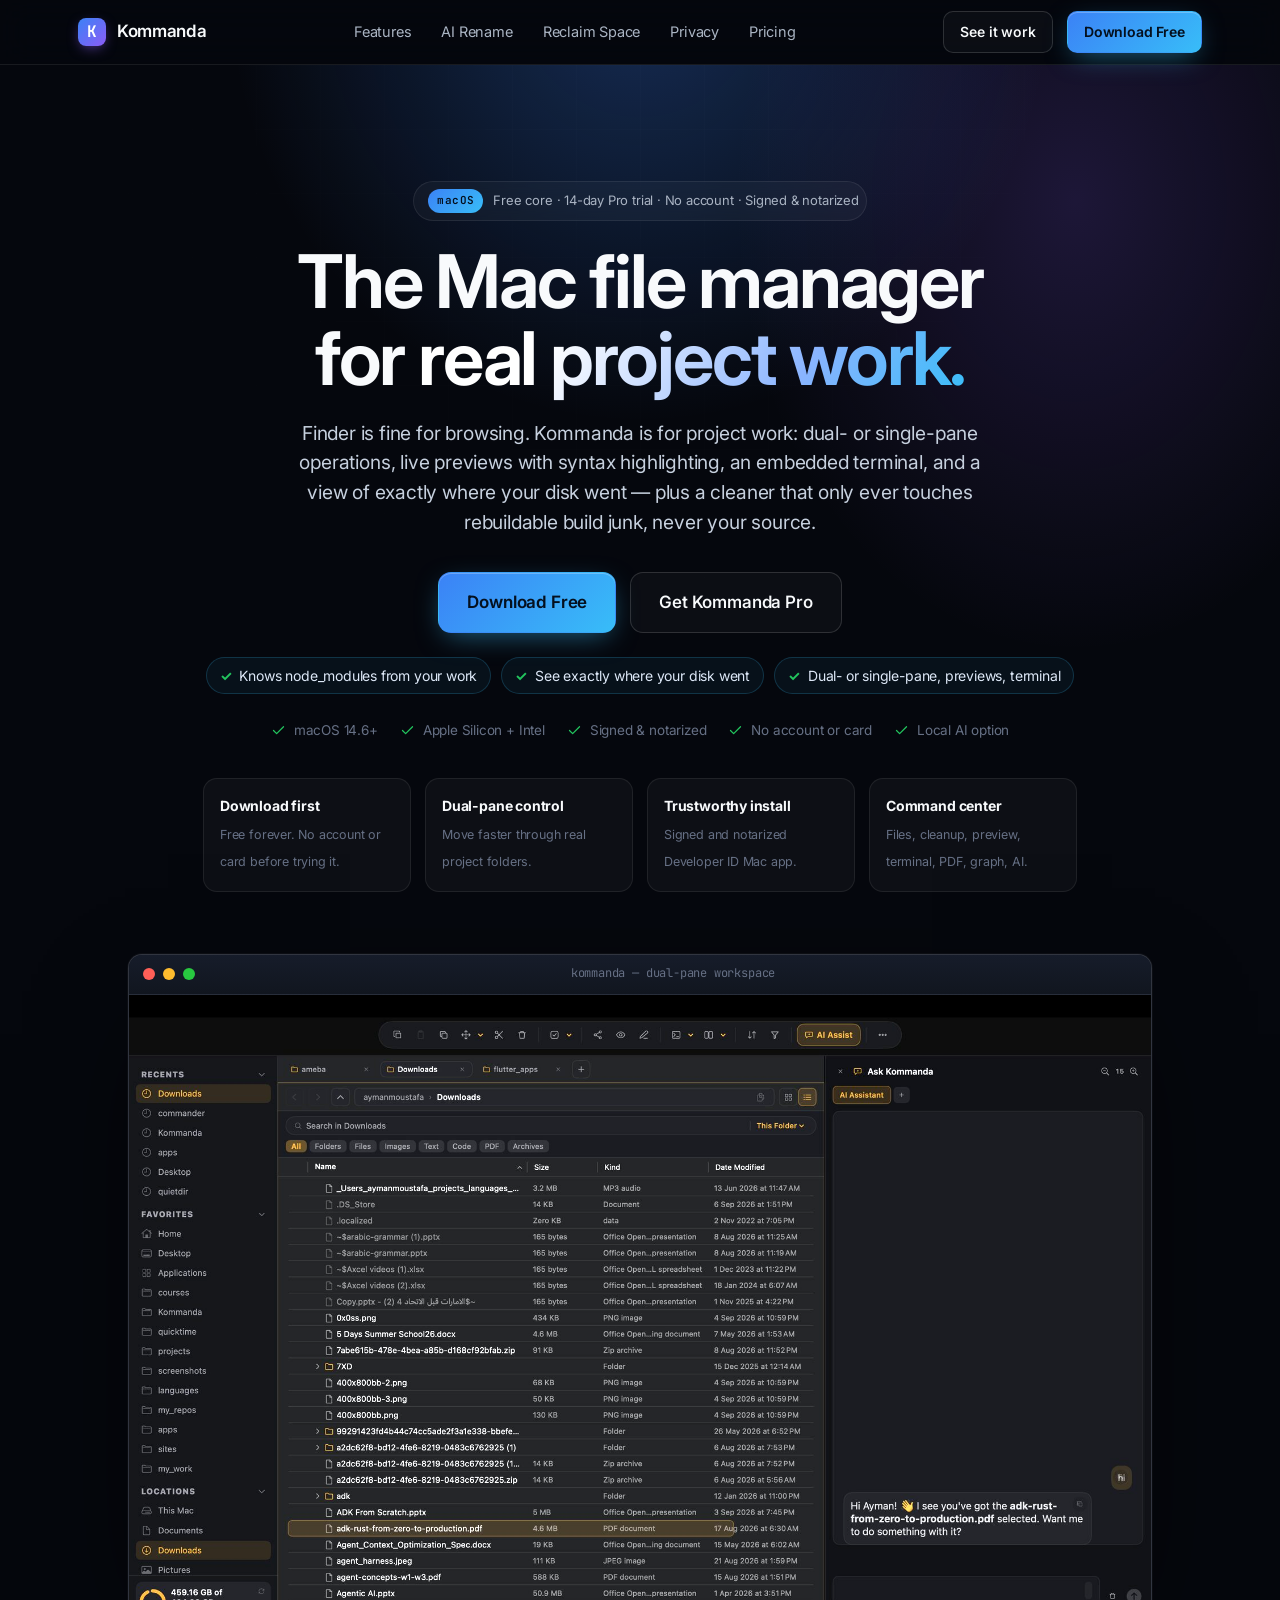
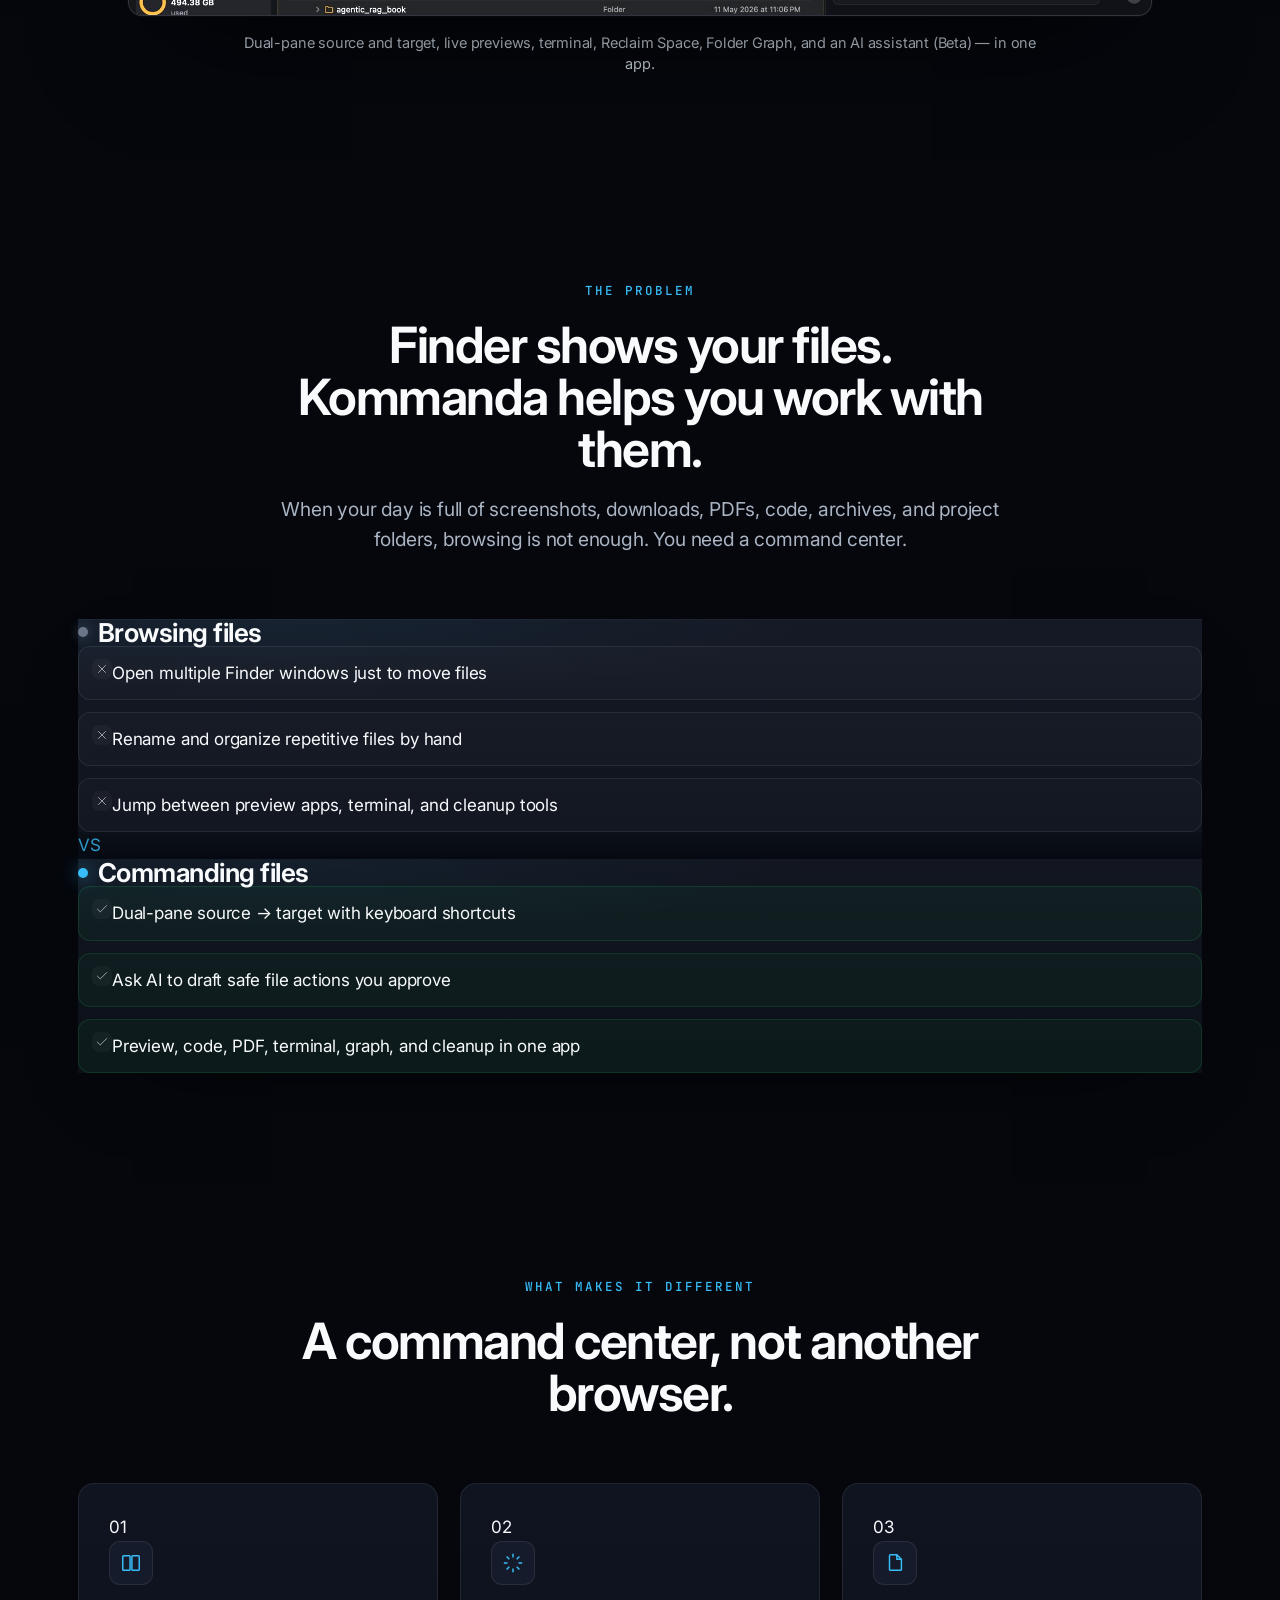
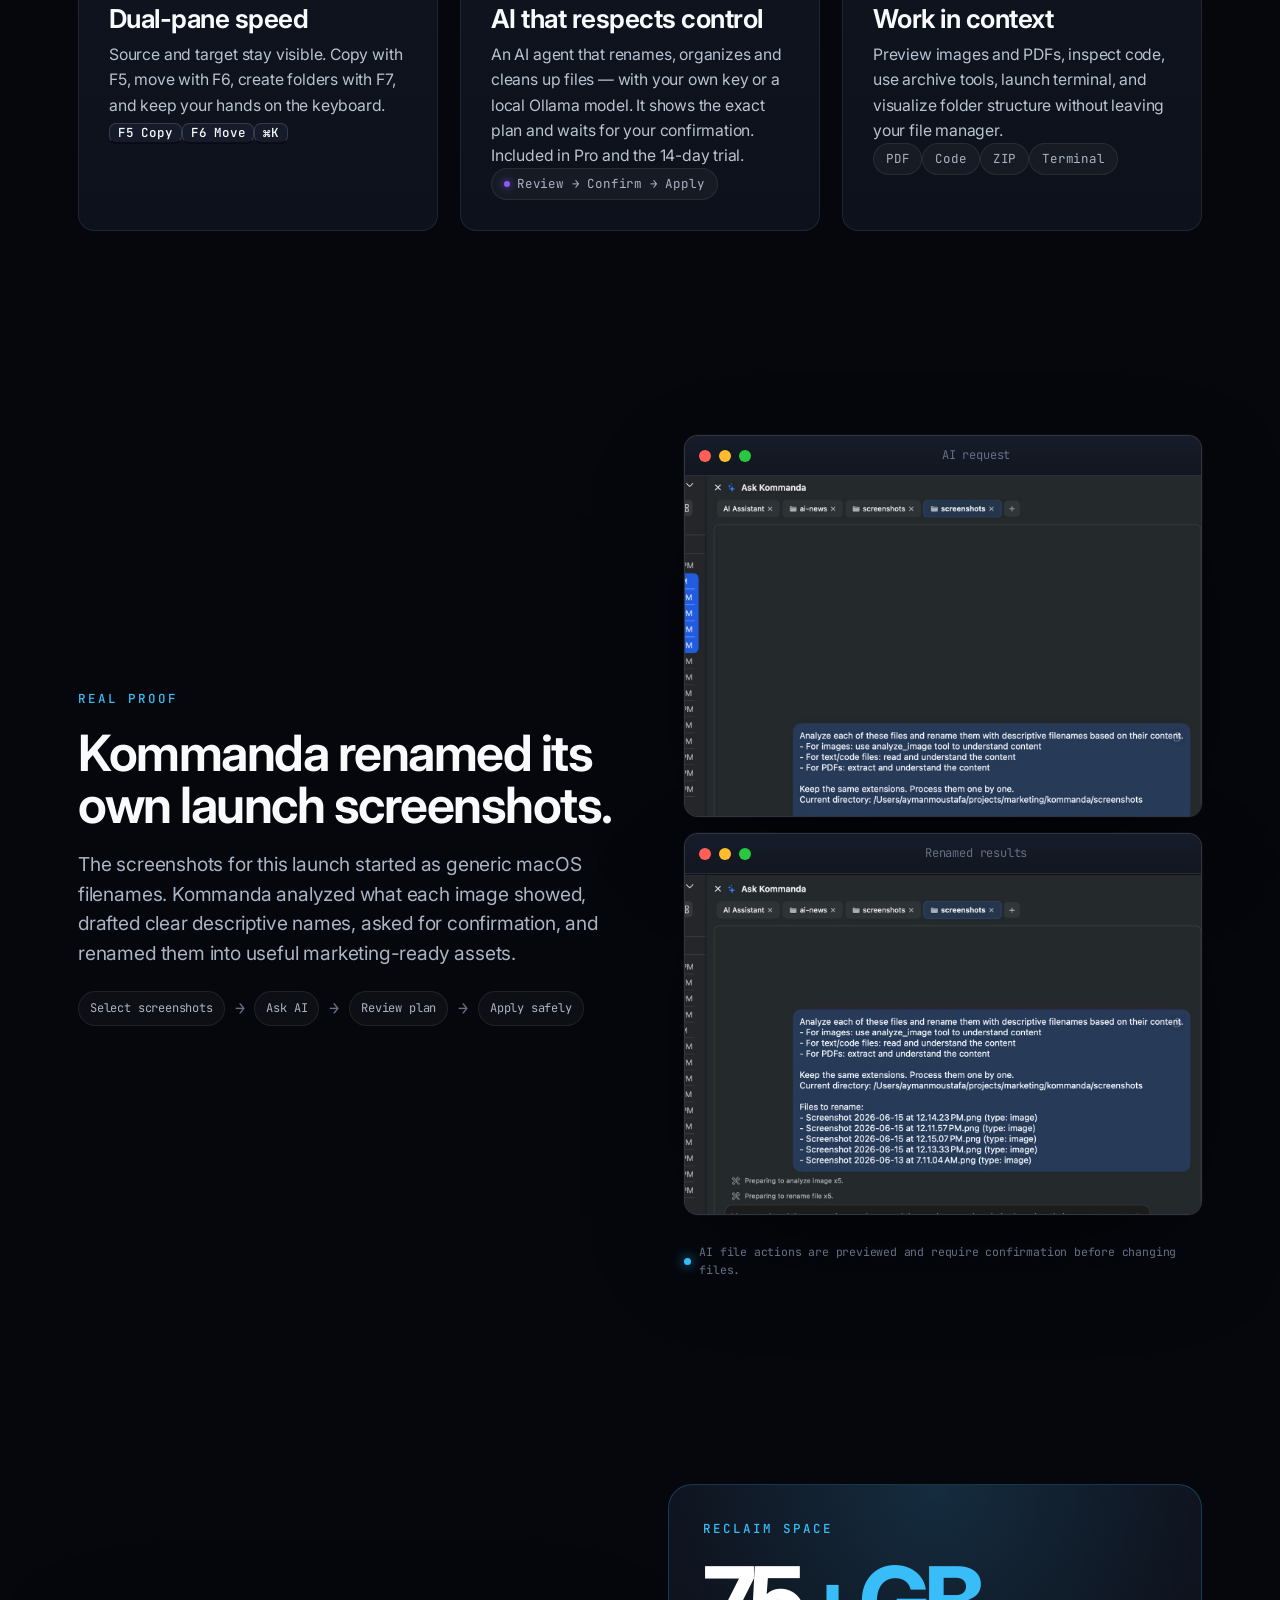
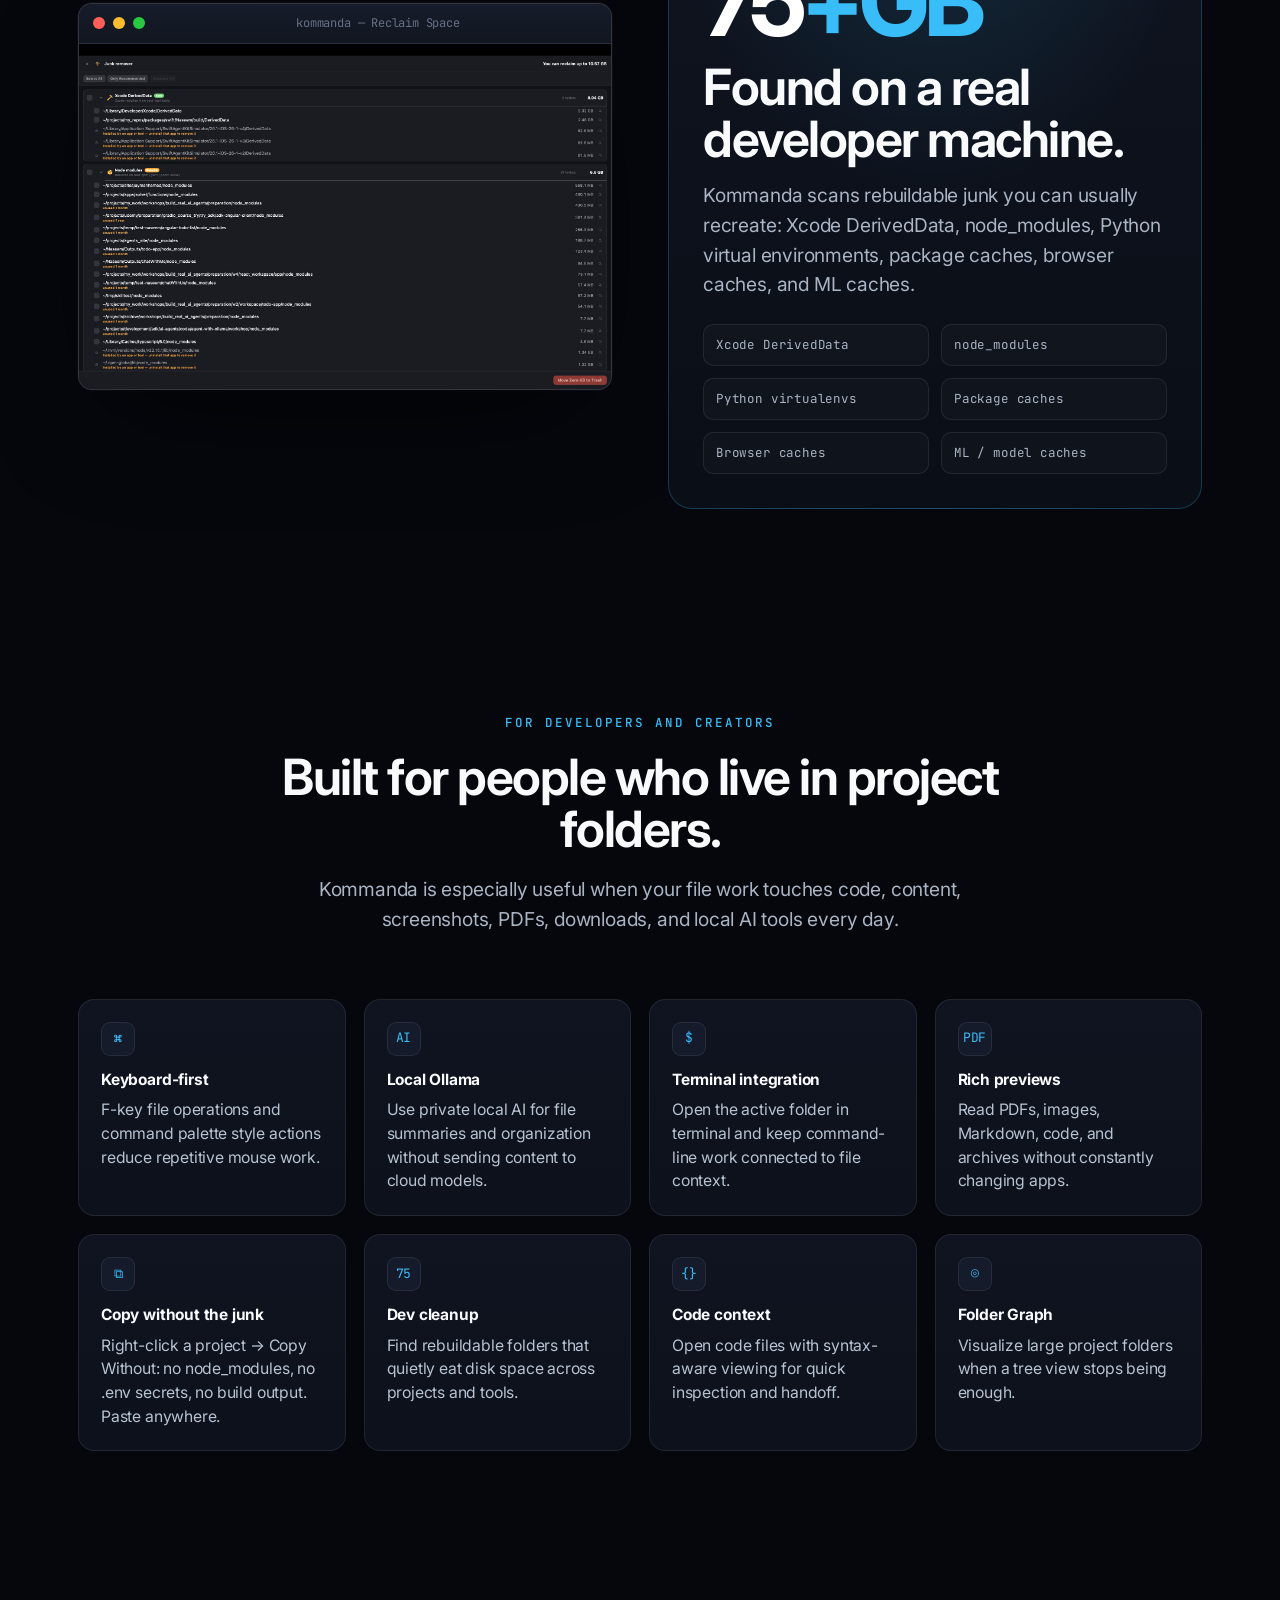
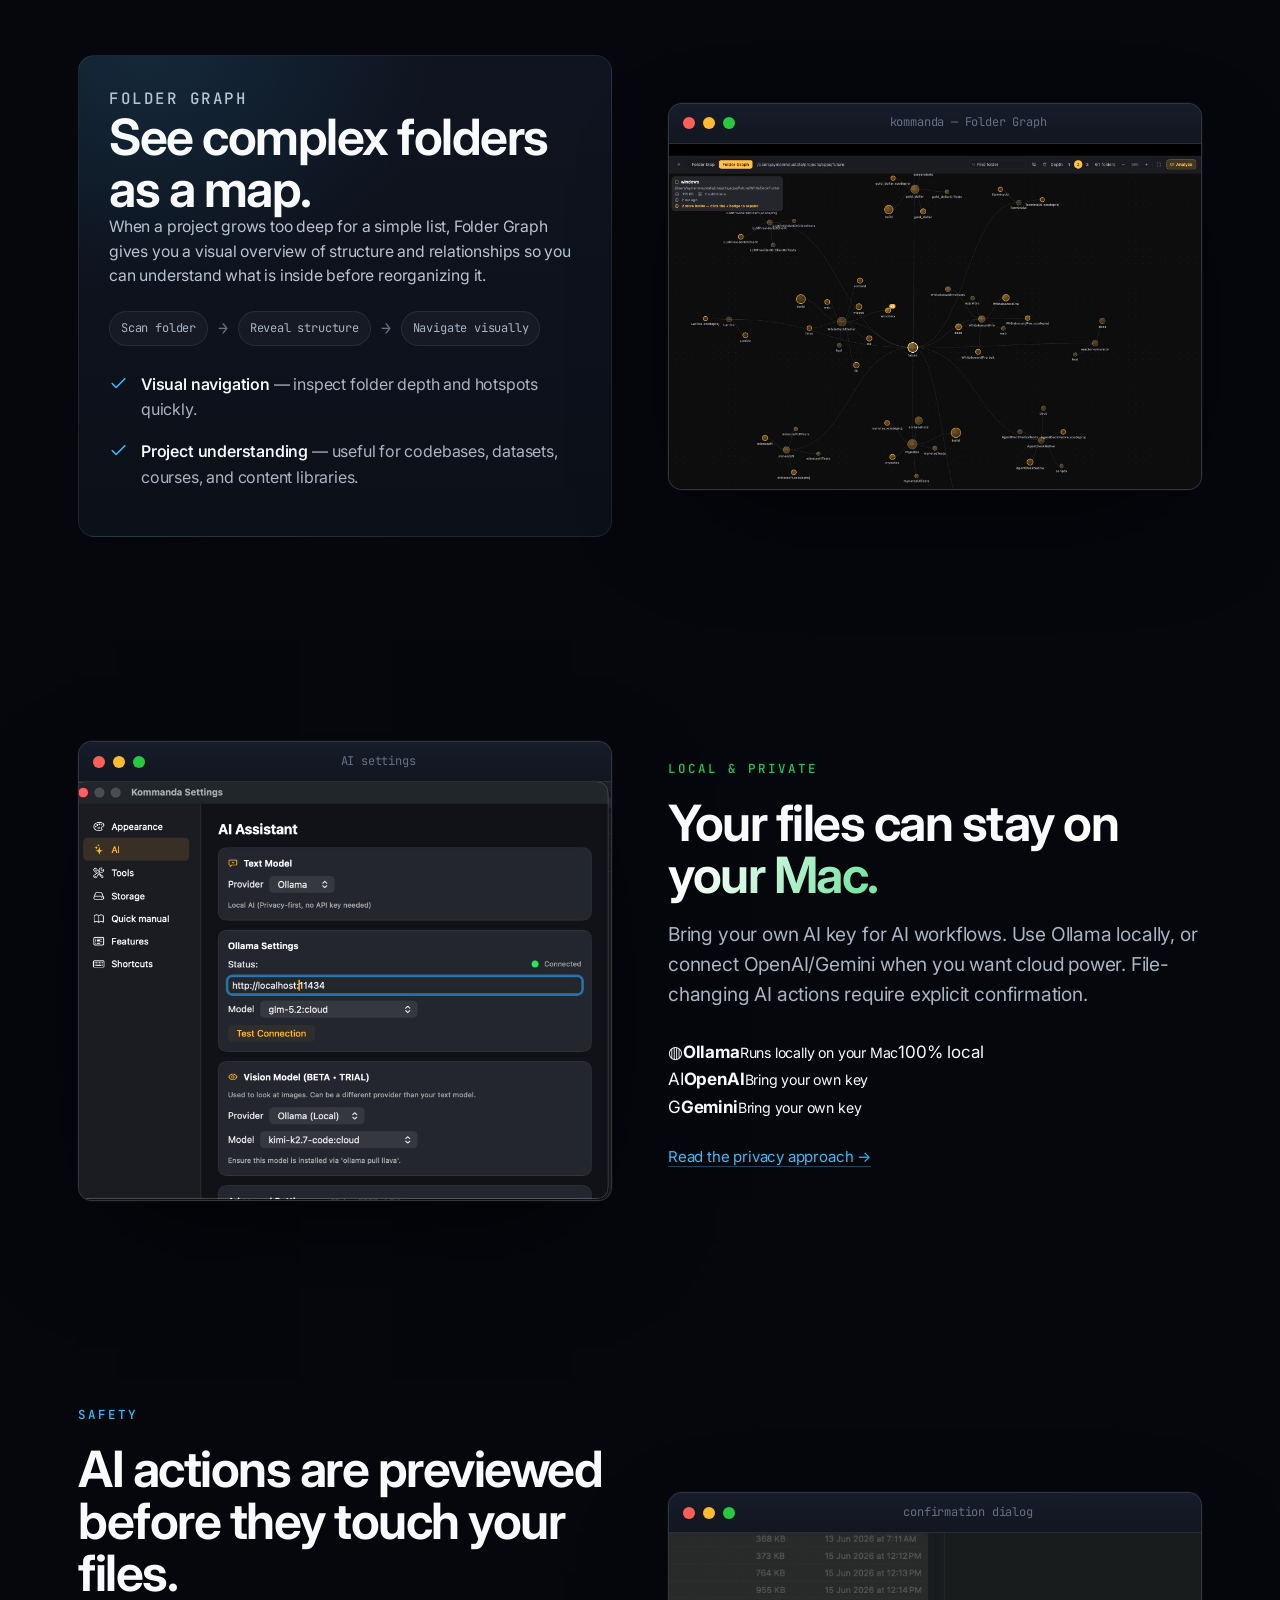
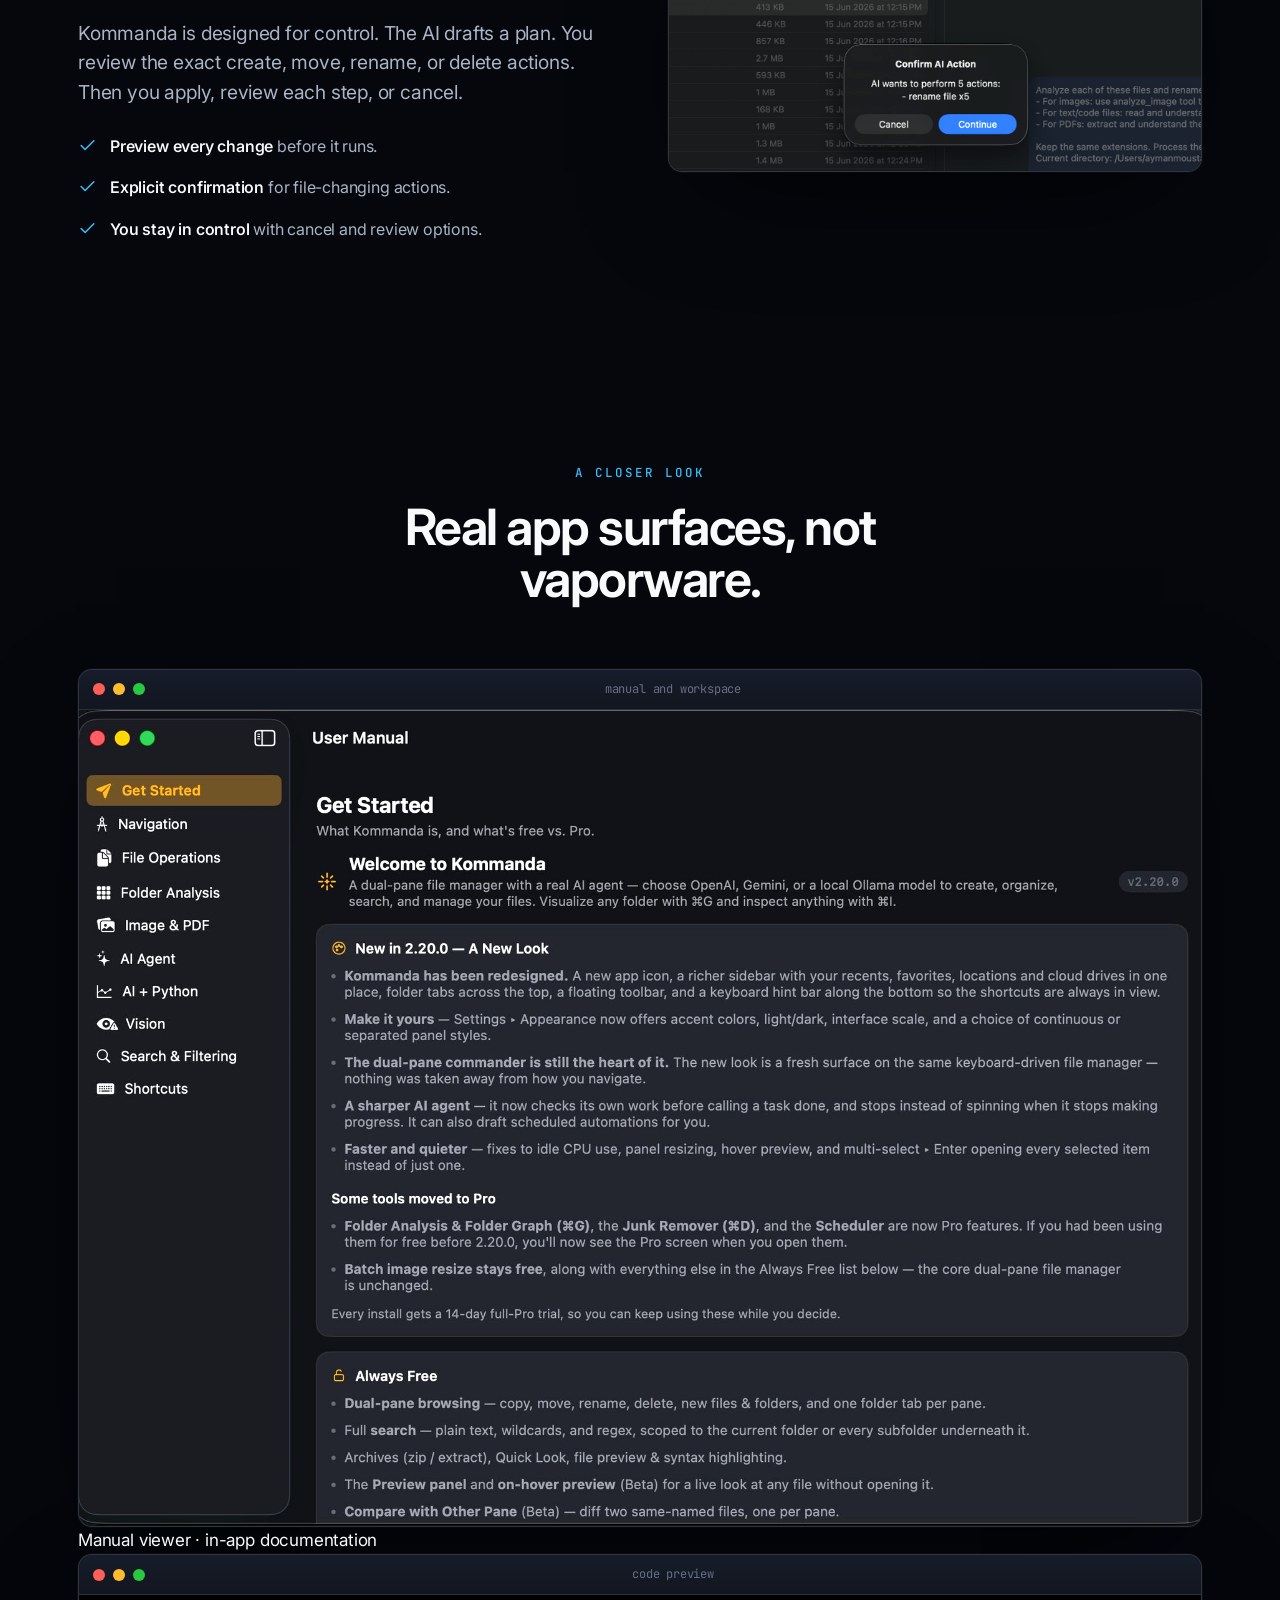
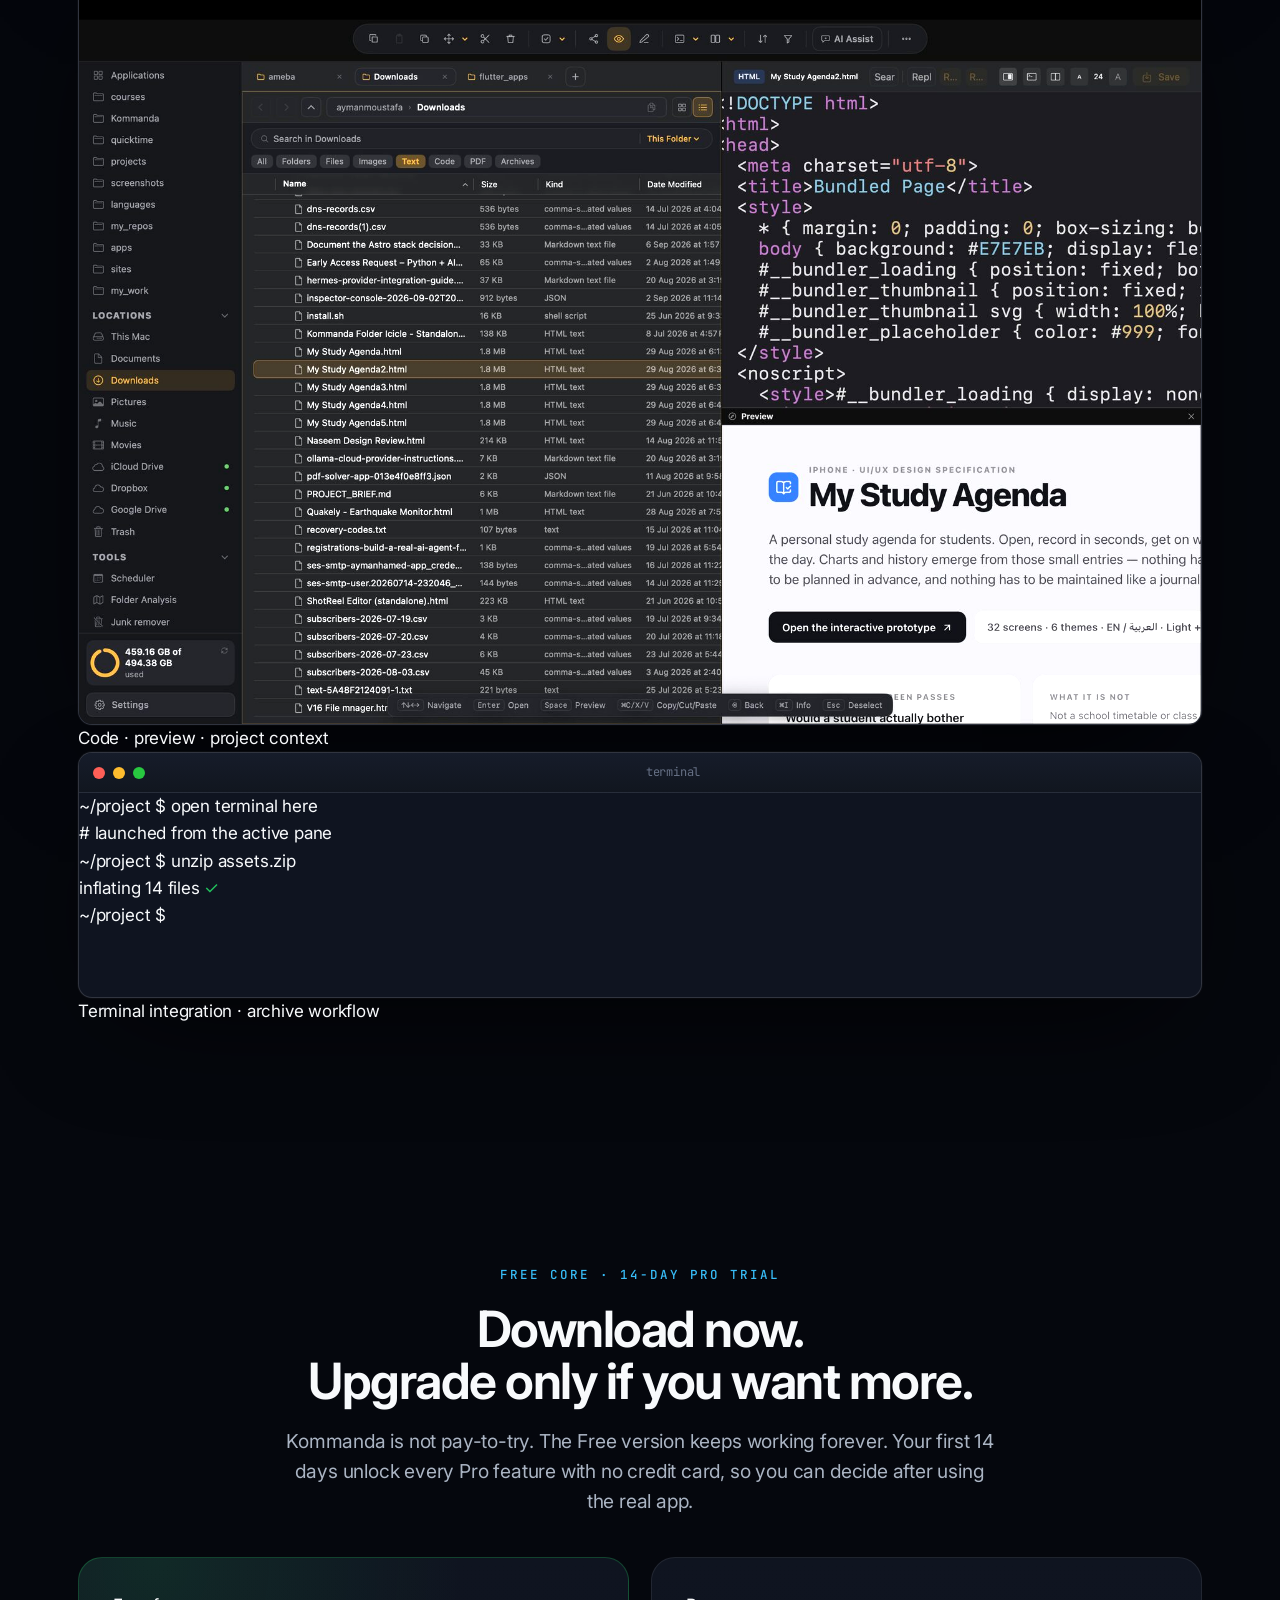
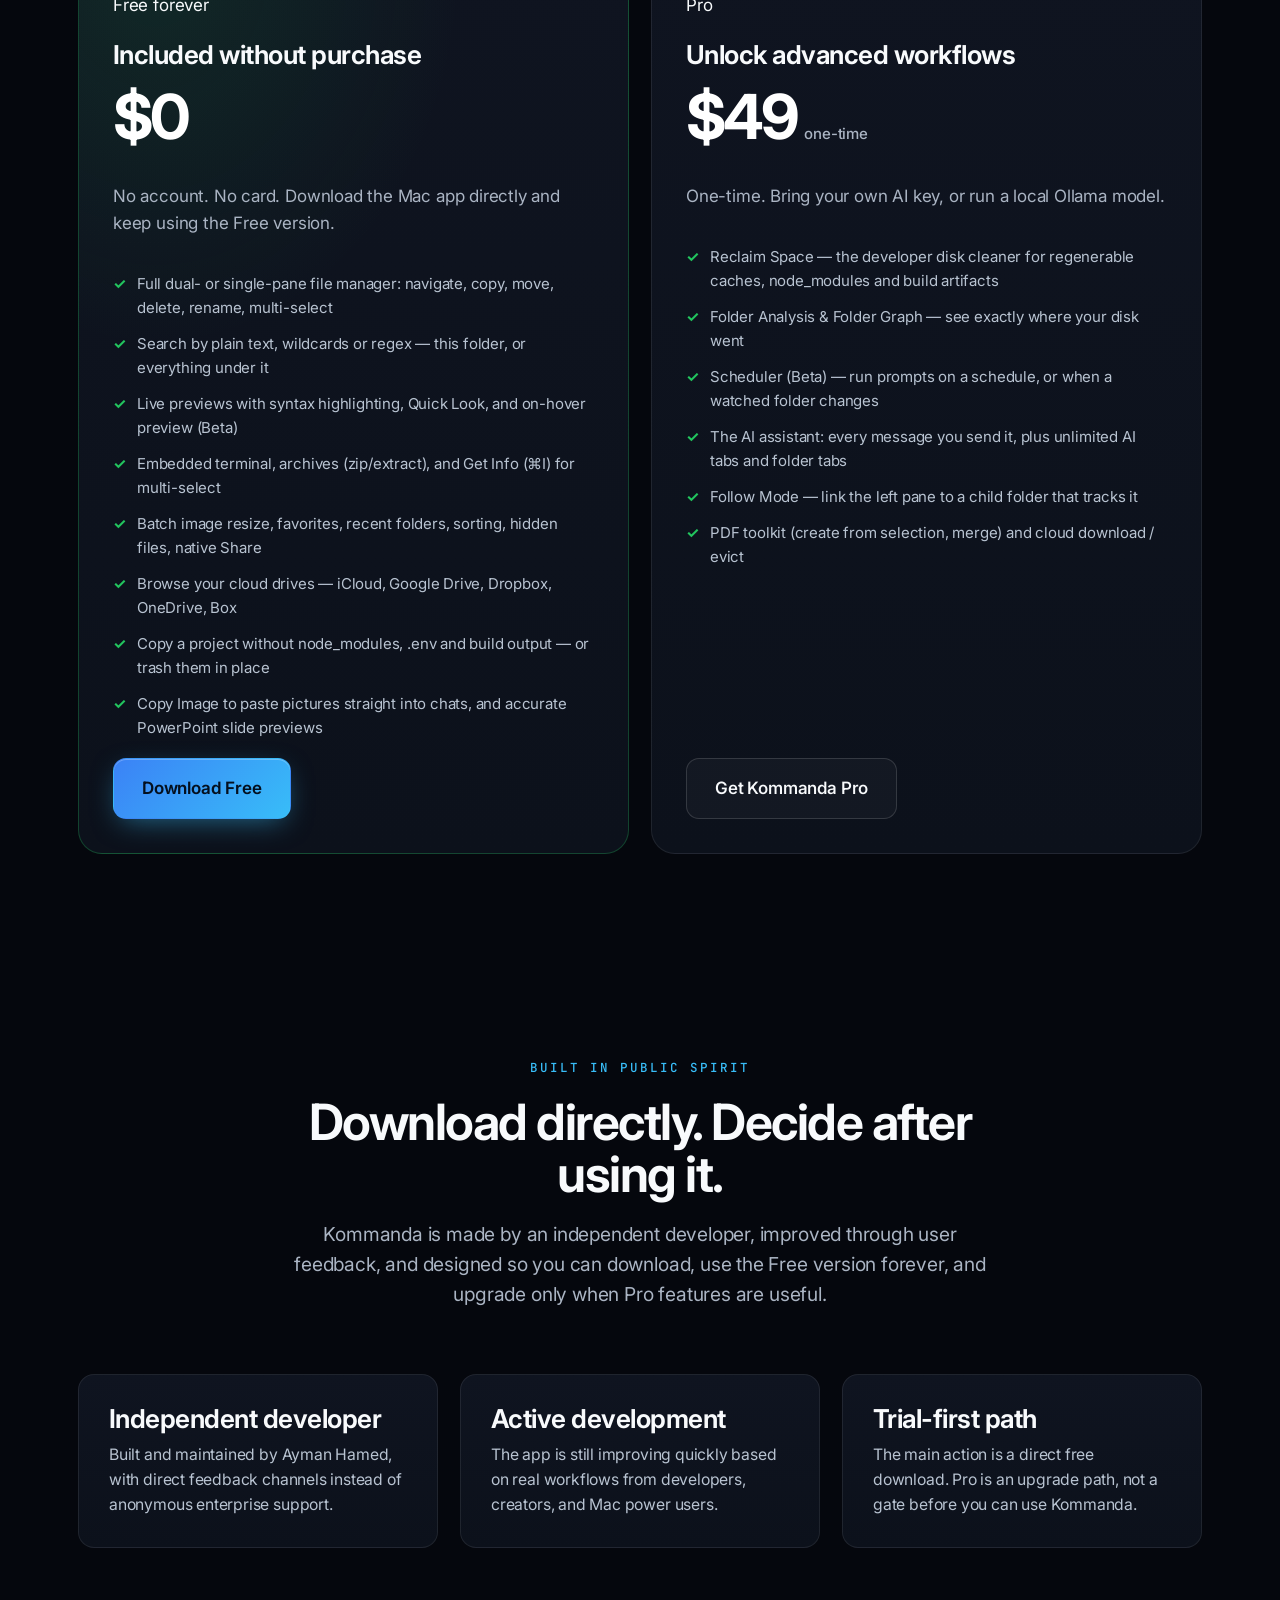
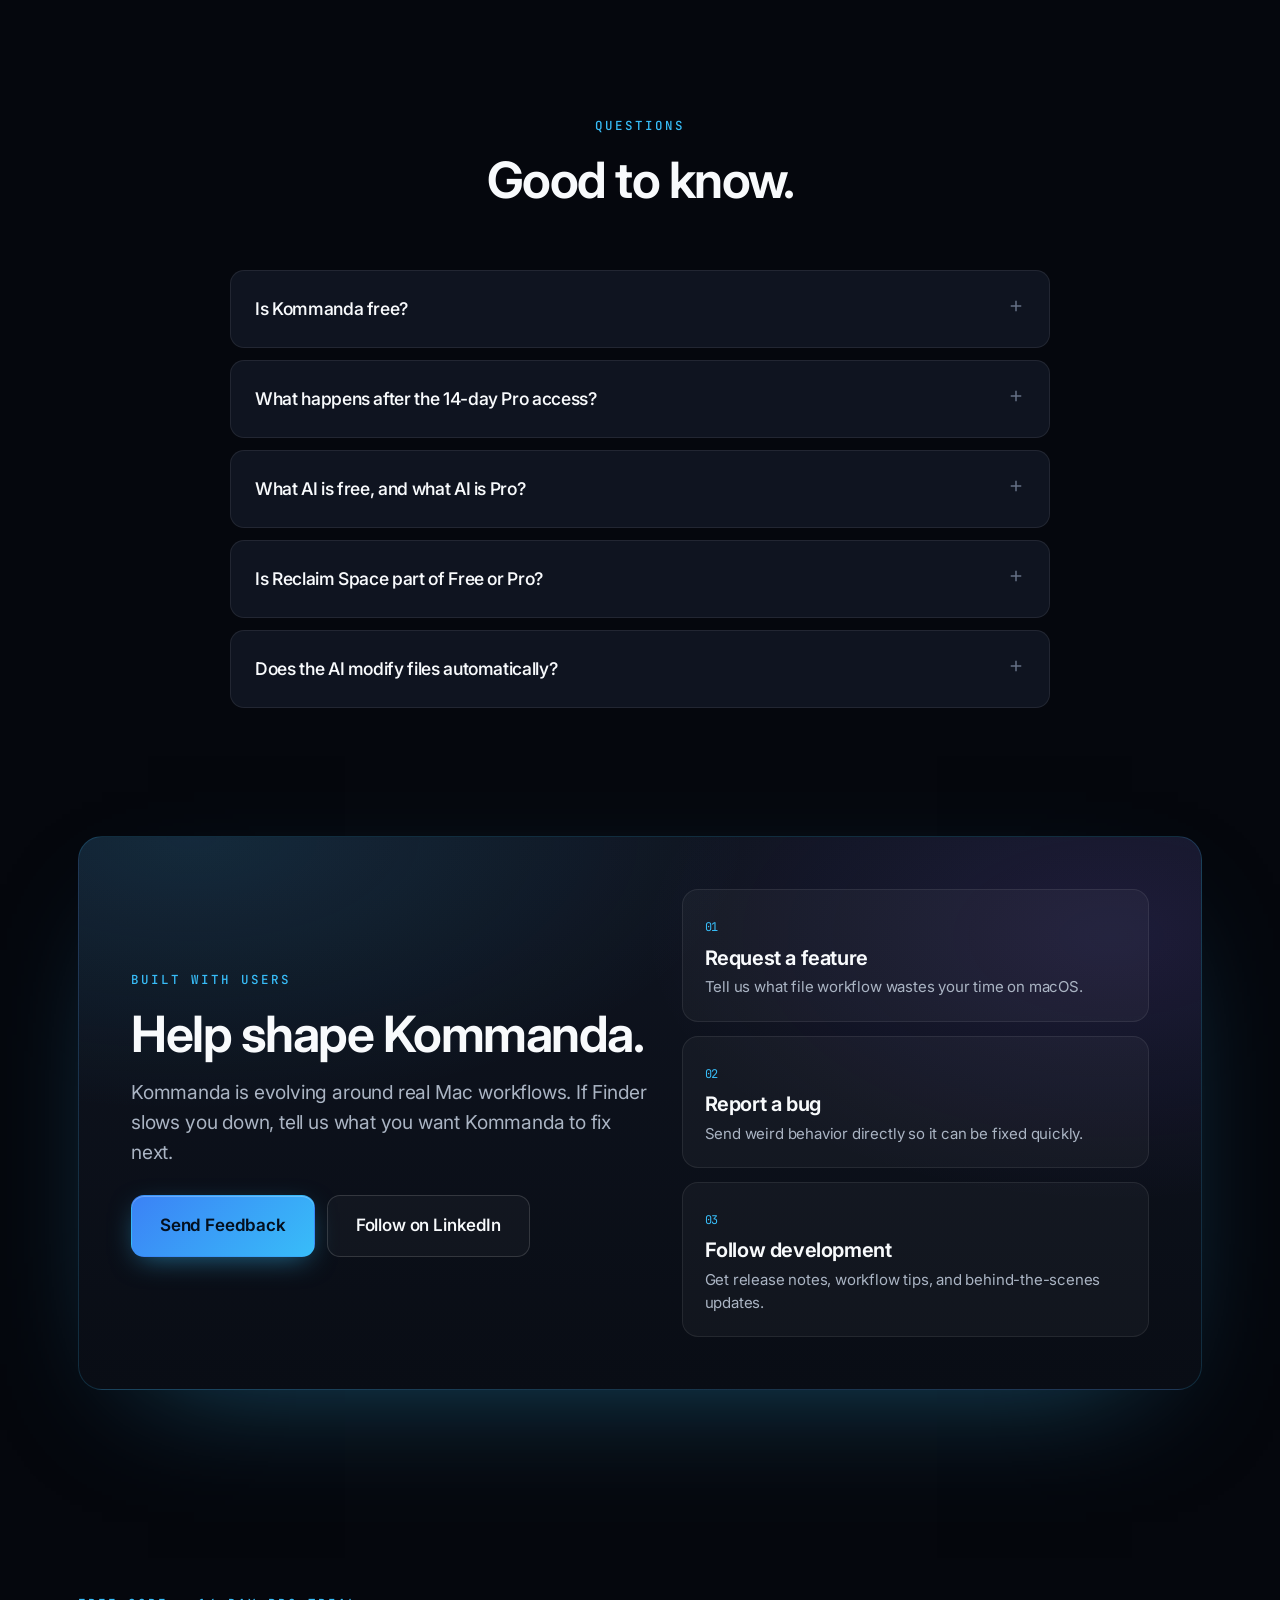
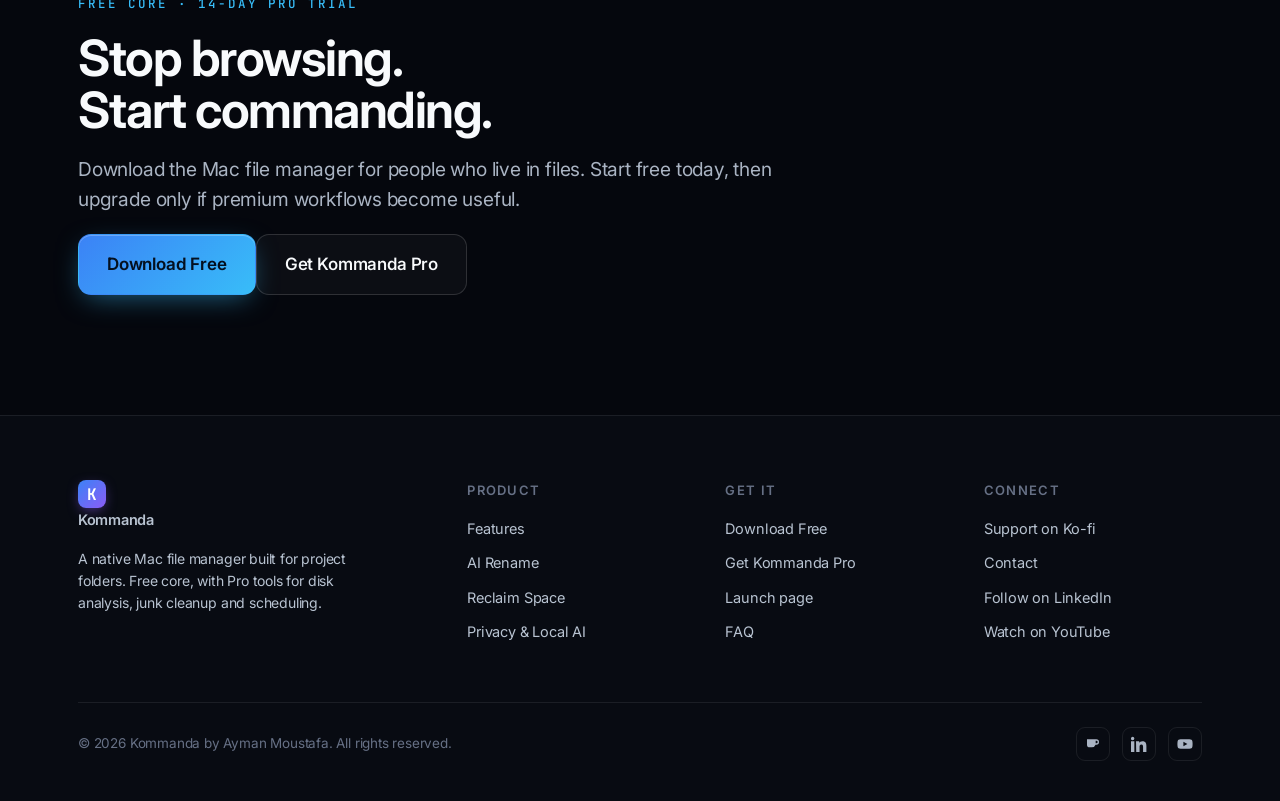
==== index.html @ 7740f063 "Update pricing to $49 and correct Free/Pro claims Pro price $29 -> $49 (matches the store). The site" ====
<!doctype html>
<html lang="en">
<head>
<!-- Google tag (gtag.js) -->
<script async src="https://www.googletagmanager.com/gtag/js?id=G-MLNDBPCX4N"></script>
<script>
  window.dataLayer = window.dataLayer || [];
  function gtag(){dataLayer.push(arguments);}
  gtag('js', new Date());
  gtag('config', 'G-MLNDBPCX4N');
</script>
<meta charset="utf-8">
<meta name="viewport" content="width=device-width, initial-scale=1.0">
<link rel="shortcut icon" href="https://kommanda.app/favicon.ico">
<link rel="icon" type="image/x-icon" href="https://kommanda.app/favicon.ico">
<link rel="icon" type="image/png" sizes="32x32" href="https://kommanda.app/favicon.png">
<link rel="apple-touch-icon" sizes="180x180" href="https://kommanda.app/apple-touch-icon.png">
<link rel="icon" type="image/png" sizes="192x192" href="https://kommanda.app/assets/icons/icon-192.png">
<title>Kommanda — The Mac File Manager That Understands Your Projects</title>
<meta name="description" content="A Mac file manager built for project folders: dual-pane, live previews, embedded terminal, folder graphs, and a cleaner that knows node_modules from your work.">
<meta name="keywords" content="mac file manager, dual pane file manager mac, finder alternative mac, macos file manager, developer file manager, ai file manager mac, reclaim space mac, folder graph mac, kommanda">
<meta name="author" content="Ayman Hamed">
<meta name="robots" content="index, follow, max-image-preview:large, max-snippet:-1, max-video-preview:-1">
<!-- Social sharing preview -->
<meta property="og:site_name" content="Kommanda">
<meta property="og:type" content="website">
  <meta property="og:locale" content="en_US">
<meta property="og:title" content="Kommanda — the Mac file manager that understands your projects">
<meta property="og:description" content="Finder treats a repo as a folder of opaque files. Kommanda knows the difference between your work and the 40 GB of build junk under it.">
<meta property="og:url" content="https://kommanda.app/">
<meta property="og:image" content="https://kommanda.app/assets/images/og-kommanda.png">
<meta property="og:image:secure_url" content="https://kommanda.app/assets/images/og-kommanda.png">
<meta property="og:image:type" content="image/png">
<meta property="og:image:width" content="1200">
<meta property="og:image:height" content="630">
<meta property="og:image:alt" content="Kommanda macOS file manager preview showing the app workspace.">
<meta name="twitter:card" content="summary_large_image">
<meta name="twitter:title" content="Kommanda — the Mac file manager that understands your projects">
<meta name="twitter:description" content="Finder treats a repo as a folder of opaque files. Kommanda knows the difference between your work and the 40 GB of build junk under it.">
<meta name="twitter:image" content="https://kommanda.app/assets/images/og-kommanda.png">
<meta name="twitter:image:alt" content="Kommanda macOS file manager preview showing the app workspace.">
<link rel="canonical" href="https://kommanda.app/">
<!-- /Social sharing preview -->


<link rel="preconnect" href="https://fonts.googleapis.com">
<link rel="preconnect" href="https://fonts.gstatic.com" crossorigin>
<link href="https://fonts.googleapis.com/css2?family=Inter:wght@400;500;600;700&family=JetBrains+Mono:wght@400;500;600&display=swap" rel="stylesheet">
<link rel="stylesheet" href="assets/kommanda.css">
<script>document.documentElement.className += ' js';</script>
<style>
.hero { position:relative; padding:116px 0 86px; overflow:hidden; }
.hero::before { content:""; position:absolute; inset:0; z-index:-2; background:radial-gradient(52% 42% at 50% -5%, rgba(59,130,246,.31), transparent 62%), radial-gradient(38% 38% at 84% 8%, rgba(139,92,246,.18), transparent 70%), var(--bg); }
.hero::after { content:""; position:absolute; inset:0; z-index:-1; opacity:.5; background-image:linear-gradient(rgba(255,255,255,.025) 1px,transparent 1px),linear-gradient(90deg,rgba(255,255,255,.025) 1px,transparent 1px); background-size:64px 64px; -webkit-mask-image:radial-gradient(70% 55% at 50% 0%,#000,transparent 75%); mask-image:radial-gradient(70% 55% at 50% 0%,#000,transparent 75%); }
.hero-inner { text-align:center; max-width:930px; margin:0 auto; }
.hero h1 { margin:22px 0 0; }
.hero .lead { margin:22px auto 0; }
.hero-cta { display:flex; gap:14px; justify-content:center; margin-top:34px; flex-wrap:wrap; }
.trust-row { display:flex; gap:10px 22px; justify-content:center; flex-wrap:wrap; margin-top:26px; }
.trust-row span { font-size:13.5px; color:var(--faint); display:inline-flex; align-items:center; gap:8px; }
.trust-row svg { width:15px; height:15px; stroke:var(--green); fill:none; stroke-width:2; }
.app-shell { max-width:1080px; margin:62px auto 0; }
.app-shell .mac img { max-height:620px; object-fit:cover; object-position:top center; }
</style>
<script type="application/ld+json">
{
  "@context": "https://schema.org",
  "@type": "SoftwareApplication",
  "name": "Kommanda",
  "applicationCategory": "FileManagerApplication",
  "operatingSystem": "macOS",
  "softwareVersion": "2.26.0",
  "description": "A native macOS file manager built for project folders: dual- or single-pane operations, live previews, an embedded terminal, folder graphs, and a cleaner that knows rebuildable build junk from your source.",
  "url": "https://kommanda.app/",
  "downloadUrl": "https://github.com/ayman3000/kommanda-app/releases/latest/download/Kommanda.dmg",
  "image": "https://kommanda.app/assets/images/share-icon-kommanda-v274.png",
  "screenshot": "https://kommanda.app/assets/images/og-kommanda.png",
  "offers": [
    {
      "@type": "Offer",
      "name": "Kommanda Free",
      "price": "0",
      "priceCurrency": "USD"
    },
    {
      "@type": "Offer",
      "name": "Kommanda Pro",
      "price": "49",
      "priceCurrency": "USD",
      "url": "https://store.kommanda.app"
    }
  ]
}
</script>
<script type="application/ld+json">
{
  "@context": "https://schema.org",
  "@type": "WebSite",
  "name": "Kommanda",
  "url": "https://kommanda.app/",
  "potentialAction": {
    "@type": "SearchAction",
    "target": "https://kommanda.app/?q={search_term_string}",
    "query-input": "required name=search_term_string"
  }
}
</script>
<script type="application/ld+json">
{
  "@context": "https://schema.org",
  "@type": "Organization",
  "name": "Kommanda",
  "url": "https://kommanda.app/",
  "logo": "https://kommanda.app/assets/images/share-icon-kommanda-v274.png",
  "sameAs": [
    "https://www.linkedin.com/company/kommanda",
    "https://www.youtube.com/@Kommanda-app"
  ]
}
</script>
</head><body>
<header class="site-header">
  <div class="wrap nav">
    <a class="brand" href="index.html"><span class="logo-mark">K</span> Kommanda</a>
    <nav class="nav-links">
      <a href="#features">Features</a>
      <a href="#ai-rename">AI Rename</a>
      <a href="#reclaim">Reclaim Space</a>
      <a href="privacy.html">Privacy</a>
      <a href="#pricing">Pricing</a>
    </nav>
    <div class="nav-cta">
      <a class="btn btn--ghost btn--sm" href="launch.html">See it work</a>
      <a class="btn btn--primary btn--sm" href="https://github.com/ayman3000/kommanda-app/releases/latest/download/Kommanda.dmg" target="_blank" rel="noopener">Download Free</a>
      <button class="menu-btn" aria-label="Menu"><svg aria-hidden="true" focusable="false" width="20" height="20" viewBox="0 0 24 24" fill="none" stroke="currentColor" stroke-width="2"><path d="M4 7h16M4 12h16M4 17h16"/></svg></button>
    </div>
  </div>
</header>
<section class="hero" data-screen-label="Hero">
  <div class="wrap hero-inner">
    <span class="badge reveal"><span class="tag">macOS</span> Free core · 14-day Pro trial · No account · Signed &amp; notarized</span>
    <h1 class="reveal">The Mac file manager<br>for <span class="grad-blue">real project work.</span></h1>
    <p class="lead reveal">Finder is fine for browsing. Kommanda is for project work: dual- or single-pane operations, live previews with syntax highlighting, an embedded terminal, and a view of exactly where your disk went — plus a cleaner that only ever touches rebuildable build junk, never your source.</p>
    <div class="hero-cta reveal">
      <a class="btn btn--primary btn--lg" href="https://github.com/ayman3000/kommanda-app/releases/latest/download/Kommanda.dmg" target="_blank" rel="noopener">Download Free</a>
      <a class="btn btn--ghost btn--lg" href="https://store.kommanda.app" target="_blank" rel="noopener">Get Kommanda Pro</a>
    </div>
    <div class="hero-benefits reveal" aria-label="Kommanda core benefits">
      <span>Knows node_modules from your work</span>
      <span>See exactly where your disk went</span>
      <span>Dual- or single-pane, previews, terminal</span>
    </div>
    <div class="trust-row reveal">
      <span><svg aria-hidden="true" focusable="false" viewBox="0 0 24 24"><path d="M20 6L9 17l-5-5"/></svg> macOS 14.6+</span>
      <span><svg aria-hidden="true" focusable="false" viewBox="0 0 24 24"><path d="M20 6L9 17l-5-5"/></svg> Apple Silicon + Intel</span>
      <span><svg aria-hidden="true" focusable="false" viewBox="0 0 24 24"><path d="M20 6L9 17l-5-5"/></svg> Signed &amp; notarized</span>
      <span><svg aria-hidden="true" focusable="false" viewBox="0 0 24 24"><path d="M20 6L9 17l-5-5"/></svg> No account or card</span>
      <span><svg aria-hidden="true" focusable="false" viewBox="0 0 24 24"><path d="M20 6L9 17l-5-5"/></svg> Local AI option</span>
    </div>
    <div class="hero-proof reveal">
      <div class="proof-chip"><b>Download first</b><small>Free forever. No account or card before trying it.</small></div>
      <div class="proof-chip"><b>Dual-pane control</b><small>Move faster through real project folders.</small></div>
      <div class="proof-chip"><b>Trustworthy install</b><small>Signed and notarized Developer ID Mac app.</small></div>
      <div class="proof-chip"><b>Command center</b><small>Files, cleanup, preview, terminal, PDF, graph, AI.</small></div>
    </div>
  </div>
  <div class="wrap app-shell reveal">
    <div class="mac glow-wrap">
      <div class="mac__bar"><div class="mac__dots"><i></i><i></i><i></i></div><span class="mac__title">kommanda — dual-pane workspace</span></div>
      <img class="screen-img" src="assets/images/launch/main-dual-pane-sanitized.jpg" alt="Kommanda dual-pane file manager workspace on macOS" loading="eager" >
    </div>
    <p class="screen-caption">Dual-pane source and target, live previews, terminal, Reclaim Space, Folder Graph, and an AI assistant (Beta) — in one app.</p>
  </div>
</section>

<section class="section" id="problem">
  <div class="wrap">
    <div class="section-head reveal">
      <p class="eyebrow">The problem</p>
      <h2>Finder shows your files.<br>Kommanda helps you work with them.</h2>
      <p class="lead">When your day is full of screenshots, downloads, PDFs, code, archives, and project folders, browsing is not enough. You need a command center.</p>
    </div>
    <div class="problem-vs reveal">
      <div class="pv-finder">
        <h3>Browsing files</h3>
        <div class="vs-li bad"><svg aria-hidden="true" focusable="false" viewBox="0 0 24 24" stroke-linecap="round"><path d="M18 6 6 18M6 6l12 12"/></svg>Open multiple Finder windows just to move files</div>
        <div class="vs-li bad"><svg aria-hidden="true" focusable="false" viewBox="0 0 24 24" stroke-linecap="round"><path d="M18 6 6 18M6 6l12 12"/></svg>Rename and organize repetitive files by hand</div>
        <div class="vs-li bad"><svg aria-hidden="true" focusable="false" viewBox="0 0 24 24" stroke-linecap="round"><path d="M18 6 6 18M6 6l12 12"/></svg>Jump between preview apps, terminal, and cleanup tools</div>
      </div>
      <div class="mid"><span>VS</span></div>
      <div>
        <h3>Commanding files</h3>
        <div class="vs-li good"><svg aria-hidden="true" focusable="false" viewBox="0 0 24 24"><path d="M20 6 9 17l-5-5"/></svg>Dual-pane source → target with keyboard shortcuts</div>
        <div class="vs-li good"><svg aria-hidden="true" focusable="false" viewBox="0 0 24 24"><path d="M20 6 9 17l-5-5"/></svg>Ask AI to draft safe file actions you approve</div>
        <div class="vs-li good"><svg aria-hidden="true" focusable="false" viewBox="0 0 24 24"><path d="M20 6 9 17l-5-5"/></svg>Preview, code, PDF, terminal, graph, and cleanup in one app</div>
      </div>
    </div>
  </div>
</section>

<section class="section section--tight" id="features">
  <div class="wrap">
    <div class="section-head reveal">
      <p class="eyebrow">What makes it different</p>
      <h2>A command center, not another browser.</h2>
    </div>
    <div class="grid grid-3">
      <div class="card reveal"><span class="pillar-num">01</span><div class="ic"><svg aria-hidden="true" focusable="false" viewBox="0 0 24 24"><rect x="3" y="4" width="8" height="16" rx="1"/><rect x="13" y="4" width="8" height="16" rx="1"/></svg></div><h3>Dual-pane speed</h3><p>Source and target stay visible. Copy with F5, move with F6, create folders with F7, and keep your hands on the keyboard.</p><div class="kv"><span class="kbd">F5 Copy</span><span class="kbd">F6 Move</span><span class="kbd">⌘K</span></div></div>
      <div class="card reveal"><span class="pillar-num">02</span><div class="ic"><svg aria-hidden="true" focusable="false" viewBox="0 0 24 24"><path d="M12 2v4M12 18v4M2 12h4M18 12h4M5 5l3 3M16 16l3 3M19 5l-3 3M8 16l-3 3"/></svg></div><h3>AI that respects control</h3><p>An AI agent that renames, organizes and cleans up files — with your own key or a local Ollama model. It shows the exact plan and waits for your confirmation. Included in Pro and the 14-day trial.</p><div class="kv"><span class="pill"><span class="dot dot--violet"></span>Review → Confirm → Apply</span></div></div>
      <div class="card reveal"><span class="pillar-num">03</span><div class="ic"><svg aria-hidden="true" focusable="false" viewBox="0 0 24 24"><path d="M14 3v5h5M7 3h7l5 5v11a1 1 0 0 1-1 1H7a1 1 0 0 1-1-1V4a1 1 0 0 1 1-1z"/></svg></div><h3>Work in context</h3><p>Preview images and PDFs, inspect code, use archive tools, launch terminal, and visualize folder structure without leaving your file manager.</p><div class="kv"><span class="pill">PDF</span><span class="pill">Code</span><span class="pill">ZIP</span><span class="pill">Terminal</span></div></div>
    </div>
  </div>
</section>

<section class="section" id="ai-rename">
  <div class="wrap story-grid">
    <div class="reveal">
      <p class="eyebrow">Real proof</p>
      <h2>Kommanda renamed its own launch screenshots.</h2>
      <p class="lead">The screenshots for this launch started as generic macOS filenames. Kommanda analyzed what each image showed, drafted clear descriptive names, asked for confirmation, and renamed them into useful marketing-ready assets.</p>
      <div class="flow-row"><span class="flow-step">Select screenshots</span><span class="flow-arrow">→</span><span class="flow-step">Ask AI</span><span class="flow-arrow">→</span><span class="flow-step">Review plan</span><span class="flow-arrow">→</span><span class="flow-step">Apply safely</span></div>
    </div>
    <div class="story-stack reveal">
      <div class="mac"><div class="mac__bar"><div class="mac__dots"><i></i><i></i><i></i></div><span class="mac__title">AI request</span></div><img class="screen-img" src="assets/images/launch/ai-rename-request-panel.jpg" alt="Kommanda AI prompt asking to rename screenshot files" ></div>
      <div class="mac"><div class="mac__bar"><div class="mac__dots"><i></i><i></i><i></i></div><span class="mac__title">Renamed results</span></div><img class="screen-img" src="assets/images/launch/ai-rename-results-panel.jpg" alt="Kommanda AI renamed screenshot files with descriptive names" ></div>
      <div class="screen-note">AI file actions are previewed and require confirmation before changing files.</div>
    </div>
  </div>
</section>

<section class="section section--tight" id="reclaim">
  <div class="wrap split split--rev">
    <div class="reveal split__media">
      <div class="mac glow-wrap"><div class="mac__bar"><div class="mac__dots"><i></i><i></i><i></i></div><span class="mac__title">kommanda — Reclaim Space</span></div><img class="screen-img" src="assets/images/launch/reclaim-space-bright.jpg" alt="Kommanda Reclaim Space scanning rebuildable developer junk" ></div>
    </div>
    <div class="reveal wow-card">
      <p class="eyebrow">Reclaim Space</p>
      <div class="wow-number">75<span>+GB</span></div>
      <h2 style="margin-top:16px">Found on a real developer machine.</h2>
      <p class="lead" style="margin-top:16px">Kommanda scans rebuildable junk you can usually recreate: Xcode DerivedData, node_modules, Python virtual environments, package caches, browser caches, and ML caches.</p>
      <div class="wow-list"><div class="item">Xcode DerivedData</div><div class="item">node_modules</div><div class="item">Python virtualenvs</div><div class="item">Package caches</div><div class="item">Browser caches</div><div class="item">ML / model caches</div></div>
    </div>
  </div>
</section>

<section class="section" id="developers">
  <div class="wrap">
    <div class="section-head reveal"><p class="eyebrow">For developers and creators</p><h2>Built for people who live in project folders.</h2><p class="lead">Kommanda is especially useful when your file work touches code, content, screenshots, PDFs, downloads, and local AI tools every day.</p></div>
    <div class="dev-grid reveal">
      <div class="dev-card"><div class="mini-ic">⌘</div><b>Keyboard-first</b><p>F-key file operations and command palette style actions reduce repetitive mouse work.</p></div>
      <div class="dev-card"><div class="mini-ic">AI</div><b>Local Ollama</b><p>Use private local AI for file summaries and organization without sending content to cloud models.</p></div>
      <div class="dev-card"><div class="mini-ic">$</div><b>Terminal integration</b><p>Open the active folder in terminal and keep command-line work connected to file context.</p></div>
      <div class="dev-card"><div class="mini-ic">PDF</div><b>Rich previews</b><p>Read PDFs, images, Markdown, code, and archives without constantly changing apps.</p></div>
      <div class="dev-card"><div class="mini-ic">⧉</div><b>Copy without the junk</b><p>Right-click a project → Copy Without: no node_modules, no .env secrets, no build output. Paste anywhere.</p></div>
      <div class="dev-card"><div class="mini-ic">75</div><b>Dev cleanup</b><p>Find rebuildable folders that quietly eat disk space across projects and tools.</p></div>
      <div class="dev-card"><div class="mini-ic">{} </div><b>Code context</b><p>Open code files with syntax-aware viewing for quick inspection and handoff.</p></div>
      <div class="dev-card"><div class="mini-ic">◎</div><b>Folder Graph</b><p>Visualize large project folders when a tree view stops being enough.</p></div>
    </div>
  </div>
</section>

<section class="section section--tight" id="folder-graph">
  <div class="wrap split">
    <div class="reveal card" style="background:radial-gradient(90% 80% at 12% 0%, rgba(56,189,248,.12), transparent 62%), linear-gradient(180deg,var(--surface),#0B1019);">
      <p class="eyebrow">Folder Graph</p>
      <h2>See complex folders as a map.</h2>
      <p class="lead">When a project grows too deep for a simple list, Folder Graph gives you a visual overview of structure and relationships so you can understand what is inside before reorganizing it.</p>
      <div class="flow-row"><span class="flow-step">Scan folder</span><span class="flow-arrow">→</span><span class="flow-step">Reveal structure</span><span class="flow-arrow">→</span><span class="flow-step">Navigate visually</span></div>
      <ul class="feat-list"><li><svg aria-hidden="true" focusable="false" viewBox="0 0 24 24"><path d="M20 6 9 17l-5-5"/></svg><span><b>Visual navigation</b> — inspect folder depth and hotspots quickly.</span></li><li><svg aria-hidden="true" focusable="false" viewBox="0 0 24 24"><path d="M20 6 9 17l-5-5"/></svg><span><b>Project understanding</b> — useful for codebases, datasets, courses, and content libraries.</span></li></ul>
    </div>
    <div class="reveal split__media"><div class="mac glow-wrap"><div class="mac__bar"><div class="mac__dots"><i></i><i></i><i></i></div><span class="mac__title">kommanda — Folder Graph</span></div><img class="screen-img" src="assets/images/launch/folder-graph-overview-bright.jpg" alt="Kommanda Folder Graph visualizing a folder structure" ></div></div>
  </div>
</section>

<section class="section" id="privacy">
  <div class="wrap split split--rev">
    <div class="reveal split__media"><div class="mac"><div class="mac__bar"><div class="mac__dots"><i></i><i></i><i></i></div><span class="mac__title">AI settings</span></div><img class="screen-img" src="assets/images/launch/ai-settings.jpg" alt="Kommanda AI settings with Ollama, OpenAI, and Gemini providers" ></div></div>
    <div class="reveal">
      <p class="eyebrow" style="color:var(--green)">Local &amp; private</p>
      <h2>Your files can stay <span class="grad-green">on your Mac.</span></h2>
      <p class="lead">Bring your own AI key for AI workflows. Use Ollama locally, or connect OpenAI/Gemini when you want cloud power. File-changing AI actions require explicit confirmation.</p>
      <div class="providers" style="margin-top:30px"><div class="prov local"><span class="pic">◍</span><span><b>Ollama</b><small>Runs locally on your Mac</small></span><span class="badge-local">100% local</span></div></div>
      <div class="providers"><div class="prov api"><span class="pic">AI</span><span><b>OpenAI</b><small>Bring your own key</small></span></div><div class="prov api"><span class="pic">G</span><span><b>Gemini</b><small>Bring your own key</small></span></div></div>
      <p class="muted" style="margin-top:24px;font-size:15px"><a href="privacy.html" class="muted-link">Read the privacy approach →</a></p>
    </div>
  </div>
</section>

<section class="section section--tight" id="safety">
  <div class="wrap split">
    <div class="reveal">
      <p class="eyebrow">Safety</p>
      <h2>AI actions are previewed before they touch your files.</h2>
      <p class="lead">Kommanda is designed for control. The AI drafts a plan. You review the exact create, move, rename, or delete actions. Then you apply, review each step, or cancel.</p>
      <ul class="feat-list"><li><svg aria-hidden="true" focusable="false" viewBox="0 0 24 24"><path d="M20 6 9 17l-5-5"/></svg><span><b>Preview every change</b> before it runs.</span></li><li><svg aria-hidden="true" focusable="false" viewBox="0 0 24 24"><path d="M20 6 9 17l-5-5"/></svg><span><b>Explicit confirmation</b> for file-changing actions.</span></li><li><svg aria-hidden="true" focusable="false" viewBox="0 0 24 24"><path d="M20 6 9 17l-5-5"/></svg><span><b>You stay in control</b> with cancel and review options.</span></li></ul>
    </div>
    <div class="reveal split__media"><div class="mac"><div class="mac__bar"><div class="mac__dots"><i></i><i></i><i></i></div><span class="mac__title">confirmation dialog</span></div><img class="screen-img" src="assets/images/launch/ai-confirmation-modal-only.jpg" alt="Kommanda AI confirmation dialog before applying file actions" ></div></div>
  </div>
</section>

<section class="section" id="gallery">
  <div class="wrap">
    <div class="section-head reveal"><p class="eyebrow">A closer look</p><h2>Real app surfaces, not vaporware.</h2></div>
    <div class="gallery">
      <div class="g-item big reveal"><div class="mac"><div class="mac__bar"><div class="mac__dots"><i></i><i></i><i></i></div><span class="mac__title">manual and workspace</span></div><img src="assets/images/launch/manual-viewer-sanitized.jpg" alt="Kommanda user manual viewer inside the app" ></div><div class="g-label">Manual viewer · in-app documentation</div></div>
      <div class="g-item small reveal"><div class="mac"><div class="mac__bar"><div class="mac__dots"><i></i><i></i><i></i></div><span class="mac__title">code preview</span></div><img src="assets/images/launch/code-editor-bright.jpg" alt="Kommanda code editor and file preview" ></div><div class="g-label">Code · preview · project context</div></div>
      <div class="g-item small reveal"><div class="mac" style="height:246px"><div class="mac__bar"><div class="mac__dots"><i></i><i></i><i></i></div><span class="mac__title">terminal</span></div><div class="term"><div class="tl"><span class="tp">~/project</span> <span class="tc">$</span> open terminal here</div><div class="tl out"># launched from the active pane</div><div class="tl"><span class="tp">~/project</span> <span class="tc">$</span> unzip assets.zip</div><div class="tl out">inflating 14 files <span style="color:var(--green)">✓</span></div><div class="tl"><span class="tp">~/project</span> <span class="tc">$</span> <span class="cur2"></span></div></div></div><div class="g-label">Terminal integration · archive workflow</div></div>
    </div>
  </div>
</section>

<section class="section" id="pricing">
  <div class="wrap price-wrap">
    <div class="section-head reveal" style="margin-bottom:40px"><p class="eyebrow">Free core · 14-day Pro trial</p><h2>Download now.<br>Upgrade only if you want more.</h2><p class="lead">Kommanda is not pay-to-try. The Free version keeps working forever. Your first 14 days unlock every Pro feature with no credit card, so you can decide after using the real app.</p></div>
    <div class="compare-grid reveal">
      <div class="compare-card compare-card--free">
        <span class="price-flag"><span class="dot" style="width:6px;height:6px;border-radius:50%;background:var(--green)"></span>Free forever</span>
        <h3>Included without purchase</h3>
        <p class="compare-price">$0</p>
        <p class="muted">No account. No card. Download the Mac app directly and keep using the Free version.</p>
        <ul class="compare-list">
          <li>Full dual- or single-pane file manager: navigate, copy, move, delete, rename, multi-select</li>
          <li>Search by plain text, wildcards or regex — this folder, or everything under it</li>
          <li>Live previews with syntax highlighting, Quick Look, and on-hover preview (Beta)</li>
          <li>Embedded terminal, archives (zip/extract), and Get Info (⌘I) for multi-select</li>
          <li>Batch image resize, favorites, recent folders, sorting, hidden files, native Share</li>
          <li>Browse your cloud drives — iCloud, Google Drive, Dropbox, OneDrive, Box</li>
          <li>Copy a project without node_modules, .env and build output — or trash them in place</li>
          <li>Copy Image to paste pictures straight into chats, and accurate PowerPoint slide previews</li>
        </ul>
        <a class="btn btn--primary btn--lg" href="https://github.com/ayman3000/kommanda-app/releases/latest/download/Kommanda.dmg" target="_blank" rel="noopener">Download Free</a>
      </div>
      <div class="compare-card">
        <span class="price-flag"><span class="dot" style="width:6px;height:6px;border-radius:50%;background:var(--cyan)"></span>Pro</span>
        <h3>Unlock advanced workflows</h3>
        <p class="compare-price"><span>$49</span> <small>one-time</small></p>
        <p class="muted">One-time. Bring your own AI key, or run a local Ollama model.</p>
        <ul class="compare-list">
          <li>Reclaim Space — the developer disk cleaner for regenerable caches, node_modules and build artifacts</li>
          <li>Folder Analysis &amp; Folder Graph — see exactly where your disk went</li>
          <li>Scheduler (Beta) — run prompts on a schedule, or when a watched folder changes</li>
          <li>The AI assistant: every message you send it, plus unlimited AI tabs and folder tabs</li>
          <li>Follow Mode — link the left pane to a child folder that tracks it</li>
          <li>PDF toolkit (create from selection, merge) and cloud download / evict</li>
        </ul>
        <a class="btn btn--ghost btn--lg" href="https://store.kommanda.app" target="_blank" rel="noopener">Get Kommanda Pro</a>
      </div>
    </div>
  </div>
</section>

<section class="section section--tight" id="trust">
  <div class="wrap">
    <div class="section-head reveal"><p class="eyebrow">Built in public spirit</p><h2>Download directly. Decide after using it.</h2><p class="lead">Kommanda is made by an independent developer, improved through user feedback, and designed so you can download, use the Free version forever, and upgrade only when Pro features are useful.</p></div>
    <div class="grid grid-3">
      <div class="card reveal"><h3>Independent developer</h3><p>Built and maintained by Ayman Hamed, with direct feedback channels instead of anonymous enterprise support.</p></div>
      <div class="card reveal"><h3>Active development</h3><p>The app is still improving quickly based on real workflows from developers, creators, and Mac power users.</p></div>
      <div class="card reveal"><h3>Trial-first path</h3><p>The main action is a direct free download. Pro is an upgrade path, not a gate before you can use Kommanda.</p></div>
    </div>
  </div>
</section>

<section class="section section--tight" id="faq">
  <div class="wrap"><div class="section-head reveal"><p class="eyebrow">Questions</p><h2>Good to know.</h2></div><div class="faq reveal"><details><summary>Is Kommanda free?<span class="chev"><svg aria-hidden="true" focusable="false" width="18" height="18" viewBox="0 0 24 24" fill="none" stroke="currentColor" stroke-width="2"><path d="M12 5v14M5 12h14"/></svg></span></summary><p class="faq-a">Yes. The Free version is free forever: dual-pane file management, search, previews (including accurate PowerPoint slides), the embedded terminal, Get Info, image and archive tools, cloud drives, and Copy Without / Remove for project folders.</p></details><details><summary>What happens after the 14-day Pro access?<span class="chev"><svg aria-hidden="true" focusable="false" width="18" height="18" viewBox="0 0 24 24" fill="none" stroke="currentColor" stroke-width="2"><path d="M12 5v14M5 12h14"/></svg></span></summary><p class="faq-a">Kommanda keeps working on the Free version. You are never locked out of the app. Upgrade only if you want Pro features.</p></details><details><summary>What AI is free, and what AI is Pro?<span class="chev"><svg aria-hidden="true" focusable="false" width="18" height="18" viewBox="0 0 24 24" fill="none" stroke="currentColor" stroke-width="2"><path d="M12 5v14M5 12h14"/></svg></span></summary><p class="faq-a">The AI pane opens on the Free version so you can look around, but sending it a message needs Pro or the 14-day trial. Pro adds unlimited AI tabs, the command-running agent, and scheduled prompts. Either way you bring your own key, or run a local Ollama model so nothing leaves your Mac.</p></details><details><summary>Is Reclaim Space part of Free or Pro?<span class="chev"><svg aria-hidden="true" focusable="false" width="18" height="18" viewBox="0 0 24 24" fill="none" stroke="currentColor" stroke-width="2"><path d="M12 5v14M5 12h14"/></svg></span></summary><p class="faq-a">Pro. Reclaim Space finds regenerable developer caches, node_modules, build artifacts and similar cleanup targets across your whole Mac, and is part of Pro along with Folder Analysis and the Scheduler. Cleaning a single project folder (right-click → Remove ▸ node_modules, .env, caches) is free. The 14-day trial includes it, so you can see what it finds on your own machine before deciding.</p></details><details><summary>Does the AI modify files automatically?<span class="chev"><svg aria-hidden="true" focusable="false" width="18" height="18" viewBox="0 0 24 24" fill="none" stroke="currentColor" stroke-width="2"><path d="M12 5v14M5 12h14"/></svg></span></summary><p class="faq-a">No. File-changing actions are previewed and require confirmation. Kommanda drafts the plan; you decide whether to apply it, review each step, or cancel.</p></details></div></div>
</section>

<section class="section section--tight engagement" id="community">
  <div class="wrap">
    <div class="engage-panel reveal">
      <div class="engage-copy">
        <p class="eyebrow">Built with users</p>
        <h2>Help shape Kommanda.</h2>
        <p class="lead">Kommanda is evolving around real Mac workflows. If Finder slows you down, tell us what you want Kommanda to fix next.</p>
        <div class="engage-actions">
          <a class="btn btn--primary btn--lg" href="mailto:ayman3000@gmail.com?subject=Kommanda%20Feedback&body=Hi%20Ayman%2C%0A%0AI%20use%20Kommanda%20for%3A%0A%0AThe%20workflow%20I%20want%20fixed%20next%3A%0A%0AWhat%20would%20make%20me%20upgrade%20to%20Pro%3A%0A">Send Feedback</a>
          <a class="btn btn--ghost btn--lg" href="https://www.linkedin.com/company/kommanda" target="_blank" rel="noopener">Follow on LinkedIn</a>
        </div>
      </div>
      <div class="engage-grid" aria-label="Ways to engage with Kommanda">
        <div class="engage-card"><span>01</span><h3>Request a feature</h3><p>Tell us what file workflow wastes your time on macOS.</p></div>
        <div class="engage-card"><span>02</span><h3>Report a bug</h3><p>Send weird behavior directly so it can be fixed quickly.</p></div>
        <div class="engage-card"><span>03</span><h3>Follow development</h3><p>Get release notes, workflow tips, and behind-the-scenes updates.</p></div>
      </div>
    </div>
  </div>
</section>

<section class="section"><div class="wrap"><div class="final reveal"><p class="eyebrow">Free core · 14-day Pro trial</p><h2>Stop browsing.<br>Start commanding.</h2><p class="lead">Download the Mac file manager for people who live in files. Start free today, then upgrade only if premium workflows become useful.</p><div class="final-cta"><a class="btn btn--primary btn--lg" href="https://github.com/ayman3000/kommanda-app/releases/latest/download/Kommanda.dmg" target="_blank" rel="noopener">Download Free</a><a class="btn btn--ghost btn--lg" href="https://store.kommanda.app" target="_blank" rel="noopener">Get Kommanda Pro</a></div></div></div></section>
<footer class="site-footer">
  <div class="wrap">
    <div class="footer-grid">
      <div>
        <a class="brand" href="index.html" style="margin-bottom:16px"><span class="logo-mark">K</span> Kommanda</a>
        <p class="faint" style="font-size:14px;max-width:34ch;margin:0">A native Mac file manager built for project folders. Free core, with Pro tools for disk analysis, junk cleanup and scheduling.</p>
      </div>
      <div><h4>Product</h4><a href="index.html#features">Features</a><a href="index.html#ai-rename">AI Rename</a><a href="index.html#reclaim">Reclaim Space</a><a href="privacy.html">Privacy &amp; Local AI</a></div>
      <div><h4>Get it</h4><a href="https://github.com/ayman3000/kommanda-app/releases/latest/download/Kommanda.dmg" target="_blank" rel="noopener">Download Free</a><a href="https://store.kommanda.app" target="_blank" rel="noopener">Get Kommanda Pro</a><a href="launch.html">Launch page</a><a href="index.html#faq">FAQ</a></div>
      <div><h4>Connect</h4><a href="https://ko-fi.com/W7W61DDVO5" target="_blank" rel="noopener">Support on Ko-fi</a><a href="mailto:ayman3000@gmail.com">Contact</a><a href="https://www.linkedin.com/company/kommanda" target="_blank" rel="noopener">Follow on LinkedIn</a><a href="https://www.youtube.com/@Kommanda-app" target="_blank" rel="noopener">Watch on YouTube</a></div>
    </div>
    <div class="footer-bottom">
      <span>© 2026 Kommanda by Ayman Moustafa. All rights reserved.</span>
      <div class="footer-social">
        <a href="https://ko-fi.com/W7W61DDVO5" target="_blank" rel="noopener" aria-label="Ko-fi"><svg aria-hidden="true" focusable="false" viewBox="0 0 24 24" fill="currentColor"><path d="M3 5h14a4 4 0 0 1 0 8h-1.2A6 6 0 0 1 10 17H7a4 4 0 0 1-4-4zm14 6a2 2 0 0 0 0-4h-1v4z"/></svg></a>
        <a href="https://www.linkedin.com/company/kommanda" target="_blank" rel="noopener" aria-label="Follow Kommanda on LinkedIn"><svg aria-hidden="true" focusable="false" viewBox="0 0 24 24" fill="currentColor"><path d="M4.98 3.5A2.5 2.5 0 1 1 0 3.5a2.5 2.5 0 0 1 4.98 0zM0 8h5v16H0zM7.5 8h4.8v2.2h.07c.67-1.2 2.3-2.5 4.73-2.5 5.06 0 6 3.3 6 7.6V24h-5v-7.3c0-1.74-.03-4-2.44-4-2.44 0-2.81 1.9-2.81 3.87V24h-5z"/></svg></a>
        <a href="https://www.youtube.com/@Kommanda-app" target="_blank" rel="noopener" aria-label="Kommanda on YouTube"><svg aria-hidden="true" focusable="false" viewBox="0 0 24 24" fill="currentColor"><path d="M23 7.5a3 3 0 0 0-2.1-2.1C19 5 12 5 12 5s-7 0-8.9.4A3 3 0 0 0 1 7.5 31 31 0 0 0 .6 12 31 31 0 0 0 1 16.5a3 3 0 0 0 2.1 2.1C5 19 12 19 12 19s7 0 8.9-.4a3 3 0 0 0 2.1-2.1A31 31 0 0 0 23.4 12 31 31 0 0 0 23 7.5zM9.6 15.5v-7l6 3.5z"/></svg></a>
      </div>
    </div>
  </div>
</footer>
<script src="assets/kommanda.js"></script>
</body>
</html>
---- assets/kommanda.css ----
/* ============================================================
   Kommanda — Premium Dark Mac Utility / AI Command Center
   Shared design system
   ============================================================ */

:root {
  /* Surfaces */
  --bg: #05070D;
  --bg-2: #080B12;
  --surface: #0F1420;
  --surface-2: #151B2A;
  --surface-3: #1B2335;
  --border: rgba(255, 255, 255, 0.08);
  --border-strong: rgba(255, 255, 255, 0.14);

  /* Text */
  --text: #F8FAFC;
  --muted: #AAB4C3;
  --faint: #667085;

  /* Accents */
  --blue: #3B82F6;
  --cyan: #38BDF8;
  --violet: #8B5CF6;
  --green: #22C55E;

  --grad-cta: linear-gradient(135deg, #3B82F6 0%, #38BDF8 100%);
  --grad-ai: linear-gradient(135deg, #3B82F6 0%, #8B5CF6 100%);

  /* Type */
  --sans: "Inter", -apple-system, BlinkMacSystemFont, "Segoe UI", sans-serif;
  --mono: "JetBrains Mono", "SF Mono", Menlo, Monaco, Consolas, monospace;

  /* Rhythm */
  --maxw: 1180px;
  --radius: 16px;
  --radius-sm: 10px;
  --radius-lg: 24px;
}

* { box-sizing: border-box; }

html { scroll-behavior: smooth; -webkit-text-size-adjust: 100%; }

body {
  margin: 0;
  background: var(--bg);
  color: var(--text);
  font-family: var(--sans);
  font-size: 17px;
  line-height: 1.6;
  letter-spacing: -0.011em;
  -webkit-font-smoothing: antialiased;
  text-rendering: optimizeLegibility;
  overflow-x: hidden;
}

img { max-width: 100%; display: block; }
a { color: inherit; text-decoration: none; }

::selection { background: rgba(56, 189, 248, 0.28); color: #fff; }

/* ---------- Layout helpers ---------- */
.wrap { max-width: var(--maxw); margin: 0 auto; padding: 0 28px; }
.section { padding: 120px 0; position: relative; }
.section--tight { padding: 84px 0; }
.center { text-align: center; }
.stack-sm > * + * { margin-top: 14px; }

.eyebrow {
  font-family: var(--mono);
  font-size: 12.5px;
  letter-spacing: 0.16em;
  text-transform: uppercase;
  color: var(--cyan);
  margin: 0 0 18px;
  font-weight: 500;
}

h1, h2, h3 { letter-spacing: -0.03em; line-height: 1.04; margin: 0; font-weight: 650; }
h1 { font-size: clamp(40px, 6.2vw, 74px); }
h2 { font-size: clamp(30px, 4.4vw, 50px); }
h3 { font-size: clamp(20px, 2.2vw, 26px); letter-spacing: -0.02em; }

.lead {
  font-size: clamp(17px, 1.5vw, 21px);
  color: var(--muted);
  line-height: 1.55;
  max-width: 60ch;
}
.section-head { max-width: 720px; margin: 0 auto 64px; text-align: center; }
.section-head .lead { margin: 20px auto 0; }

.muted { color: var(--muted); }
.faint { color: var(--faint); }


/* ---------- Hero conversion helpers ---------- */
.hero-benefits {
  display:flex;
  justify-content:center;
  gap:10px;
  flex-wrap:wrap;
  margin:24px auto 0;
}
.hero-benefits span {
  display:inline-flex;
  align-items:center;
  gap:8px;
  padding:9px 13px;
  border-radius:999px;
  border:1px solid rgba(56,189,248,.20);
  background:rgba(56,189,248,.055);
  color:#DDE8F7;
  font-size:14px;
  line-height:1.25;
}
.hero-benefits span::before {
  content:"✓";
  color:var(--green);
  font-weight:700;
}
.screen-caption {
  max-width:820px;
  margin:16px auto 0;
  text-align:center;
  color:#CBD5E1;
  font-size:14.5px;
  line-height:1.5;
}
.hero .lead { color:#C6D0DE; }
.nav-links a { color:#B8C3D1; }
.trust-row span { color:#B8C3D1; }
@media (max-width:560px){ .hero-benefits{justify-content:flex-start;} .hero-benefits span{width:100%; justify-content:flex-start;} }

/* ---------- Buttons ---------- */
.btn {
  display: inline-flex;
  align-items: center;
  gap: 9px;
  font-family: var(--sans);
  font-size: 15.5px;
  font-weight: 560;
  letter-spacing: -0.01em;
  padding: 13px 22px;
  border-radius: 12px;
  border: 1px solid transparent;
  cursor: pointer;
  transition: transform .18s ease, box-shadow .25s ease, background .2s ease, border-color .2s ease;
  white-space: nowrap;
}
.btn:active { transform: translateY(1px); }

.btn--primary {
  color: #04101f;
  background: var(--grad-cta);
  box-shadow: 0 1px 0 rgba(255,255,255,.25) inset, 0 8px 28px -8px rgba(56,189,248,.55);
  font-weight: 620;
}
.btn--primary:hover { box-shadow: 0 1px 0 rgba(255,255,255,.35) inset, 0 14px 40px -8px rgba(56,189,248,.7); transform: translateY(-1px); }

.btn--ghost {
  color: var(--text);
  background: rgba(255,255,255,0.03);
  border-color: var(--border-strong);
}
.btn--ghost:hover { background: rgba(255,255,255,0.06); border-color: rgba(255,255,255,0.22); }

.btn--sm { padding: 9px 16px; font-size: 14px; border-radius: 10px; }
.btn--lg { padding: 16px 28px; font-size: 17px; border-radius: 13px; }

/* ---------- Keyboard / mono pills ---------- */
kbd, .kbd {
  font-family: var(--mono);
  font-size: 12.5px;
  font-weight: 500;
  color: var(--text);
  background: var(--surface-2);
  border: 1px solid var(--border-strong);
  border-bottom-color: rgba(0,0,0,0.5);
  border-radius: 7px;
  padding: 3px 8px;
  box-shadow: 0 1px 0 rgba(0,0,0,0.4);
  display: inline-flex;
  align-items: center;
  line-height: 1;
}
.pill {
  font-family: var(--mono);
  font-size: 12.5px;
  color: var(--muted);
  background: rgba(255,255,255,0.04);
  border: 1px solid var(--border);
  border-radius: 999px;
  padding: 5px 12px;
  display: inline-flex;
  align-items: center;
  gap: 7px;
}
.pill .dot { width: 6px; height: 6px; border-radius: 50%; background: var(--cyan); box-shadow: 0 0 8px var(--cyan); }
.pill .dot--green { background: var(--green); box-shadow: 0 0 8px var(--green); }
.pill .dot--violet { background: var(--violet); box-shadow: 0 0 8px var(--violet); }

/* ---------- Badge ---------- */
.badge {
  display: inline-flex;
  align-items: center;
  gap: 10px;
  font-size: 13px;
  color: var(--muted);
  background: rgba(255,255,255,0.035);
  border: 1px solid var(--border);
  border-radius: 999px;
  padding: 7px 7px 7px 14px;
  backdrop-filter: blur(8px);
  text-align: left;
}
.badge .tag {
  font-family: var(--mono);
  font-size: 11px;
  letter-spacing: 0.04em;
  color: #04101f;
  background: var(--grad-cta);
  border-radius: 999px;
  padding: 3px 9px;
  font-weight: 600;
  white-space: nowrap;
  flex-shrink: 0;
}

/* ---------- Cards ---------- */
.card {
  background: linear-gradient(180deg, var(--surface) 0%, #0C111B 100%);
  border: 1px solid var(--border);
  border-radius: var(--radius);
  padding: 30px;
  transition: border-color .25s ease, box-shadow .3s ease, transform .25s ease;
}
.card:hover {
  border-color: rgba(56,189,248,0.30);
  box-shadow: 0 0 0 1px rgba(56,189,248,0.06), 0 24px 60px -30px rgba(56,189,248,0.35);
  transform: translateY(-3px);
}
.card .ic {
  width: 44px; height: 44px;
  display: grid; place-items: center;
  border-radius: 11px;
  background: var(--surface-2);
  border: 1px solid var(--border);
  margin-bottom: 20px;
  color: var(--cyan);
}
.card h3 { margin-bottom: 10px; }
.card p { color: var(--muted); margin: 0; font-size: 15.5px; }

/* line icon defaults */
.ic svg { width: 22px; height: 22px; stroke: currentColor; stroke-width: 1.6; fill: none; }

/* ---------- Header ---------- */
.site-header {
  position: sticky; top: 0; z-index: 50;
  background: rgba(5,7,13,0.72);
  backdrop-filter: blur(16px) saturate(140%);
  border-bottom: 1px solid var(--border);
}
.nav {
  height: 64px;
  display: flex; align-items: center; justify-content: space-between;
}
.brand { display: flex; align-items: center; gap: 11px; font-weight: 600; font-size: 17px; letter-spacing: -0.02em; }
.brand img { width: 28px; height: 28px; border-radius: 7px; }
.brand .logo-mark {
  width: 28px; height: 28px; border-radius: 8px;
  background: var(--grad-ai);
  display: grid; place-items: center;
  font-family: var(--mono); font-weight: 700; color: #fff; font-size: 16px;
  box-shadow: 0 4px 14px -4px rgba(139,92,246,.7);
}
.nav-links { display: flex; gap: 30px; align-items: center; }
.nav-links a { font-size: 14.5px; color: var(--muted); transition: color .18s ease; }
.nav-links a:hover { color: var(--text); }
.nav-cta { display: flex; align-items: center; gap: 14px; }
.menu-btn { display: none; }

/* ---------- Footer ---------- */
.site-footer { border-top: 1px solid var(--border); padding: 64px 0 40px; background: var(--bg-2); }
.footer-grid { display: grid; grid-template-columns: 1.6fr 1fr 1fr 1fr; gap: 40px; }
.footer-grid h4 { font-size: 13px; text-transform: uppercase; letter-spacing: 0.1em; color: var(--faint); margin: 0 0 16px; font-weight: 600; }
.footer-grid a { display: block; color: var(--muted); font-size: 14.5px; margin-bottom: 11px; transition: color .15s; }
.footer-grid a:hover { color: var(--text); }
.footer-bottom { margin-top: 48px; padding-top: 24px; border-top: 1px solid var(--border); display: flex; justify-content: space-between; align-items: center; color: var(--faint); font-size: 13.5px; flex-wrap: wrap; gap: 12px; }
.footer-social { display: flex; gap: 12px; }
.footer-social a { width: 34px; height: 34px; border-radius: 9px; border: 1px solid var(--border); display: grid; place-items: center; color: var(--muted); }
.footer-social a:hover { border-color: var(--border-strong); color: var(--text); }
.footer-social svg { width: 16px; height: 16px; }

/* ---------- macOS window frame ---------- */
.mac {
  border-radius: 14px;
  background: var(--surface);
  border: 1px solid var(--border-strong);
  box-shadow: 0 40px 120px -40px rgba(0,0,0,0.9), 0 0 0 1px rgba(255,255,255,0.03);
  overflow: hidden;
}
.mac__bar {
  height: 40px;
  display: flex; align-items: center; gap: 14px;
  padding: 0 14px;
  background: linear-gradient(180deg, #161C2A, #11161F);
  border-bottom: 1px solid var(--border);
}
.mac__dots { display: flex; gap: 8px; }
.mac__dots i { width: 12px; height: 12px; border-radius: 50%; display: block; }
.mac__dots i:nth-child(1){ background:#FF5F57; }
.mac__dots i:nth-child(2){ background:#FEBC2E; }
.mac__dots i:nth-child(3){ background:#28C840; }
.mac__title { font-family: var(--mono); font-size: 12px; color: var(--faint); margin: 0 auto; }
.mac img { width: 100%; display: block; }

/* glow wrapper for hero/screens */
.glow-wrap { position: relative; }
.glow-wrap::before {
  content: ""; position: absolute; inset: -2% -2% -8%;
  background: radial-gradient(60% 60% at 50% 0%, rgba(59,130,246,0.35), transparent 70%);
  filter: blur(40px); z-index: -1; opacity: .8;
}

/* ---------- FAQ ---------- */
.faq { max-width: 820px; margin: 0 auto; }
.faq details {
  border: 1px solid var(--border);
  border-radius: 14px;
  background: var(--surface);
  padding: 4px 24px;
  margin-bottom: 12px;
  transition: border-color .2s;
}
.faq details[open] { border-color: rgba(56,189,248,0.25); }
.faq summary {
  list-style: none; cursor: pointer;
  display: flex; align-items: center; justify-content: space-between;
  gap: 16px; padding: 20px 0;
  font-size: 17.5px; font-weight: 540; letter-spacing: -0.02em;
}
.faq summary::-webkit-details-marker { display: none; }
.faq summary .chev { transition: transform .25s; color: var(--faint); flex-shrink: 0; }
.faq details[open] summary .chev { transform: rotate(45deg); color: var(--cyan); }
.faq .faq-a { color: var(--muted); padding: 0 0 22px; font-size: 16px; max-width: 64ch; margin: 0; }

/* ---------- utility ---------- */
.grid { display: grid; gap: 22px; }
.grid-3 { grid-template-columns: repeat(3, 1fr); }
.grid-2 { grid-template-columns: repeat(2, 1fr); }
.split { display: grid; grid-template-columns: 1fr 1fr; gap: 56px; align-items: center; }
.divider { height: 1px; background: var(--border); border: 0; margin: 0; }

.glass {
  background: rgba(255,255,255,0.025);
  border: 1px solid var(--border);
  border-radius: var(--radius);
  backdrop-filter: blur(10px);
}

/* reveal on scroll — content is always full-opacity; the entrance animates
   transform ONLY, so a paused/throttled timeline (or failed script) can never
   hide anything. Subtle upward rise on enter. */
.js .reveal.in { animation: reveal-in .7s cubic-bezier(.2,.7,.2,1); }
@keyframes reveal-in { from { transform: translateY(22px); } to { transform: none; } }
@media (prefers-reduced-motion: reduce) {
  .js .reveal.in { animation: none !important; }
  html { scroll-behavior: auto; }
}

/* ---------- Responsive ---------- */
@media (max-width: 940px) {
  .grid-3 { grid-template-columns: 1fr; }
  .grid-2 { grid-template-columns: 1fr; }
  .split { grid-template-columns: 1fr; gap: 36px; }
  .split--rev .split__media { order: -1; }
  .footer-grid { grid-template-columns: 1fr 1fr; gap: 28px; }
  .section { padding: 88px 0; }
  .nav-links { display: none; }
  .menu-btn {
    display: grid; place-items: center;
    width: 40px; height: 40px; border-radius: 10px;
    background: rgba(255,255,255,0.04); border: 1px solid var(--border); color: var(--text);
  }
}
@media (max-width: 560px) {
  body { font-size: 16px; }
  .section { padding: 68px 0; }
  .wrap { padding: 0 20px; }
  .footer-grid { grid-template-columns: 1fr 1fr; }
  .card { padding: 24px; }
  .nav-cta .btn--ghost { display: none; }
}


/* ============================================================
   Kommanda Launch Upgrade — commercial feature sections
   ============================================================ */
.muted-link { color: var(--cyan); border-bottom: 1px solid rgba(56,189,248,.35); }
.grad-blue { background: linear-gradient(120deg,#fff 25%,#8AB4FF 70%,#38BDF8); -webkit-background-clip:text; background-clip:text; color:transparent; }
.grad-green { background: linear-gradient(120deg,#fff 30%,#7BE6A6 90%); -webkit-background-clip:text; background-clip:text; color:transparent; }
.hero-proof { display:grid; grid-template-columns: repeat(4,1fr); gap:14px; margin:36px auto 0; max-width:980px; }
.proof-chip { border:1px solid var(--border); background:rgba(255,255,255,.035); border-radius:14px; padding:16px; text-align:left; }
.proof-chip b { display:block; font-size:14px; color:var(--text); margin-bottom:3px; }
.proof-chip small { color:var(--faint); font-size:12.5px; line-height:1.35; }
@media(max-width:860px){ .hero-proof{grid-template-columns:1fr 1fr;} }
@media(max-width:560px){ .hero-proof{grid-template-columns:1fr;} }

.screen-img { width:100%; display:block; object-fit:cover; object-position:top center; }
.screen-img.soft { border-radius:14px; border:1px solid var(--border-strong); box-shadow:0 30px 100px -45px rgba(0,0,0,.9); }
.screen-note { font-family:var(--mono); font-size:11.5px; color:var(--faint); margin-top:12px; display:flex; gap:8px; align-items:center; }
.screen-note::before { content:""; width:7px; height:7px; border-radius:50%; background:var(--cyan); box-shadow:0 0 12px var(--cyan); flex-shrink:0; }

.story-grid { display:grid; grid-template-columns:1.05fr .95fr; gap:34px; align-items:center; }
.story-stack { display:grid; gap:16px; }
.story-stack .mac img { max-height:340px; object-fit:cover; object-position:top center; }
@media(max-width:940px){ .story-grid{grid-template-columns:1fr;} }

.wow-card { position:relative; overflow:hidden; border:1px solid rgba(56,189,248,.24); border-radius:var(--radius-lg); background:radial-gradient(80% 80% at 50% 0%, rgba(56,189,248,.14), transparent 62%), linear-gradient(180deg,var(--surface),#0A0E16); padding:34px; }
.wow-number { font-size:clamp(48px,8vw,96px); line-height:.92; letter-spacing:-.06em; font-weight:720; color:#fff; }
.wow-number span { color:var(--cyan); }
.wow-list { display:grid; grid-template-columns:repeat(2,1fr); gap:12px; margin-top:24px; }
.wow-list .item { font-family:var(--mono); font-size:12.5px; color:var(--muted); border:1px solid var(--border); border-radius:10px; padding:10px 12px; background:rgba(255,255,255,.025); }
@media(max-width:560px){ .wow-list{grid-template-columns:1fr;} }

.dev-grid { display:grid; grid-template-columns:repeat(4,1fr); gap:18px; }
.dev-card { border:1px solid var(--border); border-radius:16px; background:linear-gradient(180deg,var(--surface),#0C111B); padding:22px; }
.dev-card b { display:block; margin:12px 0 6px; font-size:15.5px; }
.dev-card p { margin:0; color:var(--muted); font-size:14px; line-height:1.5; }
.dev-card .mini-ic { width:34px; height:34px; display:grid; place-items:center; border-radius:9px; background:var(--surface-2); color:var(--cyan); border:1px solid var(--border); font-family:var(--mono); font-size:13px; }
@media(max-width:1000px){ .dev-grid{grid-template-columns:repeat(2,1fr);} }
@media(max-width:560px){ .dev-grid{grid-template-columns:1fr;} }

.flow-row { display:flex; align-items:center; gap:10px; flex-wrap:wrap; margin-top:22px; }
.flow-step { font-family:var(--mono); font-size:12px; color:var(--muted); border:1px solid var(--border); border-radius:999px; padding:7px 11px; background:rgba(255,255,255,.035); }
.flow-arrow { color:var(--faint); font-family:var(--mono); }

.launch-band { border:1px solid var(--border); border-radius:var(--radius-lg); padding:42px; background:radial-gradient(70% 80% at 20% 0%, rgba(139,92,246,.15), transparent 62%), linear-gradient(180deg,#0B1019,#080B12); }
.launch-band .lead { margin-top:18px; }
.video-box { min-height:330px; border-radius:18px; border:1px solid rgba(56,189,248,.25); background:linear-gradient(180deg,#0A0E16,#05070D); display:grid; place-items:center; text-align:center; padding:28px; box-shadow:0 40px 120px -60px rgba(56,189,248,.35); }
.video-box .play { width:72px; height:72px; border-radius:50%; display:grid; place-items:center; background:var(--grad-cta); color:#04101f; margin:0 auto 18px; font-size:28px; }
.video-box--embed { padding:0; overflow:hidden; background:#05070D; }
.launch-video { width:100%; display:block; aspect-ratio:16/9; background:#05070D; object-fit:cover; }

.clean-price .price-amt .num { color:#fff; }
.clean-price .launch-price-note { color:var(--muted); margin:10px 0 0; font-size:15px; }
.clean-price .launch-price-note b { color:var(--cyan); }

.mini-quote { border:1px solid var(--border); border-radius:16px; padding:24px; background:rgba(255,255,255,.03); }
.mini-quote p { margin:0; color:#d7dfeb; font-size:17px; line-height:1.55; }
.mini-quote small { display:block; margin-top:14px; color:var(--faint); font-family:var(--mono); }


/* Dark-empty area fix: make comparison panels visibly intentional text cards, not black placeholders */
.problem-vs {
  background: linear-gradient(180deg, rgba(15,20,32,.96), rgba(9,13,22,.96));
  box-shadow: 0 30px 90px -55px rgba(0,0,0,.95), inset 0 1px 0 rgba(255,255,255,.04);
}
.problem-vs > div:not(.mid) {
  background:
    radial-gradient(80% 60% at 18% 0%, rgba(56,189,248,.055), transparent 60%),
    linear-gradient(180deg, rgba(255,255,255,.026), rgba(255,255,255,.012));
}
.problem-vs .pv-finder {
  background:
    radial-gradient(80% 60% at 18% 0%, rgba(107,118,137,.11), transparent 60%),
    linear-gradient(180deg, rgba(255,255,255,.024), rgba(255,255,255,.01));
}
.problem-vs h3 { color: var(--text); display:flex; align-items:center; gap:10px; }
.problem-vs h3::before { content:""; width:10px; height:10px; border-radius:50%; background:var(--cyan); box-shadow:0 0 18px rgba(56,189,248,.75); }
.problem-vs .pv-finder h3::before { background:#6b7689; box-shadow:0 0 12px rgba(107,118,137,.6); }
.vs-li {
  padding: 12px 13px;
  border: 1px solid rgba(255,255,255,.075);
  border-radius: 12px;
  background: rgba(255,255,255,.026);
}
.vs-li + .vs-li { margin-top: 12px; }
.vs-li svg { width:20px; height:20px; padding:3px; border-radius:7px; background:rgba(255,255,255,.035); }
.vs-li.good { background: rgba(34,197,94,.055); border-color: rgba(34,197,94,.16); }
.vs-li.bad { background: rgba(255,255,255,.018); }
.problem-vs .mid { background: linear-gradient(180deg,#0B1019,#060911); }
.problem-vs .mid span { color: var(--cyan); opacity:.8; }


/* SVG/checkmark sizing fix: prevents default 300x150 black inline SVG placeholders */
.feat-list { list-style:none; padding:0; margin:26px 0 0; }
.feat-list li { display:flex; gap:13px; align-items:flex-start; margin-bottom:16px; font-size:16px; color:var(--muted); }
.feat-list li b { color:var(--text); font-weight:560; }
.feat-list li svg {
  width:19px;
  height:19px;
  flex:0 0 19px;
  margin-top:2px;
  color:var(--cyan);
  stroke:currentColor;
  fill:none;
  stroke-width:2;
}
.feat-list li svg path,
.vs-li svg path,
.price-feats .pf svg path,
.ctrl svg path,
.trust-row svg path,
.ph-row svg path {
  fill:none !important;
  stroke:currentColor;
  stroke-linecap:round;
  stroke-linejoin:round;
}
.vs-li svg { color: inherit; fill:none; }
.price-feats .pf svg { color:var(--green); fill:none; }
.trust-row svg, .ph-row svg { color:var(--green); fill:none; }


/* Pricing/checklist SVG sizing fix */
.price-feats .pf svg,
.control-list .ctrl svg {
  width:18px;
  height:18px;
  flex:0 0 18px;
  margin-top:2px;
  color:var(--green);
  stroke:currentColor;
  fill:none;
  stroke-width:2;
}
.price-feats .pf { display:flex; gap:11px; align-items:flex-start; font-size:14.5px; color:var(--muted); }
.price-feats .pf b { color:var(--text); font-weight:540; }
.price-feats { padding:8px 44px 0; display:grid; grid-template-columns:1fr 1fr; gap:14px 26px; position:relative; }
@media (max-width:560px){ .price-feats{ grid-template-columns:1fr; padding-left:26px; padding-right:26px; } }


/* Free-first conversion improvements */
.compare-grid { display:grid; grid-template-columns:1fr 1fr; gap:22px; align-items:stretch; }
.compare-card { border:1px solid var(--border); border-radius:var(--radius-lg); background:linear-gradient(180deg,var(--surface),#0C111B); padding:34px; display:flex; flex-direction:column; gap:18px; }
.compare-card--free { border-color:rgba(34,197,94,.28); background:radial-gradient(90% 70% at 14% 0%, rgba(34,197,94,.12), transparent 62%), linear-gradient(180deg,var(--surface),#0C111B); }
.compare-card h3 { margin-top:4px; }
.compare-price { margin:0; font-size:clamp(38px,5vw,62px); line-height:1; letter-spacing:-.06em; font-weight:720; color:#fff; }
.compare-price small { font-size:15px; letter-spacing:-.01em; color:var(--muted); font-weight:500; }
.compare-list { list-style:none; padding:0; margin:0; display:grid; gap:12px; color:var(--muted); font-size:15px; }
.compare-list li { position:relative; padding-left:24px; }
.compare-list li::before { content:"✓"; position:absolute; left:0; color:var(--green); font-weight:700; }
.compare-card .btn { align-self:flex-start; margin-top:auto; }
@media(max-width:860px){ .compare-grid{grid-template-columns:1fr;} }

/* Lightweight engagement section */
.engagement { padding-top: 32px; }
.engage-panel {
  border: 1px solid rgba(56,189,248,.18);
  border-radius: var(--radius-lg);
  padding: clamp(28px, 5vw, 52px);
  background:
    radial-gradient(80% 80% at 10% 0%, rgba(56,189,248,.13), transparent 62%),
    radial-gradient(65% 75% at 92% 18%, rgba(139,92,246,.12), transparent 64%),
    linear-gradient(180deg, var(--surface), #090D15);
  box-shadow: 0 44px 130px -70px rgba(56,189,248,.5);
  display: grid;
  grid-template-columns: 1.05fr .95fr;
  gap: 34px;
  align-items: center;
}
.engage-copy .lead { margin: 18px 0 0; }
.engage-actions { display:flex; flex-wrap:wrap; gap:12px; margin-top:28px; }
.engage-grid { display:grid; gap:14px; }
.engage-card {
  border:1px solid var(--border);
  border-radius:16px;
  padding:22px;
  background:rgba(255,255,255,.035);
  transition: transform .25s ease, border-color .25s ease, background .25s ease;
}
.engage-card:hover { transform: translateY(-3px); border-color: rgba(56,189,248,.28); background:rgba(255,255,255,.05); }
.engage-card span { font-family:var(--mono); font-size:12px; color:var(--cyan); }
.engage-card h3 { font-size:20px; margin:8px 0 8px; }
.engage-card p { margin:0; color:var(--muted); font-size:15px; line-height:1.5; }
@media(max-width:900px){ .engage-panel{grid-template-columns:1fr;} }


/* Subtle screenshot hover polish: tactile, premium, not flashy */
.mac,
.video-box,
.screen-img.soft,
.g-item {
  transition: transform .32s cubic-bezier(.2,.7,.2,1), box-shadow .32s ease, border-color .25s ease, filter .32s ease;
}
.mac img,
.video-box .launch-video,
.screen-img.soft {
  transform-origin: center center;
  transition: transform .42s cubic-bezier(.2,.7,.2,1), filter .32s ease;
}

@media (hover:hover) and (pointer:fine) {
  .mac:hover,
  .video-box:hover,
  .g-item:hover .mac,
  .screen-img.soft:hover {
    transform: translateY(-4px);
    border-color: rgba(56,189,248,.28);
    box-shadow: 0 44px 130px -48px rgba(0,0,0,.95), 0 24px 80px -48px rgba(56,189,248,.55), 0 0 0 1px rgba(56,189,248,.08);
  }
  .mac:hover img,
  .video-box:hover .launch-video,
  .screen-img.soft:hover {
    transform: scale(1.035);
    filter: saturate(1.05) contrast(1.02);
  }
}


/* Product screenshots are the proof; keep them legible instead of melting into the dark theme. */
.mac img,
.screen-img,
.g-item img {
  background:#0B1019;
}
.screen-img,
.mac > img,
.g-item img {
  filter: brightness(1.07) contrast(1.04) saturate(1.04);
}
.card p,
.dev-card p,
.compare-list,
.faq .faq-a,
.footer-grid a,
.footer-grid p { color:#B8C3D1; }
.card p,
.dev-card p { font-size:15.75px; }
@media (max-width:1080px){ .nav-links{ gap:20px; } .nav-links a{ font-size:14px; } }

@media (prefers-reduced-motion: reduce) {
  .mac,
  .video-box,
  .screen-img.soft,
  .g-item,
  .mac img,
  .video-box .launch-video {
    transition: none !important;
  }
  .mac:hover,
  .video-box:hover,
  .g-item:hover .mac,
  .screen-img.soft:hover,
  .mac:hover img,
  .video-box:hover .launch-video,
  .screen-img.soft:hover {
    transform: none !important;
    filter: none !important;
  }
}
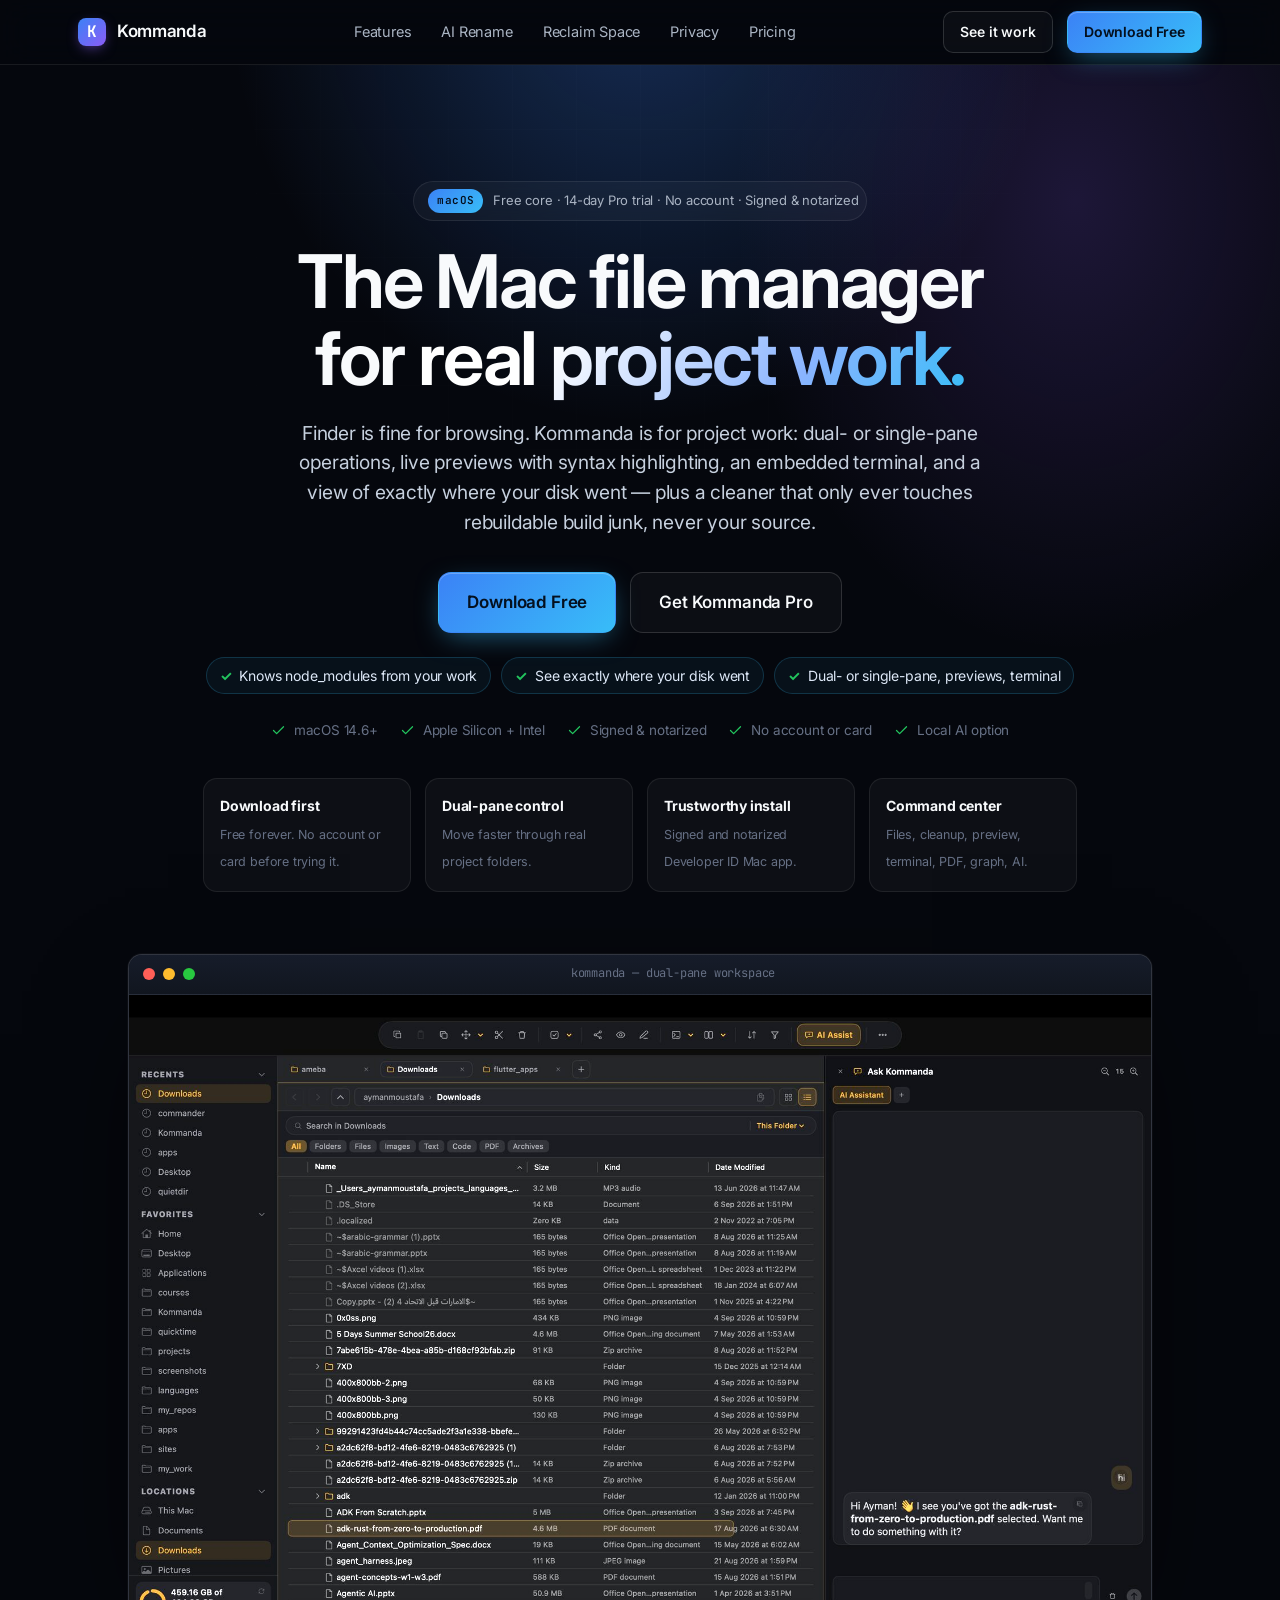
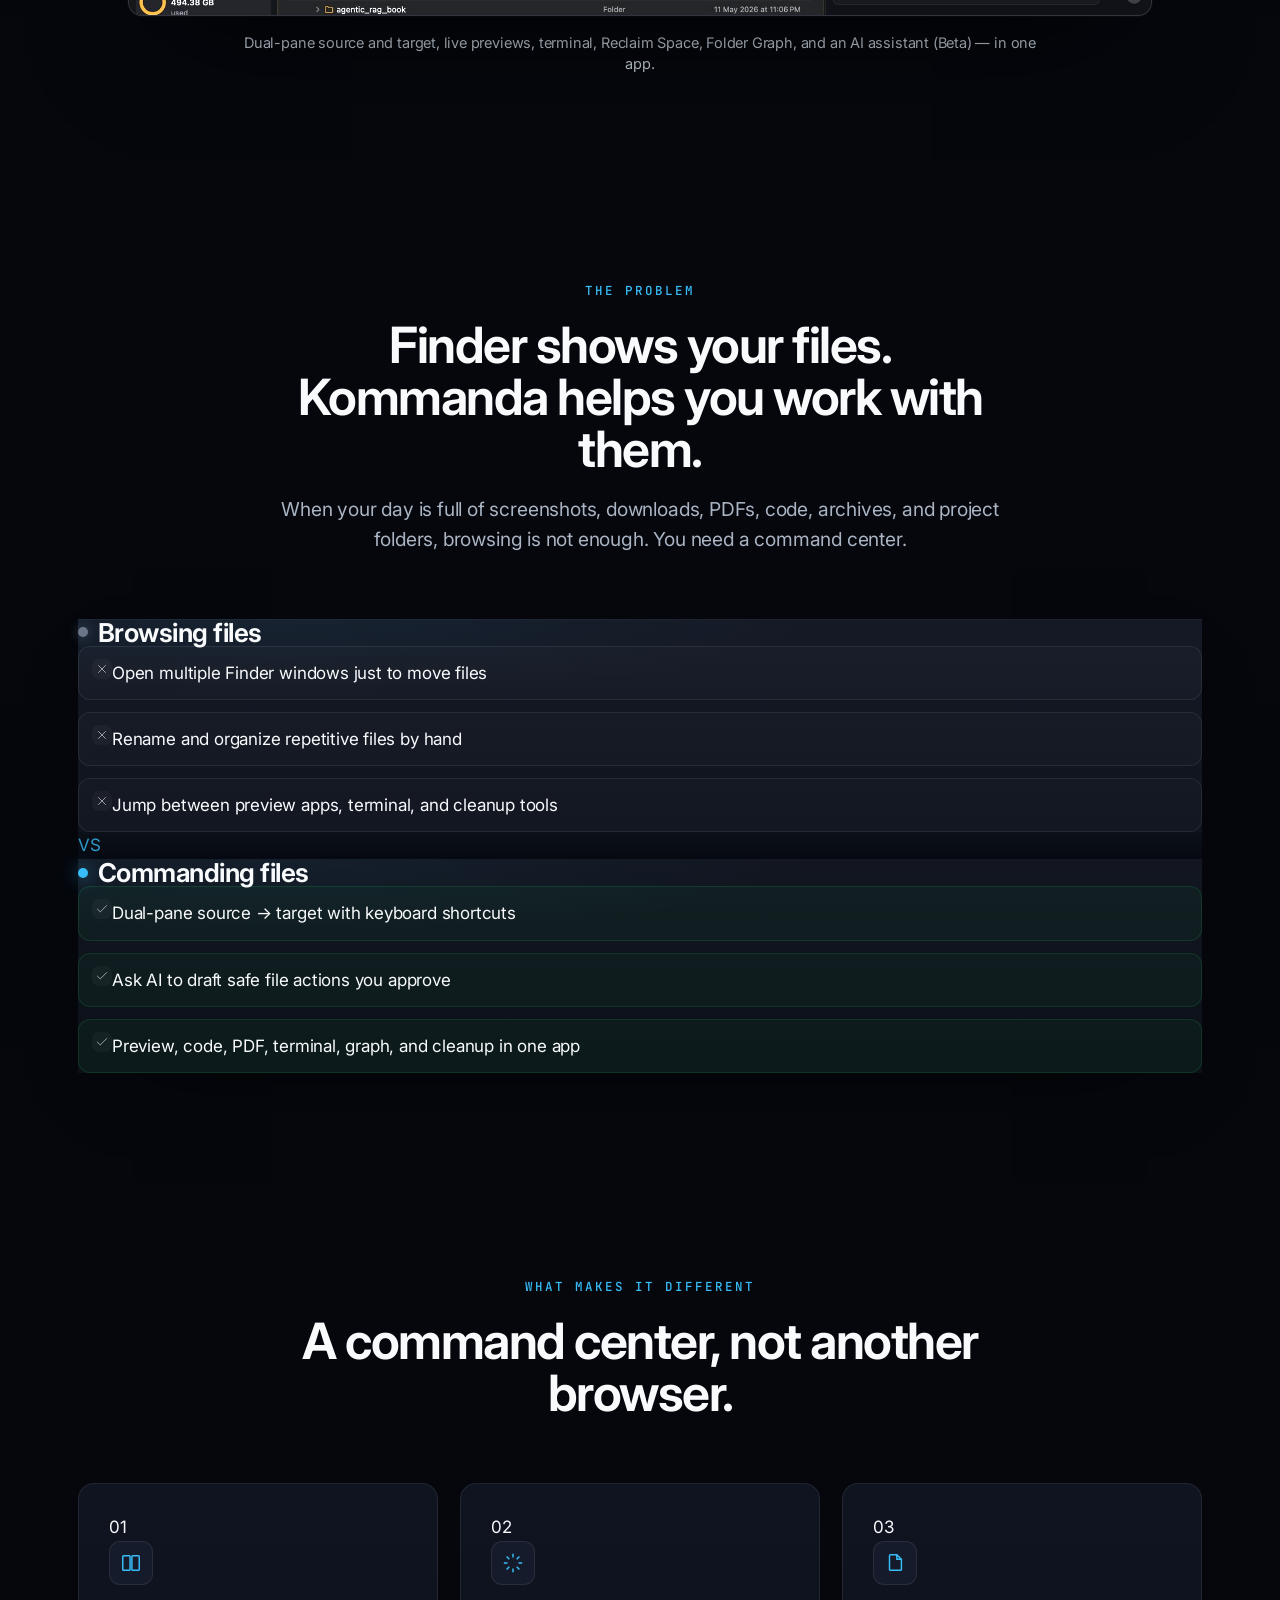
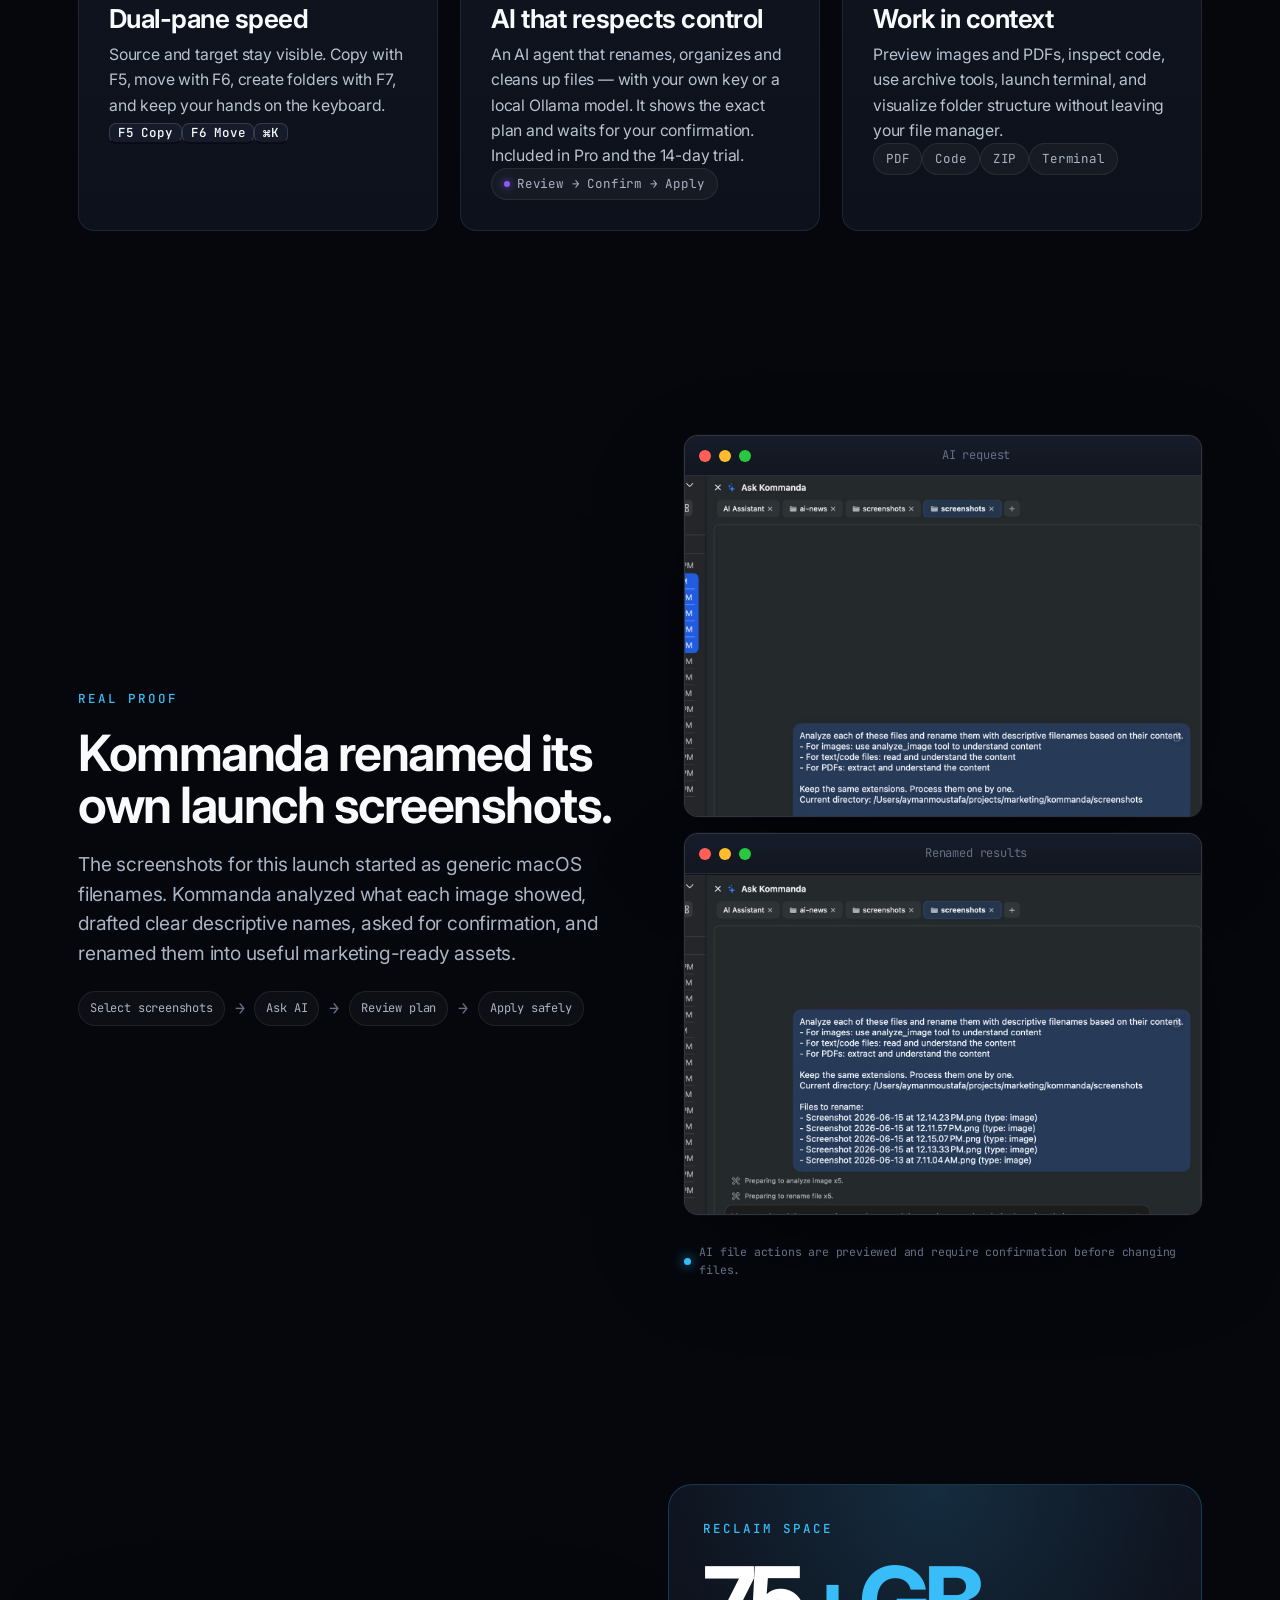
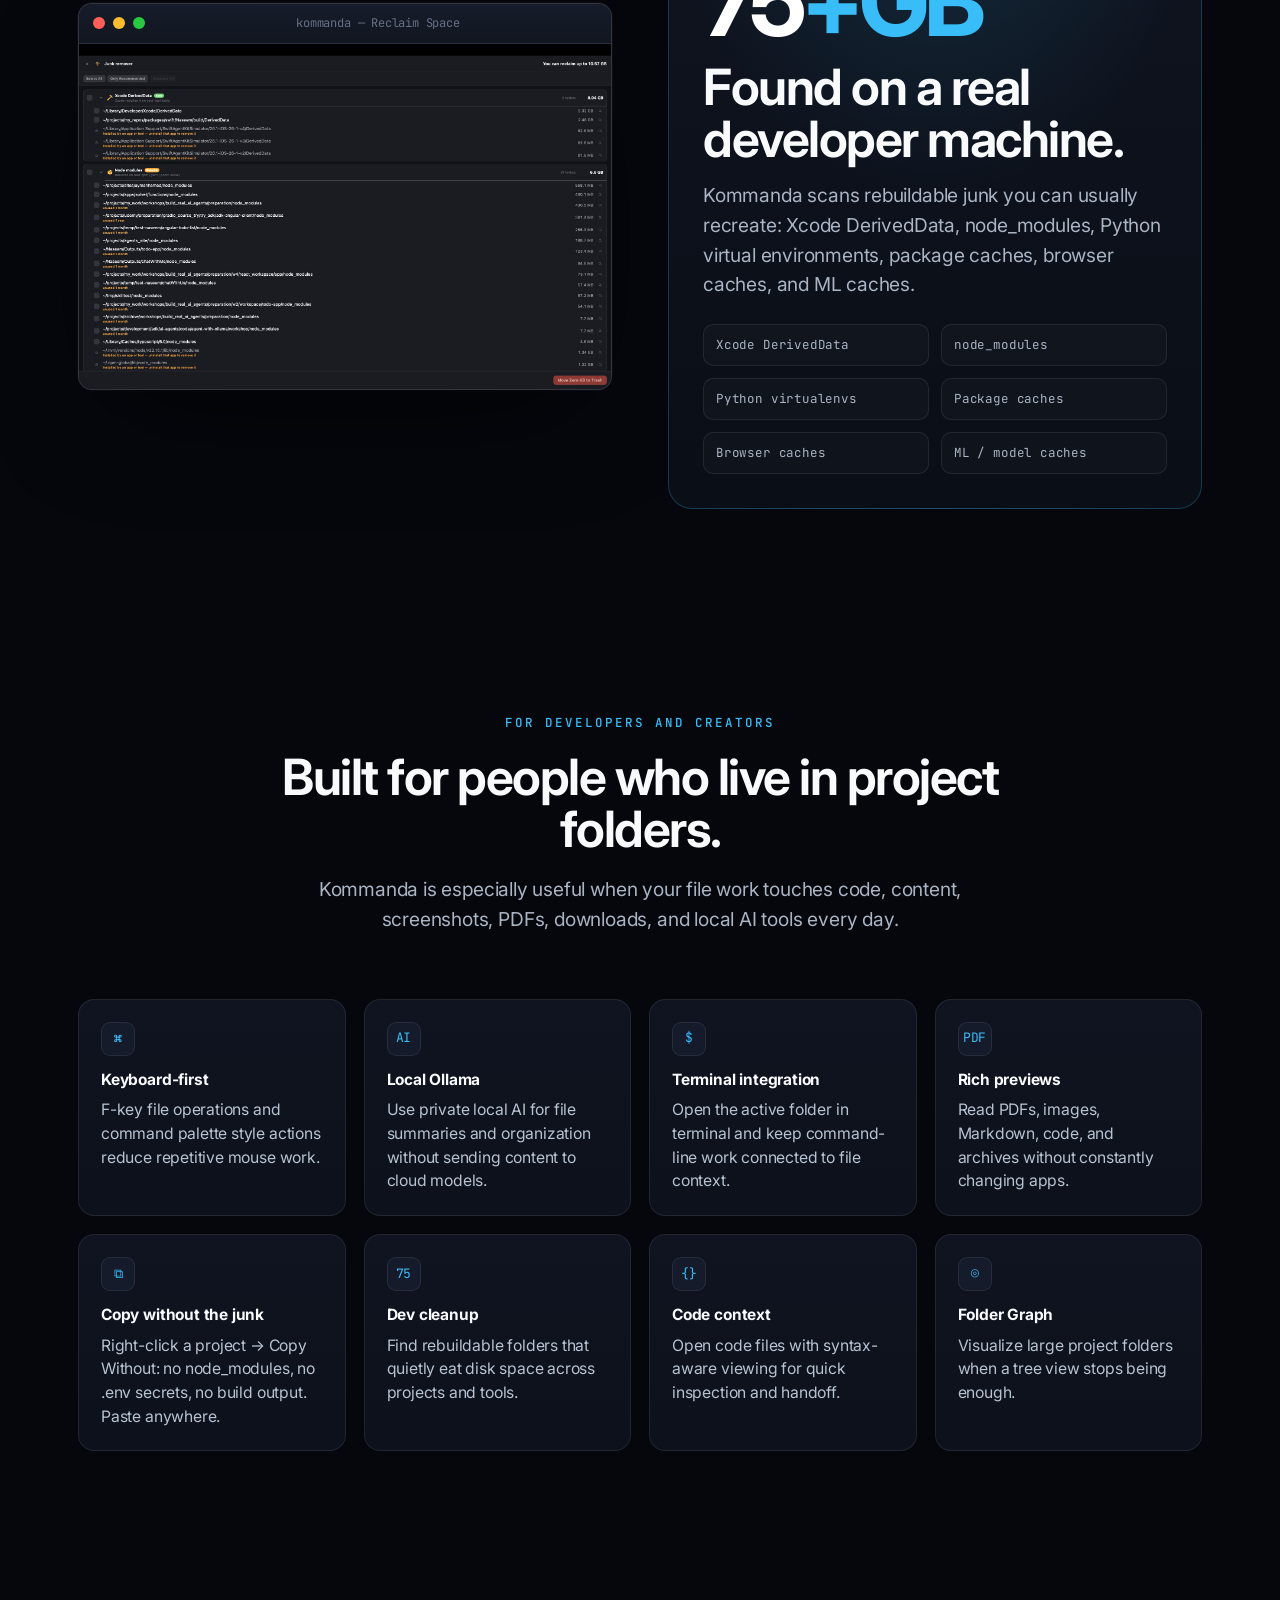
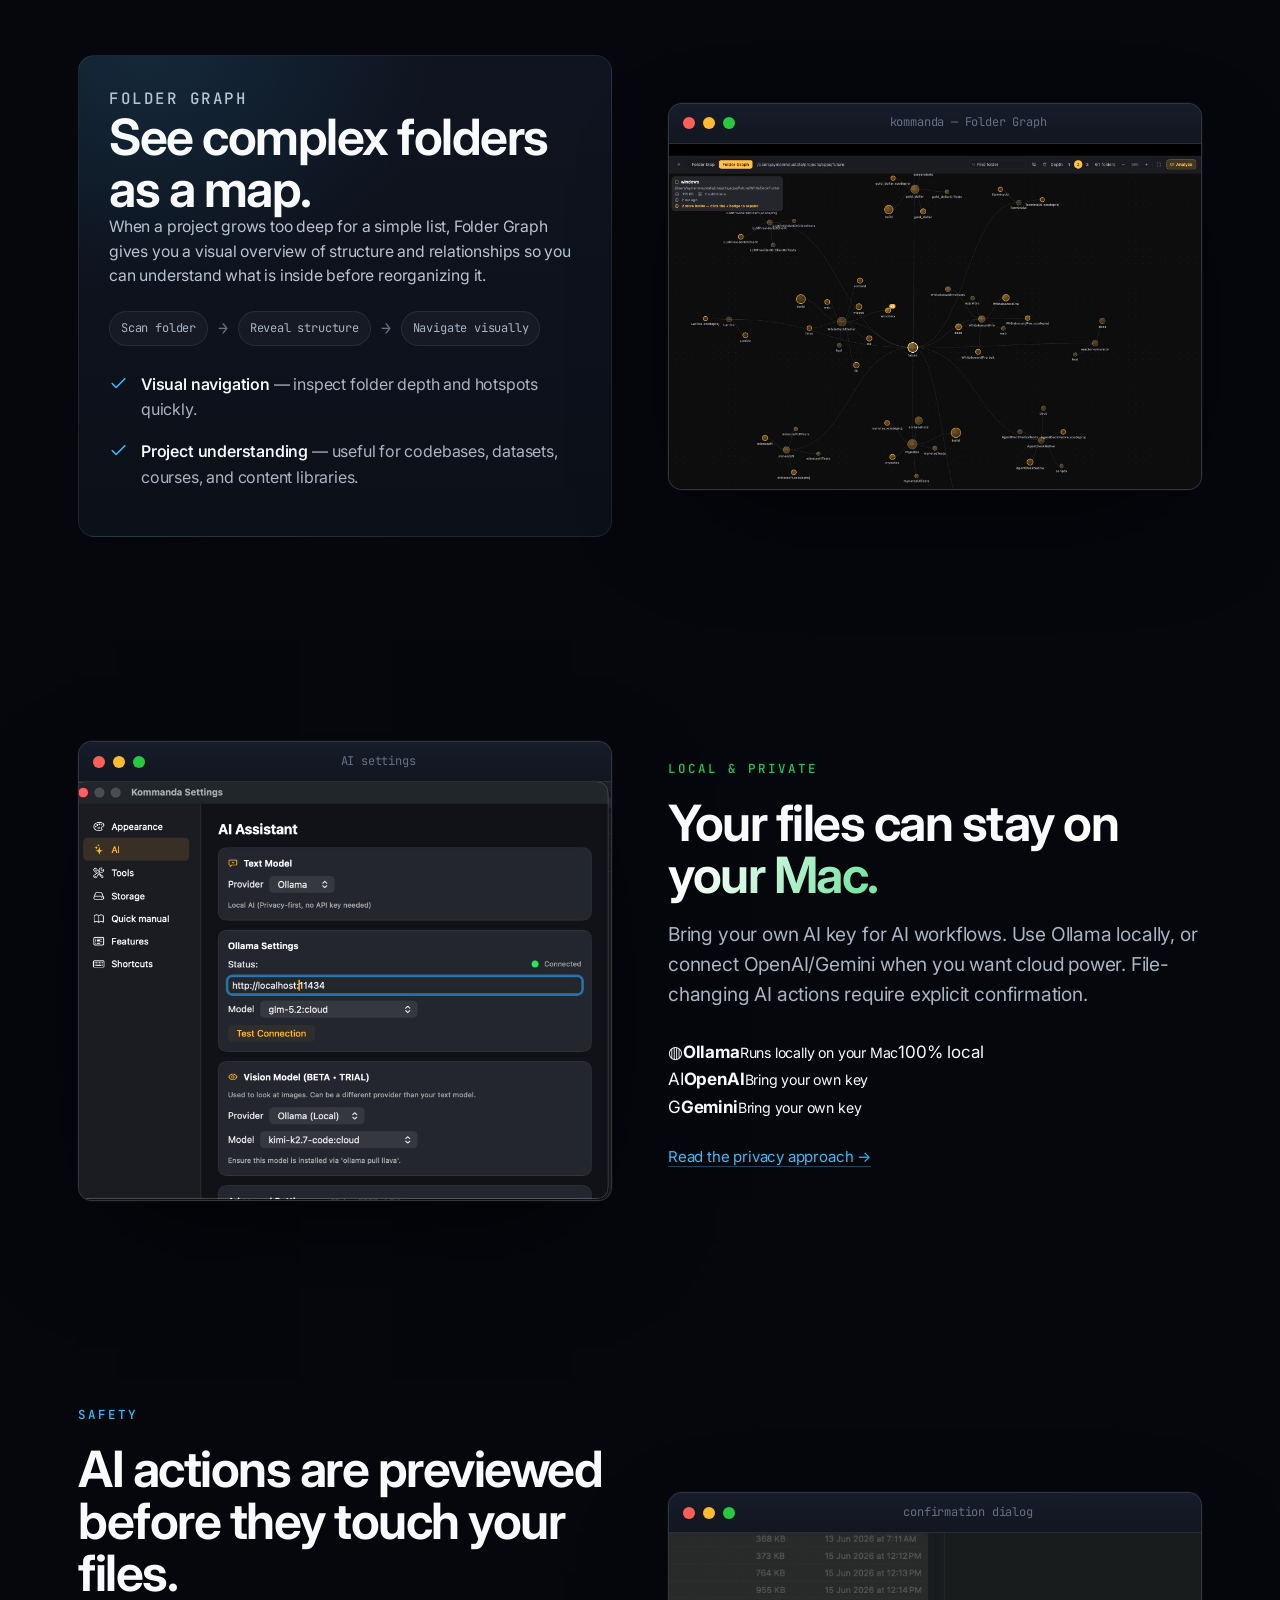
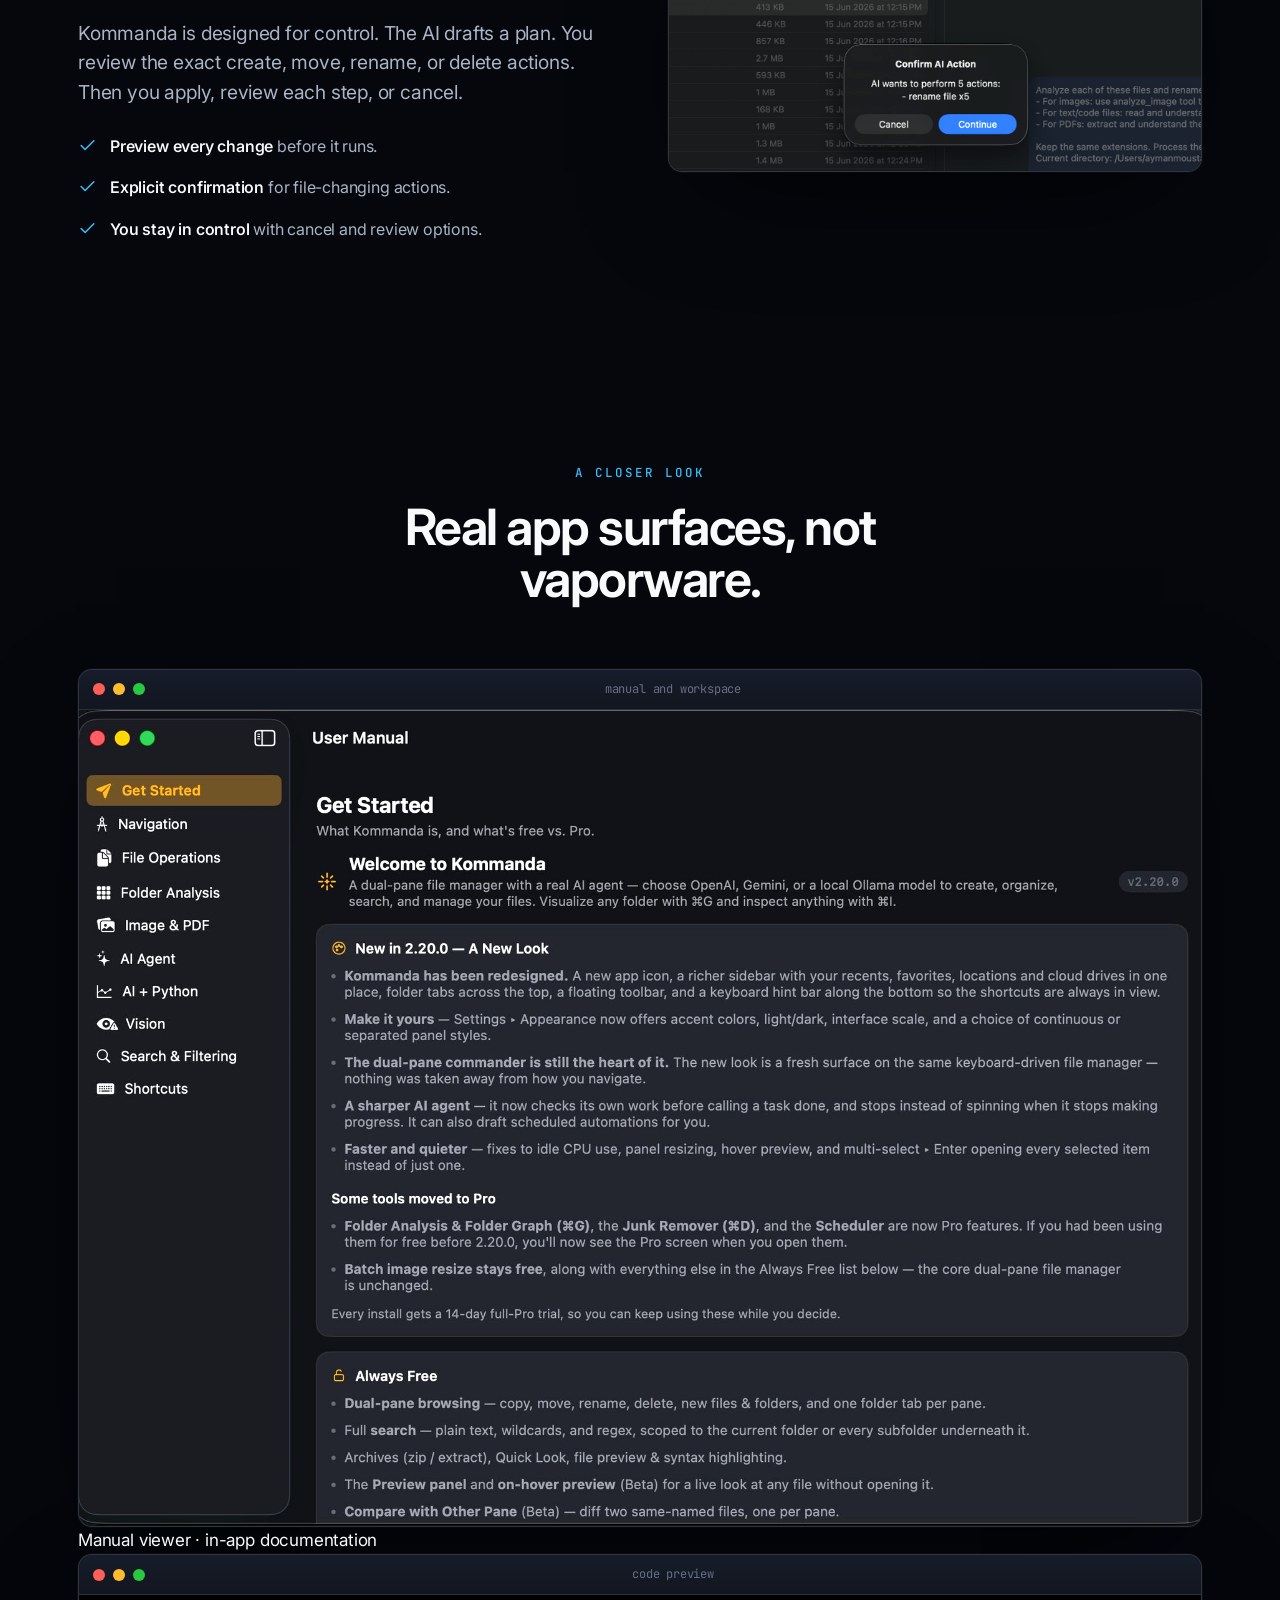
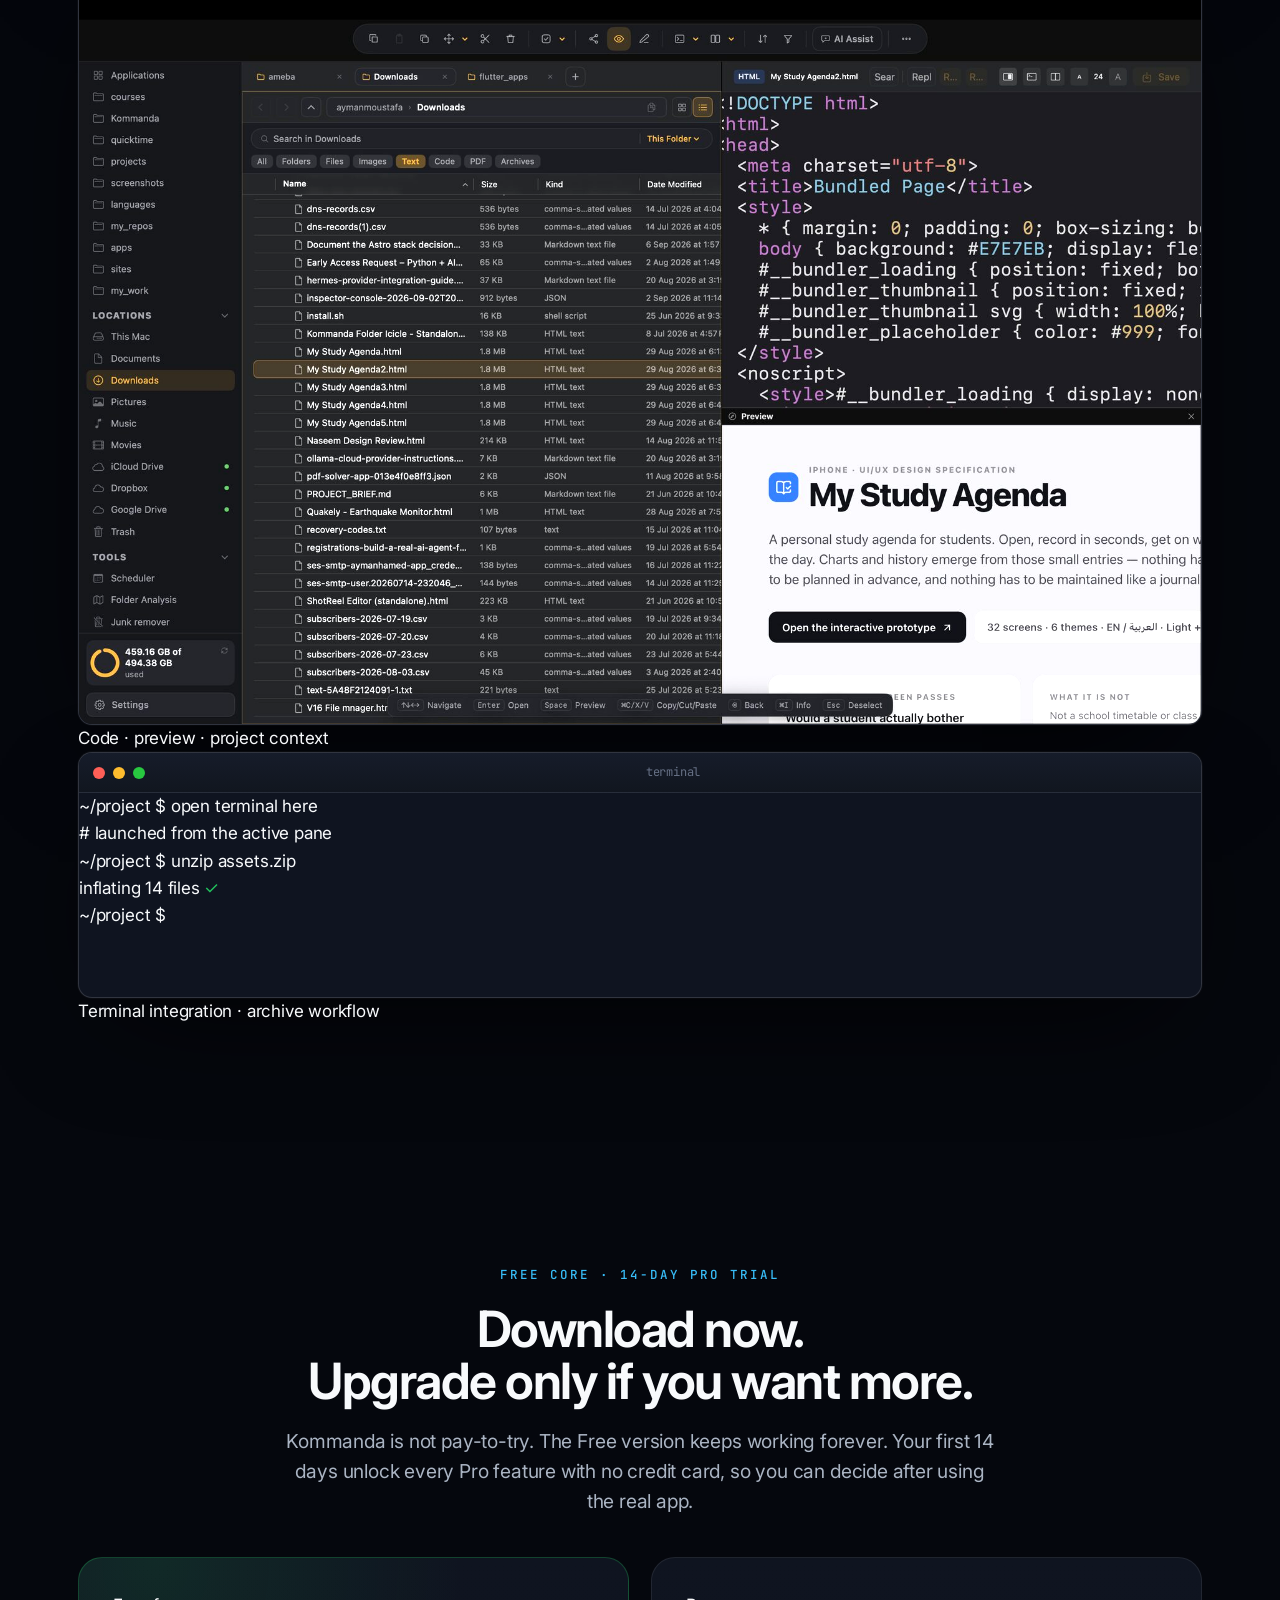
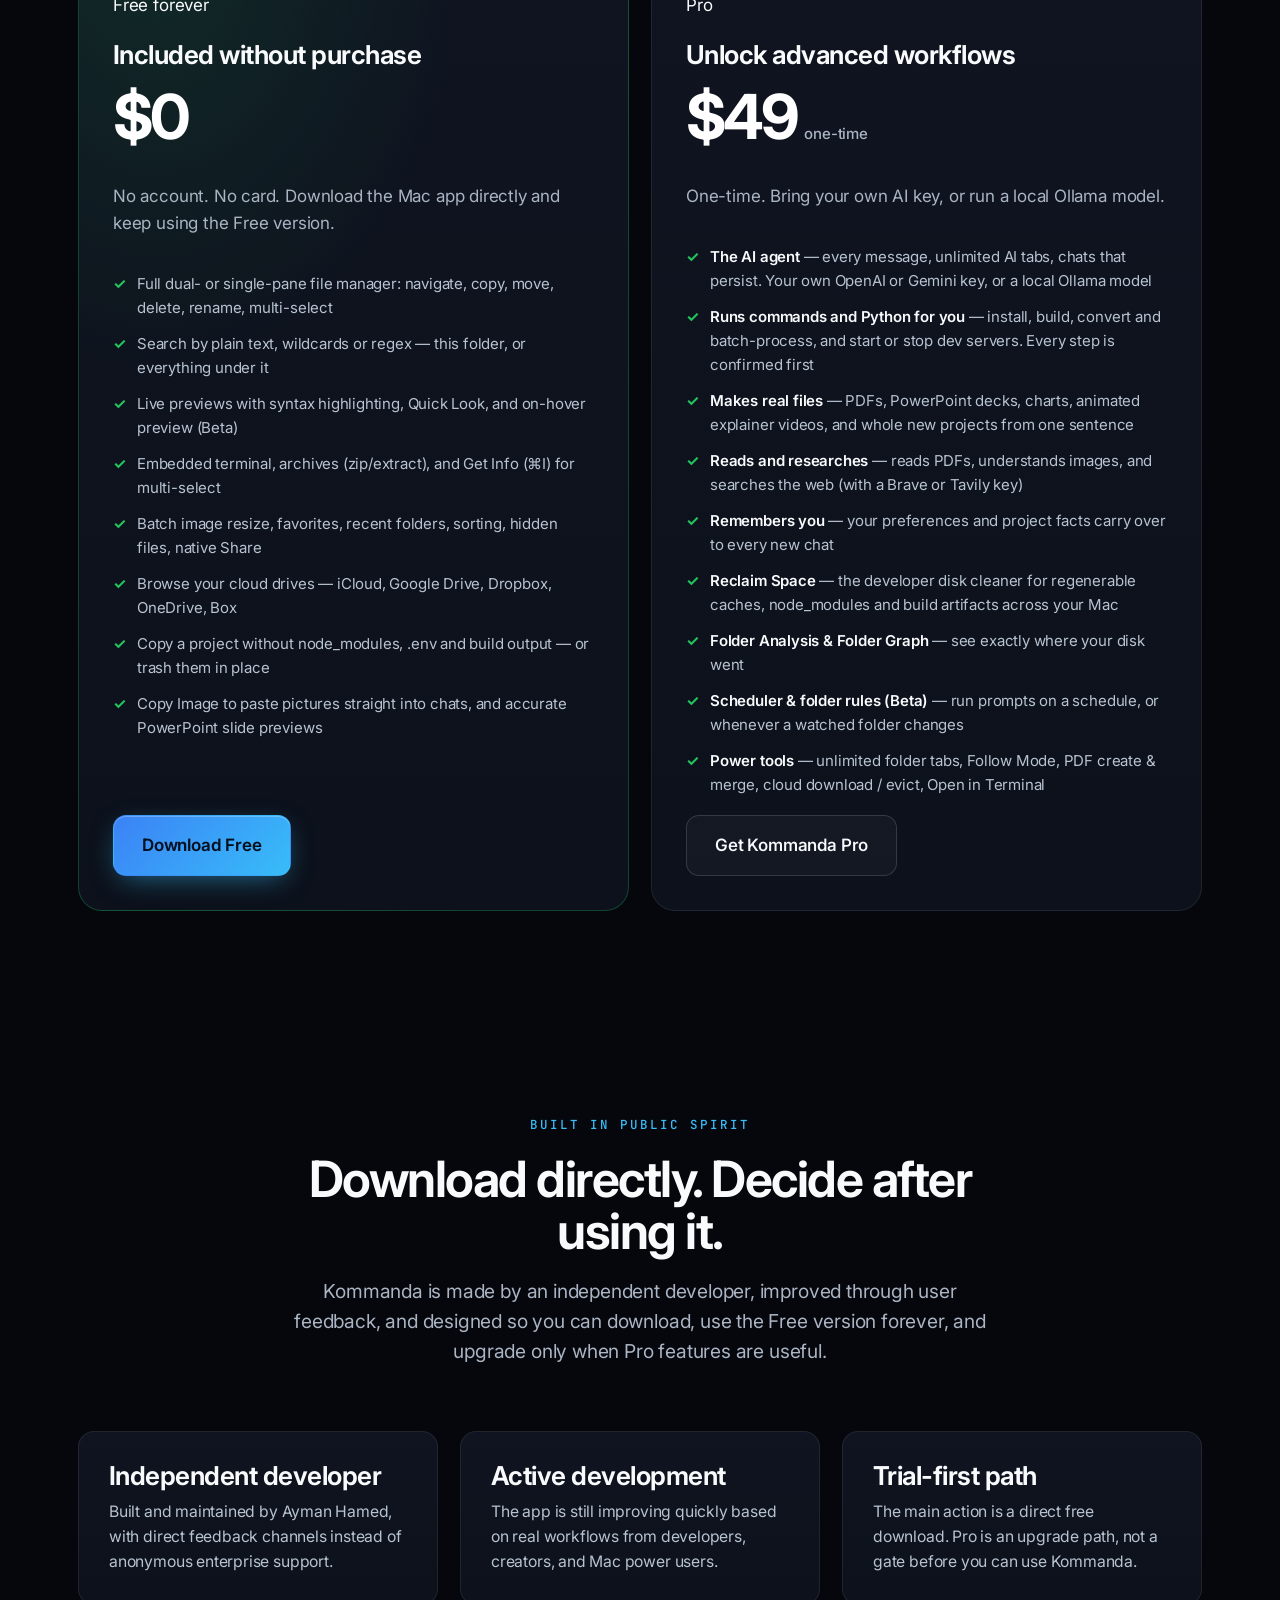
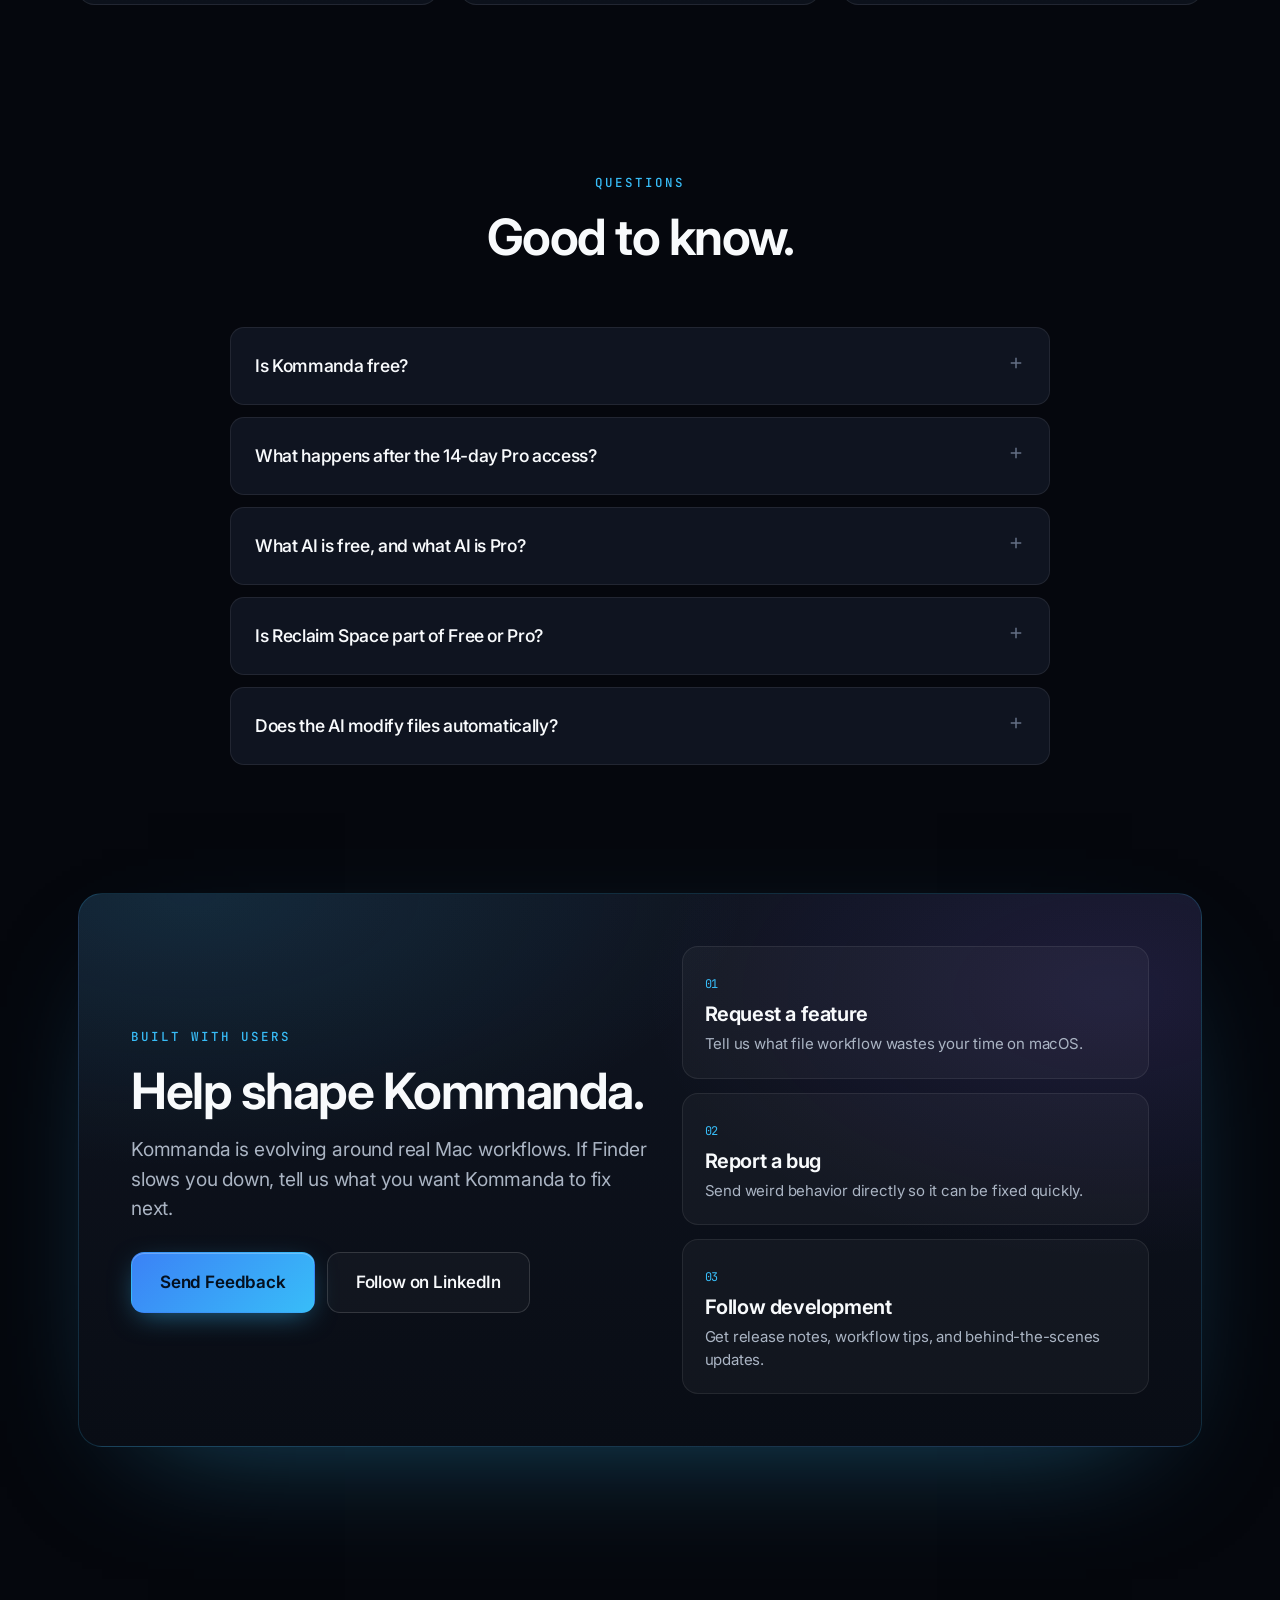
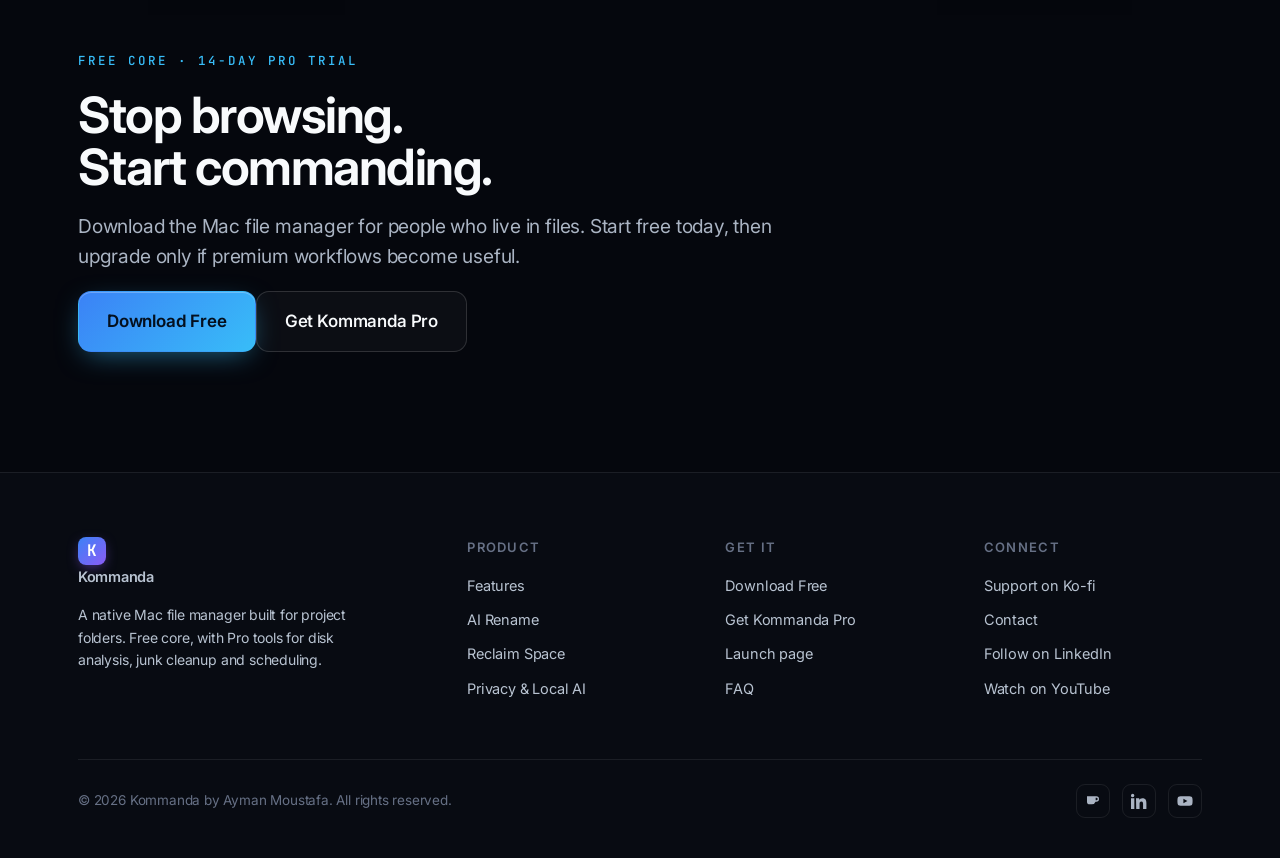
==== commit bec3c58d: "List everything Pro unlocks, led by what the AI agent can do Commands and Python, file creation (PDF" ====
--- a/index.html
+++ b/index.html
@@ -336,12 +336,15 @@
         <p class="compare-price"><span>$49</span> <small>one-time</small></p>
         <p class="muted">One-time. Bring your own AI key, or run a local Ollama model.</p>
         <ul class="compare-list">
-          <li>Reclaim Space — the developer disk cleaner for regenerable caches, node_modules and build artifacts</li>
-          <li>Folder Analysis &amp; Folder Graph — see exactly where your disk went</li>
-          <li>Scheduler (Beta) — run prompts on a schedule, or when a watched folder changes</li>
-          <li>The AI assistant: every message you send it, plus unlimited AI tabs and folder tabs</li>
-          <li>Follow Mode — link the left pane to a child folder that tracks it</li>
-          <li>PDF toolkit (create from selection, merge) and cloud download / evict</li>
+          <li><b>The AI agent</b> — every message, unlimited AI tabs, chats that persist. Your own OpenAI or Gemini key, or a local Ollama model</li>
+          <li><b>Runs commands and Python for you</b> — install, build, convert and batch-process, and start or stop dev servers. Every step is confirmed first</li>
+          <li><b>Makes real files</b> — PDFs, PowerPoint decks, charts, animated explainer videos, and whole new projects from one sentence</li>
+          <li><b>Reads and researches</b> — reads PDFs, understands images, and searches the web (with a Brave or Tavily key)</li>
+          <li><b>Remembers you</b> — your preferences and project facts carry over to every new chat</li>
+          <li><b>Reclaim Space</b> — the developer disk cleaner for regenerable caches, node_modules and build artifacts across your Mac</li>
+          <li><b>Folder Analysis &amp; Folder Graph</b> — see exactly where your disk went</li>
+          <li><b>Scheduler &amp; folder rules (Beta)</b> — run prompts on a schedule, or whenever a watched folder changes</li>
+          <li><b>Power tools</b> — unlimited folder tabs, Follow Mode, PDF create &amp; merge, cloud download / evict, Open in Terminal</li>
         </ul>
         <a class="btn btn--ghost btn--lg" href="https://store.kommanda.app" target="_blank" rel="noopener">Get Kommanda Pro</a>
       </div>
--- a/assets/kommanda.css
+++ b/assets/kommanda.css
@@ -543,6 +543,7 @@
 .compare-price small { font-size:15px; letter-spacing:-.01em; color:var(--muted); font-weight:500; }
 .compare-list { list-style:none; padding:0; margin:0; display:grid; gap:12px; color:var(--muted); font-size:15px; }
 .compare-list li { position:relative; padding-left:24px; }
+.compare-list li b { color:var(--text); font-weight:600; }
 .compare-list li::before { content:"✓"; position:absolute; left:0; color:var(--green); font-weight:700; }
 .compare-card .btn { align-self:flex-start; margin-top:auto; }
 @media(max-width:860px){ .compare-grid{grid-template-columns:1fr;} }
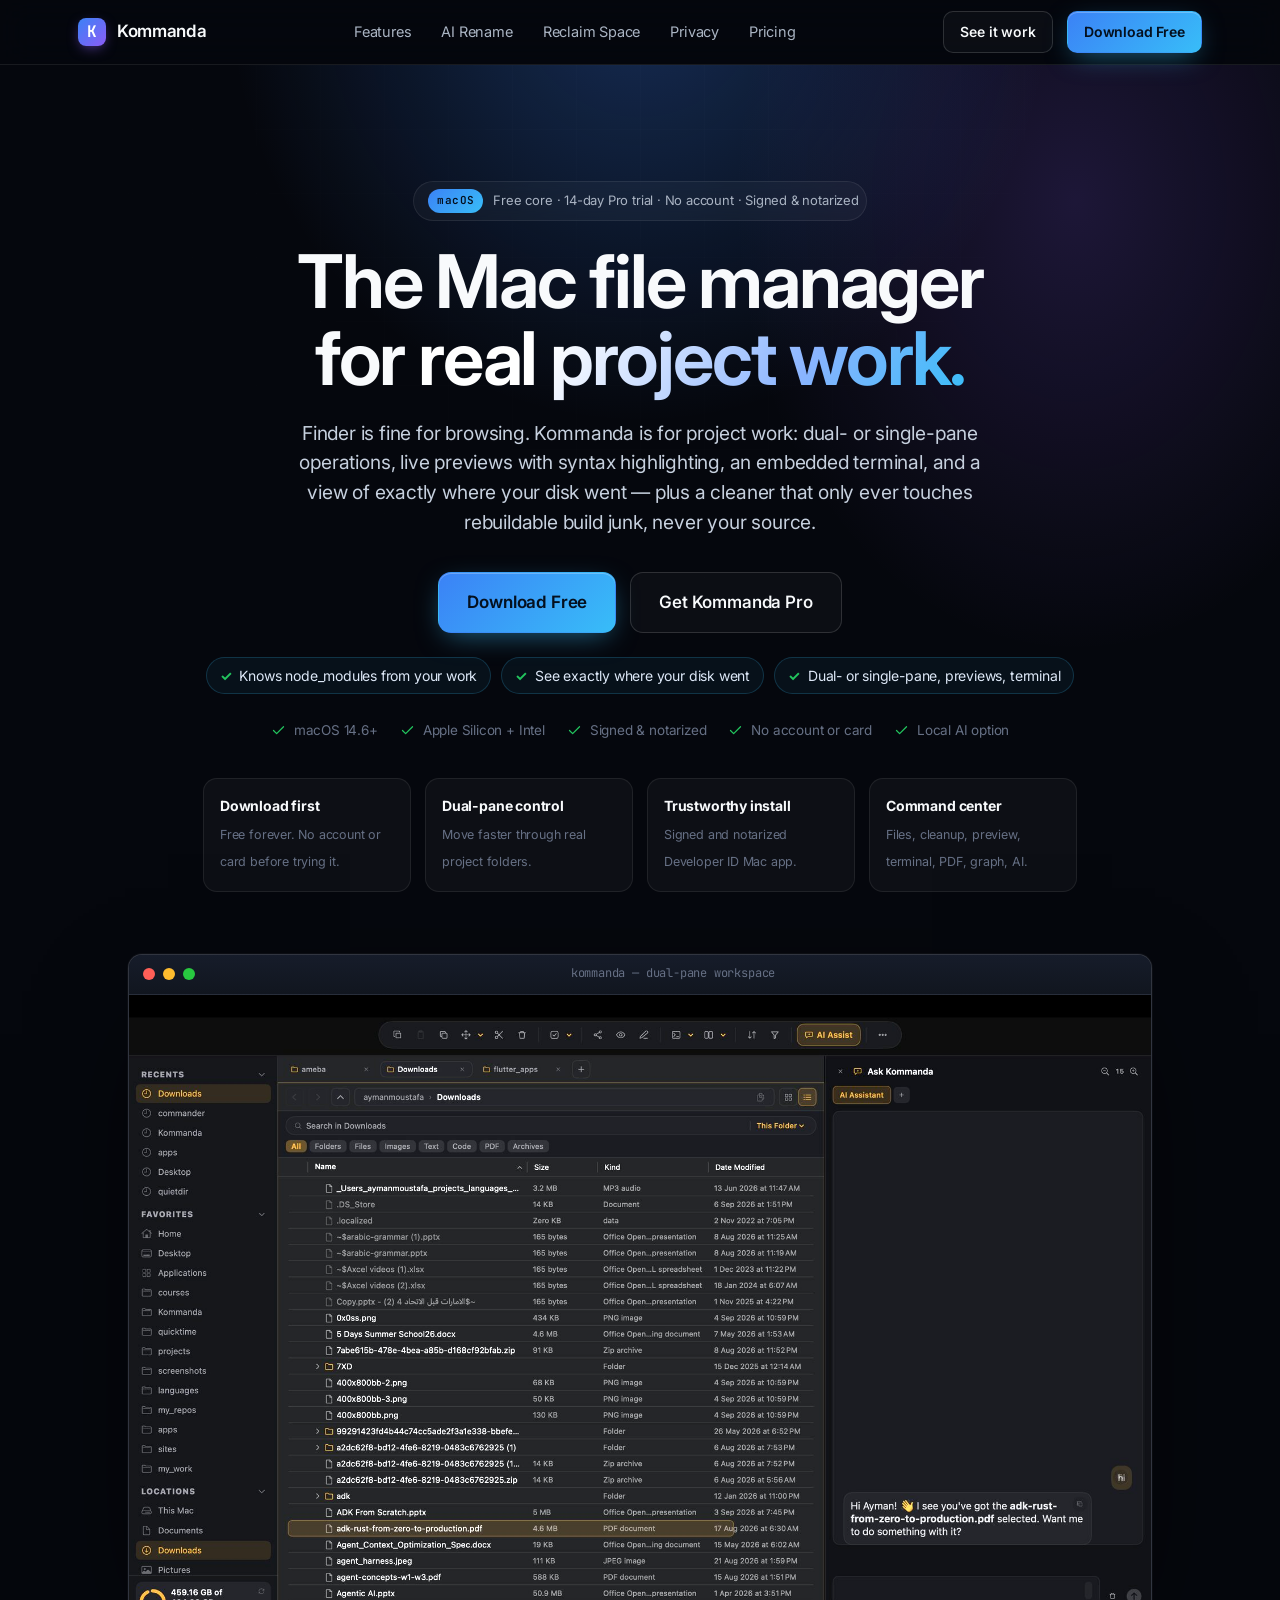
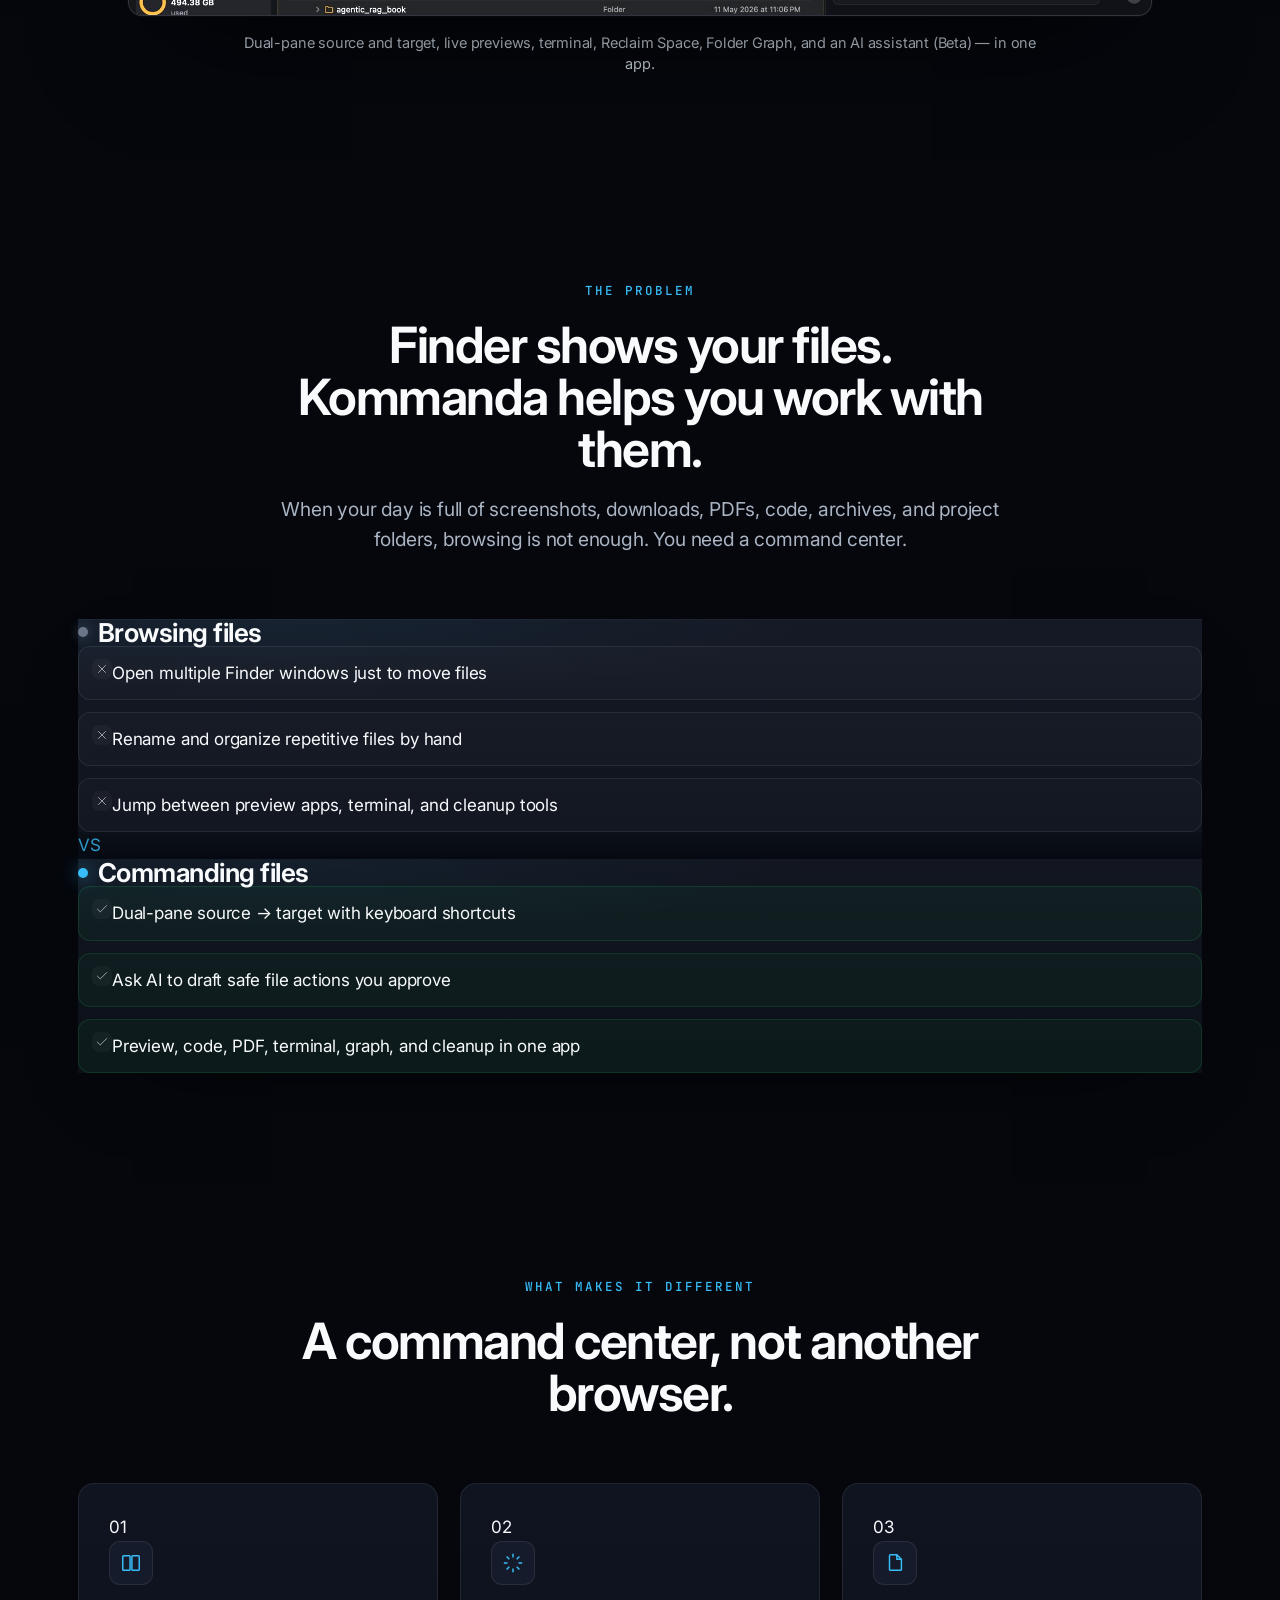
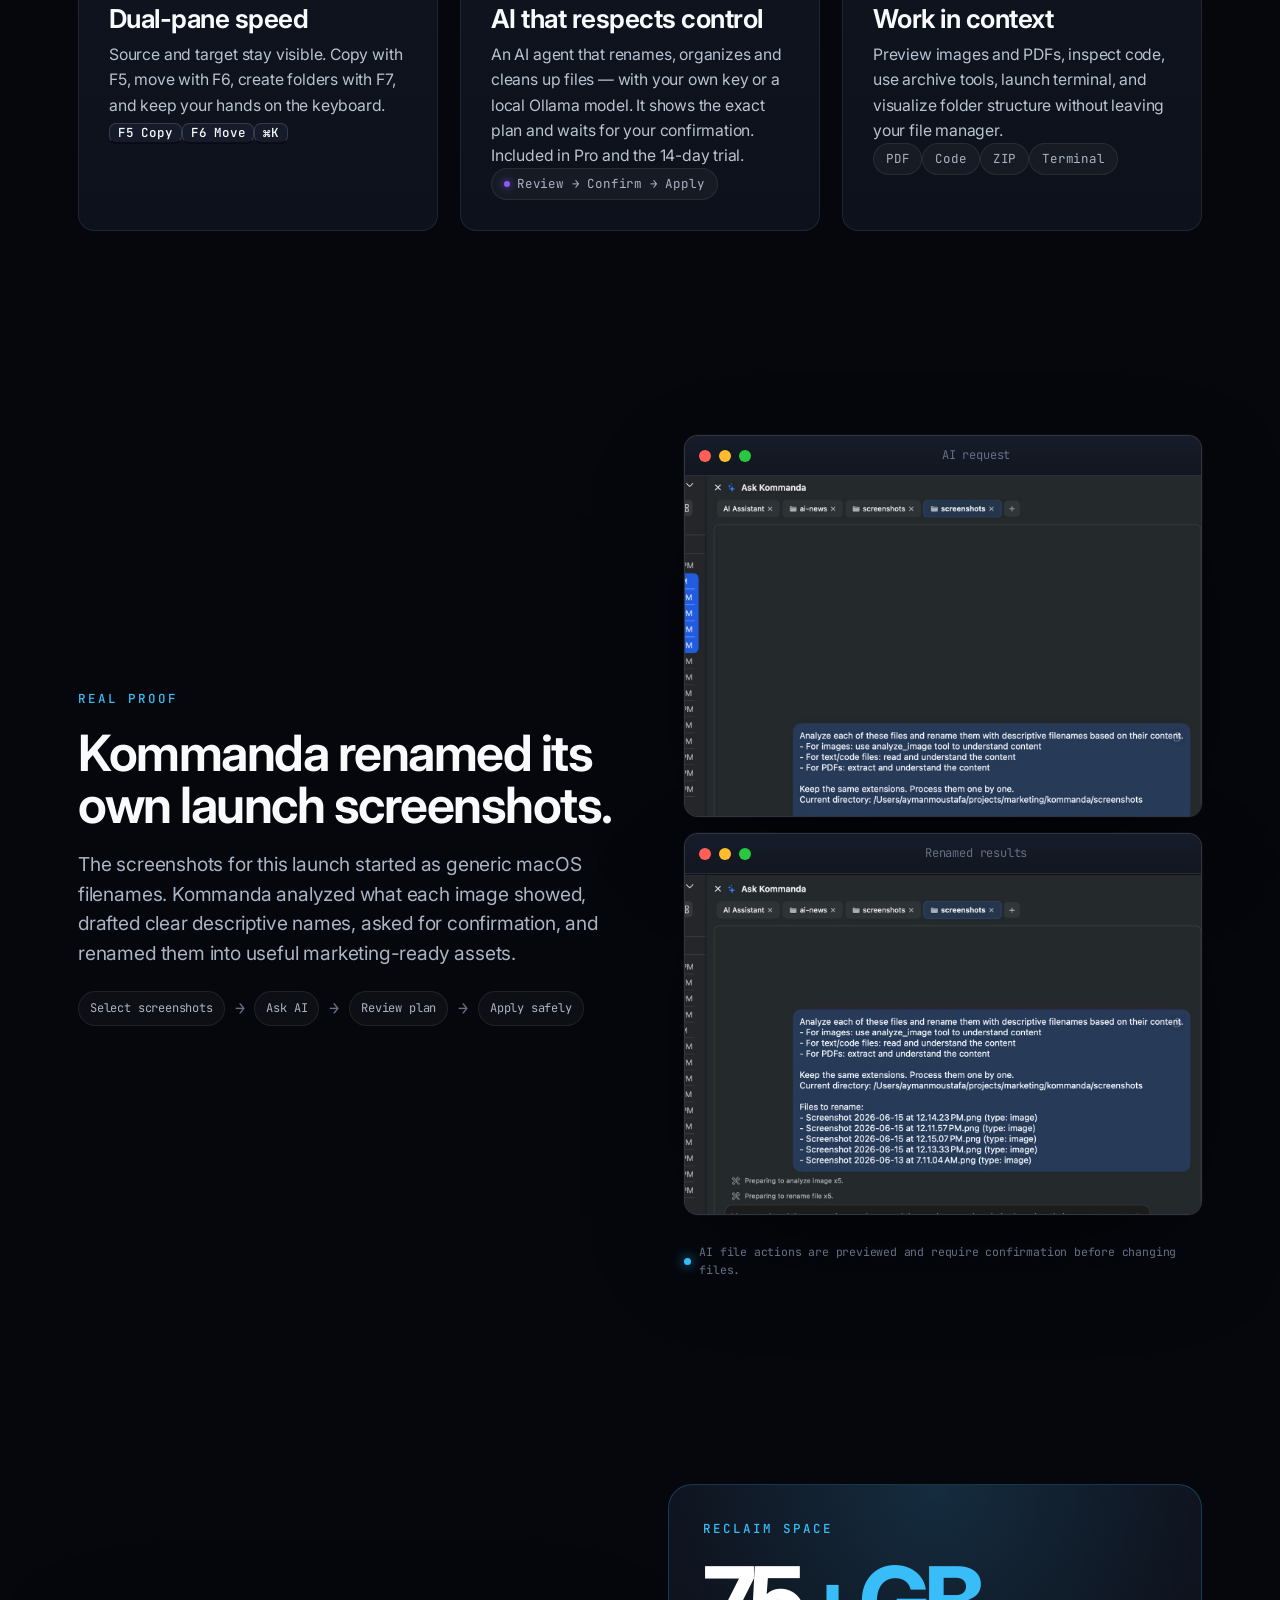
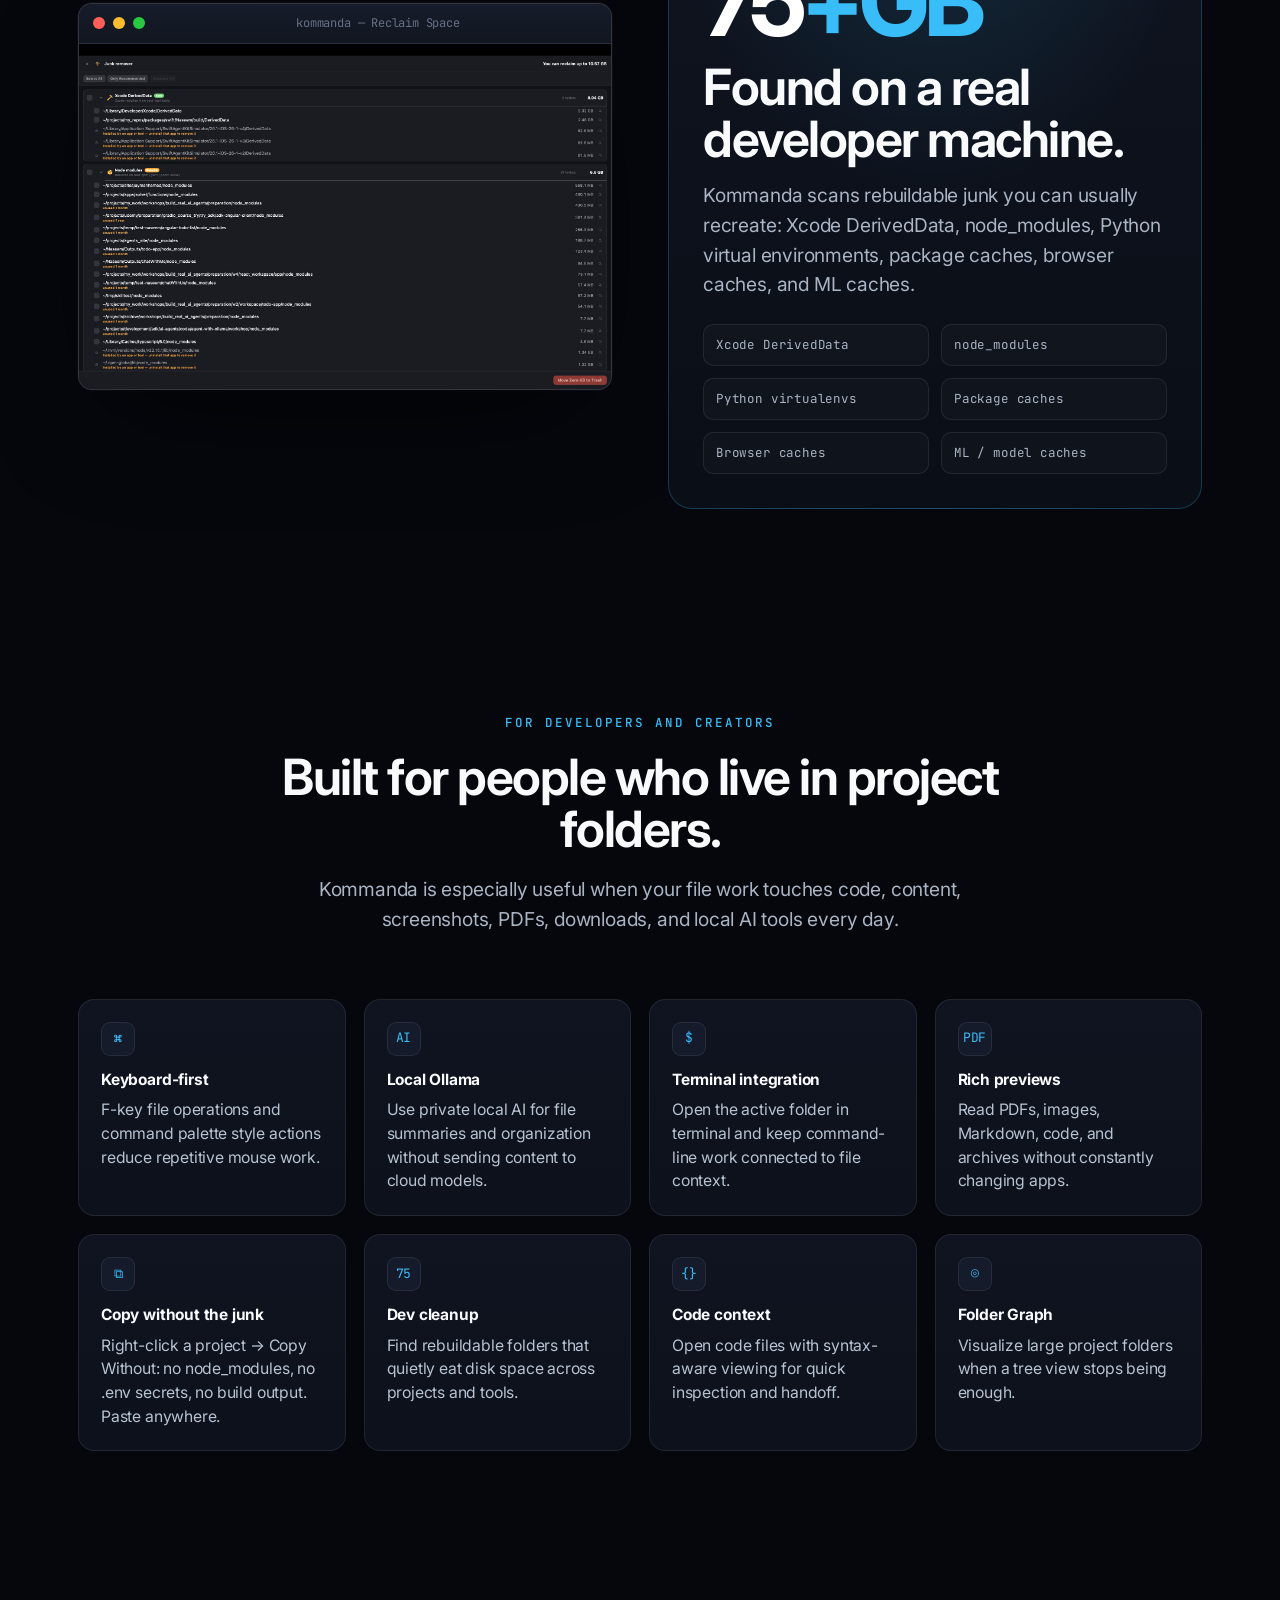
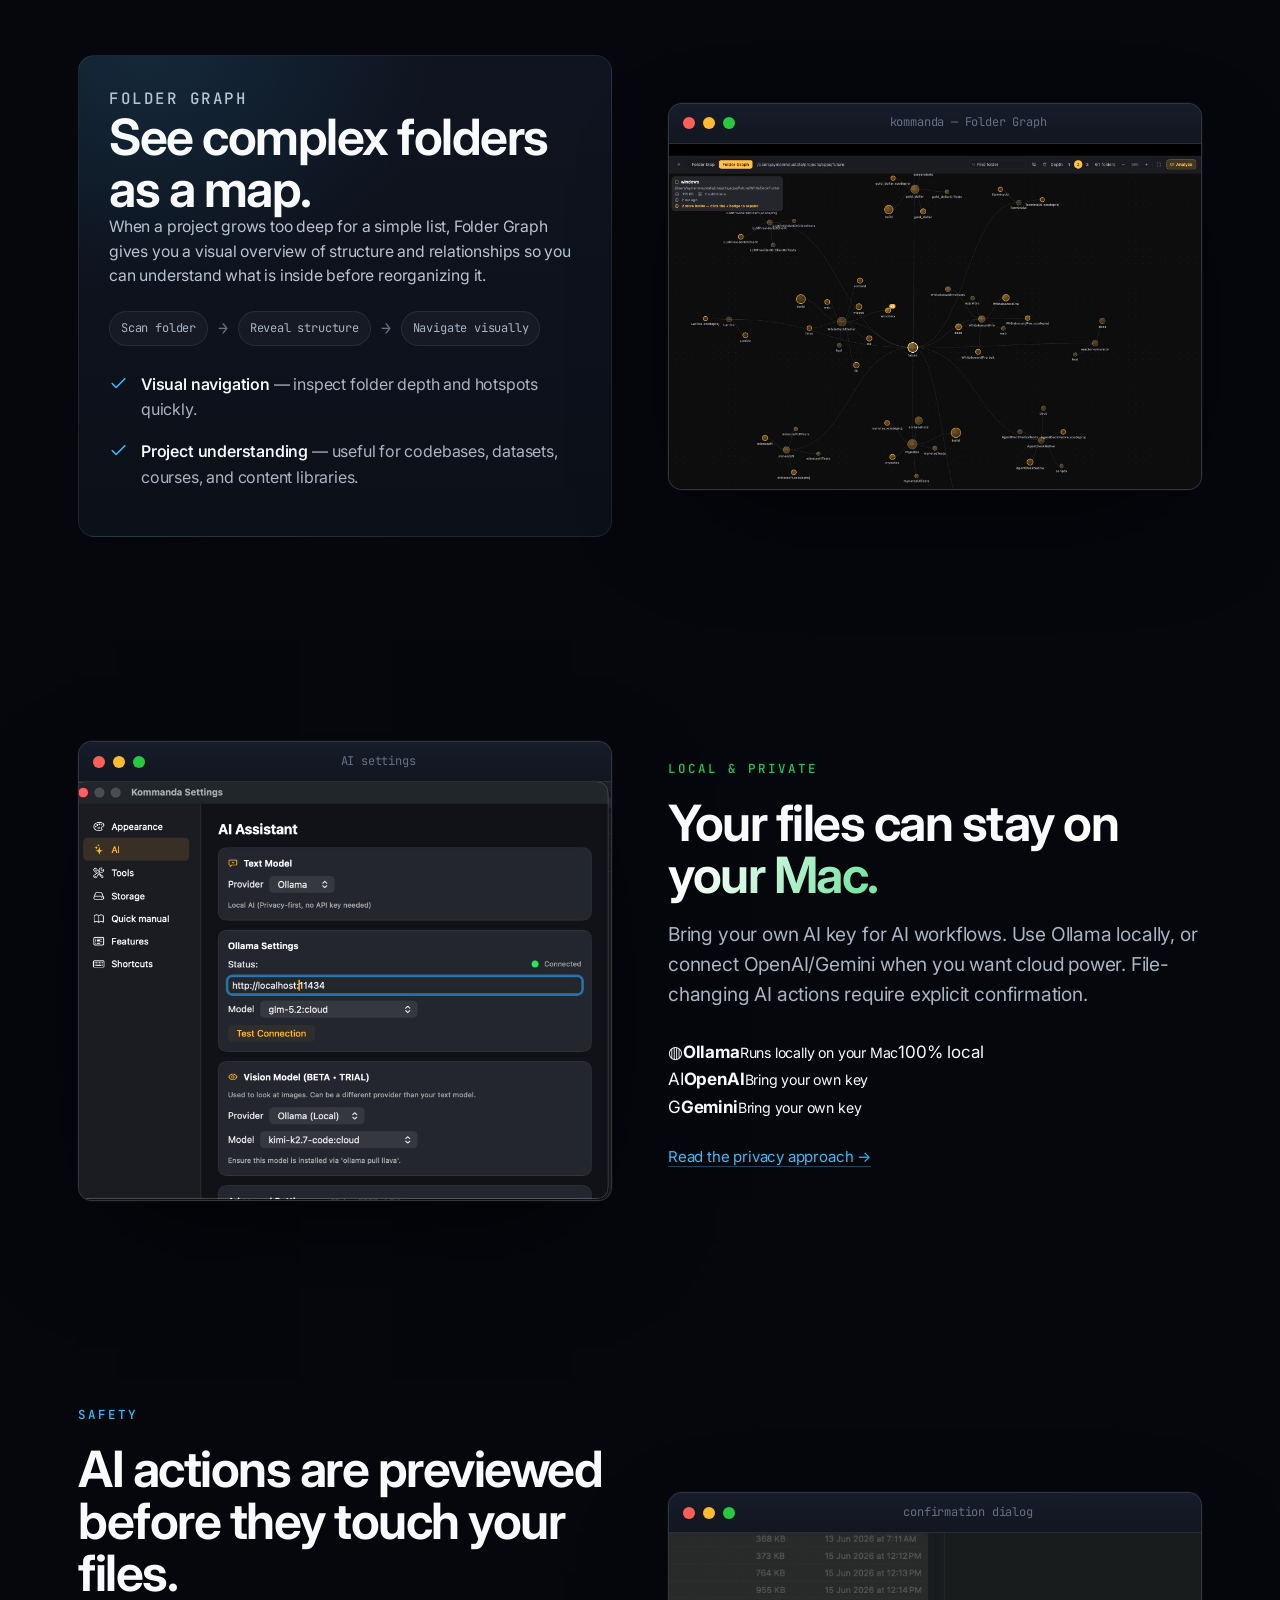
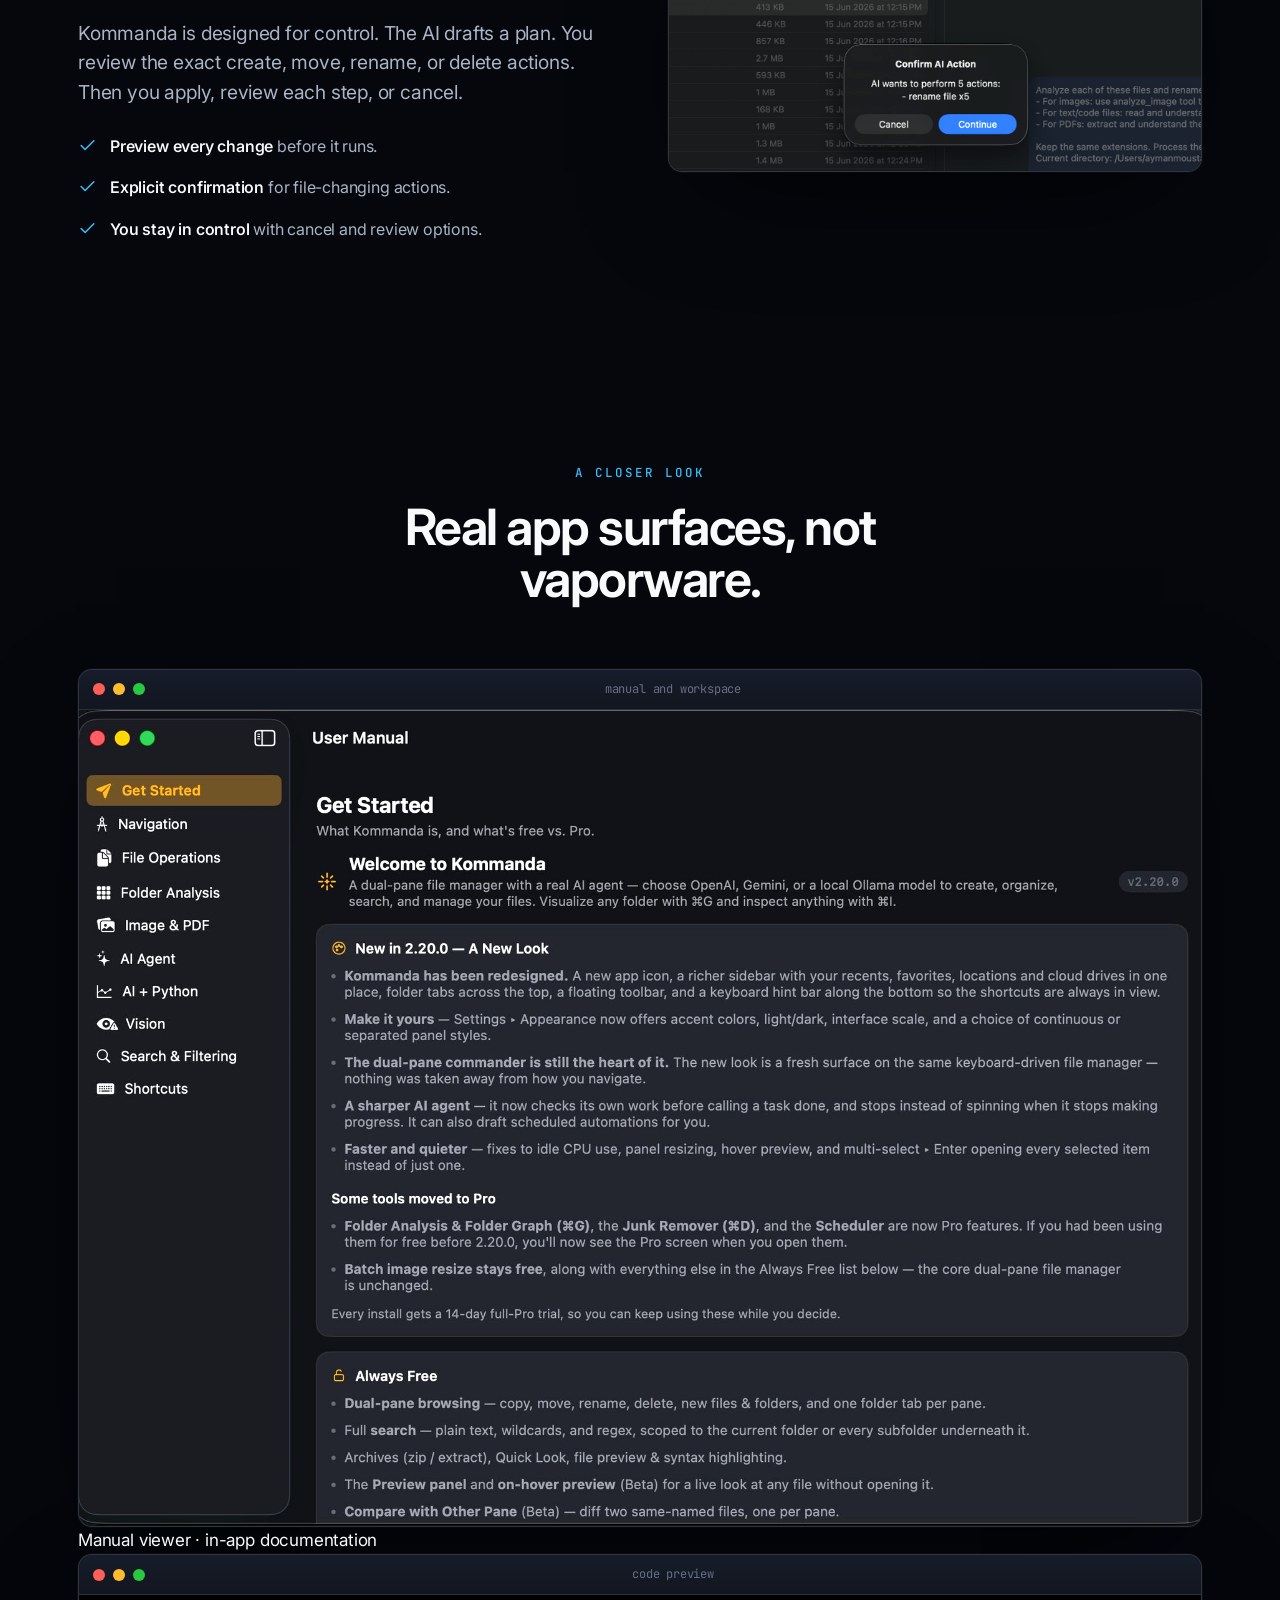
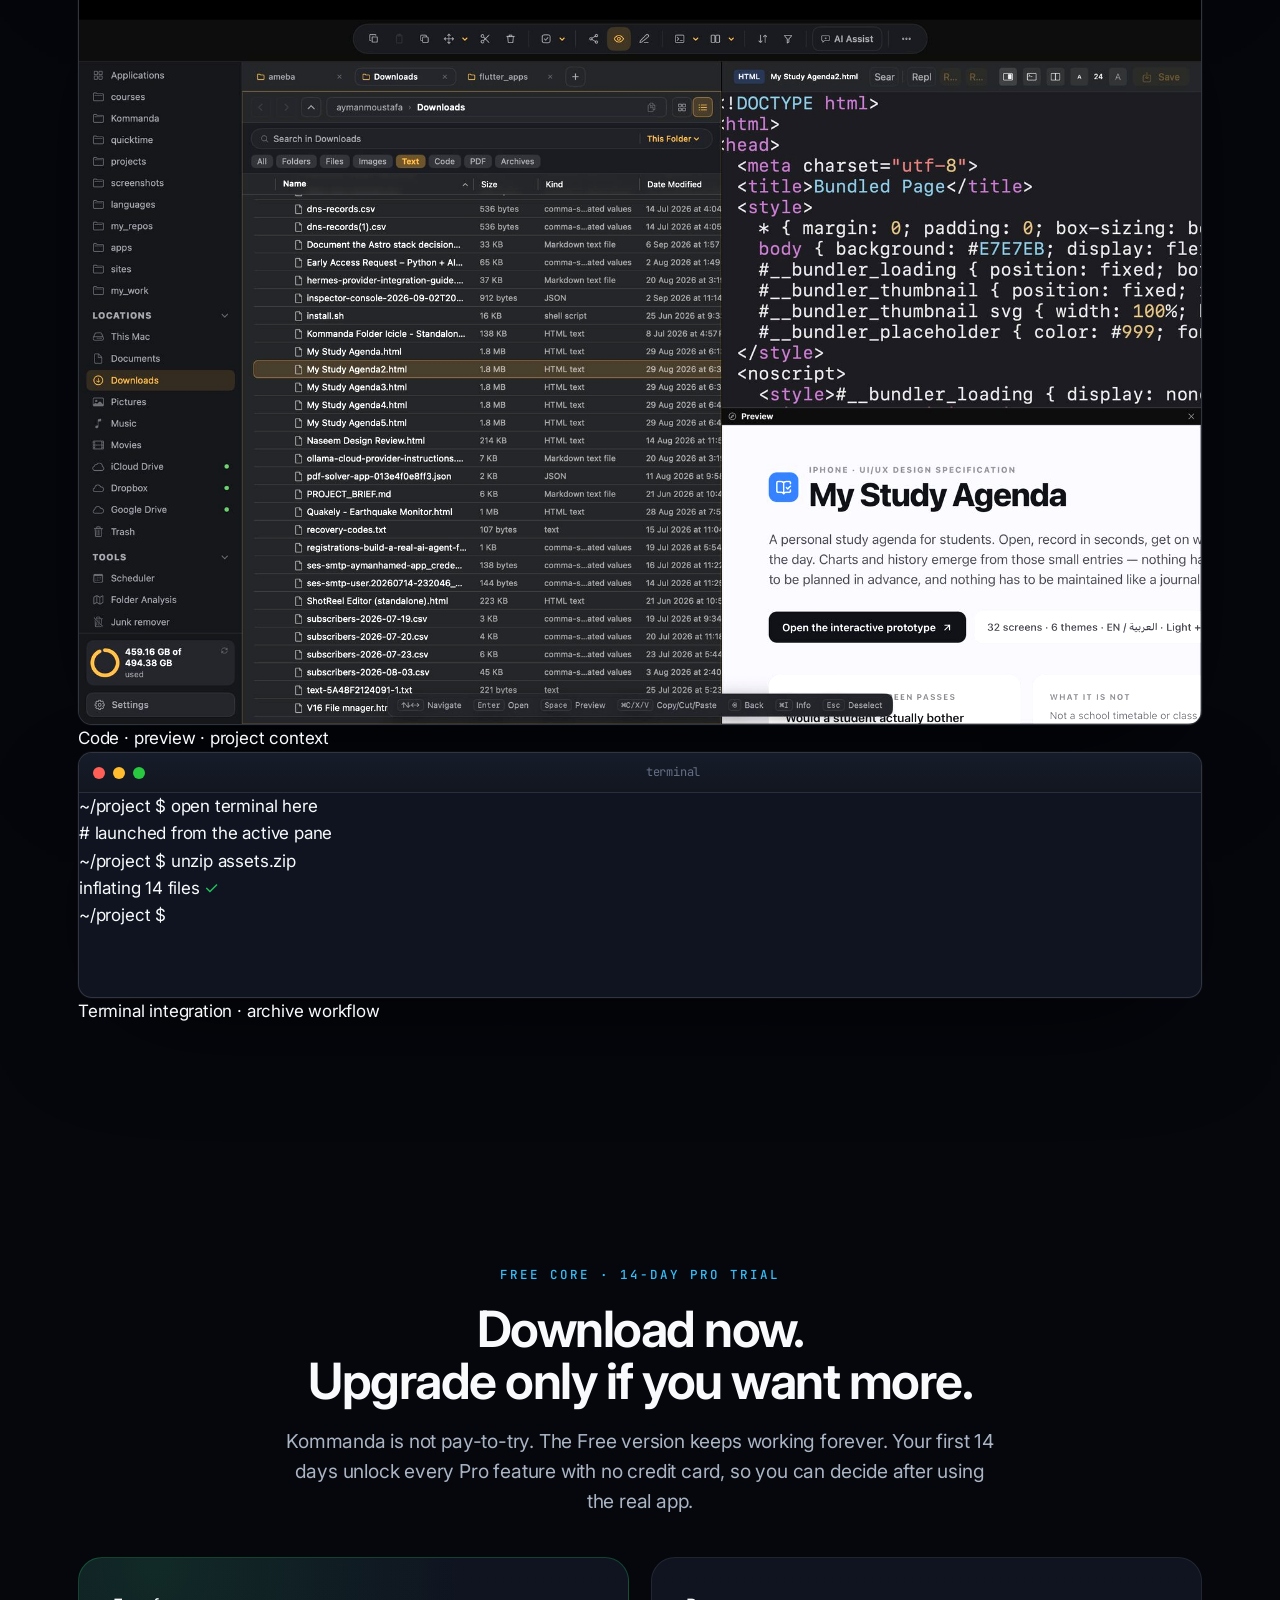
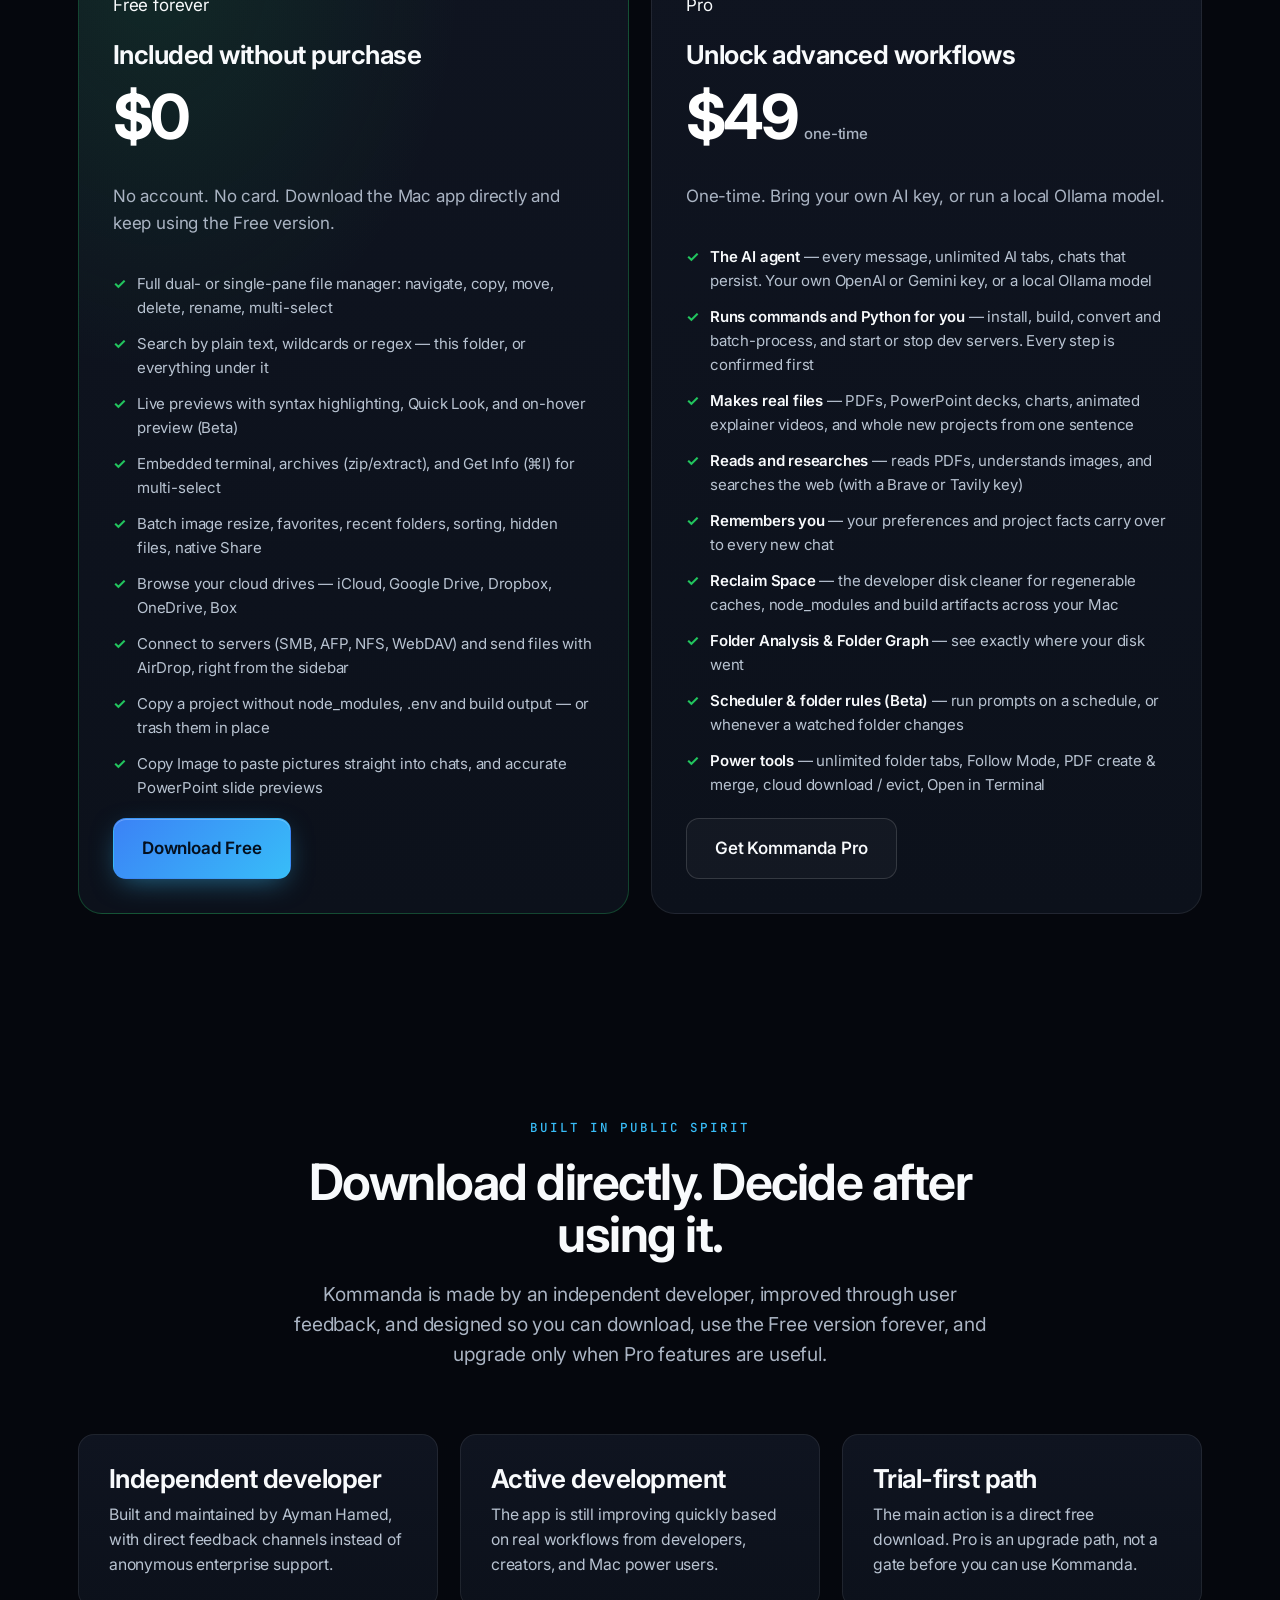
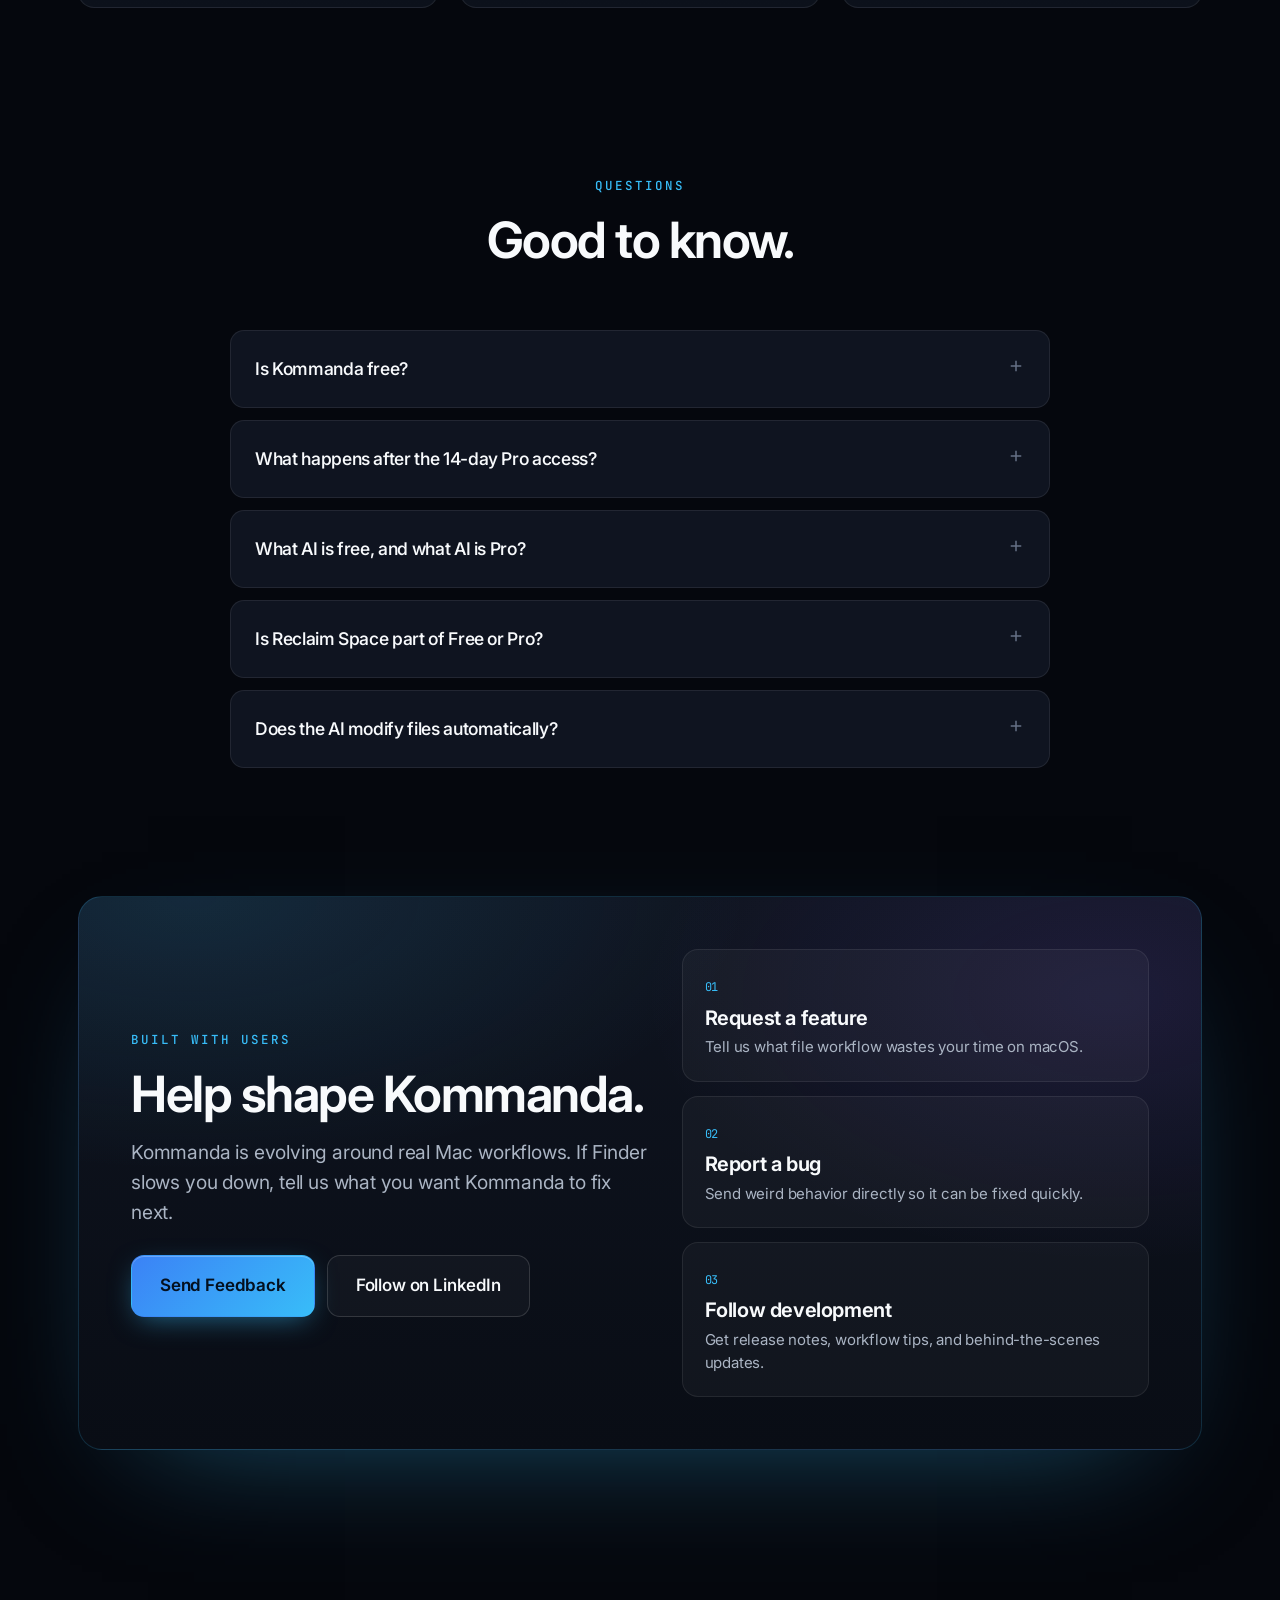
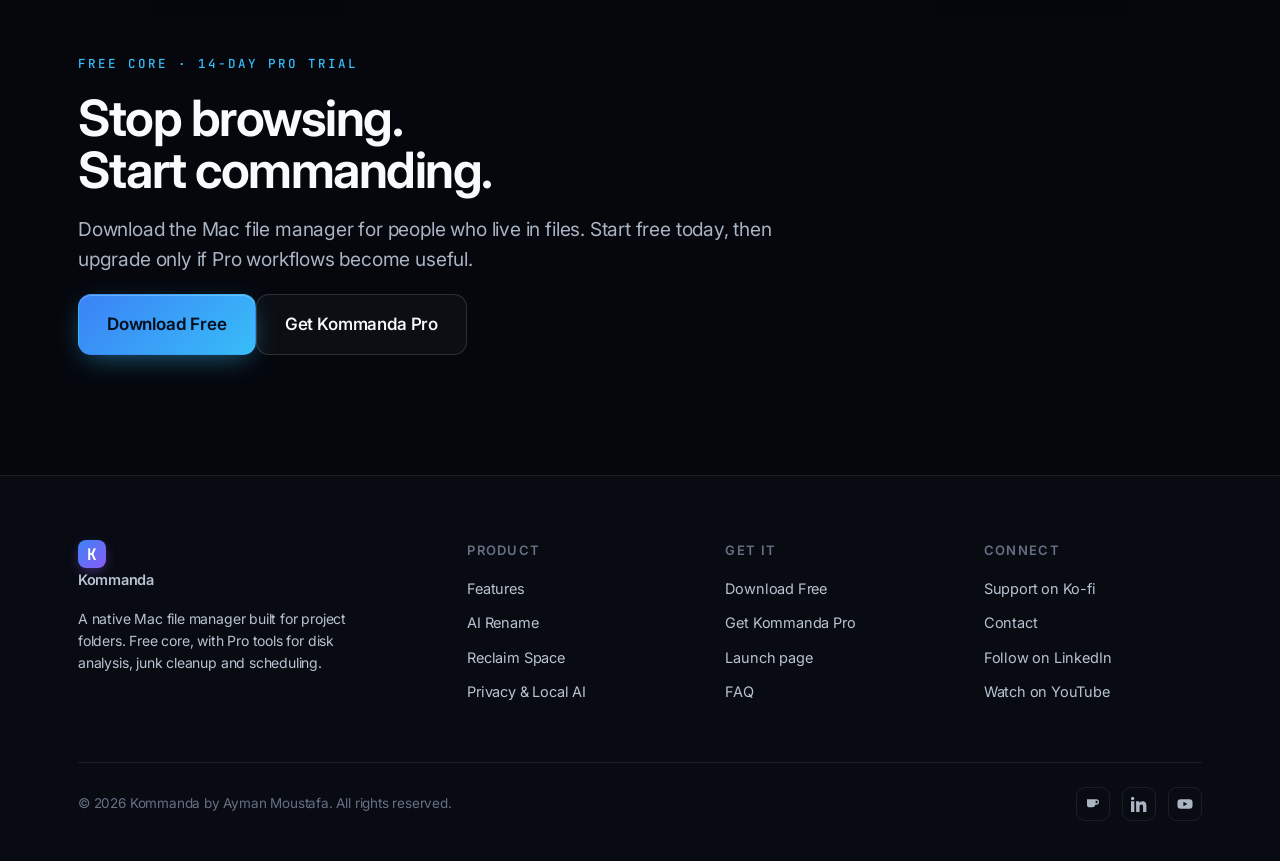
==== commit e5f51ce8: "Add 2.27 features, correct the free-AI and privacy claims, say Pro everywhere Connect to Server / Ai" ====
--- a/index.html
+++ b/index.html
@@ -69,7 +69,7 @@
   "name": "Kommanda",
   "applicationCategory": "FileManagerApplication",
   "operatingSystem": "macOS",
-  "softwareVersion": "2.26.0",
+  "softwareVersion": "2.27.0",
   "description": "A native macOS file manager built for project folders: dual- or single-pane operations, live previews, an embedded terminal, folder graphs, and a cleaner that knows rebuildable build junk from your source.",
   "url": "https://kommanda.app/",
   "downloadUrl": "https://github.com/ayman3000/kommanda-app/releases/latest/download/Kommanda.dmg",
@@ -325,6 +325,7 @@
           <li>Embedded terminal, archives (zip/extract), and Get Info (⌘I) for multi-select</li>
           <li>Batch image resize, favorites, recent folders, sorting, hidden files, native Share</li>
           <li>Browse your cloud drives — iCloud, Google Drive, Dropbox, OneDrive, Box</li>
+          <li>Connect to servers (SMB, AFP, NFS, WebDAV) and send files with AirDrop, right from the sidebar</li>
           <li>Copy a project without node_modules, .env and build output — or trash them in place</li>
           <li>Copy Image to paste pictures straight into chats, and accurate PowerPoint slide previews</li>
         </ul>
@@ -364,7 +365,7 @@
 </section>
 
 <section class="section section--tight" id="faq">
-  <div class="wrap"><div class="section-head reveal"><p class="eyebrow">Questions</p><h2>Good to know.</h2></div><div class="faq reveal"><details><summary>Is Kommanda free?<span class="chev"><svg aria-hidden="true" focusable="false" width="18" height="18" viewBox="0 0 24 24" fill="none" stroke="currentColor" stroke-width="2"><path d="M12 5v14M5 12h14"/></svg></span></summary><p class="faq-a">Yes. The Free version is free forever: dual-pane file management, search, previews (including accurate PowerPoint slides), the embedded terminal, Get Info, image and archive tools, cloud drives, and Copy Without / Remove for project folders.</p></details><details><summary>What happens after the 14-day Pro access?<span class="chev"><svg aria-hidden="true" focusable="false" width="18" height="18" viewBox="0 0 24 24" fill="none" stroke="currentColor" stroke-width="2"><path d="M12 5v14M5 12h14"/></svg></span></summary><p class="faq-a">Kommanda keeps working on the Free version. You are never locked out of the app. Upgrade only if you want Pro features.</p></details><details><summary>What AI is free, and what AI is Pro?<span class="chev"><svg aria-hidden="true" focusable="false" width="18" height="18" viewBox="0 0 24 24" fill="none" stroke="currentColor" stroke-width="2"><path d="M12 5v14M5 12h14"/></svg></span></summary><p class="faq-a">The AI pane opens on the Free version so you can look around, but sending it a message needs Pro or the 14-day trial. Pro adds unlimited AI tabs, the command-running agent, and scheduled prompts. Either way you bring your own key, or run a local Ollama model so nothing leaves your Mac.</p></details><details><summary>Is Reclaim Space part of Free or Pro?<span class="chev"><svg aria-hidden="true" focusable="false" width="18" height="18" viewBox="0 0 24 24" fill="none" stroke="currentColor" stroke-width="2"><path d="M12 5v14M5 12h14"/></svg></span></summary><p class="faq-a">Pro. Reclaim Space finds regenerable developer caches, node_modules, build artifacts and similar cleanup targets across your whole Mac, and is part of Pro along with Folder Analysis and the Scheduler. Cleaning a single project folder (right-click → Remove ▸ node_modules, .env, caches) is free. The 14-day trial includes it, so you can see what it finds on your own machine before deciding.</p></details><details><summary>Does the AI modify files automatically?<span class="chev"><svg aria-hidden="true" focusable="false" width="18" height="18" viewBox="0 0 24 24" fill="none" stroke="currentColor" stroke-width="2"><path d="M12 5v14M5 12h14"/></svg></span></summary><p class="faq-a">No. File-changing actions are previewed and require confirmation. Kommanda drafts the plan; you decide whether to apply it, review each step, or cancel.</p></details></div></div>
+  <div class="wrap"><div class="section-head reveal"><p class="eyebrow">Questions</p><h2>Good to know.</h2></div><div class="faq reveal"><details><summary>Is Kommanda free?<span class="chev"><svg aria-hidden="true" focusable="false" width="18" height="18" viewBox="0 0 24 24" fill="none" stroke="currentColor" stroke-width="2"><path d="M12 5v14M5 12h14"/></svg></span></summary><p class="faq-a">Yes. The Free version is free forever: dual-pane file management, search, previews (including accurate PowerPoint slides), the embedded terminal, Get Info, image and archive tools, cloud drives and network shares, and Copy Without / Remove for project folders.</p></details><details><summary>What happens after the 14-day Pro access?<span class="chev"><svg aria-hidden="true" focusable="false" width="18" height="18" viewBox="0 0 24 24" fill="none" stroke="currentColor" stroke-width="2"><path d="M12 5v14M5 12h14"/></svg></span></summary><p class="faq-a">Kommanda keeps working on the Free version. You are never locked out of the app. Upgrade only if you want Pro features.</p></details><details><summary>What AI is free, and what AI is Pro?<span class="chev"><svg aria-hidden="true" focusable="false" width="18" height="18" viewBox="0 0 24 24" fill="none" stroke="currentColor" stroke-width="2"><path d="M12 5v14M5 12h14"/></svg></span></summary><p class="faq-a">The AI pane opens on the Free version so you can look around, but sending it a message needs Pro or the 14-day trial. Pro adds unlimited AI tabs, the command-running agent, and scheduled prompts. Either way you bring your own key, or run a local Ollama model so nothing leaves your Mac.</p></details><details><summary>Is Reclaim Space part of Free or Pro?<span class="chev"><svg aria-hidden="true" focusable="false" width="18" height="18" viewBox="0 0 24 24" fill="none" stroke="currentColor" stroke-width="2"><path d="M12 5v14M5 12h14"/></svg></span></summary><p class="faq-a">Pro. Reclaim Space finds regenerable developer caches, node_modules, build artifacts and similar cleanup targets across your whole Mac, and is part of Pro along with Folder Analysis and the Scheduler. Cleaning a single project folder (right-click → Remove ▸ node_modules, .env, caches) is free. The 14-day trial includes it, so you can see what it finds on your own machine before deciding.</p></details><details><summary>Does the AI modify files automatically?<span class="chev"><svg aria-hidden="true" focusable="false" width="18" height="18" viewBox="0 0 24 24" fill="none" stroke="currentColor" stroke-width="2"><path d="M12 5v14M5 12h14"/></svg></span></summary><p class="faq-a">No. File-changing actions are previewed and require confirmation. Kommanda drafts the plan; you decide whether to apply it, review each step, or cancel.</p></details></div></div>
 </section>
 
 <section class="section section--tight engagement" id="community">
@@ -388,7 +389,7 @@
   </div>
 </section>
 
-<section class="section"><div class="wrap"><div class="final reveal"><p class="eyebrow">Free core · 14-day Pro trial</p><h2>Stop browsing.<br>Start commanding.</h2><p class="lead">Download the Mac file manager for people who live in files. Start free today, then upgrade only if premium workflows become useful.</p><div class="final-cta"><a class="btn btn--primary btn--lg" href="https://github.com/ayman3000/kommanda-app/releases/latest/download/Kommanda.dmg" target="_blank" rel="noopener">Download Free</a><a class="btn btn--ghost btn--lg" href="https://store.kommanda.app" target="_blank" rel="noopener">Get Kommanda Pro</a></div></div></div></section>
+<section class="section"><div class="wrap"><div class="final reveal"><p class="eyebrow">Free core · 14-day Pro trial</p><h2>Stop browsing.<br>Start commanding.</h2><p class="lead">Download the Mac file manager for people who live in files. Start free today, then upgrade only if Pro workflows become useful.</p><div class="final-cta"><a class="btn btn--primary btn--lg" href="https://github.com/ayman3000/kommanda-app/releases/latest/download/Kommanda.dmg" target="_blank" rel="noopener">Download Free</a><a class="btn btn--ghost btn--lg" href="https://store.kommanda.app" target="_blank" rel="noopener">Get Kommanda Pro</a></div></div></div></section>
 <footer class="site-footer">
   <div class="wrap">
     <div class="footer-grid">
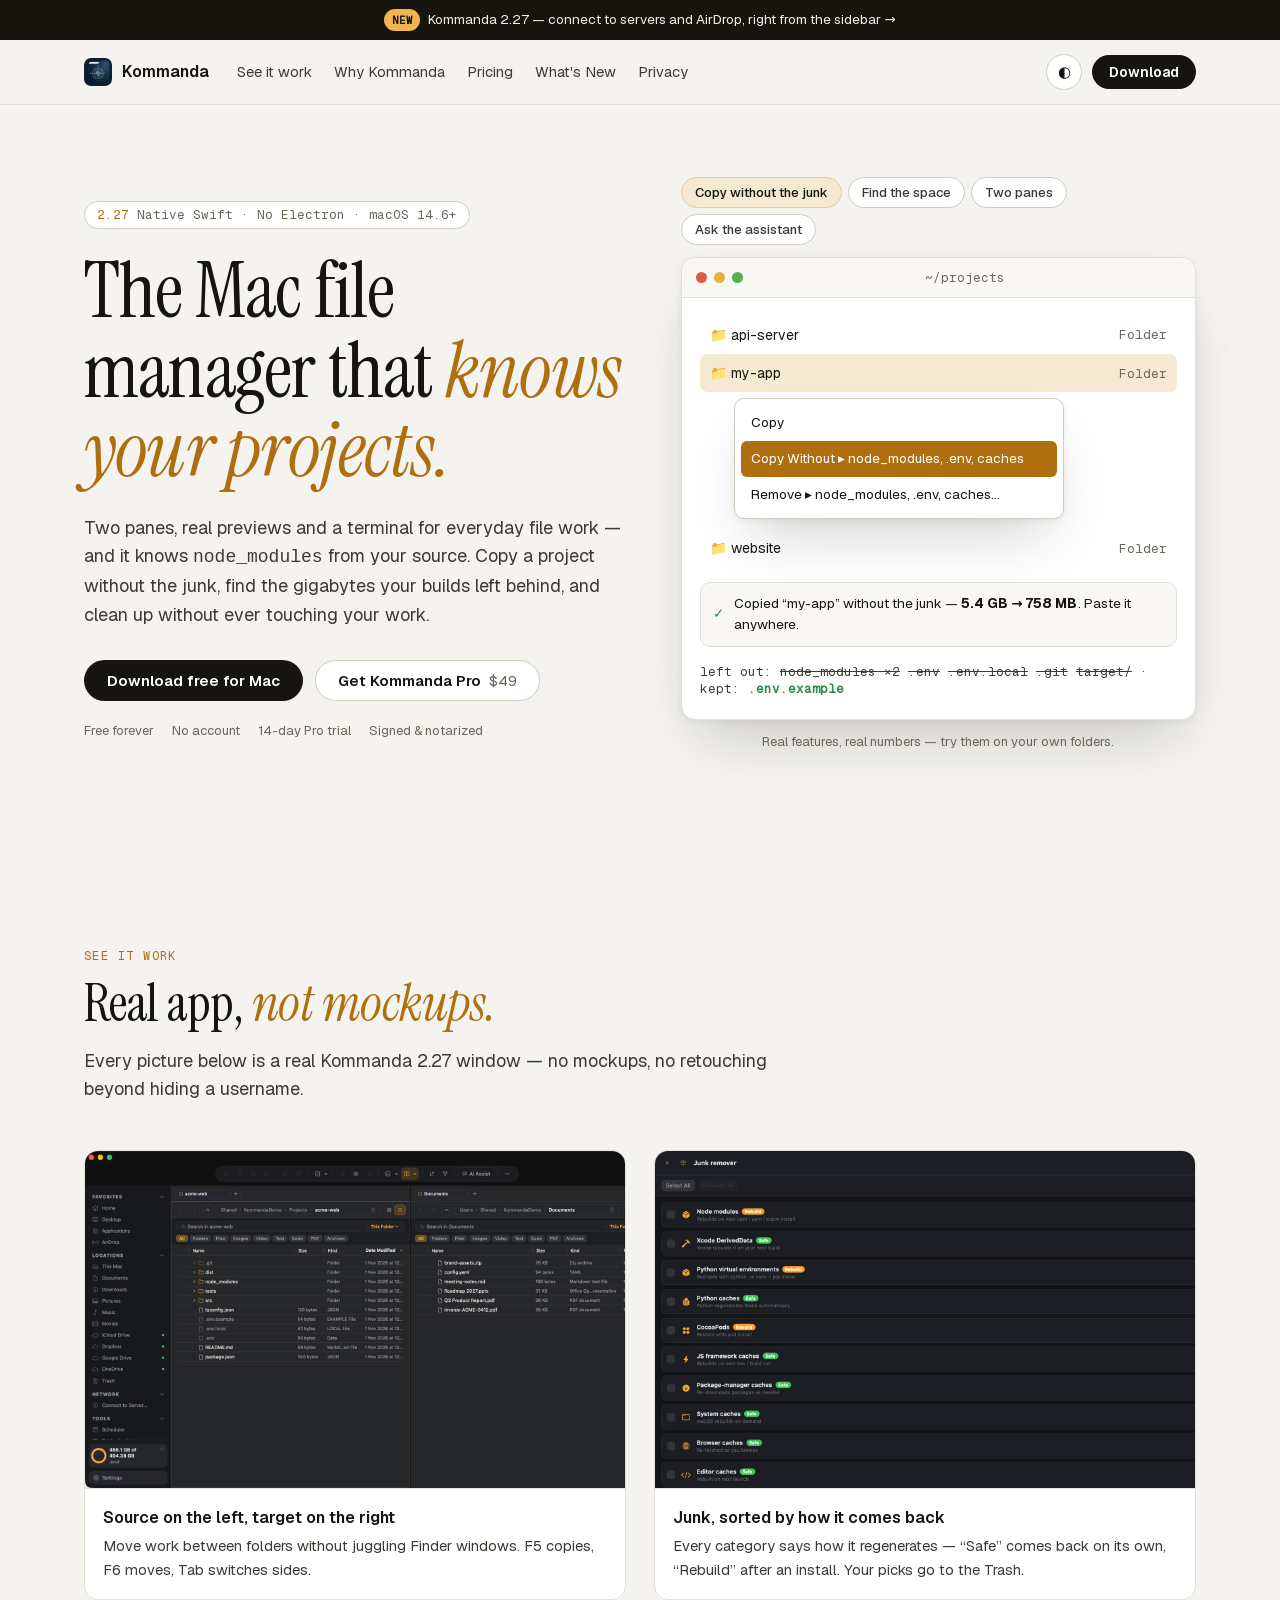
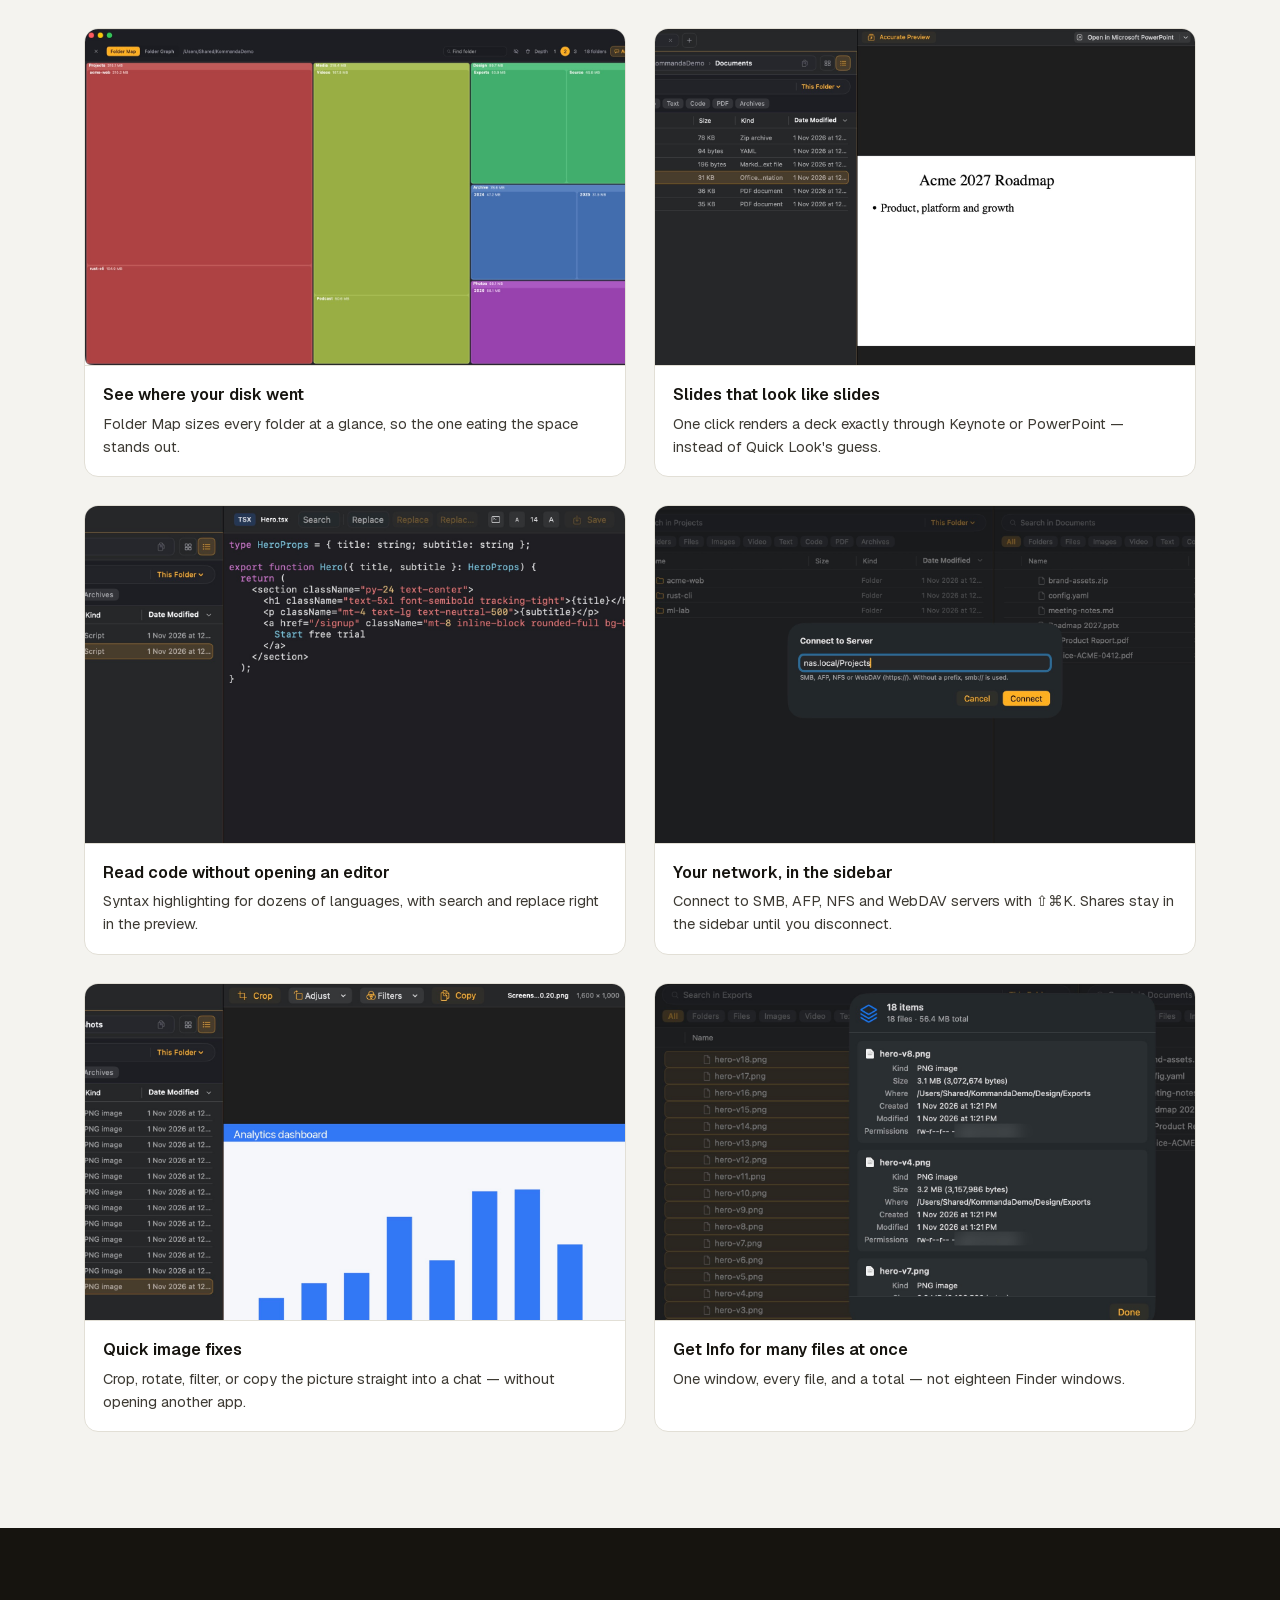
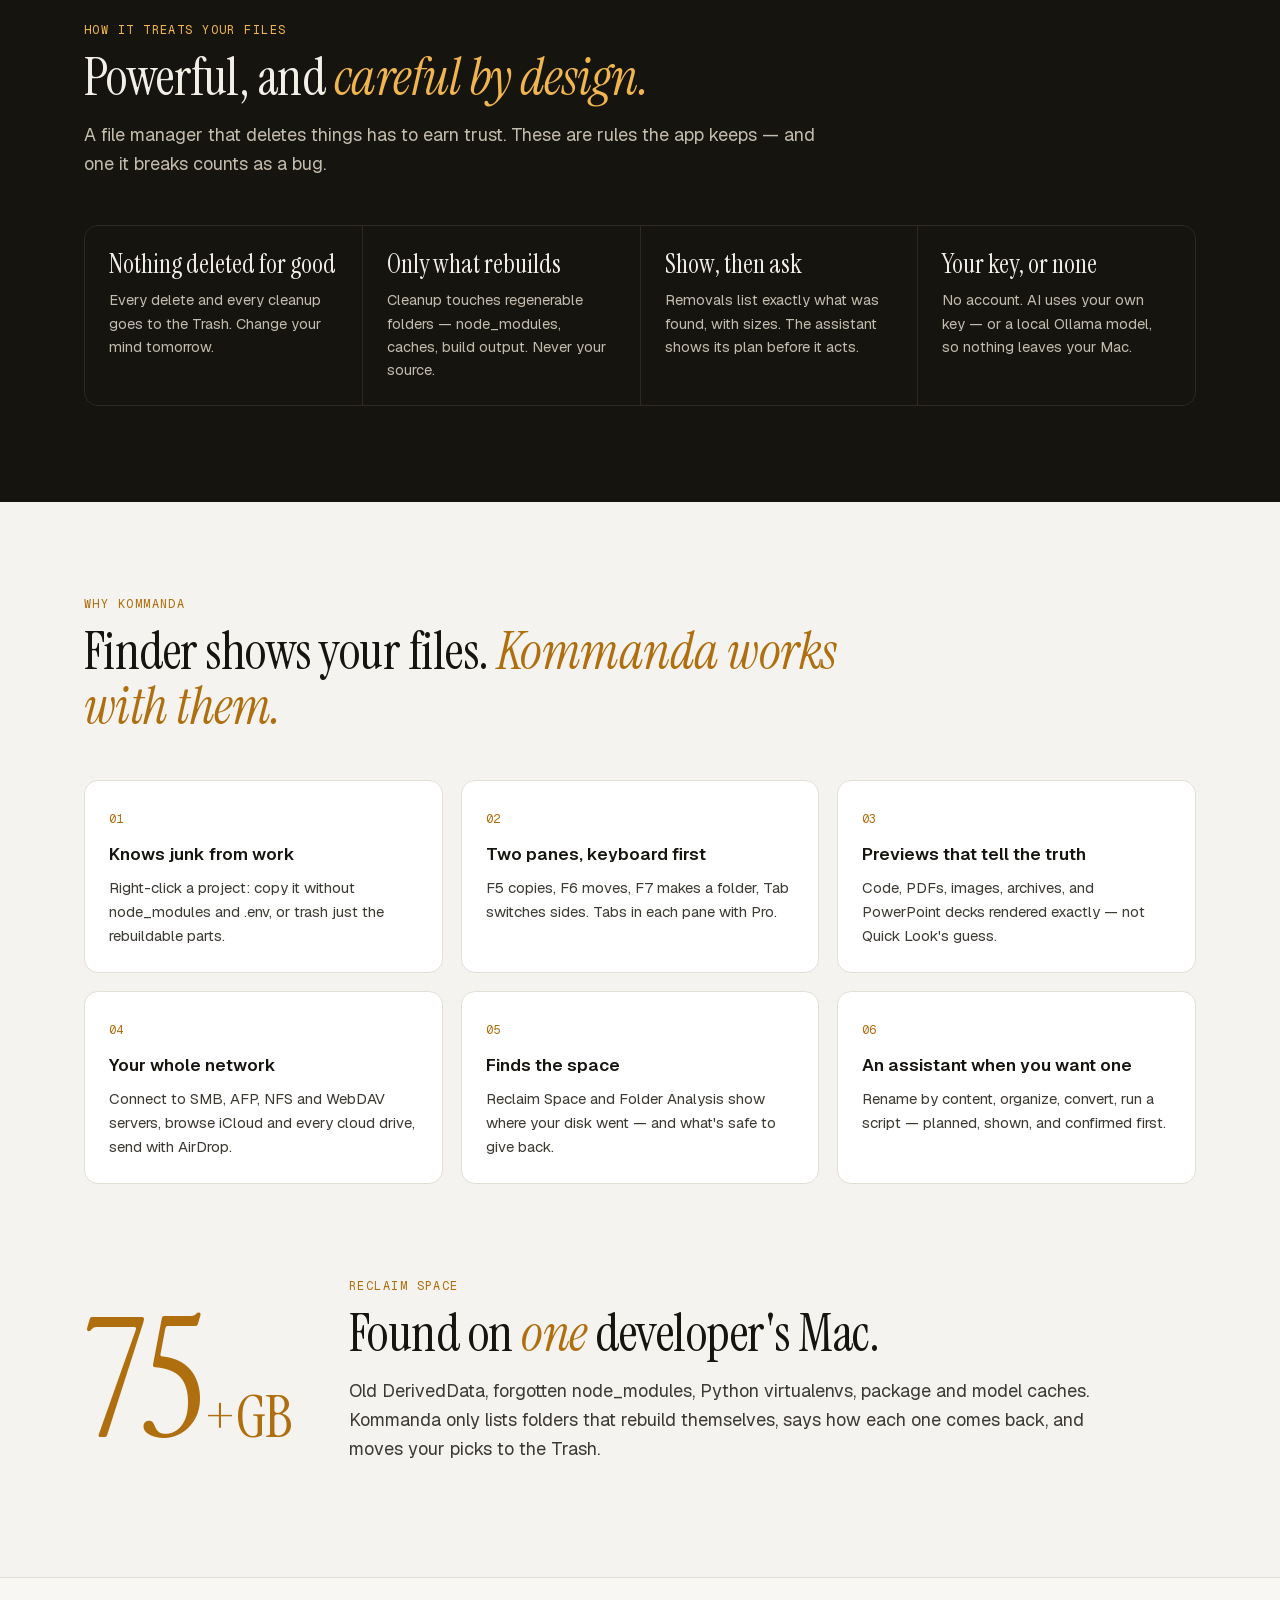
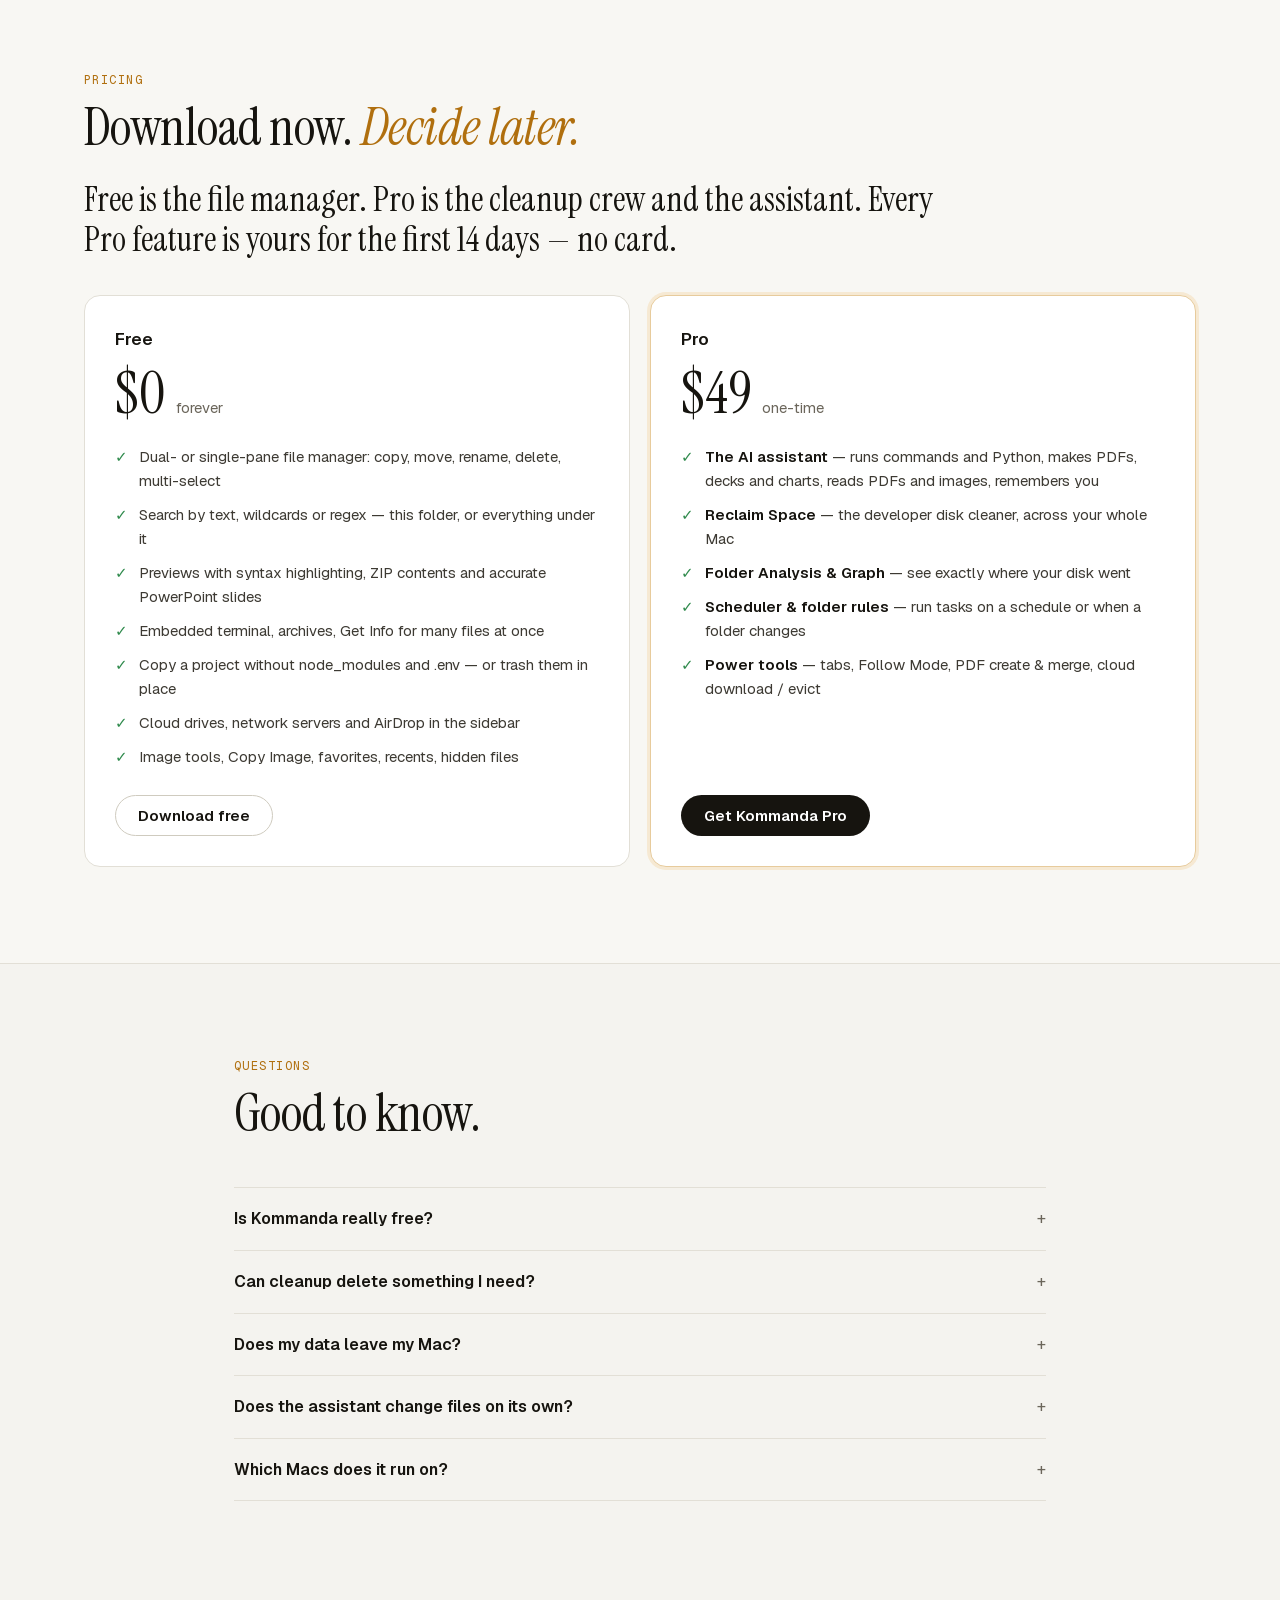
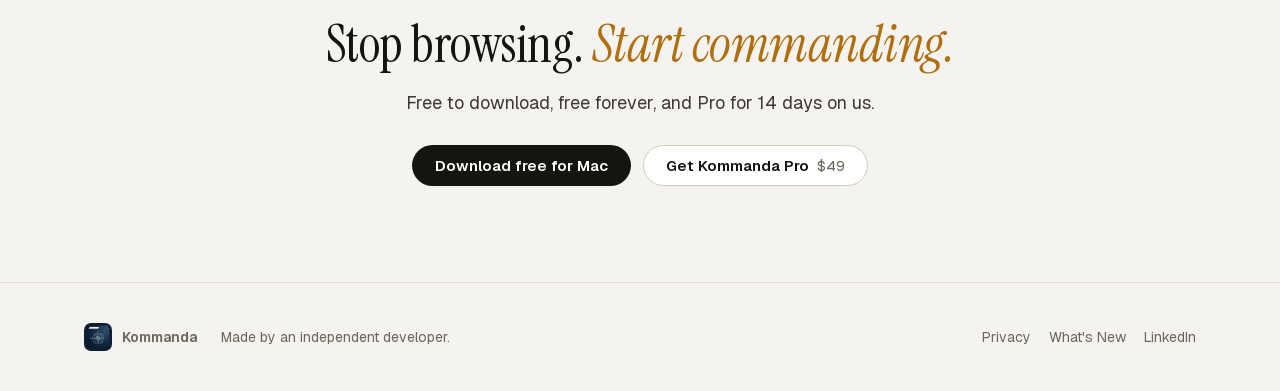
==== commit 76af881b: "Redesign the home page: outcome-first hero, real 2.27 screenshots, Naseem's design system - "The Mac" ====
--- a/index.html
+++ b/index.html
@@ -16,8 +16,8 @@
 <link rel="icon" type="image/png" sizes="32x32" href="https://kommanda.app/favicon.png">
 <link rel="apple-touch-icon" sizes="180x180" href="https://kommanda.app/apple-touch-icon.png">
 <link rel="icon" type="image/png" sizes="192x192" href="https://kommanda.app/assets/icons/icon-192.png">
-<title>Kommanda — The Mac File Manager That Understands Your Projects</title>
-<meta name="description" content="A Mac file manager built for project folders: dual-pane, live previews, embedded terminal, folder graphs, and a cleaner that knows node_modules from your work.">
+<title>Kommanda — the Mac file manager that knows your projects</title>
+<meta name="description" content="A native Mac file manager for project folders: two panes, real previews and a terminal — and it knows node_modules from your source. Copy a project without the junk, find the gigabytes your builds left behind, and clean up safely.">
 <meta name="keywords" content="mac file manager, dual pane file manager mac, finder alternative mac, macos file manager, developer file manager, ai file manager mac, reclaim space mac, folder graph mac, kommanda">
 <meta name="author" content="Ayman Hamed">
 <meta name="robots" content="index, follow, max-image-preview:large, max-snippet:-1, max-video-preview:-1">
@@ -25,43 +25,22 @@
 <meta property="og:site_name" content="Kommanda">
 <meta property="og:type" content="website">
   <meta property="og:locale" content="en_US">
-<meta property="og:title" content="Kommanda — the Mac file manager that understands your projects">
-<meta property="og:description" content="Finder treats a repo as a folder of opaque files. Kommanda knows the difference between your work and the 40 GB of build junk under it.">
+<meta property="og:title" content="Kommanda — the Mac file manager that knows your projects">
+<meta property="og:description" content="Finder shows your files. Kommanda knows your projects — copy without node_modules and .env, find the space your builds left behind, and clean up safely.">
 <meta property="og:url" content="https://kommanda.app/">
-<meta property="og:image" content="https://kommanda.app/assets/images/og-kommanda.png">
-<meta property="og:image:secure_url" content="https://kommanda.app/assets/images/og-kommanda.png">
+<meta property="og:image" content="https://kommanda.app/assets/images/og-kommanda-v2.png">
+<meta property="og:image:secure_url" content="https://kommanda.app/assets/images/og-kommanda-v2.png">
 <meta property="og:image:type" content="image/png">
 <meta property="og:image:width" content="1200">
 <meta property="og:image:height" content="630">
-<meta property="og:image:alt" content="Kommanda macOS file manager preview showing the app workspace.">
+<meta property="og:image:alt" content="Kommanda with a project on the left and documents on the right.">
 <meta name="twitter:card" content="summary_large_image">
-<meta name="twitter:title" content="Kommanda — the Mac file manager that understands your projects">
-<meta name="twitter:description" content="Finder treats a repo as a folder of opaque files. Kommanda knows the difference between your work and the 40 GB of build junk under it.">
-<meta name="twitter:image" content="https://kommanda.app/assets/images/og-kommanda.png">
-<meta name="twitter:image:alt" content="Kommanda macOS file manager preview showing the app workspace.">
+<meta name="twitter:title" content="Kommanda — the Mac file manager that knows your projects">
+<meta name="twitter:description" content="Finder shows your files. Kommanda knows your projects — copy without node_modules and .env, find the space your builds left behind, and clean up safely.">
+<meta name="twitter:image" content="https://kommanda.app/assets/images/og-kommanda-v2.png">
+<meta name="twitter:image:alt" content="Kommanda with a project on the left and documents on the right.">
 <link rel="canonical" href="https://kommanda.app/">
 <!-- /Social sharing preview -->
-
-
-<link rel="preconnect" href="https://fonts.googleapis.com">
-<link rel="preconnect" href="https://fonts.gstatic.com" crossorigin>
-<link href="https://fonts.googleapis.com/css2?family=Inter:wght@400;500;600;700&family=JetBrains+Mono:wght@400;500;600&display=swap" rel="stylesheet">
-<link rel="stylesheet" href="assets/kommanda.css">
-<script>document.documentElement.className += ' js';</script>
-<style>
-.hero { position:relative; padding:116px 0 86px; overflow:hidden; }
-.hero::before { content:""; position:absolute; inset:0; z-index:-2; background:radial-gradient(52% 42% at 50% -5%, rgba(59,130,246,.31), transparent 62%), radial-gradient(38% 38% at 84% 8%, rgba(139,92,246,.18), transparent 70%), var(--bg); }
-.hero::after { content:""; position:absolute; inset:0; z-index:-1; opacity:.5; background-image:linear-gradient(rgba(255,255,255,.025) 1px,transparent 1px),linear-gradient(90deg,rgba(255,255,255,.025) 1px,transparent 1px); background-size:64px 64px; -webkit-mask-image:radial-gradient(70% 55% at 50% 0%,#000,transparent 75%); mask-image:radial-gradient(70% 55% at 50% 0%,#000,transparent 75%); }
-.hero-inner { text-align:center; max-width:930px; margin:0 auto; }
-.hero h1 { margin:22px 0 0; }
-.hero .lead { margin:22px auto 0; }
-.hero-cta { display:flex; gap:14px; justify-content:center; margin-top:34px; flex-wrap:wrap; }
-.trust-row { display:flex; gap:10px 22px; justify-content:center; flex-wrap:wrap; margin-top:26px; }
-.trust-row span { font-size:13.5px; color:var(--faint); display:inline-flex; align-items:center; gap:8px; }
-.trust-row svg { width:15px; height:15px; stroke:var(--green); fill:none; stroke-width:2; }
-.app-shell { max-width:1080px; margin:62px auto 0; }
-.app-shell .mac img { max-height:620px; object-fit:cover; object-position:top center; }
-</style>
 <script type="application/ld+json">
 {
   "@context": "https://schema.org",
@@ -70,7 +49,7 @@
   "applicationCategory": "FileManagerApplication",
   "operatingSystem": "macOS",
   "softwareVersion": "2.27.0",
-  "description": "A native macOS file manager built for project folders: dual- or single-pane operations, live previews, an embedded terminal, folder graphs, and a cleaner that knows rebuildable build junk from your source.",
+  "description": "A native Mac file manager for project folders: two panes, real previews and a terminal — and it knows node_modules from your source. Copy a project without the junk, find the gigabytes your builds left behind, and clean up safely.",
   "url": "https://kommanda.app/",
   "downloadUrl": "https://github.com/ayman3000/kommanda-app/releases/latest/download/Kommanda.dmg",
   "image": "https://kommanda.app/assets/images/share-icon-kommanda-v274.png",
@@ -118,299 +97,426 @@
   ]
 }
 </script>
-</head><body>
-<header class="site-header">
-  <div class="wrap nav">
-    <a class="brand" href="index.html"><span class="logo-mark">K</span> Kommanda</a>
-    <nav class="nav-links">
-      <a href="#features">Features</a>
-      <a href="#ai-rename">AI Rename</a>
-      <a href="#reclaim">Reclaim Space</a>
-      <a href="privacy.html">Privacy</a>
-      <a href="#pricing">Pricing</a>
-    </nav>
-    <div class="nav-cta">
-      <a class="btn btn--ghost btn--sm" href="launch.html">See it work</a>
-      <a class="btn btn--primary btn--sm" href="https://github.com/ayman3000/kommanda-app/releases/latest/download/Kommanda.dmg" target="_blank" rel="noopener">Download Free</a>
-      <button class="menu-btn" aria-label="Menu"><svg aria-hidden="true" focusable="false" width="20" height="20" viewBox="0 0 24 24" fill="none" stroke="currentColor" stroke-width="2"><path d="M4 7h16M4 12h16M4 17h16"/></svg></button>
+<style>
+@font-face{font-family:'Geist';font-weight:400 700;font-display:swap;src:url(assets/fonts/geist-normal-400-700.woff2) format('woff2')}
+@font-face{font-family:'Geist Mono';font-weight:400;font-display:swap;src:url(assets/fonts/geist-mono-normal-400.woff2) format('woff2')}
+@font-face{font-family:'Instrument Serif';font-style:normal;font-display:swap;src:url(assets/fonts/instrument-serif-normal-400.woff2) format('woff2')}
+@font-face{font-family:'Instrument Serif';font-style:italic;font-display:swap;src:url(assets/fonts/instrument-serif-italic-400.woff2) format('woff2')}
+
+/* Same structure as naseemformac.com — sibling apps, one maker — with
+   Kommanda's own accent: the amber of its selection highlight. */
+:root{
+  --bg:#F4F3EF; --surface:#FFFFFF; --surface2:#F8F7F3;
+  --ink:#16140F; --text2:#3D3A33; --muted:#6B665B; --faint:#A39E92;
+  --line:#E2DFD6; --line2:#CFCBBF;
+  --accent:#B06F0E; --accent-soft:#F6E9D3; --accent-line:#E7CB9C;
+  --btn-bg:#16140F; --btn-fg:#FFFFFF;
+  --band:#16140F; --band-ink:#F2EFE7; --band-text:#C2BCAE; --band-line:#2E2A22; --band-accent:#F0B54E;
+  --ok:#2F8A4C;
+  --shadow:0 30px 60px -20px rgba(22,20,15,.22),0 2px 6px rgba(22,20,15,.06);
+  --serif:'Instrument Serif',Georgia,serif;
+  --sans:'Geist',-apple-system,BlinkMacSystemFont,system-ui,sans-serif;
+  --mono:'Geist Mono',ui-monospace,'SF Mono',Menlo,monospace;
+}
+@media (prefers-color-scheme:dark){:root:not([data-theme="light"]){
+  color-scheme:dark;
+  --bg:#12110D; --surface:#1B1A15; --surface2:#211F19;
+  --ink:#F2EFE7; --text2:#CFC9BB; --muted:#9A9384; --faint:#625D52;
+  --line:#2C2A23; --line2:#3D3A30;
+  --accent:#F0B54E; --accent-soft:#33270F; --accent-line:#5C451A;
+  --btn-bg:#F2EFE7; --btn-fg:#12110D;
+  --band:#0B0A08; --band-line:#2C2A23;
+  --ok:#5CC27C;
+  --shadow:0 30px 60px -20px rgba(0,0,0,.55),0 2px 6px rgba(0,0,0,.3);
+}}
+:root[data-theme="dark"]{
+  color-scheme:dark;
+  --bg:#12110D; --surface:#1B1A15; --surface2:#211F19;
+  --ink:#F2EFE7; --text2:#CFC9BB; --muted:#9A9384; --faint:#625D52;
+  --line:#2C2A23; --line2:#3D3A30;
+  --accent:#F0B54E; --accent-soft:#33270F; --accent-line:#5C451A;
+  --btn-bg:#F2EFE7; --btn-fg:#12110D;
+  --band:#0B0A08; --band-line:#2C2A23;
+  --ok:#5CC27C;
+  --shadow:0 30px 60px -20px rgba(0,0,0,.55),0 2px 6px rgba(0,0,0,.3);
+}
+*{box-sizing:border-box}
+html{scroll-behavior:smooth}
+body{margin:0;background:var(--bg);color:var(--ink);font:16px/1.6 var(--sans);-webkit-font-smoothing:antialiased}
+a{color:inherit}
+img{max-width:100%;display:block}
+.wrap{max-width:1160px;margin:0 auto;padding:0 24px}
+em.s{font-family:var(--serif);font-style:italic;font-weight:400;color:var(--accent)}
+.eyebrow{font:500 12px/1 var(--mono);letter-spacing:.12em;text-transform:uppercase;color:var(--accent);margin:0 0 14px}
+h1,h2,h3{font-family:var(--serif);font-weight:400;letter-spacing:-.01em;margin:0}
+h1{font-size:clamp(44px,6.4vw,78px);line-height:1.02}
+h2{font-size:clamp(34px,4.4vw,52px);line-height:1.06}
+h3{font-family:var(--sans);font-weight:600;font-size:17px;letter-spacing:0}
+.lead{font-size:18px;color:var(--text2);max-width:62ch}
+.muted{color:var(--muted)}
+section{padding:96px 0}
+
+/* announcement + nav */
+.announce{background:var(--band);color:var(--band-text);font-size:13.5px;text-align:center;padding:9px 16px}
+.announce a{color:var(--band-ink);text-decoration:none}
+.announce .tag{font:600 10.5px/1 var(--mono);background:var(--band-accent);color:#16140F;border-radius:999px;padding:4px 8px;margin-right:8px;letter-spacing:.06em}
+nav.top{position:sticky;top:0;z-index:20;background:color-mix(in srgb,var(--bg) 82%,transparent);backdrop-filter:blur(14px);border-bottom:1px solid var(--line)}
+nav.top .wrap{display:flex;align-items:center;gap:28px;height:64px}
+.brand{display:flex;align-items:center;gap:10px;font-weight:600;text-decoration:none}
+.brand img{width:28px;height:28px;border-radius:7px}
+.navlinks{display:flex;gap:22px;font-size:14.5px;color:var(--text2)}
+.navlinks a{text-decoration:none}
+.navlinks a:hover{color:var(--ink)}
+.navright{margin-left:auto;display:flex;gap:10px;align-items:center}
+.btn{display:inline-flex;align-items:center;gap:8px;border-radius:999px;padding:12px 22px;font:600 15px/1 var(--sans);text-decoration:none;border:1px solid transparent;cursor:pointer}
+.btn-primary{background:var(--btn-bg);color:var(--btn-fg)}
+.btn-ghost{border-color:var(--line2);color:var(--ink);background:var(--surface)}
+.btn-sm{padding:9px 16px;font-size:14px}
+.btn .price{font-weight:400;color:var(--muted)}
+.theme-toggle{width:36px;height:36px;border-radius:50%;border:1px solid var(--line2);background:var(--surface);color:var(--ink);cursor:pointer;font-size:15px}
+
+/* hero */
+.hero{padding:72px 0 88px}
+.hero .grid{display:grid;grid-template-columns:1.05fr 1fr;gap:56px;align-items:center}
+.badge{display:inline-flex;gap:8px;align-items:center;font:500 12.5px/1 var(--mono);color:var(--muted);border:1px solid var(--line2);border-radius:999px;padding:7px 12px;margin-bottom:22px;background:var(--surface)}
+.badge b{color:var(--accent);font-weight:500}
+.hero .lead{margin:24px 0 30px}
+.cta{display:flex;gap:12px;flex-wrap:wrap}
+.micro{display:flex;gap:18px;flex-wrap:wrap;font-size:13px;color:var(--muted);margin-top:20px}
+
+/* demo window */
+.demo-tabs{display:flex;gap:6px;flex-wrap:wrap;margin-bottom:12px}
+.demo-tabs button{font:500 13px/1 var(--sans);padding:8px 13px;border-radius:999px;border:1px solid var(--line2);background:var(--surface);color:var(--text2);cursor:pointer}
+.demo-tabs button[aria-selected="true"]{background:var(--accent-soft);border-color:var(--accent-line);color:var(--ink)}
+.win{background:var(--surface);border:1px solid var(--line);border-radius:14px;box-shadow:var(--shadow);overflow:hidden}
+.win-bar{display:flex;align-items:center;gap:7px;padding:11px 14px;border-bottom:1px solid var(--line);background:var(--surface2)}
+.win-bar i{width:11px;height:11px;border-radius:50%;background:#E6564D}
+.win-bar i:nth-child(2){background:#E9B13A}.win-bar i:nth-child(3){background:#56B24C}
+.win-bar span{margin:0 auto;font:500 12.5px var(--mono);color:var(--muted)}
+.win-body{padding:18px;min-height:330px}
+.pane{display:none}.pane.on{display:block}
+.row{display:flex;align-items:center;gap:10px;padding:8px 10px;border-radius:8px;font-size:14px}
+.row.sel{background:var(--accent-soft)}
+.row .k{margin-left:auto;font:12.5px var(--mono);color:var(--muted)}
+.row s{color:var(--faint)}
+.menu{margin:6px 0 10px 34px;border:1px solid var(--line2);border-radius:10px;background:var(--surface);box-shadow:var(--shadow);width:min(330px,90%);padding:6px;font-size:13.5px}
+.menu div{padding:7px 10px;border-radius:6px}
+.menu .hl{background:var(--accent);color:#fff}
+:root[data-theme="dark"] .menu .hl{color:#16140F}
+@media (prefers-color-scheme:dark){:root:not([data-theme="light"]) .menu .hl{color:#16140F}}
+.toast{margin-top:14px;display:flex;gap:10px;align-items:center;border:1px solid var(--line);border-radius:10px;padding:10px 12px;font-size:13.5px;background:var(--surface2)}
+.ok{color:var(--ok);font-weight:700}
+.chip{font:12px var(--mono);border:1px solid var(--line2);border-radius:6px;padding:2px 7px;color:var(--text2)}
+.bar{height:8px;border-radius:999px;background:var(--line);overflow:hidden;flex:1;max-width:150px}
+.bar b{display:block;height:100%;background:var(--accent)}
+.twopane{display:grid;grid-template-columns:1fr 1fr;gap:10px}
+.twopane .col{border:1px solid var(--line);border-radius:10px;padding:8px}
+.twopane .col.act{border-color:var(--accent-line);box-shadow:0 0 0 2px var(--accent-soft)}
+.colh{font:500 12px var(--mono);color:var(--muted);padding:2px 6px 8px}
+.bubble{background:var(--accent-soft);border:1px solid var(--accent-line);border-radius:12px;padding:10px 12px;font-size:14px;margin-left:auto;max-width:85%}
+.step{font:12.5px var(--mono);color:var(--text2);padding:4px 0}
+.step b{color:var(--ok)}
+.plan{border:1px solid var(--line2);border-radius:10px;padding:10px 12px;margin-top:10px;font-size:13px}
+.plan .act{display:flex;gap:8px;margin-top:10px}
+.mini{font:600 12px var(--sans);padding:6px 10px;border-radius:7px;border:1px solid var(--line2);background:var(--surface)}
+.mini.go{background:var(--accent);border-color:var(--accent);color:#fff}
+.demo-note{font-size:13px;color:var(--muted);margin-top:12px;text-align:center}
+
+/* sections */
+.head{max-width:760px;margin-bottom:46px}
+.head .lead{margin-top:16px}
+.gallery{display:grid;grid-template-columns:repeat(2,1fr);gap:28px}
+.shot{background:var(--surface);border:1px solid var(--line);border-radius:14px;overflow:hidden}
+.shot img{width:100%;aspect-ratio:16/10;object-fit:cover;object-position:top left;border-bottom:1px solid var(--line)}
+.shot div{padding:16px 18px 18px}
+.shot b{display:block;font-weight:600;margin-bottom:4px}
+.shot p{margin:0;font-size:14.5px;color:var(--text2)}
+.cards{display:grid;grid-template-columns:repeat(3,1fr);gap:18px}
+.card{background:var(--surface);border:1px solid var(--line);border-radius:14px;padding:24px}
+.card .n{font:500 12px var(--mono);color:var(--accent)}
+.card h3{margin:10px 0 8px}
+.card p{margin:0;font-size:15px;color:var(--text2)}
+.band{background:var(--band);color:var(--band-ink)}
+.band .lead{color:var(--band-text)}
+.band .eyebrow{color:var(--band-accent)}
+.band em.s{color:var(--band-accent)}
+.principles{display:grid;grid-template-columns:repeat(4,1fr);gap:1px;background:var(--band-line);border:1px solid var(--band-line);border-radius:14px;overflow:hidden;margin-top:44px}
+.principles div{background:var(--band);padding:24px}
+.principles b{display:block;font-family:var(--serif);font-weight:400;font-size:26px;line-height:1.1;margin-bottom:10px}
+.principles p{margin:0;font-size:14.5px;color:var(--band-text)}
+.stat{display:grid;grid-template-columns:auto 1fr;gap:56px;align-items:center}
+.big{font-family:var(--serif);font-size:clamp(90px,13vw,170px);line-height:.9;color:var(--accent)}
+.big small{font-size:.35em}
+.price-grid{display:grid;grid-template-columns:1fr 1fr;gap:20px}
+.pcard{background:var(--surface);border:1px solid var(--line);border-radius:16px;padding:30px;display:flex;flex-direction:column}
+.pcard.pro{border-color:var(--accent-line);box-shadow:0 0 0 3px var(--accent-soft)}
+.pcard .amt{font-family:var(--serif);font-size:58px;line-height:1;margin:12px 0 4px}
+.pcard .amt small{font:400 15px var(--sans);color:var(--muted)}
+.pcard ul{list-style:none;padding:0;margin:18px 0 26px;display:grid;gap:10px;font-size:15px;color:var(--text2)}
+.pcard li{padding-left:24px;position:relative}
+.pcard li:before{content:"✓";position:absolute;left:0;color:var(--ok);font-weight:700}
+.pcard li b{color:var(--ink);font-weight:600}
+.pcard .btn{margin-top:auto;align-self:flex-start}
+.tagline{font-family:var(--serif);font-size:clamp(26px,3vw,34px);line-height:1.2;margin:0 0 34px;max-width:860px}
+details{border-top:1px solid var(--line);padding:18px 0}
+details:last-child{border-bottom:1px solid var(--line)}
+summary{cursor:pointer;font-weight:600;list-style:none;display:flex;justify-content:space-between}
+summary::after{content:"+";color:var(--muted);font-weight:400}
+details[open] summary::after{content:"–"}
+details p{color:var(--text2);margin:10px 0 0;max-width:75ch}
+.final{text-align:center}
+.final .cta{justify-content:center;margin-top:28px}
+footer{border-top:1px solid var(--line);padding:40px 0;font-size:14px;color:var(--muted)}
+footer .wrap{display:flex;gap:24px;flex-wrap:wrap;align-items:center}
+footer a{text-decoration:none}
+footer .sp{margin-left:auto;display:flex;gap:18px}
+
+/* Grid children default to min-width:auto, so one long unbreakable line
+   (the demo's monospace rows) widened the whole page on phones. */
+.hero .grid>*,.twopane>*,.price-grid>*{min-width:0}
+.win-body,.step,.toast{overflow-wrap:anywhere}
+.cta .btn{white-space:nowrap}
+@media (max-width:900px){
+  .hero .grid,.stat,.price-grid{grid-template-columns:1fr}
+  .cards{grid-template-columns:1fr 1fr}
+  .principles{grid-template-columns:1fr 1fr}
+  .navlinks{display:none}
+}
+@media (max-width:620px){
+  .gallery,.cards,.principles,.twopane{grid-template-columns:1fr}
+  section{padding:70px 0}
+  .wrap{padding:0 16px}
+}
+</style>
+</head>
+<body>
+
+<div class="announce"><a href="https://github.com/ayman3000/kommanda-app/releases/latest" target="_blank" rel="noopener"><span class="tag">NEW</span>Kommanda 2.27 — connect to servers and AirDrop, right from the sidebar →</a></div>
+
+<nav class="top"><div class="wrap">
+  <a class="brand" href="#"><img src="apple-touch-icon.png" alt="">Kommanda</a>
+  <div class="navlinks">
+    <a href="#runs">See it work</a><a href="#different">Why Kommanda</a><a href="#pricing">Pricing</a><a href="https://github.com/ayman3000/kommanda-app/releases" target="_blank" rel="noopener">What's New</a><a href="privacy.html">Privacy</a>
+  </div>
+  <div class="navright">
+    <button class="theme-toggle" id="theme" aria-label="Switch light or dark">◐</button>
+    <a class="btn btn-primary btn-sm" href="https://github.com/ayman3000/kommanda-app/releases/latest/download/Kommanda.dmg">Download</a>
+  </div>
+</div></nav>
+
+<header class="hero"><div class="wrap grid">
+  <div>
+    <span class="badge"><b>2.27</b> Native Swift · No Electron · macOS 14.6+</span>
+    <h1>The Mac file manager that <em class="s">knows your projects.</em></h1>
+    <p class="lead">Two panes, real previews and a terminal for everyday file work — and it knows <code>node_modules</code> from your source. Copy a project without the junk, find the gigabytes your builds left behind, and clean up without ever touching your work.</p>
+    <div class="cta">
+      <a class="btn btn-primary" href="https://github.com/ayman3000/kommanda-app/releases/latest/download/Kommanda.dmg">Download free for Mac</a>
+      <a class="btn btn-ghost" href="https://store.kommanda.app" target="_blank" rel="noopener">Get Kommanda Pro <span class="price">$49</span></a>
     </div>
-  </div>
-</header>
-<section class="hero" data-screen-label="Hero">
-  <div class="wrap hero-inner">
-    <span class="badge reveal"><span class="tag">macOS</span> Free core · 14-day Pro trial · No account · Signed &amp; notarized</span>
-    <h1 class="reveal">The Mac file manager<br>for <span class="grad-blue">real project work.</span></h1>
-    <p class="lead reveal">Finder is fine for browsing. Kommanda is for project work: dual- or single-pane operations, live previews with syntax highlighting, an embedded terminal, and a view of exactly where your disk went — plus a cleaner that only ever touches rebuildable build junk, never your source.</p>
-    <div class="hero-cta reveal">
-      <a class="btn btn--primary btn--lg" href="https://github.com/ayman3000/kommanda-app/releases/latest/download/Kommanda.dmg" target="_blank" rel="noopener">Download Free</a>
-      <a class="btn btn--ghost btn--lg" href="https://store.kommanda.app" target="_blank" rel="noopener">Get Kommanda Pro</a>
+    <div class="micro"><span>Free forever</span><span>No account</span><span>14-day Pro trial</span><span>Signed &amp; notarized</span></div>
+  </div>
+
+  <div>
+    <div class="demo-tabs" role="tablist">
+      <button role="tab" aria-selected="true" data-pane="copy">Copy without the junk</button>
+      <button role="tab" aria-selected="false" data-pane="space">Find the space</button>
+      <button role="tab" aria-selected="false" data-pane="panes">Two panes</button>
+      <button role="tab" aria-selected="false" data-pane="agent">Ask the assistant</button>
     </div>
-    <div class="hero-benefits reveal" aria-label="Kommanda core benefits">
-      <span>Knows node_modules from your work</span>
-      <span>See exactly where your disk went</span>
-      <span>Dual- or single-pane, previews, terminal</span>
-    </div>
-    <div class="trust-row reveal">
-      <span><svg aria-hidden="true" focusable="false" viewBox="0 0 24 24"><path d="M20 6L9 17l-5-5"/></svg> macOS 14.6+</span>
-      <span><svg aria-hidden="true" focusable="false" viewBox="0 0 24 24"><path d="M20 6L9 17l-5-5"/></svg> Apple Silicon + Intel</span>
-      <span><svg aria-hidden="true" focusable="false" viewBox="0 0 24 24"><path d="M20 6L9 17l-5-5"/></svg> Signed &amp; notarized</span>
-      <span><svg aria-hidden="true" focusable="false" viewBox="0 0 24 24"><path d="M20 6L9 17l-5-5"/></svg> No account or card</span>
-      <span><svg aria-hidden="true" focusable="false" viewBox="0 0 24 24"><path d="M20 6L9 17l-5-5"/></svg> Local AI option</span>
-    </div>
-    <div class="hero-proof reveal">
-      <div class="proof-chip"><b>Download first</b><small>Free forever. No account or card before trying it.</small></div>
-      <div class="proof-chip"><b>Dual-pane control</b><small>Move faster through real project folders.</small></div>
-      <div class="proof-chip"><b>Trustworthy install</b><small>Signed and notarized Developer ID Mac app.</small></div>
-      <div class="proof-chip"><b>Command center</b><small>Files, cleanup, preview, terminal, PDF, graph, AI.</small></div>
-    </div>
-  </div>
-  <div class="wrap app-shell reveal">
-    <div class="mac glow-wrap">
-      <div class="mac__bar"><div class="mac__dots"><i></i><i></i><i></i></div><span class="mac__title">kommanda — dual-pane workspace</span></div>
-      <img class="screen-img" src="assets/images/launch/main-dual-pane-sanitized.jpg" alt="Kommanda dual-pane file manager workspace on macOS" loading="eager" >
-    </div>
-    <p class="screen-caption">Dual-pane source and target, live previews, terminal, Reclaim Space, Folder Graph, and an AI assistant (Beta) — in one app.</p>
-  </div>
-</section>
-
-<section class="section" id="problem">
-  <div class="wrap">
-    <div class="section-head reveal">
-      <p class="eyebrow">The problem</p>
-      <h2>Finder shows your files.<br>Kommanda helps you work with them.</h2>
-      <p class="lead">When your day is full of screenshots, downloads, PDFs, code, archives, and project folders, browsing is not enough. You need a command center.</p>
-    </div>
-    <div class="problem-vs reveal">
-      <div class="pv-finder">
-        <h3>Browsing files</h3>
-        <div class="vs-li bad"><svg aria-hidden="true" focusable="false" viewBox="0 0 24 24" stroke-linecap="round"><path d="M18 6 6 18M6 6l12 12"/></svg>Open multiple Finder windows just to move files</div>
-        <div class="vs-li bad"><svg aria-hidden="true" focusable="false" viewBox="0 0 24 24" stroke-linecap="round"><path d="M18 6 6 18M6 6l12 12"/></svg>Rename and organize repetitive files by hand</div>
-        <div class="vs-li bad"><svg aria-hidden="true" focusable="false" viewBox="0 0 24 24" stroke-linecap="round"><path d="M18 6 6 18M6 6l12 12"/></svg>Jump between preview apps, terminal, and cleanup tools</div>
-      </div>
-      <div class="mid"><span>VS</span></div>
-      <div>
-        <h3>Commanding files</h3>
-        <div class="vs-li good"><svg aria-hidden="true" focusable="false" viewBox="0 0 24 24"><path d="M20 6 9 17l-5-5"/></svg>Dual-pane source → target with keyboard shortcuts</div>
-        <div class="vs-li good"><svg aria-hidden="true" focusable="false" viewBox="0 0 24 24"><path d="M20 6 9 17l-5-5"/></svg>Ask AI to draft safe file actions you approve</div>
-        <div class="vs-li good"><svg aria-hidden="true" focusable="false" viewBox="0 0 24 24"><path d="M20 6 9 17l-5-5"/></svg>Preview, code, PDF, terminal, graph, and cleanup in one app</div>
+    <div class="win">
+      <div class="win-bar"><i></i><i></i><i></i><span id="win-title">~/projects</span></div>
+      <div class="win-body">
+
+        <div class="pane on" id="p-copy">
+          <div class="row">📁 api-server <span class="k">Folder</span></div>
+          <div class="row sel">📁 my-app <span class="k">Folder</span></div>
+          <div class="menu">
+            <div>Copy</div>
+            <div class="hl">Copy Without ▸ node_modules, .env, caches</div>
+            <div>Remove ▸ node_modules, .env, caches…</div>
+          </div>
+          <div class="row">📁 website <span class="k">Folder</span></div>
+          <div class="toast"><span class="ok">✓</span><span> Copied “my-app” without the junk — <b>5.4&nbsp;GB → 758&nbsp;MB</b>. Paste it anywhere.</span></div>
+          <div class="step" style="margin-top:12px">left out: <s>node_modules ×2</s> <s>.env</s> <s>.env.local</s> <s>.git</s> <s>target/</s> · kept: <b>.env.example</b></div>
+        </div>
+
+        <div class="pane" id="p-space">
+          <div class="row"><b>Reclaim Space</b><span class="k">scanned ~/ · regenerable only</span></div>
+          <div class="row">node_modules <span class="chip">Rebuild</span><div class="bar" style="margin-left:auto"><b style="width:92%"></b></div></div>
+          <div class="row">Xcode DerivedData <span class="chip">Safe</span><div class="bar" style="margin-left:auto"><b style="width:74%"></b></div></div>
+          <div class="row">Package caches <span class="chip">Safe</span><div class="bar" style="margin-left:auto"><b style="width:46%"></b></div></div>
+          <div class="row">Python virtualenvs <span class="chip">Rebuild</span><div class="bar" style="margin-left:auto"><b style="width:30%"></b></div></div>
+          <div class="row">ML / model caches <span class="chip">Safe</span><div class="bar" style="margin-left:auto"><b style="width:22%"></b></div></div>
+          <div class="toast"><span class="ok">75+ GB</span><span> found on a real developer machine — every item rebuilds on its own, and it all goes to the Trash, not into the void.</span></div>
+        </div>
+
+        <div class="pane" id="p-panes">
+          <div class="twopane">
+            <div class="col act"><div class="colh">~/Downloads</div>
+              <div class="row sel">🖼 hero-shot.png</div><div class="row sel">🖼 hero-shot@2x.png</div><div class="row">📄 invoice-0412.pdf</div><div class="row">🗜 assets.zip</div>
+            </div>
+            <div class="col"><div class="colh">~/projects/website/images</div>
+              <div class="row">🖼 logo.svg</div><div class="row">🖼 og-card.png</div>
+            </div>
+          </div>
+          <div class="toast"><span class="chip">F5</span><span> copies the selection to the other pane · <span class="chip">F6</span> moves it · <span class="chip">Tab</span> switches sides</span></div>
+        </div>
+
+        <div class="pane" id="p-agent">
+          <div class="bubble">Rename these screenshots by what's in them.</div>
+          <div class="step" style="margin-top:12px"><b>✓</b> analyze_image — 12 screenshots</div>
+          <div class="step"><b>✓</b> drafted 12 descriptive names</div>
+          <div class="plan">
+            <div class="step">RENAME  Screenshot 2026-09-14 at 10.42.png → ai-rename-request-panel.png</div>
+            <div class="step">RENAME  Screenshot 2026-09-14 at 10.43.png → reclaim-space-scan.png</div>
+            <div class="step muted">… 10 more</div>
+            <div class="act"><span class="mini go">Apply</span><span class="mini">Review each</span><span class="mini">Cancel</span></div>
+          </div>
+          <div class="demo-note" style="text-align:left">Nothing changes until you confirm. Your own OpenAI or Gemini key, or a local Ollama model.</div>
+        </div>
+
       </div>
     </div>
-  </div>
-</section>
-
-<section class="section section--tight" id="features">
-  <div class="wrap">
-    <div class="section-head reveal">
-      <p class="eyebrow">What makes it different</p>
-      <h2>A command center, not another browser.</h2>
+    <p class="demo-note">Real features, real numbers — try them on your own folders.</p>
+  </div>
+</div></header>
+
+<section id="runs"><div class="wrap">
+  <div class="head">
+    <p class="eyebrow">See it work</p>
+    <h2>Real app, <em class="s">not mockups.</em></h2>
+    <p class="lead">Every picture below is a real Kommanda 2.27 window — no mockups, no retouching beyond hiding a username.</p>
+  </div>
+  <div class="gallery">
+    <div class="shot"><img src="assets/images/v2/01-hero-dual.jpg" alt="Kommanda with a project on the left and documents on the right" loading="lazy"><div><b>Source on the left, target on the right</b><p>Move work between folders without juggling Finder windows. F5 copies, F6 moves, Tab switches sides.</p></div></div>
+    <div class="shot"><img src="assets/images/v2/10-reclaim-start.jpg" alt="The junk remover listing cleanup categories, each marked Safe or Rebuild" loading="lazy"><div><b>Junk, sorted by how it comes back</b><p>Every category says how it regenerates — “Safe” comes back on its own, “Rebuild” after an install. Your picks go to the Trash.</p></div></div>
+    <div class="shot"><img src="assets/images/v2/09-folder-analysis.jpg" alt="Folder Map showing folders sized by disk use" loading="lazy"><div><b>See where your disk went</b><p>Folder Map sizes every folder at a glance, so the one eating the space stands out.</p></div></div>
+    <div class="shot"><img src="assets/images/v2/05-pptx-preview.jpg" alt="A PowerPoint deck in the preview panel with Accurate Preview and Open in PowerPoint" loading="lazy"><div><b>Slides that look like slides</b><p>One click renders a deck exactly through Keynote or PowerPoint — instead of Quick Look's guess.</p></div></div>
+    <div class="shot"><img src="assets/images/v2/02-code-preview.jpg" alt="A TypeScript file with syntax highlighting in the preview panel" loading="lazy"><div><b>Read code without opening an editor</b><p>Syntax highlighting for dozens of languages, with search and replace right in the preview.</p></div></div>
+    <div class="shot"><img src="assets/images/v2/08-connect-server.jpg" alt="The Connect to Server dialog" loading="lazy"><div><b>Your network, in the sidebar</b><p>Connect to SMB, AFP, NFS and WebDAV servers with ⇧⌘K. Shares stay in the sidebar until you disconnect.</p></div></div>
+    <div class="shot"><img src="assets/images/v2/06-image-preview.jpg" alt="An image in the preview with Crop, Adjust, Filters and Copy" loading="lazy"><div><b>Quick image fixes</b><p>Crop, rotate, filter, or copy the picture straight into a chat — without opening another app.</p></div></div>
+    <div class="shot"><img src="assets/images/v2/12-get-info.jpg" alt="Get Info for 18 selected files at once" loading="lazy"><div><b>Get Info for many files at once</b><p>One window, every file, and a total — not eighteen Finder windows.</p></div></div>
+  </div>
+</div></section>
+
+<section class="band"><div class="wrap">
+  <div class="head">
+    <p class="eyebrow">How it treats your files</p>
+    <h2>Powerful, and <em class="s">careful by design.</em></h2>
+    <p class="lead">A file manager that deletes things has to earn trust. These are rules the app keeps — and one it breaks counts as a bug.</p>
+  </div>
+  <div class="principles">
+    <div><b>Nothing deleted for good</b><p>Every delete and every cleanup goes to the Trash. Change your mind tomorrow.</p></div>
+    <div><b>Only what rebuilds</b><p>Cleanup touches regenerable folders — node_modules, caches, build output. Never your source.</p></div>
+    <div><b>Show, then ask</b><p>Removals list exactly what was found, with sizes. The assistant shows its plan before it acts.</p></div>
+    <div><b>Your key, or none</b><p>No account. AI uses your own key — or a local Ollama model, so nothing leaves your Mac.</p></div>
+  </div>
+</div></section>
+
+<section id="different"><span id="features"></span><div class="wrap">
+  <div class="head">
+    <p class="eyebrow">Why Kommanda</p>
+    <h2>Finder shows your files. <em class="s">Kommanda works with them.</em></h2>
+  </div>
+  <div class="cards">
+    <div class="card"><span class="n">01</span><h3>Knows junk from work</h3><p>Right-click a project: copy it without node_modules and .env, or trash just the rebuildable parts.</p></div>
+    <div class="card"><span class="n">02</span><h3>Two panes, keyboard first</h3><p>F5 copies, F6 moves, F7 makes a folder, Tab switches sides. Tabs in each pane with Pro.</p></div>
+    <div class="card"><span class="n">03</span><h3>Previews that tell the truth</h3><p>Code, PDFs, images, archives, and PowerPoint decks rendered exactly — not Quick Look's guess.</p></div>
+    <div class="card"><span class="n">04</span><h3>Your whole network</h3><p>Connect to SMB, AFP, NFS and WebDAV servers, browse iCloud and every cloud drive, send with AirDrop.</p></div>
+    <div class="card"><span class="n">05</span><h3>Finds the space</h3><p>Reclaim Space and Folder Analysis show where your disk went — and what's safe to give back.</p></div>
+    <div class="card"><span class="n">06</span><h3>An assistant when you want one</h3><p>Rename by content, organize, convert, run a script — planned, shown, and confirmed first.</p></div>
+  </div>
+</div></section>
+
+<section style="padding-top:0"><div class="wrap stat">
+  <div class="big">75<small>+GB</small></div>
+  <div>
+    <p class="eyebrow">Reclaim Space</p>
+    <h2>Found on <em class="s">one</em> developer's Mac.</h2>
+    <p class="lead" style="margin-top:16px">Old DerivedData, forgotten node_modules, Python virtualenvs, package and model caches. Kommanda only lists folders that rebuild themselves, says how each one comes back, and moves your picks to the Trash.</p>
+  </div>
+</div></section>
+
+<section id="pricing" style="background:var(--surface2);border-top:1px solid var(--line);border-bottom:1px solid var(--line)"><div class="wrap">
+  <div class="head" style="margin-bottom:24px">
+    <p class="eyebrow">Pricing</p>
+    <h2>Download now. <em class="s">Decide later.</em></h2>
+  </div>
+  <p class="tagline">Free is the file manager. Pro is the cleanup crew and the assistant. Every Pro feature is yours for the first 14 days — no card.</p>
+  <div class="price-grid">
+    <div class="pcard">
+      <h3>Free</h3>
+      <div class="amt">$0 <small>forever</small></div>
+      <ul>
+        <li>Dual- or single-pane file manager: copy, move, rename, delete, multi-select</li>
+        <li>Search by text, wildcards or regex — this folder, or everything under it</li>
+        <li>Previews with syntax highlighting, ZIP contents and accurate PowerPoint slides</li>
+        <li>Embedded terminal, archives, Get Info for many files at once</li>
+        <li>Copy a project without node_modules and .env — or trash them in place</li>
+        <li>Cloud drives, network servers and AirDrop in the sidebar</li>
+        <li>Image tools, Copy Image, favorites, recents, hidden files</li>
+      </ul>
+      <a class="btn btn-ghost" href="https://github.com/ayman3000/kommanda-app/releases/latest/download/Kommanda.dmg">Download free</a>
     </div>
-    <div class="grid grid-3">
-      <div class="card reveal"><span class="pillar-num">01</span><div class="ic"><svg aria-hidden="true" focusable="false" viewBox="0 0 24 24"><rect x="3" y="4" width="8" height="16" rx="1"/><rect x="13" y="4" width="8" height="16" rx="1"/></svg></div><h3>Dual-pane speed</h3><p>Source and target stay visible. Copy with F5, move with F6, create folders with F7, and keep your hands on the keyboard.</p><div class="kv"><span class="kbd">F5 Copy</span><span class="kbd">F6 Move</span><span class="kbd">⌘K</span></div></div>
-      <div class="card reveal"><span class="pillar-num">02</span><div class="ic"><svg aria-hidden="true" focusable="false" viewBox="0 0 24 24"><path d="M12 2v4M12 18v4M2 12h4M18 12h4M5 5l3 3M16 16l3 3M19 5l-3 3M8 16l-3 3"/></svg></div><h3>AI that respects control</h3><p>An AI agent that renames, organizes and cleans up files — with your own key or a local Ollama model. It shows the exact plan and waits for your confirmation. Included in Pro and the 14-day trial.</p><div class="kv"><span class="pill"><span class="dot dot--violet"></span>Review → Confirm → Apply</span></div></div>
-      <div class="card reveal"><span class="pillar-num">03</span><div class="ic"><svg aria-hidden="true" focusable="false" viewBox="0 0 24 24"><path d="M14 3v5h5M7 3h7l5 5v11a1 1 0 0 1-1 1H7a1 1 0 0 1-1-1V4a1 1 0 0 1 1-1z"/></svg></div><h3>Work in context</h3><p>Preview images and PDFs, inspect code, use archive tools, launch terminal, and visualize folder structure without leaving your file manager.</p><div class="kv"><span class="pill">PDF</span><span class="pill">Code</span><span class="pill">ZIP</span><span class="pill">Terminal</span></div></div>
+    <div class="pcard pro">
+      <h3>Pro</h3>
+      <div class="amt">$49 <small>one-time</small></div>
+      <ul>
+        <li><b>The AI assistant</b> — runs commands and Python, makes PDFs, decks and charts, reads PDFs and images, remembers you</li>
+        <li><b>Reclaim Space</b> — the developer disk cleaner, across your whole Mac</li>
+        <li><b>Folder Analysis &amp; Graph</b> — see exactly where your disk went</li>
+        <li><b>Scheduler &amp; folder rules</b> — run tasks on a schedule or when a folder changes</li>
+        <li><b>Power tools</b> — tabs, Follow Mode, PDF create &amp; merge, cloud download / evict</li>
+      </ul>
+      <a class="btn btn-primary" href="https://store.kommanda.app" target="_blank" rel="noopener">Get Kommanda Pro</a>
     </div>
   </div>
-</section>
-
-<section class="section" id="ai-rename">
-  <div class="wrap story-grid">
-    <div class="reveal">
-      <p class="eyebrow">Real proof</p>
-      <h2>Kommanda renamed its own launch screenshots.</h2>
-      <p class="lead">The screenshots for this launch started as generic macOS filenames. Kommanda analyzed what each image showed, drafted clear descriptive names, asked for confirmation, and renamed them into useful marketing-ready assets.</p>
-      <div class="flow-row"><span class="flow-step">Select screenshots</span><span class="flow-arrow">→</span><span class="flow-step">Ask AI</span><span class="flow-arrow">→</span><span class="flow-step">Review plan</span><span class="flow-arrow">→</span><span class="flow-step">Apply safely</span></div>
-    </div>
-    <div class="story-stack reveal">
-      <div class="mac"><div class="mac__bar"><div class="mac__dots"><i></i><i></i><i></i></div><span class="mac__title">AI request</span></div><img class="screen-img" src="assets/images/launch/ai-rename-request-panel.jpg" alt="Kommanda AI prompt asking to rename screenshot files" ></div>
-      <div class="mac"><div class="mac__bar"><div class="mac__dots"><i></i><i></i><i></i></div><span class="mac__title">Renamed results</span></div><img class="screen-img" src="assets/images/launch/ai-rename-results-panel.jpg" alt="Kommanda AI renamed screenshot files with descriptive names" ></div>
-      <div class="screen-note">AI file actions are previewed and require confirmation before changing files.</div>
-    </div>
-  </div>
-</section>
-
-<section class="section section--tight" id="reclaim">
-  <div class="wrap split split--rev">
-    <div class="reveal split__media">
-      <div class="mac glow-wrap"><div class="mac__bar"><div class="mac__dots"><i></i><i></i><i></i></div><span class="mac__title">kommanda — Reclaim Space</span></div><img class="screen-img" src="assets/images/launch/reclaim-space-bright.jpg" alt="Kommanda Reclaim Space scanning rebuildable developer junk" ></div>
-    </div>
-    <div class="reveal wow-card">
-      <p class="eyebrow">Reclaim Space</p>
-      <div class="wow-number">75<span>+GB</span></div>
-      <h2 style="margin-top:16px">Found on a real developer machine.</h2>
-      <p class="lead" style="margin-top:16px">Kommanda scans rebuildable junk you can usually recreate: Xcode DerivedData, node_modules, Python virtual environments, package caches, browser caches, and ML caches.</p>
-      <div class="wow-list"><div class="item">Xcode DerivedData</div><div class="item">node_modules</div><div class="item">Python virtualenvs</div><div class="item">Package caches</div><div class="item">Browser caches</div><div class="item">ML / model caches</div></div>
-    </div>
-  </div>
-</section>
-
-<section class="section" id="developers">
-  <div class="wrap">
-    <div class="section-head reveal"><p class="eyebrow">For developers and creators</p><h2>Built for people who live in project folders.</h2><p class="lead">Kommanda is especially useful when your file work touches code, content, screenshots, PDFs, downloads, and local AI tools every day.</p></div>
-    <div class="dev-grid reveal">
-      <div class="dev-card"><div class="mini-ic">⌘</div><b>Keyboard-first</b><p>F-key file operations and command palette style actions reduce repetitive mouse work.</p></div>
-      <div class="dev-card"><div class="mini-ic">AI</div><b>Local Ollama</b><p>Use private local AI for file summaries and organization without sending content to cloud models.</p></div>
-      <div class="dev-card"><div class="mini-ic">$</div><b>Terminal integration</b><p>Open the active folder in terminal and keep command-line work connected to file context.</p></div>
-      <div class="dev-card"><div class="mini-ic">PDF</div><b>Rich previews</b><p>Read PDFs, images, Markdown, code, and archives without constantly changing apps.</p></div>
-      <div class="dev-card"><div class="mini-ic">⧉</div><b>Copy without the junk</b><p>Right-click a project → Copy Without: no node_modules, no .env secrets, no build output. Paste anywhere.</p></div>
-      <div class="dev-card"><div class="mini-ic">75</div><b>Dev cleanup</b><p>Find rebuildable folders that quietly eat disk space across projects and tools.</p></div>
-      <div class="dev-card"><div class="mini-ic">{} </div><b>Code context</b><p>Open code files with syntax-aware viewing for quick inspection and handoff.</p></div>
-      <div class="dev-card"><div class="mini-ic">◎</div><b>Folder Graph</b><p>Visualize large project folders when a tree view stops being enough.</p></div>
-    </div>
-  </div>
-</section>
-
-<section class="section section--tight" id="folder-graph">
-  <div class="wrap split">
-    <div class="reveal card" style="background:radial-gradient(90% 80% at 12% 0%, rgba(56,189,248,.12), transparent 62%), linear-gradient(180deg,var(--surface),#0B1019);">
-      <p class="eyebrow">Folder Graph</p>
-      <h2>See complex folders as a map.</h2>
-      <p class="lead">When a project grows too deep for a simple list, Folder Graph gives you a visual overview of structure and relationships so you can understand what is inside before reorganizing it.</p>
-      <div class="flow-row"><span class="flow-step">Scan folder</span><span class="flow-arrow">→</span><span class="flow-step">Reveal structure</span><span class="flow-arrow">→</span><span class="flow-step">Navigate visually</span></div>
-      <ul class="feat-list"><li><svg aria-hidden="true" focusable="false" viewBox="0 0 24 24"><path d="M20 6 9 17l-5-5"/></svg><span><b>Visual navigation</b> — inspect folder depth and hotspots quickly.</span></li><li><svg aria-hidden="true" focusable="false" viewBox="0 0 24 24"><path d="M20 6 9 17l-5-5"/></svg><span><b>Project understanding</b> — useful for codebases, datasets, courses, and content libraries.</span></li></ul>
-    </div>
-    <div class="reveal split__media"><div class="mac glow-wrap"><div class="mac__bar"><div class="mac__dots"><i></i><i></i><i></i></div><span class="mac__title">kommanda — Folder Graph</span></div><img class="screen-img" src="assets/images/launch/folder-graph-overview-bright.jpg" alt="Kommanda Folder Graph visualizing a folder structure" ></div></div>
-  </div>
-</section>
-
-<section class="section" id="privacy">
-  <div class="wrap split split--rev">
-    <div class="reveal split__media"><div class="mac"><div class="mac__bar"><div class="mac__dots"><i></i><i></i><i></i></div><span class="mac__title">AI settings</span></div><img class="screen-img" src="assets/images/launch/ai-settings.jpg" alt="Kommanda AI settings with Ollama, OpenAI, and Gemini providers" ></div></div>
-    <div class="reveal">
-      <p class="eyebrow" style="color:var(--green)">Local &amp; private</p>
-      <h2>Your files can stay <span class="grad-green">on your Mac.</span></h2>
-      <p class="lead">Bring your own AI key for AI workflows. Use Ollama locally, or connect OpenAI/Gemini when you want cloud power. File-changing AI actions require explicit confirmation.</p>
-      <div class="providers" style="margin-top:30px"><div class="prov local"><span class="pic">◍</span><span><b>Ollama</b><small>Runs locally on your Mac</small></span><span class="badge-local">100% local</span></div></div>
-      <div class="providers"><div class="prov api"><span class="pic">AI</span><span><b>OpenAI</b><small>Bring your own key</small></span></div><div class="prov api"><span class="pic">G</span><span><b>Gemini</b><small>Bring your own key</small></span></div></div>
-      <p class="muted" style="margin-top:24px;font-size:15px"><a href="privacy.html" class="muted-link">Read the privacy approach →</a></p>
-    </div>
-  </div>
-</section>
-
-<section class="section section--tight" id="safety">
-  <div class="wrap split">
-    <div class="reveal">
-      <p class="eyebrow">Safety</p>
-      <h2>AI actions are previewed before they touch your files.</h2>
-      <p class="lead">Kommanda is designed for control. The AI drafts a plan. You review the exact create, move, rename, or delete actions. Then you apply, review each step, or cancel.</p>
-      <ul class="feat-list"><li><svg aria-hidden="true" focusable="false" viewBox="0 0 24 24"><path d="M20 6 9 17l-5-5"/></svg><span><b>Preview every change</b> before it runs.</span></li><li><svg aria-hidden="true" focusable="false" viewBox="0 0 24 24"><path d="M20 6 9 17l-5-5"/></svg><span><b>Explicit confirmation</b> for file-changing actions.</span></li><li><svg aria-hidden="true" focusable="false" viewBox="0 0 24 24"><path d="M20 6 9 17l-5-5"/></svg><span><b>You stay in control</b> with cancel and review options.</span></li></ul>
-    </div>
-    <div class="reveal split__media"><div class="mac"><div class="mac__bar"><div class="mac__dots"><i></i><i></i><i></i></div><span class="mac__title">confirmation dialog</span></div><img class="screen-img" src="assets/images/launch/ai-confirmation-modal-only.jpg" alt="Kommanda AI confirmation dialog before applying file actions" ></div></div>
-  </div>
-</section>
-
-<section class="section" id="gallery">
-  <div class="wrap">
-    <div class="section-head reveal"><p class="eyebrow">A closer look</p><h2>Real app surfaces, not vaporware.</h2></div>
-    <div class="gallery">
-      <div class="g-item big reveal"><div class="mac"><div class="mac__bar"><div class="mac__dots"><i></i><i></i><i></i></div><span class="mac__title">manual and workspace</span></div><img src="assets/images/launch/manual-viewer-sanitized.jpg" alt="Kommanda user manual viewer inside the app" ></div><div class="g-label">Manual viewer · in-app documentation</div></div>
-      <div class="g-item small reveal"><div class="mac"><div class="mac__bar"><div class="mac__dots"><i></i><i></i><i></i></div><span class="mac__title">code preview</span></div><img src="assets/images/launch/code-editor-bright.jpg" alt="Kommanda code editor and file preview" ></div><div class="g-label">Code · preview · project context</div></div>
-      <div class="g-item small reveal"><div class="mac" style="height:246px"><div class="mac__bar"><div class="mac__dots"><i></i><i></i><i></i></div><span class="mac__title">terminal</span></div><div class="term"><div class="tl"><span class="tp">~/project</span> <span class="tc">$</span> open terminal here</div><div class="tl out"># launched from the active pane</div><div class="tl"><span class="tp">~/project</span> <span class="tc">$</span> unzip assets.zip</div><div class="tl out">inflating 14 files <span style="color:var(--green)">✓</span></div><div class="tl"><span class="tp">~/project</span> <span class="tc">$</span> <span class="cur2"></span></div></div></div><div class="g-label">Terminal integration · archive workflow</div></div>
-    </div>
-  </div>
-</section>
-
-<section class="section" id="pricing">
-  <div class="wrap price-wrap">
-    <div class="section-head reveal" style="margin-bottom:40px"><p class="eyebrow">Free core · 14-day Pro trial</p><h2>Download now.<br>Upgrade only if you want more.</h2><p class="lead">Kommanda is not pay-to-try. The Free version keeps working forever. Your first 14 days unlock every Pro feature with no credit card, so you can decide after using the real app.</p></div>
-    <div class="compare-grid reveal">
-      <div class="compare-card compare-card--free">
-        <span class="price-flag"><span class="dot" style="width:6px;height:6px;border-radius:50%;background:var(--green)"></span>Free forever</span>
-        <h3>Included without purchase</h3>
-        <p class="compare-price">$0</p>
-        <p class="muted">No account. No card. Download the Mac app directly and keep using the Free version.</p>
-        <ul class="compare-list">
-          <li>Full dual- or single-pane file manager: navigate, copy, move, delete, rename, multi-select</li>
-          <li>Search by plain text, wildcards or regex — this folder, or everything under it</li>
-          <li>Live previews with syntax highlighting, Quick Look, and on-hover preview (Beta)</li>
-          <li>Embedded terminal, archives (zip/extract), and Get Info (⌘I) for multi-select</li>
-          <li>Batch image resize, favorites, recent folders, sorting, hidden files, native Share</li>
-          <li>Browse your cloud drives — iCloud, Google Drive, Dropbox, OneDrive, Box</li>
-          <li>Connect to servers (SMB, AFP, NFS, WebDAV) and send files with AirDrop, right from the sidebar</li>
-          <li>Copy a project without node_modules, .env and build output — or trash them in place</li>
-          <li>Copy Image to paste pictures straight into chats, and accurate PowerPoint slide previews</li>
-        </ul>
-        <a class="btn btn--primary btn--lg" href="https://github.com/ayman3000/kommanda-app/releases/latest/download/Kommanda.dmg" target="_blank" rel="noopener">Download Free</a>
-      </div>
-      <div class="compare-card">
-        <span class="price-flag"><span class="dot" style="width:6px;height:6px;border-radius:50%;background:var(--cyan)"></span>Pro</span>
-        <h3>Unlock advanced workflows</h3>
-        <p class="compare-price"><span>$49</span> <small>one-time</small></p>
-        <p class="muted">One-time. Bring your own AI key, or run a local Ollama model.</p>
-        <ul class="compare-list">
-          <li><b>The AI agent</b> — every message, unlimited AI tabs, chats that persist. Your own OpenAI or Gemini key, or a local Ollama model</li>
-          <li><b>Runs commands and Python for you</b> — install, build, convert and batch-process, and start or stop dev servers. Every step is confirmed first</li>
-          <li><b>Makes real files</b> — PDFs, PowerPoint decks, charts, animated explainer videos, and whole new projects from one sentence</li>
-          <li><b>Reads and researches</b> — reads PDFs, understands images, and searches the web (with a Brave or Tavily key)</li>
-          <li><b>Remembers you</b> — your preferences and project facts carry over to every new chat</li>
-          <li><b>Reclaim Space</b> — the developer disk cleaner for regenerable caches, node_modules and build artifacts across your Mac</li>
-          <li><b>Folder Analysis &amp; Folder Graph</b> — see exactly where your disk went</li>
-          <li><b>Scheduler &amp; folder rules (Beta)</b> — run prompts on a schedule, or whenever a watched folder changes</li>
-          <li><b>Power tools</b> — unlimited folder tabs, Follow Mode, PDF create &amp; merge, cloud download / evict, Open in Terminal</li>
-        </ul>
-        <a class="btn btn--ghost btn--lg" href="https://store.kommanda.app" target="_blank" rel="noopener">Get Kommanda Pro</a>
-      </div>
-    </div>
-  </div>
-</section>
-
-<section class="section section--tight" id="trust">
-  <div class="wrap">
-    <div class="section-head reveal"><p class="eyebrow">Built in public spirit</p><h2>Download directly. Decide after using it.</h2><p class="lead">Kommanda is made by an independent developer, improved through user feedback, and designed so you can download, use the Free version forever, and upgrade only when Pro features are useful.</p></div>
-    <div class="grid grid-3">
-      <div class="card reveal"><h3>Independent developer</h3><p>Built and maintained by Ayman Hamed, with direct feedback channels instead of anonymous enterprise support.</p></div>
-      <div class="card reveal"><h3>Active development</h3><p>The app is still improving quickly based on real workflows from developers, creators, and Mac power users.</p></div>
-      <div class="card reveal"><h3>Trial-first path</h3><p>The main action is a direct free download. Pro is an upgrade path, not a gate before you can use Kommanda.</p></div>
-    </div>
-  </div>
-</section>
-
-<section class="section section--tight" id="faq">
-  <div class="wrap"><div class="section-head reveal"><p class="eyebrow">Questions</p><h2>Good to know.</h2></div><div class="faq reveal"><details><summary>Is Kommanda free?<span class="chev"><svg aria-hidden="true" focusable="false" width="18" height="18" viewBox="0 0 24 24" fill="none" stroke="currentColor" stroke-width="2"><path d="M12 5v14M5 12h14"/></svg></span></summary><p class="faq-a">Yes. The Free version is free forever: dual-pane file management, search, previews (including accurate PowerPoint slides), the embedded terminal, Get Info, image and archive tools, cloud drives and network shares, and Copy Without / Remove for project folders.</p></details><details><summary>What happens after the 14-day Pro access?<span class="chev"><svg aria-hidden="true" focusable="false" width="18" height="18" viewBox="0 0 24 24" fill="none" stroke="currentColor" stroke-width="2"><path d="M12 5v14M5 12h14"/></svg></span></summary><p class="faq-a">Kommanda keeps working on the Free version. You are never locked out of the app. Upgrade only if you want Pro features.</p></details><details><summary>What AI is free, and what AI is Pro?<span class="chev"><svg aria-hidden="true" focusable="false" width="18" height="18" viewBox="0 0 24 24" fill="none" stroke="currentColor" stroke-width="2"><path d="M12 5v14M5 12h14"/></svg></span></summary><p class="faq-a">The AI pane opens on the Free version so you can look around, but sending it a message needs Pro or the 14-day trial. Pro adds unlimited AI tabs, the command-running agent, and scheduled prompts. Either way you bring your own key, or run a local Ollama model so nothing leaves your Mac.</p></details><details><summary>Is Reclaim Space part of Free or Pro?<span class="chev"><svg aria-hidden="true" focusable="false" width="18" height="18" viewBox="0 0 24 24" fill="none" stroke="currentColor" stroke-width="2"><path d="M12 5v14M5 12h14"/></svg></span></summary><p class="faq-a">Pro. Reclaim Space finds regenerable developer caches, node_modules, build artifacts and similar cleanup targets across your whole Mac, and is part of Pro along with Folder Analysis and the Scheduler. Cleaning a single project folder (right-click → Remove ▸ node_modules, .env, caches) is free. The 14-day trial includes it, so you can see what it finds on your own machine before deciding.</p></details><details><summary>Does the AI modify files automatically?<span class="chev"><svg aria-hidden="true" focusable="false" width="18" height="18" viewBox="0 0 24 24" fill="none" stroke="currentColor" stroke-width="2"><path d="M12 5v14M5 12h14"/></svg></span></summary><p class="faq-a">No. File-changing actions are previewed and require confirmation. Kommanda drafts the plan; you decide whether to apply it, review each step, or cancel.</p></details></div></div>
-</section>
-
-<section class="section section--tight engagement" id="community">
-  <div class="wrap">
-    <div class="engage-panel reveal">
-      <div class="engage-copy">
-        <p class="eyebrow">Built with users</p>
-        <h2>Help shape Kommanda.</h2>
-        <p class="lead">Kommanda is evolving around real Mac workflows. If Finder slows you down, tell us what you want Kommanda to fix next.</p>
-        <div class="engage-actions">
-          <a class="btn btn--primary btn--lg" href="mailto:ayman3000@gmail.com?subject=Kommanda%20Feedback&body=Hi%20Ayman%2C%0A%0AI%20use%20Kommanda%20for%3A%0A%0AThe%20workflow%20I%20want%20fixed%20next%3A%0A%0AWhat%20would%20make%20me%20upgrade%20to%20Pro%3A%0A">Send Feedback</a>
-          <a class="btn btn--ghost btn--lg" href="https://www.linkedin.com/company/kommanda" target="_blank" rel="noopener">Follow on LinkedIn</a>
-        </div>
-      </div>
-      <div class="engage-grid" aria-label="Ways to engage with Kommanda">
-        <div class="engage-card"><span>01</span><h3>Request a feature</h3><p>Tell us what file workflow wastes your time on macOS.</p></div>
-        <div class="engage-card"><span>02</span><h3>Report a bug</h3><p>Send weird behavior directly so it can be fixed quickly.</p></div>
-        <div class="engage-card"><span>03</span><h3>Follow development</h3><p>Get release notes, workflow tips, and behind-the-scenes updates.</p></div>
-      </div>
-    </div>
-  </div>
-</section>
-
-<section class="section"><div class="wrap"><div class="final reveal"><p class="eyebrow">Free core · 14-day Pro trial</p><h2>Stop browsing.<br>Start commanding.</h2><p class="lead">Download the Mac file manager for people who live in files. Start free today, then upgrade only if Pro workflows become useful.</p><div class="final-cta"><a class="btn btn--primary btn--lg" href="https://github.com/ayman3000/kommanda-app/releases/latest/download/Kommanda.dmg" target="_blank" rel="noopener">Download Free</a><a class="btn btn--ghost btn--lg" href="https://store.kommanda.app" target="_blank" rel="noopener">Get Kommanda Pro</a></div></div></div></section>
-<footer class="site-footer">
-  <div class="wrap">
-    <div class="footer-grid">
-      <div>
-        <a class="brand" href="index.html" style="margin-bottom:16px"><span class="logo-mark">K</span> Kommanda</a>
-        <p class="faint" style="font-size:14px;max-width:34ch;margin:0">A native Mac file manager built for project folders. Free core, with Pro tools for disk analysis, junk cleanup and scheduling.</p>
-      </div>
-      <div><h4>Product</h4><a href="index.html#features">Features</a><a href="index.html#ai-rename">AI Rename</a><a href="index.html#reclaim">Reclaim Space</a><a href="privacy.html">Privacy &amp; Local AI</a></div>
-      <div><h4>Get it</h4><a href="https://github.com/ayman3000/kommanda-app/releases/latest/download/Kommanda.dmg" target="_blank" rel="noopener">Download Free</a><a href="https://store.kommanda.app" target="_blank" rel="noopener">Get Kommanda Pro</a><a href="launch.html">Launch page</a><a href="index.html#faq">FAQ</a></div>
-      <div><h4>Connect</h4><a href="https://ko-fi.com/W7W61DDVO5" target="_blank" rel="noopener">Support on Ko-fi</a><a href="mailto:ayman3000@gmail.com">Contact</a><a href="https://www.linkedin.com/company/kommanda" target="_blank" rel="noopener">Follow on LinkedIn</a><a href="https://www.youtube.com/@Kommanda-app" target="_blank" rel="noopener">Watch on YouTube</a></div>
-    </div>
-    <div class="footer-bottom">
-      <span>© 2026 Kommanda by Ayman Moustafa. All rights reserved.</span>
-      <div class="footer-social">
-        <a href="https://ko-fi.com/W7W61DDVO5" target="_blank" rel="noopener" aria-label="Ko-fi"><svg aria-hidden="true" focusable="false" viewBox="0 0 24 24" fill="currentColor"><path d="M3 5h14a4 4 0 0 1 0 8h-1.2A6 6 0 0 1 10 17H7a4 4 0 0 1-4-4zm14 6a2 2 0 0 0 0-4h-1v4z"/></svg></a>
-        <a href="https://www.linkedin.com/company/kommanda" target="_blank" rel="noopener" aria-label="Follow Kommanda on LinkedIn"><svg aria-hidden="true" focusable="false" viewBox="0 0 24 24" fill="currentColor"><path d="M4.98 3.5A2.5 2.5 0 1 1 0 3.5a2.5 2.5 0 0 1 4.98 0zM0 8h5v16H0zM7.5 8h4.8v2.2h.07c.67-1.2 2.3-2.5 4.73-2.5 5.06 0 6 3.3 6 7.6V24h-5v-7.3c0-1.74-.03-4-2.44-4-2.44 0-2.81 1.9-2.81 3.87V24h-5z"/></svg></a>
-        <a href="https://www.youtube.com/@Kommanda-app" target="_blank" rel="noopener" aria-label="Kommanda on YouTube"><svg aria-hidden="true" focusable="false" viewBox="0 0 24 24" fill="currentColor"><path d="M23 7.5a3 3 0 0 0-2.1-2.1C19 5 12 5 12 5s-7 0-8.9.4A3 3 0 0 0 1 7.5 31 31 0 0 0 .6 12 31 31 0 0 0 1 16.5a3 3 0 0 0 2.1 2.1C5 19 12 19 12 19s7 0 8.9-.4a3 3 0 0 0 2.1-2.1A31 31 0 0 0 23.4 12 31 31 0 0 0 23 7.5zM9.6 15.5v-7l6 3.5z"/></svg></a>
-      </div>
-    </div>
-  </div>
-</footer>
-<script src="assets/kommanda.js"></script>
+</div></section>
+
+<section id="faq"><div class="wrap" style="max-width:860px">
+  <div class="head"><p class="eyebrow">Questions</p><h2>Good to know.</h2></div>
+  <details><summary>Is Kommanda really free?</summary><p>Yes. The Free version keeps working forever — the file manager, previews, terminal, network and cloud drives, and Copy Without / Remove for project folders. Your first 14 days include every Pro feature, no card needed.</p></details>
+  <details><summary>Can cleanup delete something I need?</summary><p>It only lists folders that rebuild themselves (node_modules, caches, build output), labels how each comes back, and moves your picks to the Trash — so even a mistake is one drag away from undone. <code>.git</code> and <code>.env.example</code> are never touched by the quick Remove.</p></details>
+  <details><summary>Does my data leave my Mac?</summary><p>No account, no file uploads. AI uses your own OpenAI or Gemini key — or a local Ollama model, so nothing leaves at all. <a href="privacy.html">Read the privacy details →</a></p></details>
+  <details><summary>Does the assistant change files on its own?</summary><p>No. It shows what it understood and the exact actions, and waits for you to apply, review each step, or cancel.</p></details>
+  <details><summary>Which Macs does it run on?</summary><p>macOS 14.6 or later, Apple Silicon and Intel. Signed and notarized by Apple; updates arrive inside the app.</p></details>
+</div></section>
+
+<section class="final" style="padding-top:20px"><div class="wrap">
+  <h2>Stop browsing. <em class="s">Start commanding.</em></h2>
+  <p class="lead" style="margin:16px auto 0">Free to download, free forever, and Pro for 14 days on us.</p>
+  <div class="cta">
+    <a class="btn btn-primary" href="https://github.com/ayman3000/kommanda-app/releases/latest/download/Kommanda.dmg">Download free for Mac</a>
+    <a class="btn btn-ghost" href="https://store.kommanda.app" target="_blank" rel="noopener">Get Kommanda Pro <span class="price">$49</span></a>
+  </div>
+</div></section>
+
+<footer><div class="wrap">
+  <a class="brand" href="#"><img src="apple-touch-icon.png" alt="">Kommanda</a>
+  <span>Made by an independent developer.</span>
+  <div class="sp"><a href="privacy.html">Privacy</a><a href="https://github.com/ayman3000/kommanda-app/releases" target="_blank" rel="noopener">What's New</a><a href="https://www.linkedin.com/company/kommanda" target="_blank" rel="noopener">LinkedIn</a></div>
+</div></footer>
+
+<script>
+(function(){
+  var titles={copy:'~/projects',space:'Reclaim Space',panes:'Two panes',agent:'Ask Kommanda'};
+  document.querySelectorAll('.demo-tabs button').forEach(function(b){
+    b.addEventListener('click',function(){
+      document.querySelectorAll('.demo-tabs button').forEach(function(x){x.setAttribute('aria-selected','false')});
+      b.setAttribute('aria-selected','true');
+      document.querySelectorAll('.pane').forEach(function(p){p.classList.remove('on')});
+      document.getElementById('p-'+b.dataset.pane).classList.add('on');
+      document.getElementById('win-title').textContent=titles[b.dataset.pane];
+    });
+  });
+  var root=document.documentElement,btn=document.getElementById('theme');
+  try{var saved=localStorage.getItem('k-theme');if(saved)root.dataset.theme=saved}catch(e){}
+  btn.addEventListener('click',function(){
+    var dark=root.dataset.theme?root.dataset.theme==='dark':matchMedia('(prefers-color-scheme: dark)').matches;
+    root.dataset.theme=dark?'light':'dark';
+    try{localStorage.setItem('k-theme',root.dataset.theme)}catch(e){}
+  });
+})();
+</script>
 </body>
-</html>+</html>
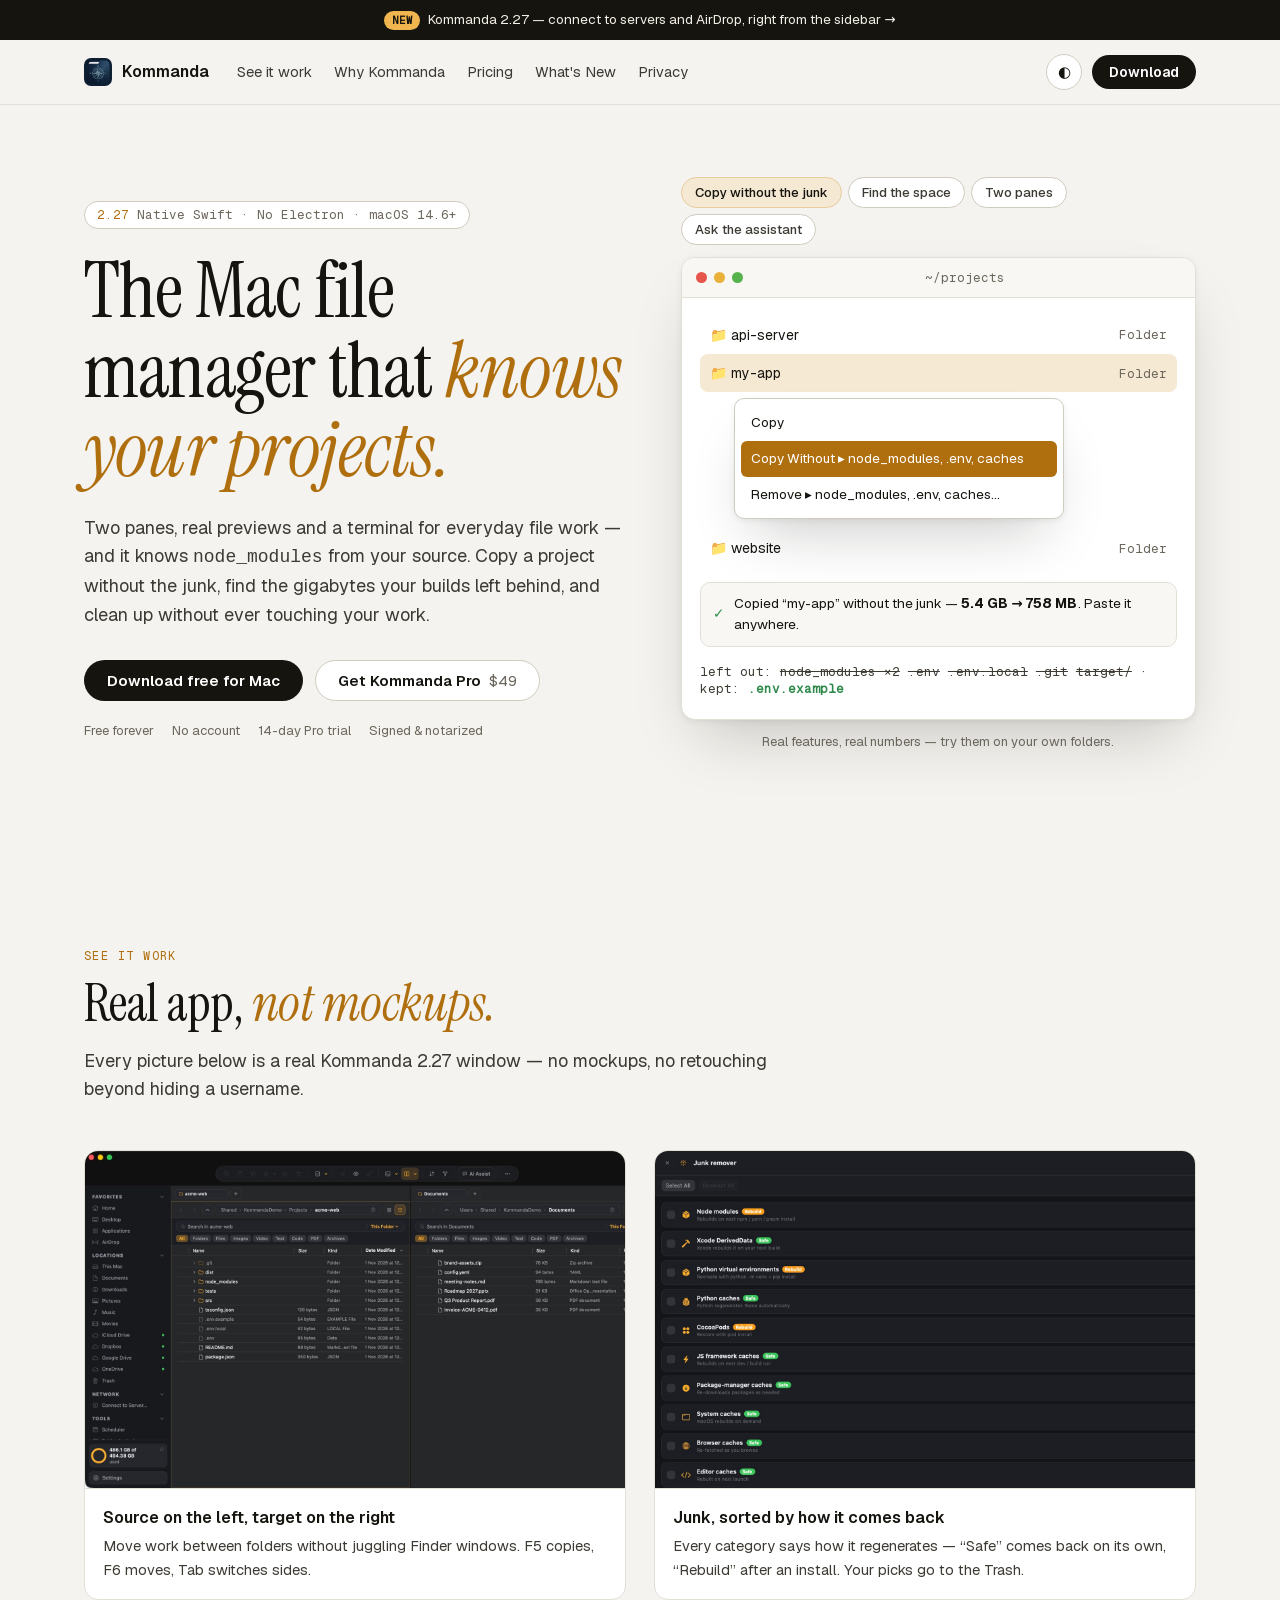
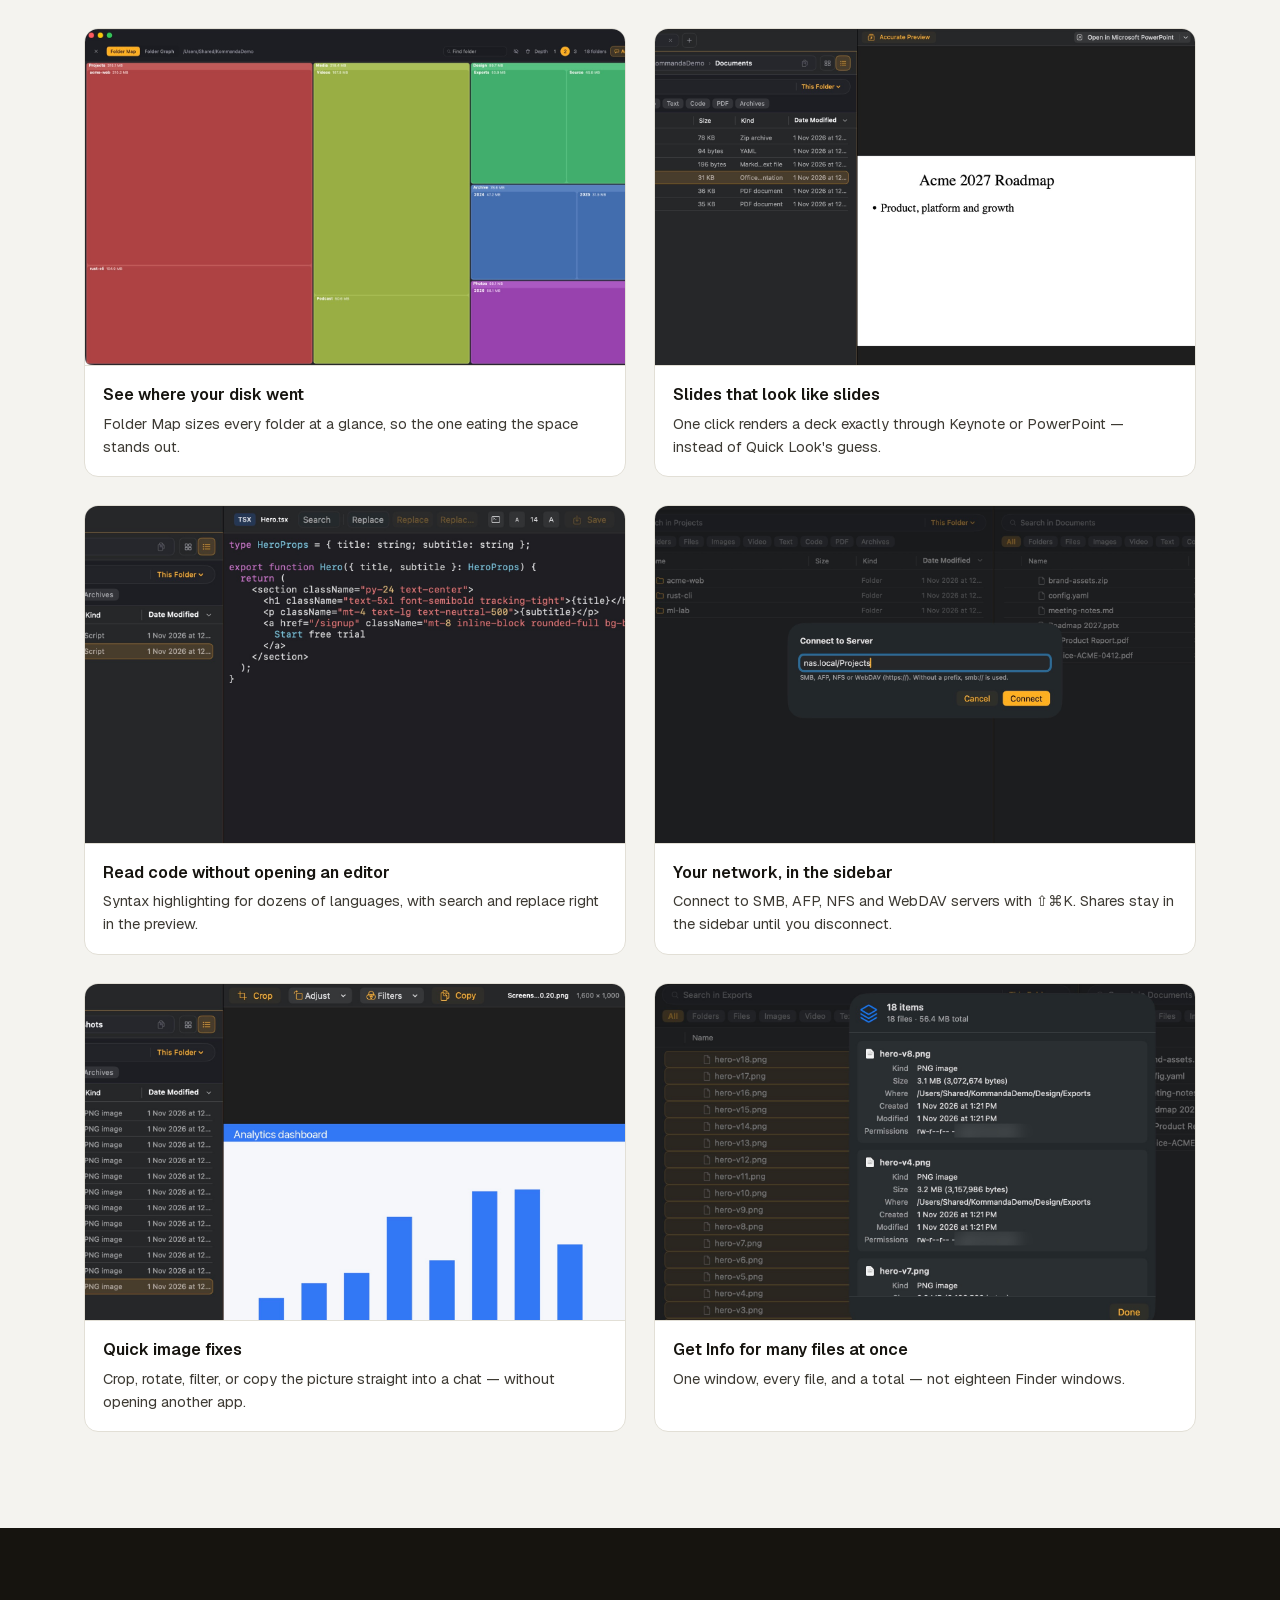
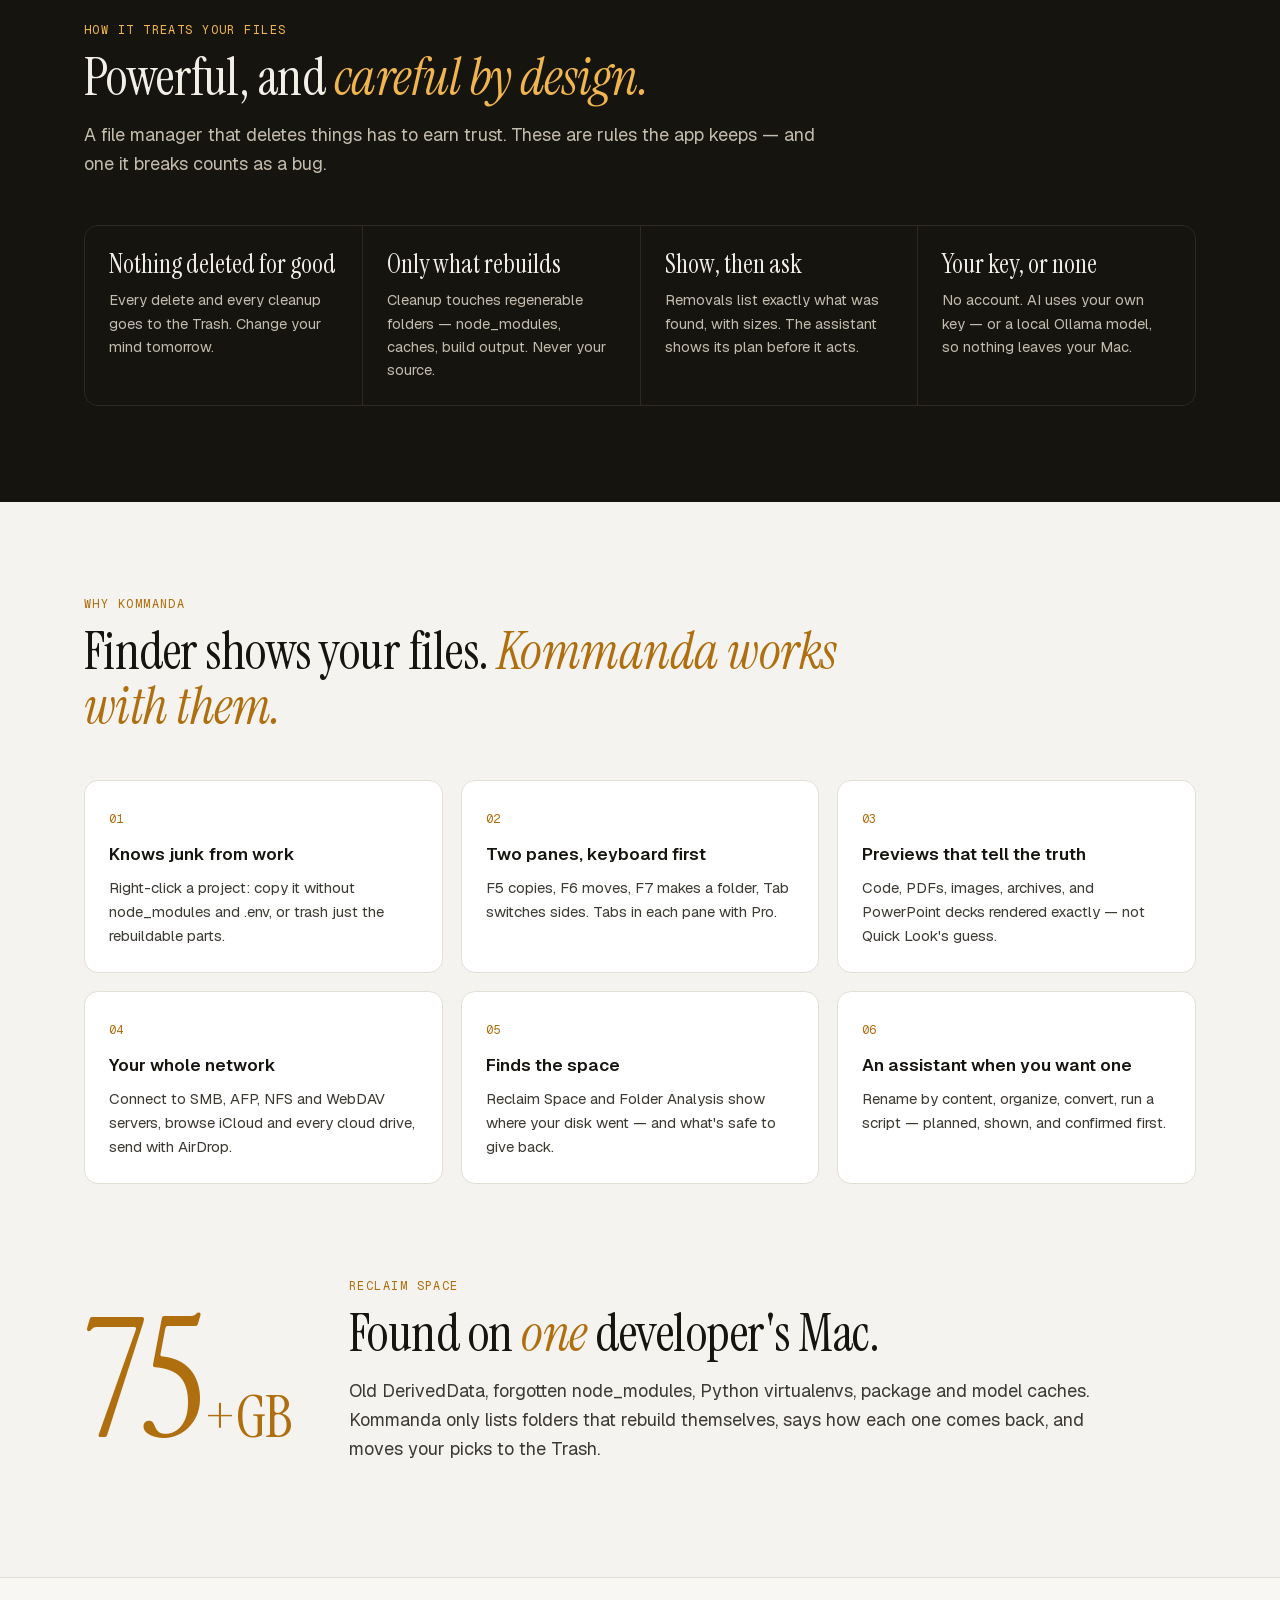
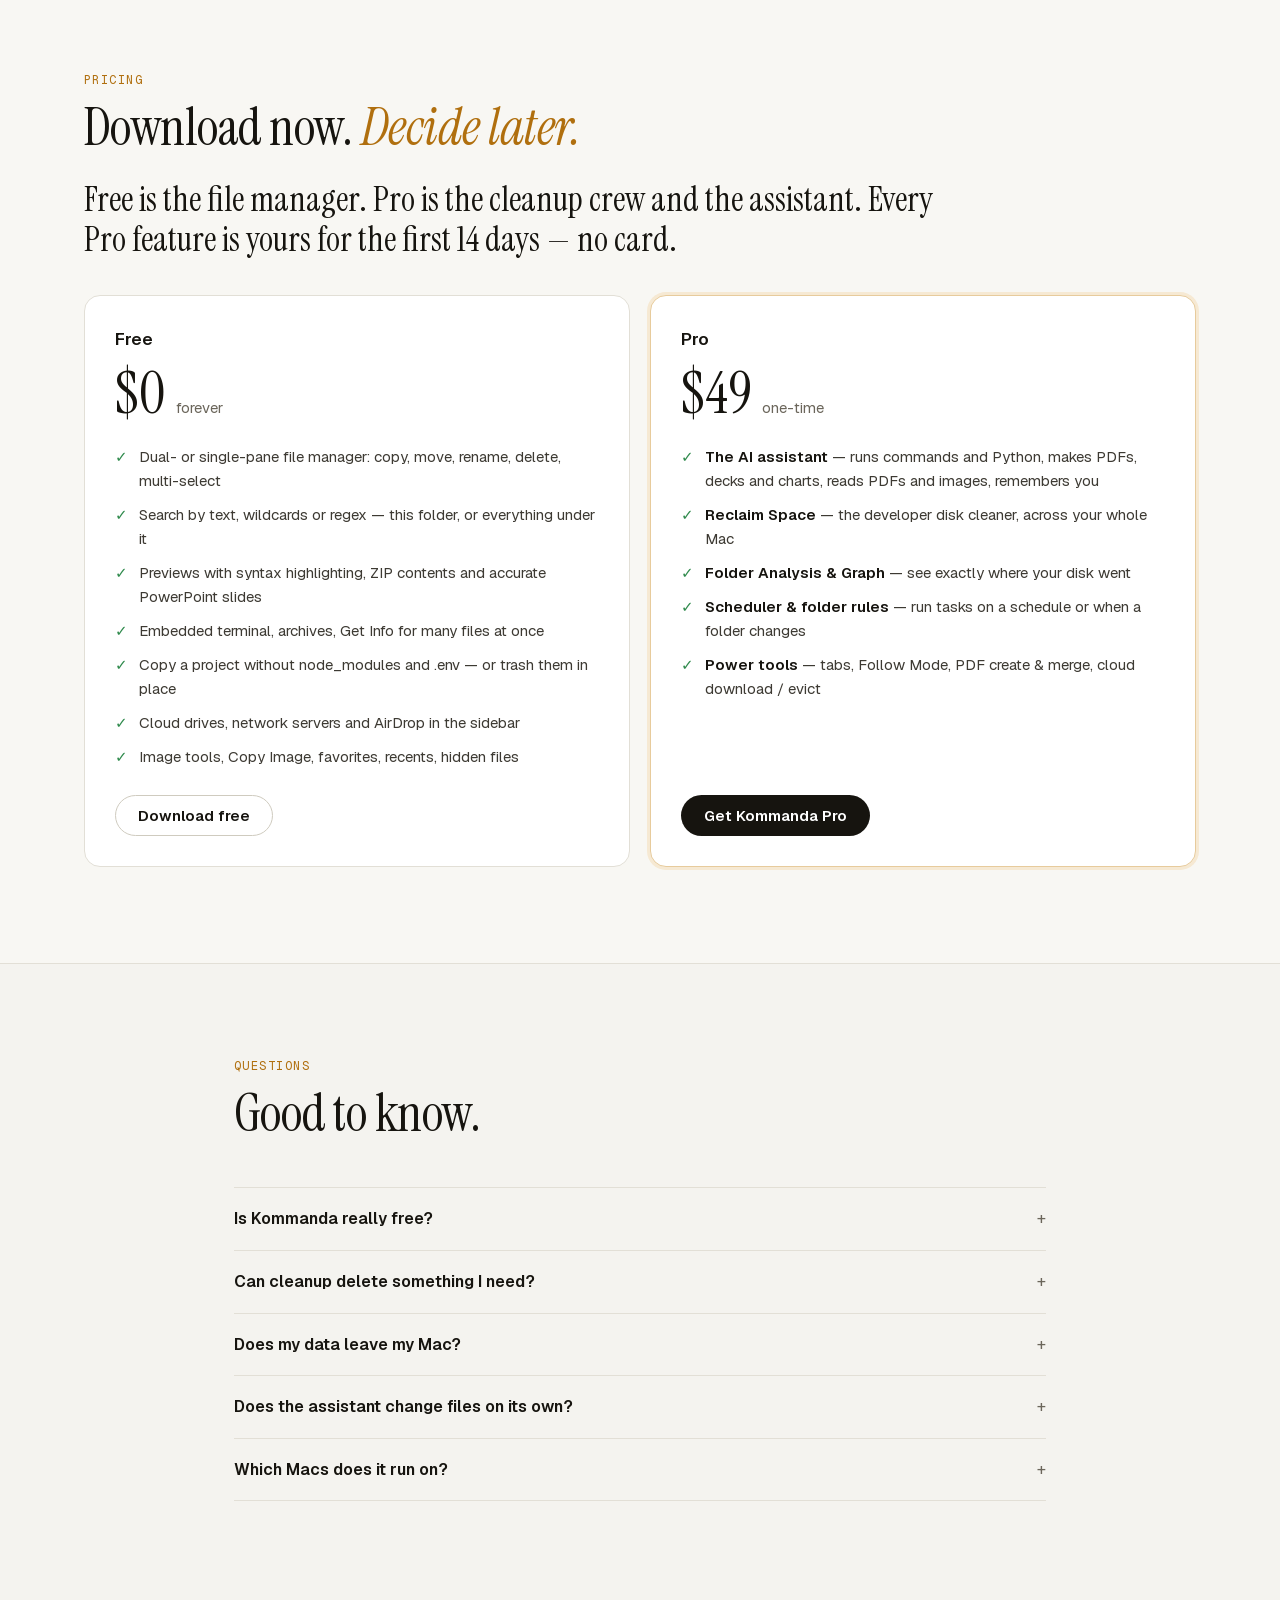
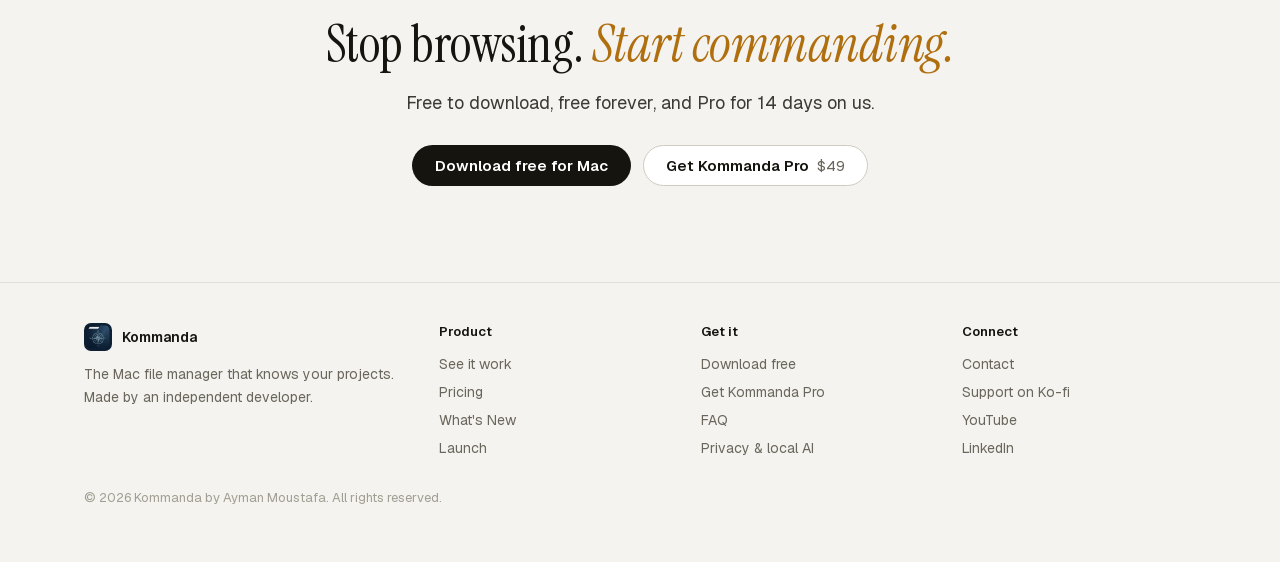
==== commit 208659f0: "Restyle the launch and privacy pages to the new design; restore the full footer Shared assets/site-v" ====
--- a/index.html
+++ b/index.html
@@ -97,197 +97,7 @@
   ]
 }
 </script>
-<style>
-@font-face{font-family:'Geist';font-weight:400 700;font-display:swap;src:url(assets/fonts/geist-normal-400-700.woff2) format('woff2')}
-@font-face{font-family:'Geist Mono';font-weight:400;font-display:swap;src:url(assets/fonts/geist-mono-normal-400.woff2) format('woff2')}
-@font-face{font-family:'Instrument Serif';font-style:normal;font-display:swap;src:url(assets/fonts/instrument-serif-normal-400.woff2) format('woff2')}
-@font-face{font-family:'Instrument Serif';font-style:italic;font-display:swap;src:url(assets/fonts/instrument-serif-italic-400.woff2) format('woff2')}
-
-/* Same structure as naseemformac.com — sibling apps, one maker — with
-   Kommanda's own accent: the amber of its selection highlight. */
-:root{
-  --bg:#F4F3EF; --surface:#FFFFFF; --surface2:#F8F7F3;
-  --ink:#16140F; --text2:#3D3A33; --muted:#6B665B; --faint:#A39E92;
-  --line:#E2DFD6; --line2:#CFCBBF;
-  --accent:#B06F0E; --accent-soft:#F6E9D3; --accent-line:#E7CB9C;
-  --btn-bg:#16140F; --btn-fg:#FFFFFF;
-  --band:#16140F; --band-ink:#F2EFE7; --band-text:#C2BCAE; --band-line:#2E2A22; --band-accent:#F0B54E;
-  --ok:#2F8A4C;
-  --shadow:0 30px 60px -20px rgba(22,20,15,.22),0 2px 6px rgba(22,20,15,.06);
-  --serif:'Instrument Serif',Georgia,serif;
-  --sans:'Geist',-apple-system,BlinkMacSystemFont,system-ui,sans-serif;
-  --mono:'Geist Mono',ui-monospace,'SF Mono',Menlo,monospace;
-}
-@media (prefers-color-scheme:dark){:root:not([data-theme="light"]){
-  color-scheme:dark;
-  --bg:#12110D; --surface:#1B1A15; --surface2:#211F19;
-  --ink:#F2EFE7; --text2:#CFC9BB; --muted:#9A9384; --faint:#625D52;
-  --line:#2C2A23; --line2:#3D3A30;
-  --accent:#F0B54E; --accent-soft:#33270F; --accent-line:#5C451A;
-  --btn-bg:#F2EFE7; --btn-fg:#12110D;
-  --band:#0B0A08; --band-line:#2C2A23;
-  --ok:#5CC27C;
-  --shadow:0 30px 60px -20px rgba(0,0,0,.55),0 2px 6px rgba(0,0,0,.3);
-}}
-:root[data-theme="dark"]{
-  color-scheme:dark;
-  --bg:#12110D; --surface:#1B1A15; --surface2:#211F19;
-  --ink:#F2EFE7; --text2:#CFC9BB; --muted:#9A9384; --faint:#625D52;
-  --line:#2C2A23; --line2:#3D3A30;
-  --accent:#F0B54E; --accent-soft:#33270F; --accent-line:#5C451A;
-  --btn-bg:#F2EFE7; --btn-fg:#12110D;
-  --band:#0B0A08; --band-line:#2C2A23;
-  --ok:#5CC27C;
-  --shadow:0 30px 60px -20px rgba(0,0,0,.55),0 2px 6px rgba(0,0,0,.3);
-}
-*{box-sizing:border-box}
-html{scroll-behavior:smooth}
-body{margin:0;background:var(--bg);color:var(--ink);font:16px/1.6 var(--sans);-webkit-font-smoothing:antialiased}
-a{color:inherit}
-img{max-width:100%;display:block}
-.wrap{max-width:1160px;margin:0 auto;padding:0 24px}
-em.s{font-family:var(--serif);font-style:italic;font-weight:400;color:var(--accent)}
-.eyebrow{font:500 12px/1 var(--mono);letter-spacing:.12em;text-transform:uppercase;color:var(--accent);margin:0 0 14px}
-h1,h2,h3{font-family:var(--serif);font-weight:400;letter-spacing:-.01em;margin:0}
-h1{font-size:clamp(44px,6.4vw,78px);line-height:1.02}
-h2{font-size:clamp(34px,4.4vw,52px);line-height:1.06}
-h3{font-family:var(--sans);font-weight:600;font-size:17px;letter-spacing:0}
-.lead{font-size:18px;color:var(--text2);max-width:62ch}
-.muted{color:var(--muted)}
-section{padding:96px 0}
-
-/* announcement + nav */
-.announce{background:var(--band);color:var(--band-text);font-size:13.5px;text-align:center;padding:9px 16px}
-.announce a{color:var(--band-ink);text-decoration:none}
-.announce .tag{font:600 10.5px/1 var(--mono);background:var(--band-accent);color:#16140F;border-radius:999px;padding:4px 8px;margin-right:8px;letter-spacing:.06em}
-nav.top{position:sticky;top:0;z-index:20;background:color-mix(in srgb,var(--bg) 82%,transparent);backdrop-filter:blur(14px);border-bottom:1px solid var(--line)}
-nav.top .wrap{display:flex;align-items:center;gap:28px;height:64px}
-.brand{display:flex;align-items:center;gap:10px;font-weight:600;text-decoration:none}
-.brand img{width:28px;height:28px;border-radius:7px}
-.navlinks{display:flex;gap:22px;font-size:14.5px;color:var(--text2)}
-.navlinks a{text-decoration:none}
-.navlinks a:hover{color:var(--ink)}
-.navright{margin-left:auto;display:flex;gap:10px;align-items:center}
-.btn{display:inline-flex;align-items:center;gap:8px;border-radius:999px;padding:12px 22px;font:600 15px/1 var(--sans);text-decoration:none;border:1px solid transparent;cursor:pointer}
-.btn-primary{background:var(--btn-bg);color:var(--btn-fg)}
-.btn-ghost{border-color:var(--line2);color:var(--ink);background:var(--surface)}
-.btn-sm{padding:9px 16px;font-size:14px}
-.btn .price{font-weight:400;color:var(--muted)}
-.theme-toggle{width:36px;height:36px;border-radius:50%;border:1px solid var(--line2);background:var(--surface);color:var(--ink);cursor:pointer;font-size:15px}
-
-/* hero */
-.hero{padding:72px 0 88px}
-.hero .grid{display:grid;grid-template-columns:1.05fr 1fr;gap:56px;align-items:center}
-.badge{display:inline-flex;gap:8px;align-items:center;font:500 12.5px/1 var(--mono);color:var(--muted);border:1px solid var(--line2);border-radius:999px;padding:7px 12px;margin-bottom:22px;background:var(--surface)}
-.badge b{color:var(--accent);font-weight:500}
-.hero .lead{margin:24px 0 30px}
-.cta{display:flex;gap:12px;flex-wrap:wrap}
-.micro{display:flex;gap:18px;flex-wrap:wrap;font-size:13px;color:var(--muted);margin-top:20px}
-
-/* demo window */
-.demo-tabs{display:flex;gap:6px;flex-wrap:wrap;margin-bottom:12px}
-.demo-tabs button{font:500 13px/1 var(--sans);padding:8px 13px;border-radius:999px;border:1px solid var(--line2);background:var(--surface);color:var(--text2);cursor:pointer}
-.demo-tabs button[aria-selected="true"]{background:var(--accent-soft);border-color:var(--accent-line);color:var(--ink)}
-.win{background:var(--surface);border:1px solid var(--line);border-radius:14px;box-shadow:var(--shadow);overflow:hidden}
-.win-bar{display:flex;align-items:center;gap:7px;padding:11px 14px;border-bottom:1px solid var(--line);background:var(--surface2)}
-.win-bar i{width:11px;height:11px;border-radius:50%;background:#E6564D}
-.win-bar i:nth-child(2){background:#E9B13A}.win-bar i:nth-child(3){background:#56B24C}
-.win-bar span{margin:0 auto;font:500 12.5px var(--mono);color:var(--muted)}
-.win-body{padding:18px;min-height:330px}
-.pane{display:none}.pane.on{display:block}
-.row{display:flex;align-items:center;gap:10px;padding:8px 10px;border-radius:8px;font-size:14px}
-.row.sel{background:var(--accent-soft)}
-.row .k{margin-left:auto;font:12.5px var(--mono);color:var(--muted)}
-.row s{color:var(--faint)}
-.menu{margin:6px 0 10px 34px;border:1px solid var(--line2);border-radius:10px;background:var(--surface);box-shadow:var(--shadow);width:min(330px,90%);padding:6px;font-size:13.5px}
-.menu div{padding:7px 10px;border-radius:6px}
-.menu .hl{background:var(--accent);color:#fff}
-:root[data-theme="dark"] .menu .hl{color:#16140F}
-@media (prefers-color-scheme:dark){:root:not([data-theme="light"]) .menu .hl{color:#16140F}}
-.toast{margin-top:14px;display:flex;gap:10px;align-items:center;border:1px solid var(--line);border-radius:10px;padding:10px 12px;font-size:13.5px;background:var(--surface2)}
-.ok{color:var(--ok);font-weight:700}
-.chip{font:12px var(--mono);border:1px solid var(--line2);border-radius:6px;padding:2px 7px;color:var(--text2)}
-.bar{height:8px;border-radius:999px;background:var(--line);overflow:hidden;flex:1;max-width:150px}
-.bar b{display:block;height:100%;background:var(--accent)}
-.twopane{display:grid;grid-template-columns:1fr 1fr;gap:10px}
-.twopane .col{border:1px solid var(--line);border-radius:10px;padding:8px}
-.twopane .col.act{border-color:var(--accent-line);box-shadow:0 0 0 2px var(--accent-soft)}
-.colh{font:500 12px var(--mono);color:var(--muted);padding:2px 6px 8px}
-.bubble{background:var(--accent-soft);border:1px solid var(--accent-line);border-radius:12px;padding:10px 12px;font-size:14px;margin-left:auto;max-width:85%}
-.step{font:12.5px var(--mono);color:var(--text2);padding:4px 0}
-.step b{color:var(--ok)}
-.plan{border:1px solid var(--line2);border-radius:10px;padding:10px 12px;margin-top:10px;font-size:13px}
-.plan .act{display:flex;gap:8px;margin-top:10px}
-.mini{font:600 12px var(--sans);padding:6px 10px;border-radius:7px;border:1px solid var(--line2);background:var(--surface)}
-.mini.go{background:var(--accent);border-color:var(--accent);color:#fff}
-.demo-note{font-size:13px;color:var(--muted);margin-top:12px;text-align:center}
-
-/* sections */
-.head{max-width:760px;margin-bottom:46px}
-.head .lead{margin-top:16px}
-.gallery{display:grid;grid-template-columns:repeat(2,1fr);gap:28px}
-.shot{background:var(--surface);border:1px solid var(--line);border-radius:14px;overflow:hidden}
-.shot img{width:100%;aspect-ratio:16/10;object-fit:cover;object-position:top left;border-bottom:1px solid var(--line)}
-.shot div{padding:16px 18px 18px}
-.shot b{display:block;font-weight:600;margin-bottom:4px}
-.shot p{margin:0;font-size:14.5px;color:var(--text2)}
-.cards{display:grid;grid-template-columns:repeat(3,1fr);gap:18px}
-.card{background:var(--surface);border:1px solid var(--line);border-radius:14px;padding:24px}
-.card .n{font:500 12px var(--mono);color:var(--accent)}
-.card h3{margin:10px 0 8px}
-.card p{margin:0;font-size:15px;color:var(--text2)}
-.band{background:var(--band);color:var(--band-ink)}
-.band .lead{color:var(--band-text)}
-.band .eyebrow{color:var(--band-accent)}
-.band em.s{color:var(--band-accent)}
-.principles{display:grid;grid-template-columns:repeat(4,1fr);gap:1px;background:var(--band-line);border:1px solid var(--band-line);border-radius:14px;overflow:hidden;margin-top:44px}
-.principles div{background:var(--band);padding:24px}
-.principles b{display:block;font-family:var(--serif);font-weight:400;font-size:26px;line-height:1.1;margin-bottom:10px}
-.principles p{margin:0;font-size:14.5px;color:var(--band-text)}
-.stat{display:grid;grid-template-columns:auto 1fr;gap:56px;align-items:center}
-.big{font-family:var(--serif);font-size:clamp(90px,13vw,170px);line-height:.9;color:var(--accent)}
-.big small{font-size:.35em}
-.price-grid{display:grid;grid-template-columns:1fr 1fr;gap:20px}
-.pcard{background:var(--surface);border:1px solid var(--line);border-radius:16px;padding:30px;display:flex;flex-direction:column}
-.pcard.pro{border-color:var(--accent-line);box-shadow:0 0 0 3px var(--accent-soft)}
-.pcard .amt{font-family:var(--serif);font-size:58px;line-height:1;margin:12px 0 4px}
-.pcard .amt small{font:400 15px var(--sans);color:var(--muted)}
-.pcard ul{list-style:none;padding:0;margin:18px 0 26px;display:grid;gap:10px;font-size:15px;color:var(--text2)}
-.pcard li{padding-left:24px;position:relative}
-.pcard li:before{content:"✓";position:absolute;left:0;color:var(--ok);font-weight:700}
-.pcard li b{color:var(--ink);font-weight:600}
-.pcard .btn{margin-top:auto;align-self:flex-start}
-.tagline{font-family:var(--serif);font-size:clamp(26px,3vw,34px);line-height:1.2;margin:0 0 34px;max-width:860px}
-details{border-top:1px solid var(--line);padding:18px 0}
-details:last-child{border-bottom:1px solid var(--line)}
-summary{cursor:pointer;font-weight:600;list-style:none;display:flex;justify-content:space-between}
-summary::after{content:"+";color:var(--muted);font-weight:400}
-details[open] summary::after{content:"–"}
-details p{color:var(--text2);margin:10px 0 0;max-width:75ch}
-.final{text-align:center}
-.final .cta{justify-content:center;margin-top:28px}
-footer{border-top:1px solid var(--line);padding:40px 0;font-size:14px;color:var(--muted)}
-footer .wrap{display:flex;gap:24px;flex-wrap:wrap;align-items:center}
-footer a{text-decoration:none}
-footer .sp{margin-left:auto;display:flex;gap:18px}
-
-/* Grid children default to min-width:auto, so one long unbreakable line
-   (the demo's monospace rows) widened the whole page on phones. */
-.hero .grid>*,.twopane>*,.price-grid>*{min-width:0}
-.win-body,.step,.toast{overflow-wrap:anywhere}
-.cta .btn{white-space:nowrap}
-@media (max-width:900px){
-  .hero .grid,.stat,.price-grid{grid-template-columns:1fr}
-  .cards{grid-template-columns:1fr 1fr}
-  .principles{grid-template-columns:1fr 1fr}
-  .navlinks{display:none}
-}
-@media (max-width:620px){
-  .gallery,.cards,.principles,.twopane{grid-template-columns:1fr}
-  section{padding:70px 0}
-  .wrap{padding:0 16px}
-}
-</style>
+<link rel="stylesheet" href="assets/site-v2.css">
 </head>
 <body>
 
@@ -491,32 +301,16 @@
   </div>
 </div></section>
 
-<footer><div class="wrap">
-  <a class="brand" href="#"><img src="apple-touch-icon.png" alt="">Kommanda</a>
-  <span>Made by an independent developer.</span>
-  <div class="sp"><a href="privacy.html">Privacy</a><a href="https://github.com/ayman3000/kommanda-app/releases" target="_blank" rel="noopener">What's New</a><a href="https://www.linkedin.com/company/kommanda" target="_blank" rel="noopener">LinkedIn</a></div>
+<footer><div class="wrap" style="display:block">
+  <div class="foot-grid">
+    <div><a class="brand" href="index.html" style="color:var(--ink);display:flex"><img src="apple-touch-icon.png" alt="">Kommanda</a><p style="margin:12px 0 0;max-width:34ch">The Mac file manager that knows your projects. Made by an independent developer.</p></div>
+    <div><h4>Product</h4><a href="index.html#runs">See it work</a><a href="index.html#pricing">Pricing</a><a href="https://github.com/ayman3000/kommanda-app/releases" target="_blank" rel="noopener">What's New</a><a href="launch.html">Launch</a></div>
+    <div><h4>Get it</h4><a href="https://github.com/ayman3000/kommanda-app/releases/latest/download/Kommanda.dmg">Download free</a><a href="https://store.kommanda.app" target="_blank" rel="noopener">Get Kommanda Pro</a><a href="index.html#faq">FAQ</a><a href="privacy.html">Privacy &amp; local AI</a></div>
+    <div><h4>Connect</h4><a href="mailto:ayman3000@gmail.com">Contact</a><a href="https://ko-fi.com/W7W61DDVO5" target="_blank" rel="noopener">Support on Ko-fi</a><a href="https://www.youtube.com/@Kommanda-app" target="_blank" rel="noopener">YouTube</a><a href="https://www.linkedin.com/company/kommanda" target="_blank" rel="noopener">LinkedIn</a></div>
+  </div>
+  <p class="copyright">© 2026 Kommanda by Ayman Moustafa. All rights reserved.</p>
 </div></footer>
 
-<script>
-(function(){
-  var titles={copy:'~/projects',space:'Reclaim Space',panes:'Two panes',agent:'Ask Kommanda'};
-  document.querySelectorAll('.demo-tabs button').forEach(function(b){
-    b.addEventListener('click',function(){
-      document.querySelectorAll('.demo-tabs button').forEach(function(x){x.setAttribute('aria-selected','false')});
-      b.setAttribute('aria-selected','true');
-      document.querySelectorAll('.pane').forEach(function(p){p.classList.remove('on')});
-      document.getElementById('p-'+b.dataset.pane).classList.add('on');
-      document.getElementById('win-title').textContent=titles[b.dataset.pane];
-    });
-  });
-  var root=document.documentElement,btn=document.getElementById('theme');
-  try{var saved=localStorage.getItem('k-theme');if(saved)root.dataset.theme=saved}catch(e){}
-  btn.addEventListener('click',function(){
-    var dark=root.dataset.theme?root.dataset.theme==='dark':matchMedia('(prefers-color-scheme: dark)').matches;
-    root.dataset.theme=dark?'light':'dark';
-    try{localStorage.setItem('k-theme',root.dataset.theme)}catch(e){}
-  });
-})();
-</script>
+<script src="assets/site-v2.js"></script>
 </body>
 </html>
--- a/assets/site-v2.css
+++ b/assets/site-v2.css
@@ -0,0 +1,217 @@
+
+@font-face{font-family:'Geist';font-weight:400 700;font-display:swap;src:url(fonts/geist-normal-400-700.woff2) format('woff2')}
+@font-face{font-family:'Geist Mono';font-weight:400;font-display:swap;src:url(fonts/geist-mono-normal-400.woff2) format('woff2')}
+@font-face{font-family:'Instrument Serif';font-style:normal;font-display:swap;src:url(fonts/instrument-serif-normal-400.woff2) format('woff2')}
+@font-face{font-family:'Instrument Serif';font-style:italic;font-display:swap;src:url(fonts/instrument-serif-italic-400.woff2) format('woff2')}
+
+/* Same structure as naseemformac.com — sibling apps, one maker — with
+   Kommanda's own accent: the amber of its selection highlight. */
+:root{
+  --bg:#F4F3EF; --surface:#FFFFFF; --surface2:#F8F7F3;
+  --ink:#16140F; --text2:#3D3A33; --muted:#6B665B; --faint:#A39E92;
+  --line:#E2DFD6; --line2:#CFCBBF;
+  --accent:#B06F0E; --accent-soft:#F6E9D3; --accent-line:#E7CB9C;
+  --btn-bg:#16140F; --btn-fg:#FFFFFF;
+  --band:#16140F; --band-ink:#F2EFE7; --band-text:#C2BCAE; --band-line:#2E2A22; --band-accent:#F0B54E;
+  --ok:#2F8A4C;
+  --shadow:0 30px 60px -20px rgba(22,20,15,.22),0 2px 6px rgba(22,20,15,.06);
+  --serif:'Instrument Serif',Georgia,serif;
+  --sans:'Geist',-apple-system,BlinkMacSystemFont,system-ui,sans-serif;
+  --mono:'Geist Mono',ui-monospace,'SF Mono',Menlo,monospace;
+}
+@media (prefers-color-scheme:dark){:root:not([data-theme="light"]){
+  color-scheme:dark;
+  --bg:#12110D; --surface:#1B1A15; --surface2:#211F19;
+  --ink:#F2EFE7; --text2:#CFC9BB; --muted:#9A9384; --faint:#625D52;
+  --line:#2C2A23; --line2:#3D3A30;
+  --accent:#F0B54E; --accent-soft:#33270F; --accent-line:#5C451A;
+  --btn-bg:#F2EFE7; --btn-fg:#12110D;
+  --band:#0B0A08; --band-line:#2C2A23;
+  --ok:#5CC27C;
+  --shadow:0 30px 60px -20px rgba(0,0,0,.55),0 2px 6px rgba(0,0,0,.3);
+}}
+:root[data-theme="dark"]{
+  color-scheme:dark;
+  --bg:#12110D; --surface:#1B1A15; --surface2:#211F19;
+  --ink:#F2EFE7; --text2:#CFC9BB; --muted:#9A9384; --faint:#625D52;
+  --line:#2C2A23; --line2:#3D3A30;
+  --accent:#F0B54E; --accent-soft:#33270F; --accent-line:#5C451A;
+  --btn-bg:#F2EFE7; --btn-fg:#12110D;
+  --band:#0B0A08; --band-line:#2C2A23;
+  --ok:#5CC27C;
+  --shadow:0 30px 60px -20px rgba(0,0,0,.55),0 2px 6px rgba(0,0,0,.3);
+}
+*{box-sizing:border-box}
+html{scroll-behavior:smooth}
+body{margin:0;background:var(--bg);color:var(--ink);font:16px/1.6 var(--sans);-webkit-font-smoothing:antialiased}
+a{color:inherit}
+img{max-width:100%;display:block}
+.wrap{max-width:1160px;margin:0 auto;padding:0 24px}
+em.s{font-family:var(--serif);font-style:italic;font-weight:400;color:var(--accent)}
+.eyebrow{font:500 12px/1 var(--mono);letter-spacing:.12em;text-transform:uppercase;color:var(--accent);margin:0 0 14px}
+h1,h2,h3{font-family:var(--serif);font-weight:400;letter-spacing:-.01em;margin:0}
+h1{font-size:clamp(44px,6.4vw,78px);line-height:1.02}
+h2{font-size:clamp(34px,4.4vw,52px);line-height:1.06}
+h3{font-family:var(--sans);font-weight:600;font-size:17px;letter-spacing:0}
+.lead{font-size:18px;color:var(--text2);max-width:62ch}
+.muted{color:var(--muted)}
+section{padding:96px 0}
+
+/* announcement + nav */
+.announce{background:var(--band);color:var(--band-text);font-size:13.5px;text-align:center;padding:9px 16px}
+.announce a{color:var(--band-ink);text-decoration:none}
+.announce .tag{font:600 10.5px/1 var(--mono);background:var(--band-accent);color:#16140F;border-radius:999px;padding:4px 8px;margin-right:8px;letter-spacing:.06em}
+nav.top{position:sticky;top:0;z-index:20;background:color-mix(in srgb,var(--bg) 82%,transparent);backdrop-filter:blur(14px);border-bottom:1px solid var(--line)}
+nav.top .wrap{display:flex;align-items:center;gap:28px;height:64px}
+.brand{display:flex;align-items:center;gap:10px;font-weight:600;text-decoration:none}
+.brand img{width:28px;height:28px;border-radius:7px}
+.navlinks{display:flex;gap:22px;font-size:14.5px;color:var(--text2)}
+.navlinks a{text-decoration:none}
+.navlinks a:hover{color:var(--ink)}
+.navright{margin-left:auto;display:flex;gap:10px;align-items:center}
+.btn{display:inline-flex;align-items:center;gap:8px;border-radius:999px;padding:12px 22px;font:600 15px/1 var(--sans);text-decoration:none;border:1px solid transparent;cursor:pointer}
+.btn-primary{background:var(--btn-bg);color:var(--btn-fg)}
+.btn-ghost{border-color:var(--line2);color:var(--ink);background:var(--surface)}
+.btn-sm{padding:9px 16px;font-size:14px}
+.btn .price{font-weight:400;color:var(--muted)}
+.theme-toggle{width:36px;height:36px;border-radius:50%;border:1px solid var(--line2);background:var(--surface);color:var(--ink);cursor:pointer;font-size:15px}
+
+/* hero */
+.hero{padding:72px 0 88px}
+.hero .grid{display:grid;grid-template-columns:1.05fr 1fr;gap:56px;align-items:center}
+.badge{display:inline-flex;gap:8px;align-items:center;font:500 12.5px/1 var(--mono);color:var(--muted);border:1px solid var(--line2);border-radius:999px;padding:7px 12px;margin-bottom:22px;background:var(--surface)}
+.badge b{color:var(--accent);font-weight:500}
+.hero .lead{margin:24px 0 30px}
+.cta{display:flex;gap:12px;flex-wrap:wrap}
+.micro{display:flex;gap:18px;flex-wrap:wrap;font-size:13px;color:var(--muted);margin-top:20px}
+
+/* demo window */
+.demo-tabs{display:flex;gap:6px;flex-wrap:wrap;margin-bottom:12px}
+.demo-tabs button{font:500 13px/1 var(--sans);padding:8px 13px;border-radius:999px;border:1px solid var(--line2);background:var(--surface);color:var(--text2);cursor:pointer}
+.demo-tabs button[aria-selected="true"]{background:var(--accent-soft);border-color:var(--accent-line);color:var(--ink)}
+.win{background:var(--surface);border:1px solid var(--line);border-radius:14px;box-shadow:var(--shadow);overflow:hidden}
+.win-bar{display:flex;align-items:center;gap:7px;padding:11px 14px;border-bottom:1px solid var(--line);background:var(--surface2)}
+.win-bar i{width:11px;height:11px;border-radius:50%;background:#E6564D}
+.win-bar i:nth-child(2){background:#E9B13A}.win-bar i:nth-child(3){background:#56B24C}
+.win-bar span{margin:0 auto;font:500 12.5px var(--mono);color:var(--muted)}
+.win-body{padding:18px;min-height:330px}
+.pane{display:none}.pane.on{display:block}
+.row{display:flex;align-items:center;gap:10px;padding:8px 10px;border-radius:8px;font-size:14px}
+.row.sel{background:var(--accent-soft)}
+.row .k{margin-left:auto;font:12.5px var(--mono);color:var(--muted)}
+.row s{color:var(--faint)}
+.menu{margin:6px 0 10px 34px;border:1px solid var(--line2);border-radius:10px;background:var(--surface);box-shadow:var(--shadow);width:min(330px,90%);padding:6px;font-size:13.5px}
+.menu div{padding:7px 10px;border-radius:6px}
+.menu .hl{background:var(--accent);color:#fff}
+:root[data-theme="dark"] .menu .hl{color:#16140F}
+@media (prefers-color-scheme:dark){:root:not([data-theme="light"]) .menu .hl{color:#16140F}}
+.toast{margin-top:14px;display:flex;gap:10px;align-items:center;border:1px solid var(--line);border-radius:10px;padding:10px 12px;font-size:13.5px;background:var(--surface2)}
+.ok{color:var(--ok);font-weight:700}
+.chip{font:12px var(--mono);border:1px solid var(--line2);border-radius:6px;padding:2px 7px;color:var(--text2)}
+.bar{height:8px;border-radius:999px;background:var(--line);overflow:hidden;flex:1;max-width:150px}
+.bar b{display:block;height:100%;background:var(--accent)}
+.twopane{display:grid;grid-template-columns:1fr 1fr;gap:10px}
+.twopane .col{border:1px solid var(--line);border-radius:10px;padding:8px}
+.twopane .col.act{border-color:var(--accent-line);box-shadow:0 0 0 2px var(--accent-soft)}
+.colh{font:500 12px var(--mono);color:var(--muted);padding:2px 6px 8px}
+.bubble{background:var(--accent-soft);border:1px solid var(--accent-line);border-radius:12px;padding:10px 12px;font-size:14px;margin-left:auto;max-width:85%}
+.step{font:12.5px var(--mono);color:var(--text2);padding:4px 0}
+.step b{color:var(--ok)}
+.plan{border:1px solid var(--line2);border-radius:10px;padding:10px 12px;margin-top:10px;font-size:13px}
+.plan .act{display:flex;gap:8px;margin-top:10px}
+.mini{font:600 12px var(--sans);padding:6px 10px;border-radius:7px;border:1px solid var(--line2);background:var(--surface)}
+.mini.go{background:var(--accent);border-color:var(--accent);color:#fff}
+.demo-note{font-size:13px;color:var(--muted);margin-top:12px;text-align:center}
+
+/* sections */
+.head{max-width:760px;margin-bottom:46px}
+.head .lead{margin-top:16px}
+.gallery{display:grid;grid-template-columns:repeat(2,1fr);gap:28px}
+.shot{background:var(--surface);border:1px solid var(--line);border-radius:14px;overflow:hidden}
+.shot img{width:100%;aspect-ratio:16/10;object-fit:cover;object-position:top left;border-bottom:1px solid var(--line)}
+.shot div{padding:16px 18px 18px}
+.shot b{display:block;font-weight:600;margin-bottom:4px}
+.shot p{margin:0;font-size:14.5px;color:var(--text2)}
+.cards{display:grid;grid-template-columns:repeat(3,1fr);gap:18px}
+.card{background:var(--surface);border:1px solid var(--line);border-radius:14px;padding:24px}
+.card .n{font:500 12px var(--mono);color:var(--accent)}
+.card h3{margin:10px 0 8px}
+.card p{margin:0;font-size:15px;color:var(--text2)}
+.band{background:var(--band);color:var(--band-ink)}
+.band .lead{color:var(--band-text)}
+.band .eyebrow{color:var(--band-accent)}
+.band em.s{color:var(--band-accent)}
+.principles{display:grid;grid-template-columns:repeat(4,1fr);gap:1px;background:var(--band-line);border:1px solid var(--band-line);border-radius:14px;overflow:hidden;margin-top:44px}
+.principles div{background:var(--band);padding:24px}
+.principles b{display:block;font-family:var(--serif);font-weight:400;font-size:26px;line-height:1.1;margin-bottom:10px}
+.principles p{margin:0;font-size:14.5px;color:var(--band-text)}
+.stat{display:grid;grid-template-columns:auto 1fr;gap:56px;align-items:center}
+.big{font-family:var(--serif);font-size:clamp(90px,13vw,170px);line-height:.9;color:var(--accent)}
+.big small{font-size:.35em}
+.price-grid{display:grid;grid-template-columns:1fr 1fr;gap:20px}
+.pcard{background:var(--surface);border:1px solid var(--line);border-radius:16px;padding:30px;display:flex;flex-direction:column}
+.pcard.pro{border-color:var(--accent-line);box-shadow:0 0 0 3px var(--accent-soft)}
+.pcard .amt{font-family:var(--serif);font-size:58px;line-height:1;margin:12px 0 4px}
+.pcard .amt small{font:400 15px var(--sans);color:var(--muted)}
+.pcard ul{list-style:none;padding:0;margin:18px 0 26px;display:grid;gap:10px;font-size:15px;color:var(--text2)}
+.pcard li{padding-left:24px;position:relative}
+.pcard li:before{content:"✓";position:absolute;left:0;color:var(--ok);font-weight:700}
+.pcard li b{color:var(--ink);font-weight:600}
+.pcard .btn{margin-top:auto;align-self:flex-start}
+.tagline{font-family:var(--serif);font-size:clamp(26px,3vw,34px);line-height:1.2;margin:0 0 34px;max-width:860px}
+details{border-top:1px solid var(--line);padding:18px 0}
+details:last-child{border-bottom:1px solid var(--line)}
+summary{cursor:pointer;font-weight:600;list-style:none;display:flex;justify-content:space-between}
+summary::after{content:"+";color:var(--muted);font-weight:400}
+details[open] summary::after{content:"–"}
+details p{color:var(--text2);margin:10px 0 0;max-width:75ch}
+.final{text-align:center}
+.final .cta{justify-content:center;margin-top:28px}
+footer{border-top:1px solid var(--line);padding:40px 0;font-size:14px;color:var(--muted)}
+footer .wrap{display:flex;gap:24px;flex-wrap:wrap;align-items:center}
+footer a{text-decoration:none}
+footer .sp{margin-left:auto;display:flex;gap:18px}
+
+/* Grid children default to min-width:auto, so one long unbreakable line
+   (the demo's monospace rows) widened the whole page on phones. */
+.hero .grid>*,.twopane>*,.price-grid>*{min-width:0}
+.win-body,.step,.toast{overflow-wrap:anywhere}
+.cta .btn{white-space:nowrap}
+@media (max-width:900px){
+  .hero .grid,.stat,.price-grid{grid-template-columns:1fr}
+  .cards{grid-template-columns:1fr 1fr}
+  .principles{grid-template-columns:1fr 1fr}
+  .navlinks{display:none}
+}
+@media (max-width:620px){
+  .gallery,.cards,.principles,.twopane{grid-template-columns:1fr}
+  section{padding:70px 0}
+  .wrap{padding:0 16px}
+}
+
+/* ---- shared by launch / privacy ---- */
+.page-hero{padding:80px 0 40px}
+.page-hero .lead{margin-top:20px}
+.page-hero .cta{margin-top:30px}
+.split2{display:grid;grid-template-columns:1fr 1fr;gap:48px;align-items:center}
+.split2>*{min-width:0}
+.frame{background:var(--surface);border:1px solid var(--line);border-radius:14px;overflow:hidden;box-shadow:var(--shadow)}
+.frame img,.frame video{width:100%;display:block}
+.caption{font-size:14px;color:var(--muted);margin-top:12px}
+.list{list-style:none;padding:0;margin:22px 0 0;display:grid;gap:14px}
+.list li{padding-left:28px;position:relative;color:var(--text2)}
+.list li:before{content:"✓";position:absolute;left:0;color:var(--ok);font-weight:700}
+.list li b{color:var(--ink);font-weight:600}
+.quote{font-family:var(--serif);font-size:clamp(24px,2.6vw,30px);line-height:1.25;border-left:3px solid var(--accent);padding-left:20px;margin:26px 0 0}
+.ledger{font:13.5px/2.2 var(--mono);color:var(--text2)}
+.ledger div{display:flex;justify-content:space-between;border-bottom:1px dashed var(--line)}
+.ledger .good{color:var(--ok)}
+.tag{display:inline-block;font:600 11px/1 var(--mono);padding:4px 7px;border-radius:5px;margin-right:8px}
+.tag.new{background:#1E5A3A;color:#9CE6B8}.tag.mv{background:#1E3F66;color:#A8CBF2}.tag.del{background:#5E1F1F;color:#F2A8A8}
+.plan-card .row{font:13px var(--mono);border-bottom:1px solid var(--line);border-radius:0}
+.foot-grid{display:grid;grid-template-columns:1.4fr 1fr 1fr 1fr;gap:28px;width:100%}
+.foot-grid h4{font:600 13px var(--sans);color:var(--ink);margin:0 0 10px}
+.foot-grid a{display:block;color:var(--muted);text-decoration:none;font-size:14px;line-height:2}
+.foot-grid a:hover{color:var(--ink)}
+.copyright{margin-top:26px;font-size:13px;color:var(--faint)}
+@media (max-width:900px){.split2{grid-template-columns:1fr}.foot-grid{grid-template-columns:1fr 1fr}}
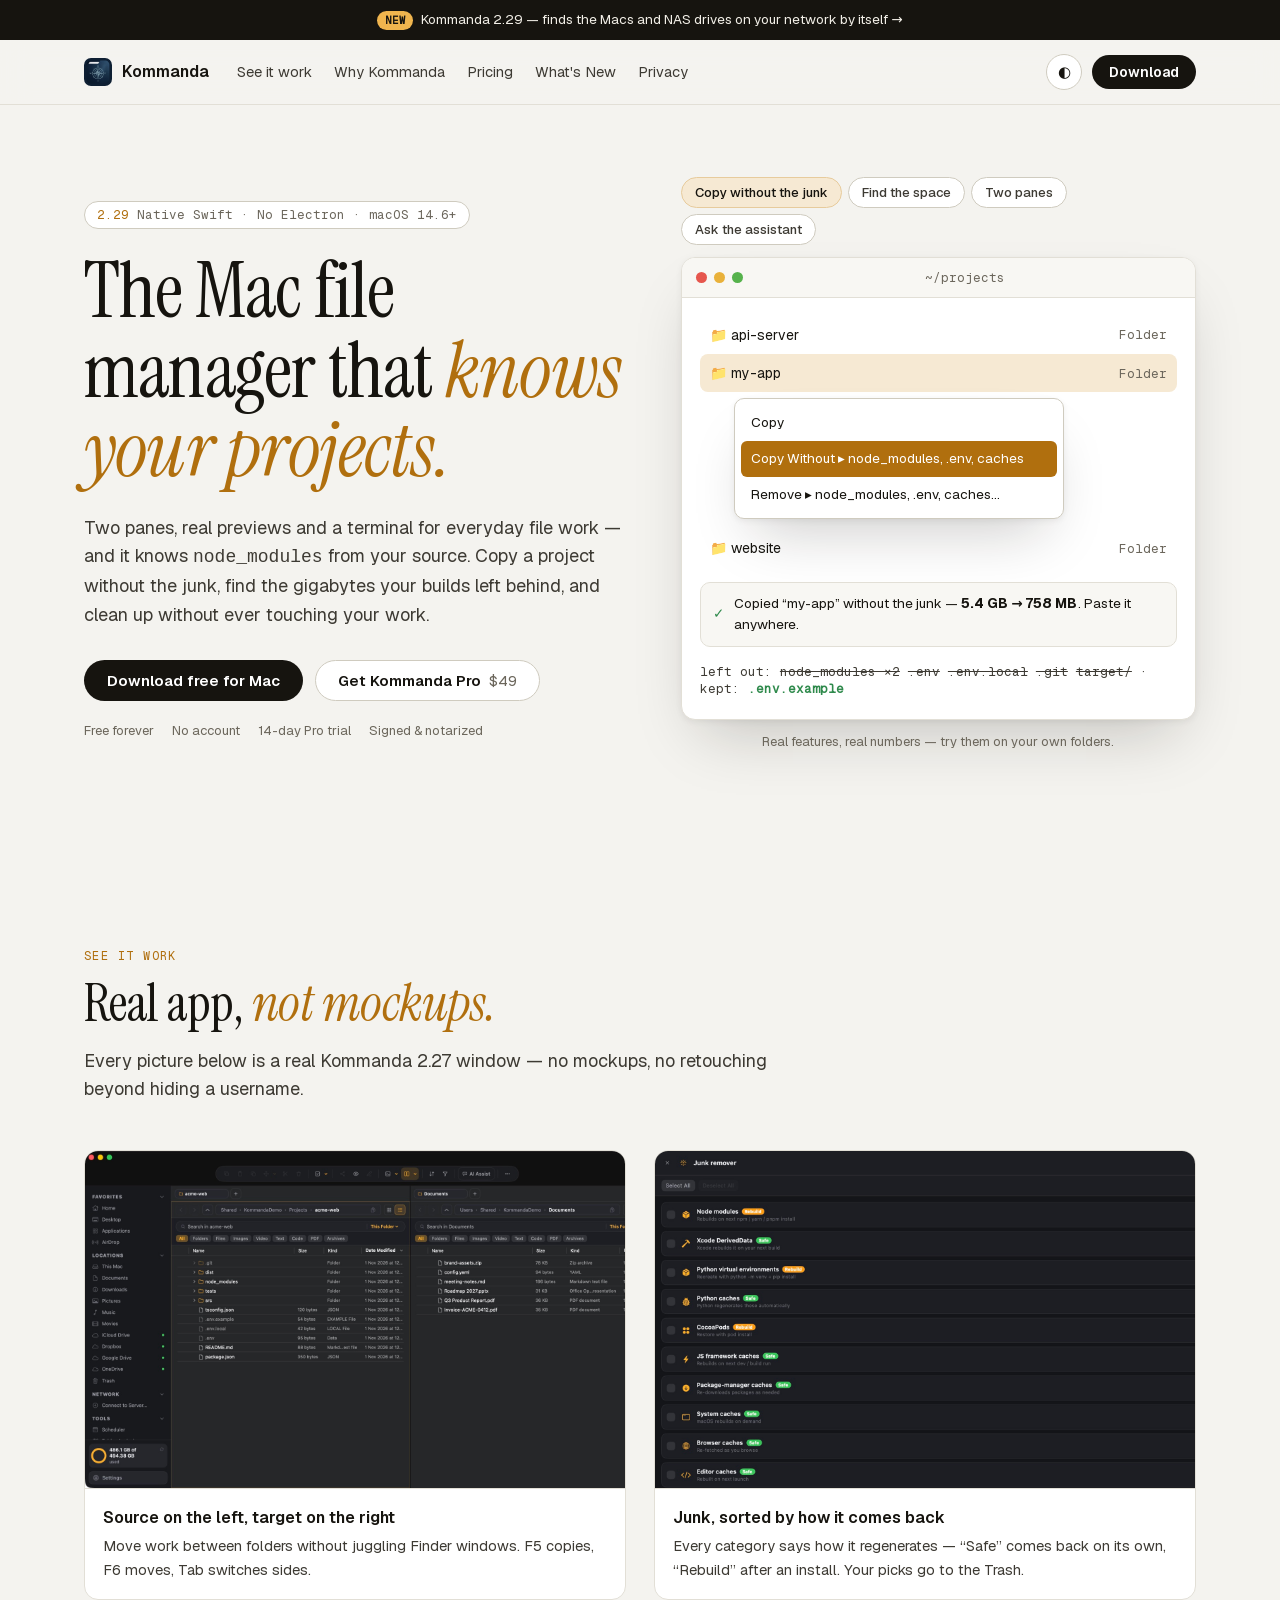
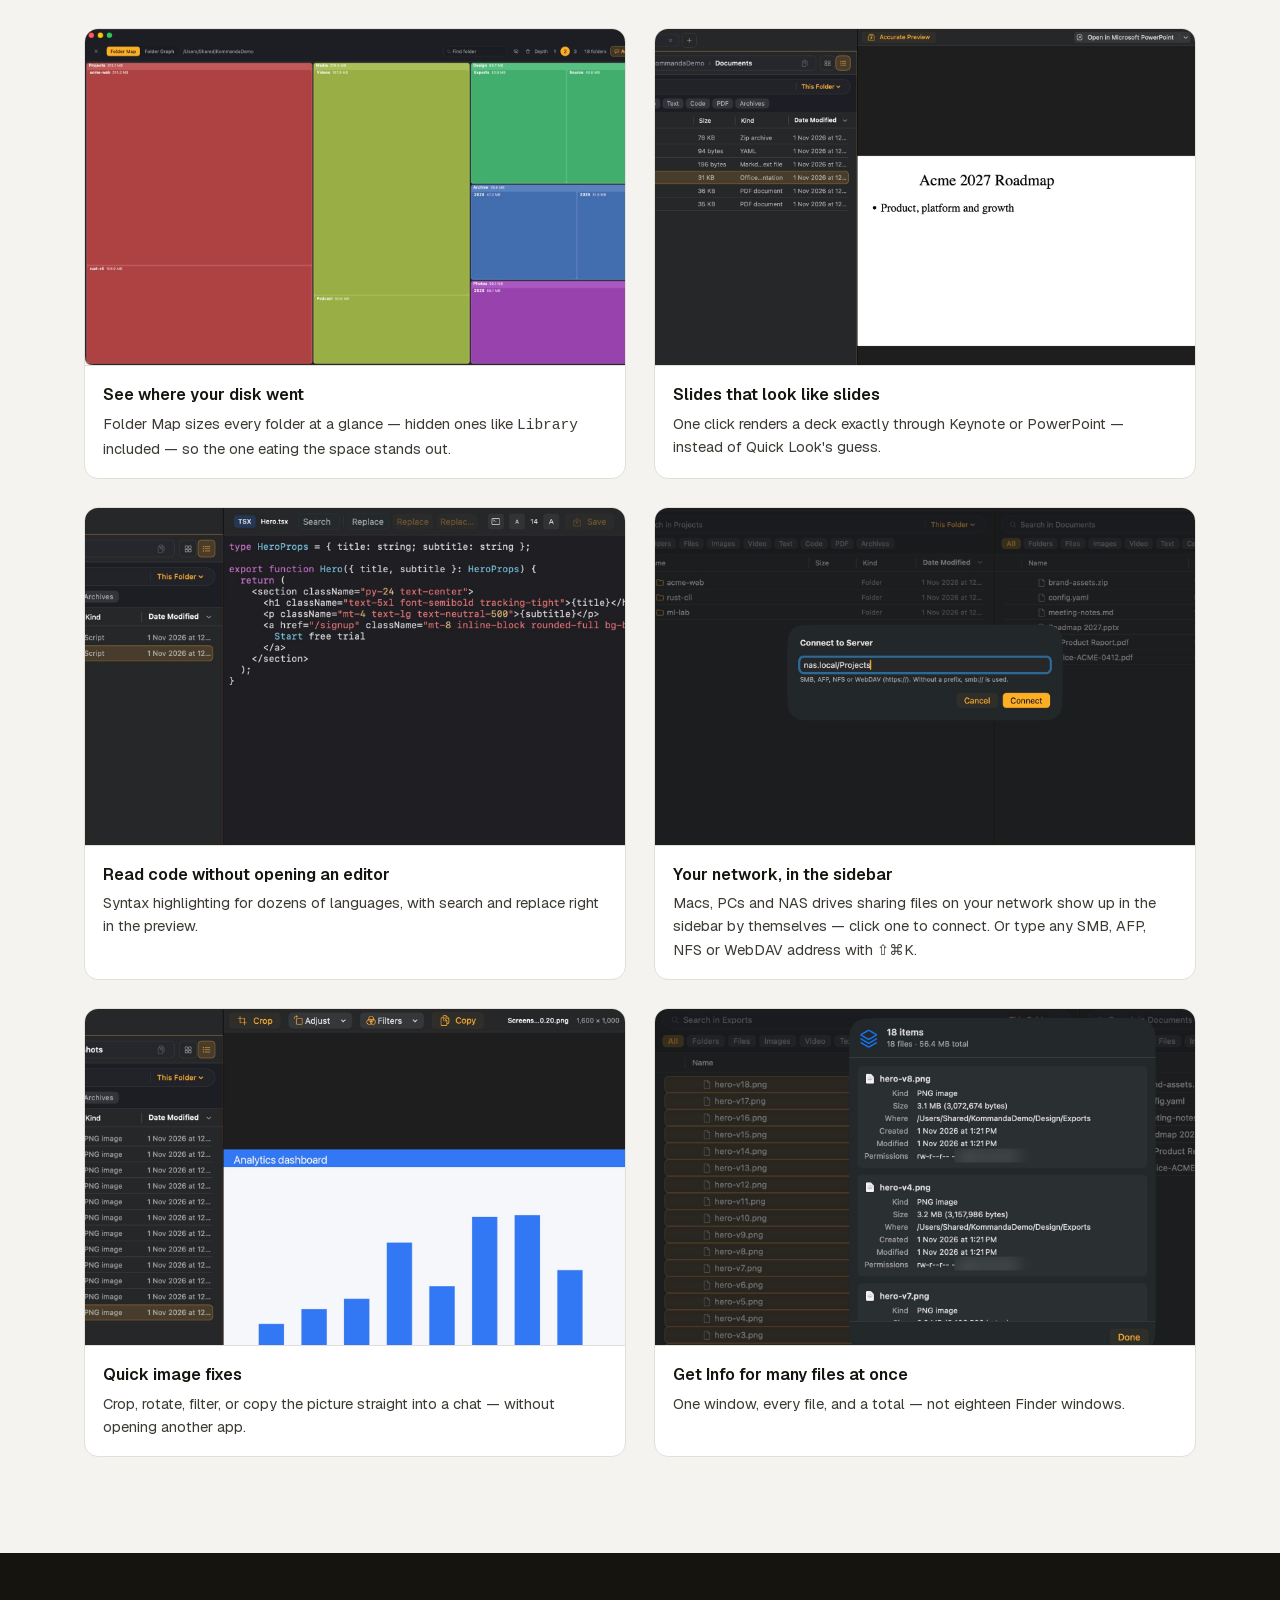
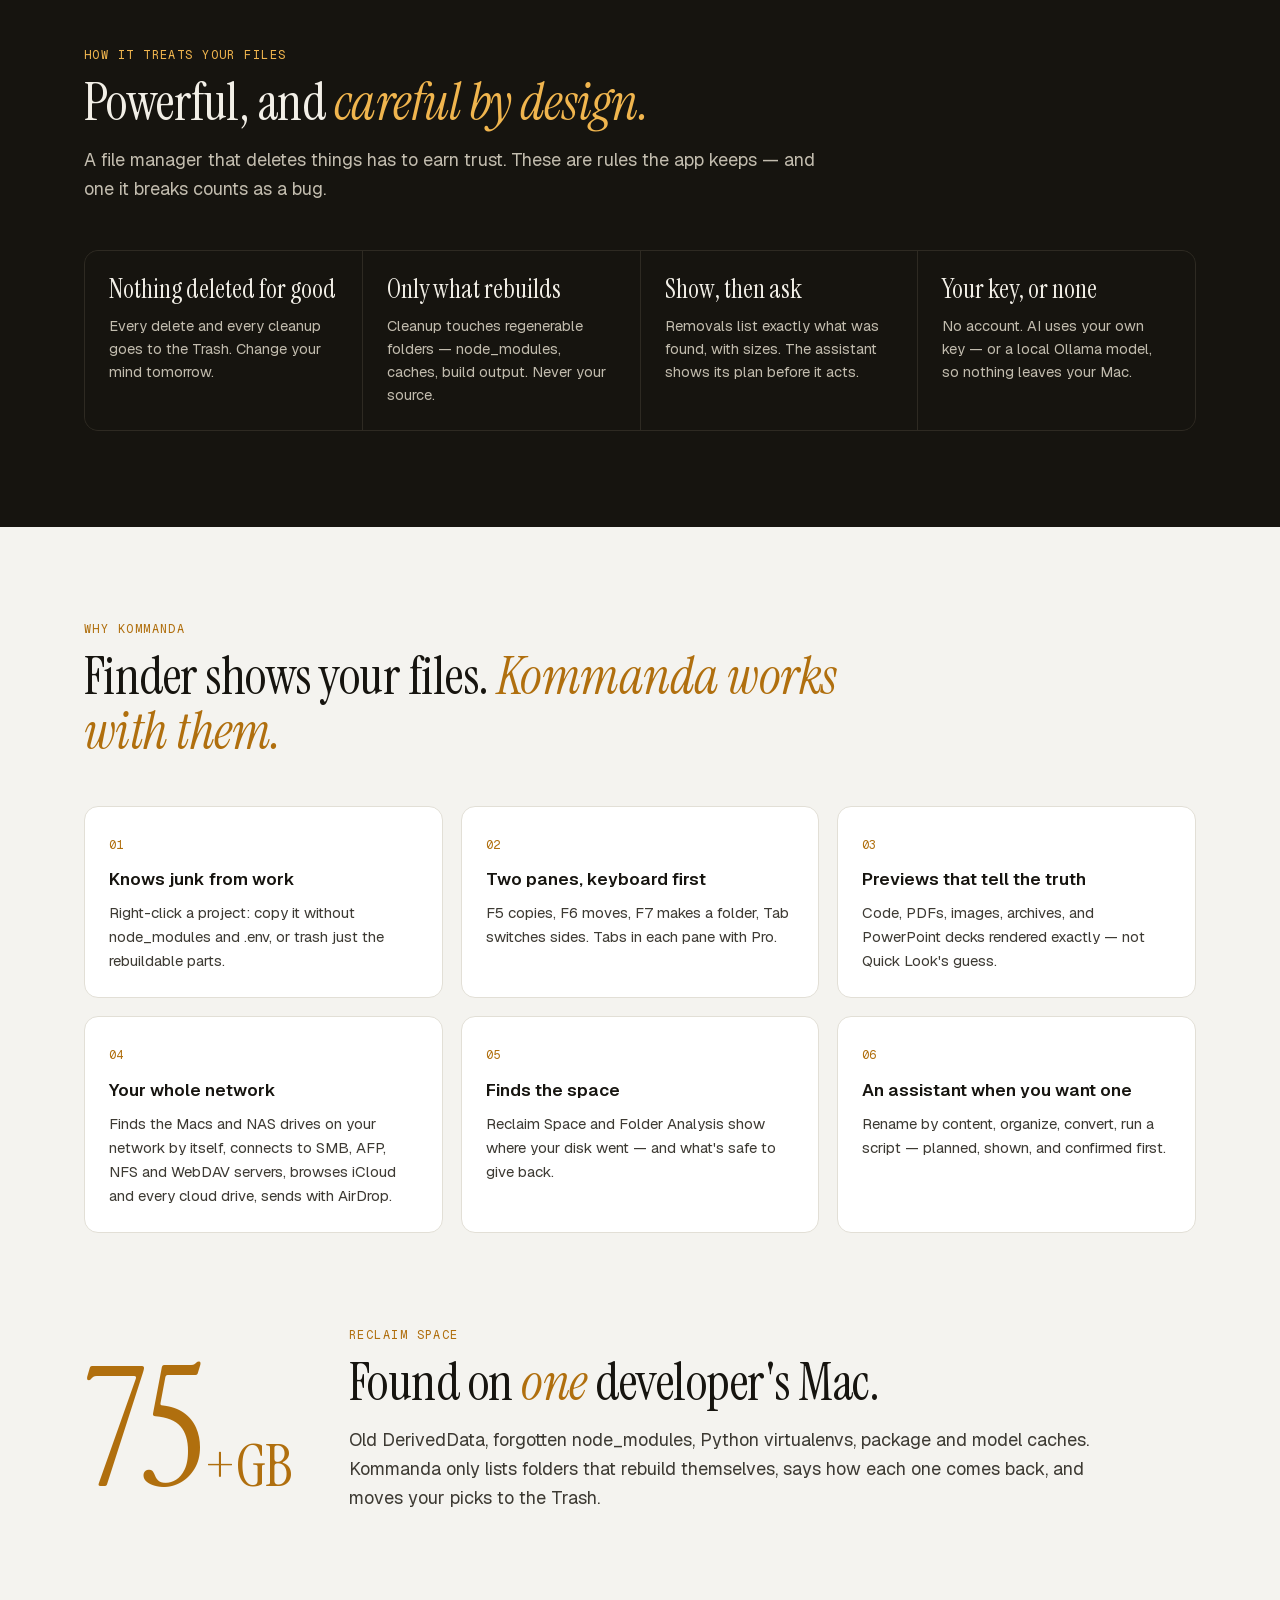
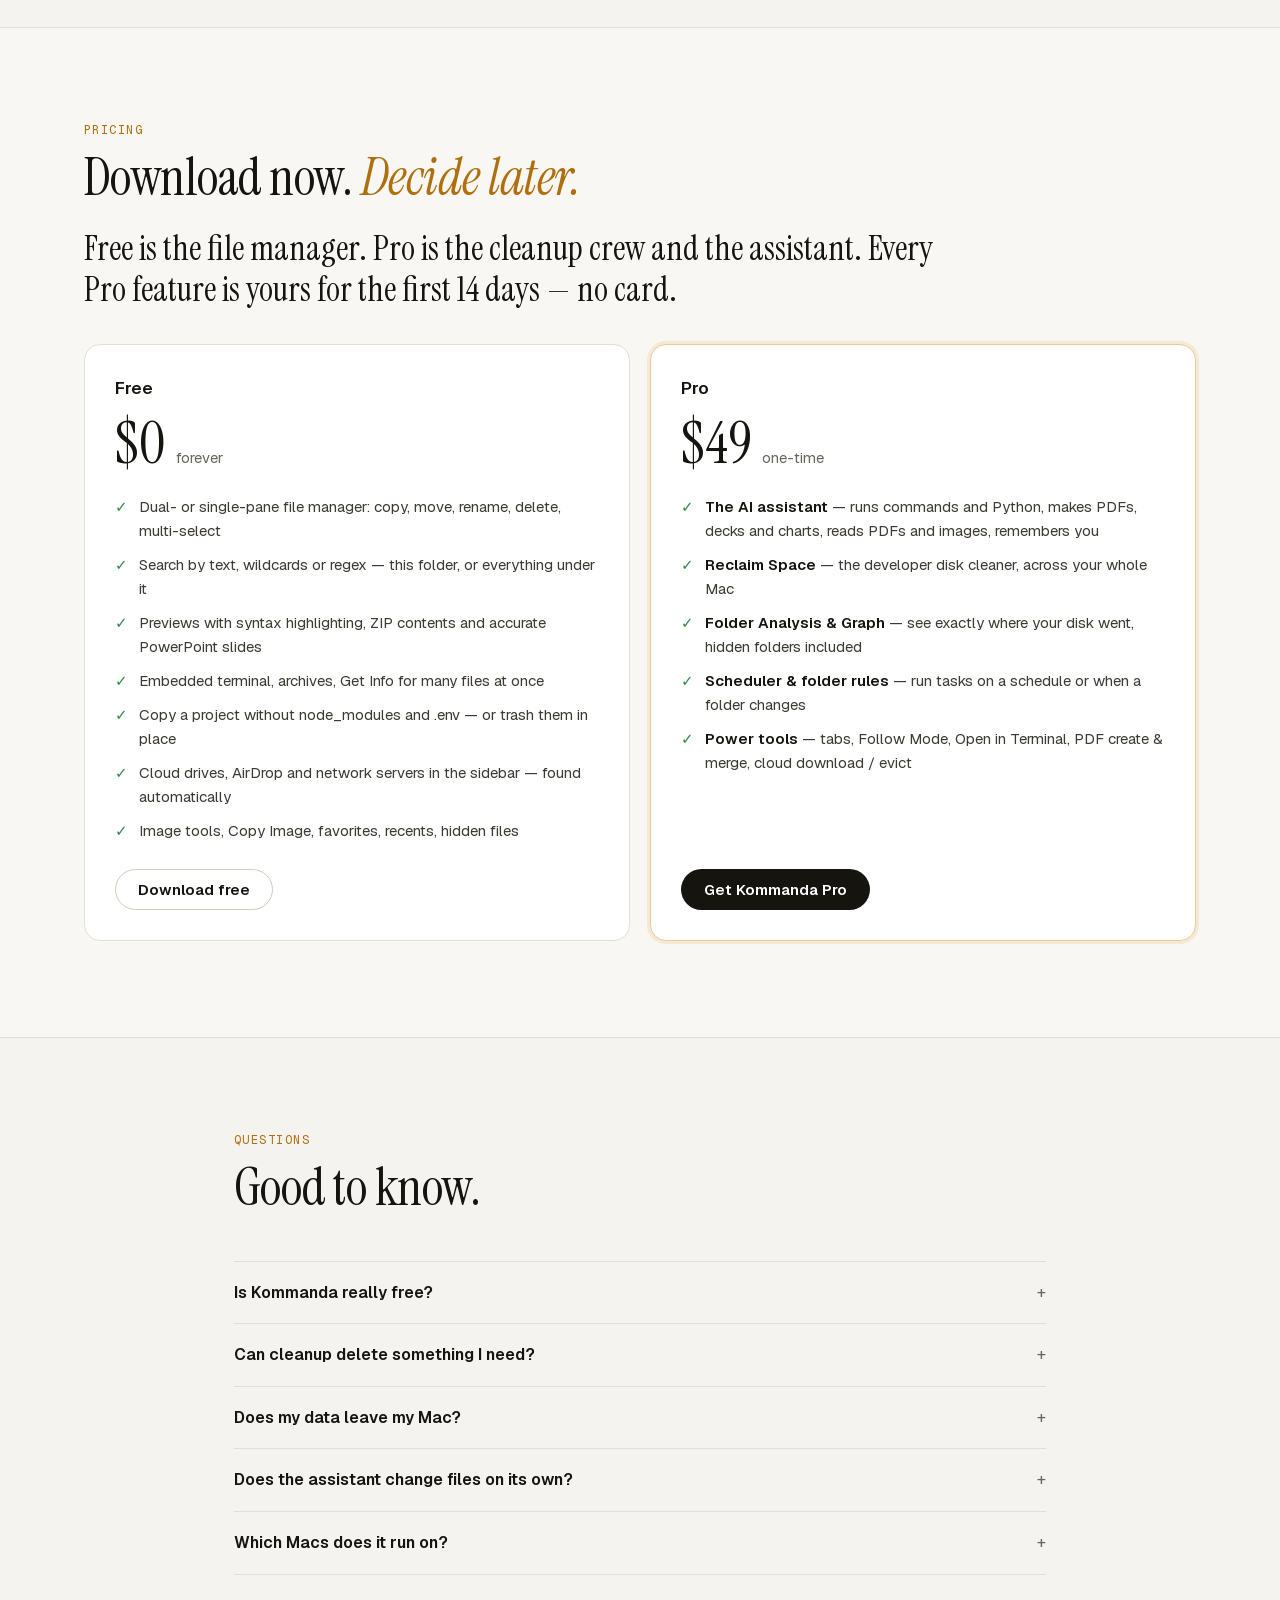
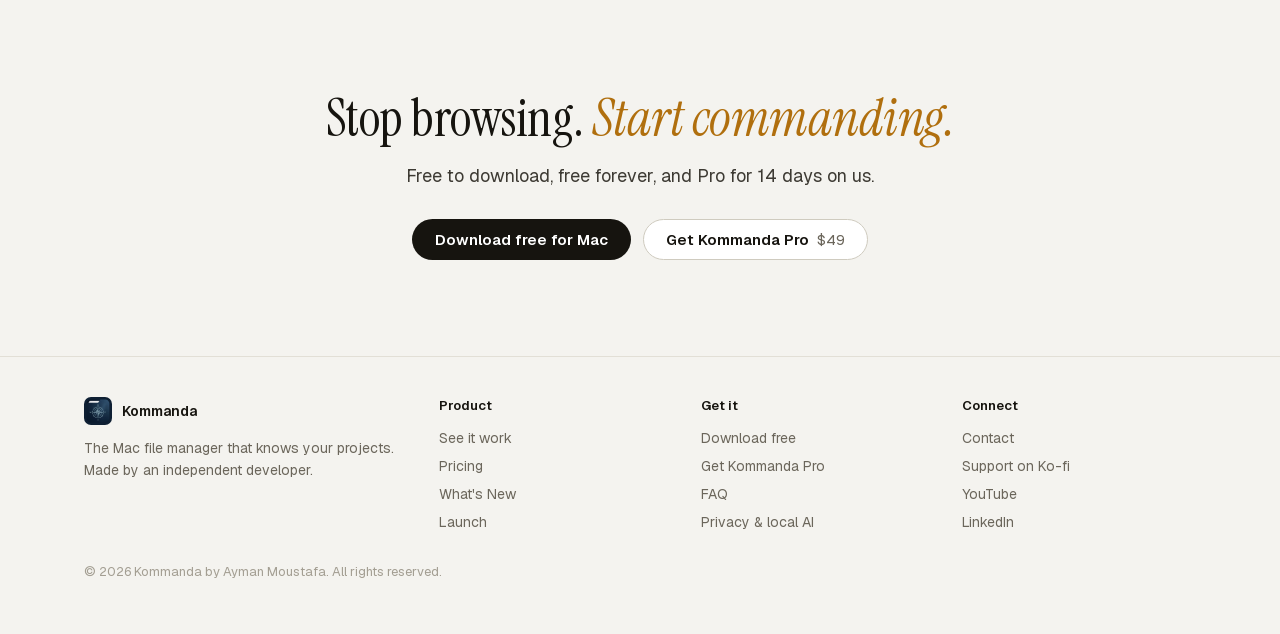
==== commit af96e190: "Add 2.29 features: network discovery, hidden folders in Folder Analysis, Open in Terminal Co-Authore" ====
--- a/index.html
+++ b/index.html
@@ -48,7 +48,7 @@
   "name": "Kommanda",
   "applicationCategory": "FileManagerApplication",
   "operatingSystem": "macOS",
-  "softwareVersion": "2.27.0",
+  "softwareVersion": "2.29.1",
   "description": "A native Mac file manager for project folders: two panes, real previews and a terminal — and it knows node_modules from your source. Copy a project without the junk, find the gigabytes your builds left behind, and clean up safely.",
   "url": "https://kommanda.app/",
   "downloadUrl": "https://github.com/ayman3000/kommanda-app/releases/latest/download/Kommanda.dmg",
@@ -101,7 +101,7 @@
 </head>
 <body>
 
-<div class="announce"><a href="https://github.com/ayman3000/kommanda-app/releases/latest" target="_blank" rel="noopener"><span class="tag">NEW</span>Kommanda 2.27 — connect to servers and AirDrop, right from the sidebar →</a></div>
+<div class="announce"><a href="https://github.com/ayman3000/kommanda-app/releases/latest" target="_blank" rel="noopener"><span class="tag">NEW</span>Kommanda 2.29 — finds the Macs and NAS drives on your network by itself →</a></div>
 
 <nav class="top"><div class="wrap">
   <a class="brand" href="#"><img src="apple-touch-icon.png" alt="">Kommanda</a>
@@ -116,7 +116,7 @@
 
 <header class="hero"><div class="wrap grid">
   <div>
-    <span class="badge"><b>2.27</b> Native Swift · No Electron · macOS 14.6+</span>
+    <span class="badge"><b>2.29</b> Native Swift · No Electron · macOS 14.6+</span>
     <h1>The Mac file manager that <em class="s">knows your projects.</em></h1>
     <p class="lead">Two panes, real previews and a terminal for everyday file work — and it knows <code>node_modules</code> from your source. Copy a project without the junk, find the gigabytes your builds left behind, and clean up without ever touching your work.</p>
     <div class="cta">
@@ -200,10 +200,10 @@
   <div class="gallery">
     <div class="shot"><img src="assets/images/v2/01-hero-dual.jpg" alt="Kommanda with a project on the left and documents on the right" loading="lazy"><div><b>Source on the left, target on the right</b><p>Move work between folders without juggling Finder windows. F5 copies, F6 moves, Tab switches sides.</p></div></div>
     <div class="shot"><img src="assets/images/v2/10-reclaim-start.jpg" alt="The junk remover listing cleanup categories, each marked Safe or Rebuild" loading="lazy"><div><b>Junk, sorted by how it comes back</b><p>Every category says how it regenerates — “Safe” comes back on its own, “Rebuild” after an install. Your picks go to the Trash.</p></div></div>
-    <div class="shot"><img src="assets/images/v2/09-folder-analysis.jpg" alt="Folder Map showing folders sized by disk use" loading="lazy"><div><b>See where your disk went</b><p>Folder Map sizes every folder at a glance, so the one eating the space stands out.</p></div></div>
+    <div class="shot"><img src="assets/images/v2/09-folder-analysis.jpg" alt="Folder Map showing folders sized by disk use" loading="lazy"><div><b>See where your disk went</b><p>Folder Map sizes every folder at a glance — hidden ones like <code>Library</code> included — so the one eating the space stands out.</p></div></div>
     <div class="shot"><img src="assets/images/v2/05-pptx-preview.jpg" alt="A PowerPoint deck in the preview panel with Accurate Preview and Open in PowerPoint" loading="lazy"><div><b>Slides that look like slides</b><p>One click renders a deck exactly through Keynote or PowerPoint — instead of Quick Look's guess.</p></div></div>
     <div class="shot"><img src="assets/images/v2/02-code-preview.jpg" alt="A TypeScript file with syntax highlighting in the preview panel" loading="lazy"><div><b>Read code without opening an editor</b><p>Syntax highlighting for dozens of languages, with search and replace right in the preview.</p></div></div>
-    <div class="shot"><img src="assets/images/v2/08-connect-server.jpg" alt="The Connect to Server dialog" loading="lazy"><div><b>Your network, in the sidebar</b><p>Connect to SMB, AFP, NFS and WebDAV servers with ⇧⌘K. Shares stay in the sidebar until you disconnect.</p></div></div>
+    <div class="shot"><img src="assets/images/v2/08-connect-server.jpg" alt="The Connect to Server dialog" loading="lazy"><div><b>Your network, in the sidebar</b><p>Macs, PCs and NAS drives sharing files on your network show up in the sidebar by themselves — click one to connect. Or type any SMB, AFP, NFS or WebDAV address with ⇧⌘K.</p></div></div>
     <div class="shot"><img src="assets/images/v2/06-image-preview.jpg" alt="An image in the preview with Crop, Adjust, Filters and Copy" loading="lazy"><div><b>Quick image fixes</b><p>Crop, rotate, filter, or copy the picture straight into a chat — without opening another app.</p></div></div>
     <div class="shot"><img src="assets/images/v2/12-get-info.jpg" alt="Get Info for 18 selected files at once" loading="lazy"><div><b>Get Info for many files at once</b><p>One window, every file, and a total — not eighteen Finder windows.</p></div></div>
   </div>
@@ -232,7 +232,7 @@
     <div class="card"><span class="n">01</span><h3>Knows junk from work</h3><p>Right-click a project: copy it without node_modules and .env, or trash just the rebuildable parts.</p></div>
     <div class="card"><span class="n">02</span><h3>Two panes, keyboard first</h3><p>F5 copies, F6 moves, F7 makes a folder, Tab switches sides. Tabs in each pane with Pro.</p></div>
     <div class="card"><span class="n">03</span><h3>Previews that tell the truth</h3><p>Code, PDFs, images, archives, and PowerPoint decks rendered exactly — not Quick Look's guess.</p></div>
-    <div class="card"><span class="n">04</span><h3>Your whole network</h3><p>Connect to SMB, AFP, NFS and WebDAV servers, browse iCloud and every cloud drive, send with AirDrop.</p></div>
+    <div class="card"><span class="n">04</span><h3>Your whole network</h3><p>Finds the Macs and NAS drives on your network by itself, connects to SMB, AFP, NFS and WebDAV servers, browses iCloud and every cloud drive, sends with AirDrop.</p></div>
     <div class="card"><span class="n">05</span><h3>Finds the space</h3><p>Reclaim Space and Folder Analysis show where your disk went — and what's safe to give back.</p></div>
     <div class="card"><span class="n">06</span><h3>An assistant when you want one</h3><p>Rename by content, organize, convert, run a script — planned, shown, and confirmed first.</p></div>
   </div>
@@ -263,7 +263,7 @@
         <li>Previews with syntax highlighting, ZIP contents and accurate PowerPoint slides</li>
         <li>Embedded terminal, archives, Get Info for many files at once</li>
         <li>Copy a project without node_modules and .env — or trash them in place</li>
-        <li>Cloud drives, network servers and AirDrop in the sidebar</li>
+        <li>Cloud drives, AirDrop and network servers in the sidebar — found automatically</li>
         <li>Image tools, Copy Image, favorites, recents, hidden files</li>
       </ul>
       <a class="btn btn-ghost" href="https://github.com/ayman3000/kommanda-app/releases/latest/download/Kommanda.dmg">Download free</a>
@@ -274,9 +274,9 @@
       <ul>
         <li><b>The AI assistant</b> — runs commands and Python, makes PDFs, decks and charts, reads PDFs and images, remembers you</li>
         <li><b>Reclaim Space</b> — the developer disk cleaner, across your whole Mac</li>
-        <li><b>Folder Analysis &amp; Graph</b> — see exactly where your disk went</li>
+        <li><b>Folder Analysis &amp; Graph</b> — see exactly where your disk went, hidden folders included</li>
         <li><b>Scheduler &amp; folder rules</b> — run tasks on a schedule or when a folder changes</li>
-        <li><b>Power tools</b> — tabs, Follow Mode, PDF create &amp; merge, cloud download / evict</li>
+        <li><b>Power tools</b> — tabs, Follow Mode, Open in Terminal, PDF create &amp; merge, cloud download / evict</li>
       </ul>
       <a class="btn btn-primary" href="https://store.kommanda.app" target="_blank" rel="noopener">Get Kommanda Pro</a>
     </div>
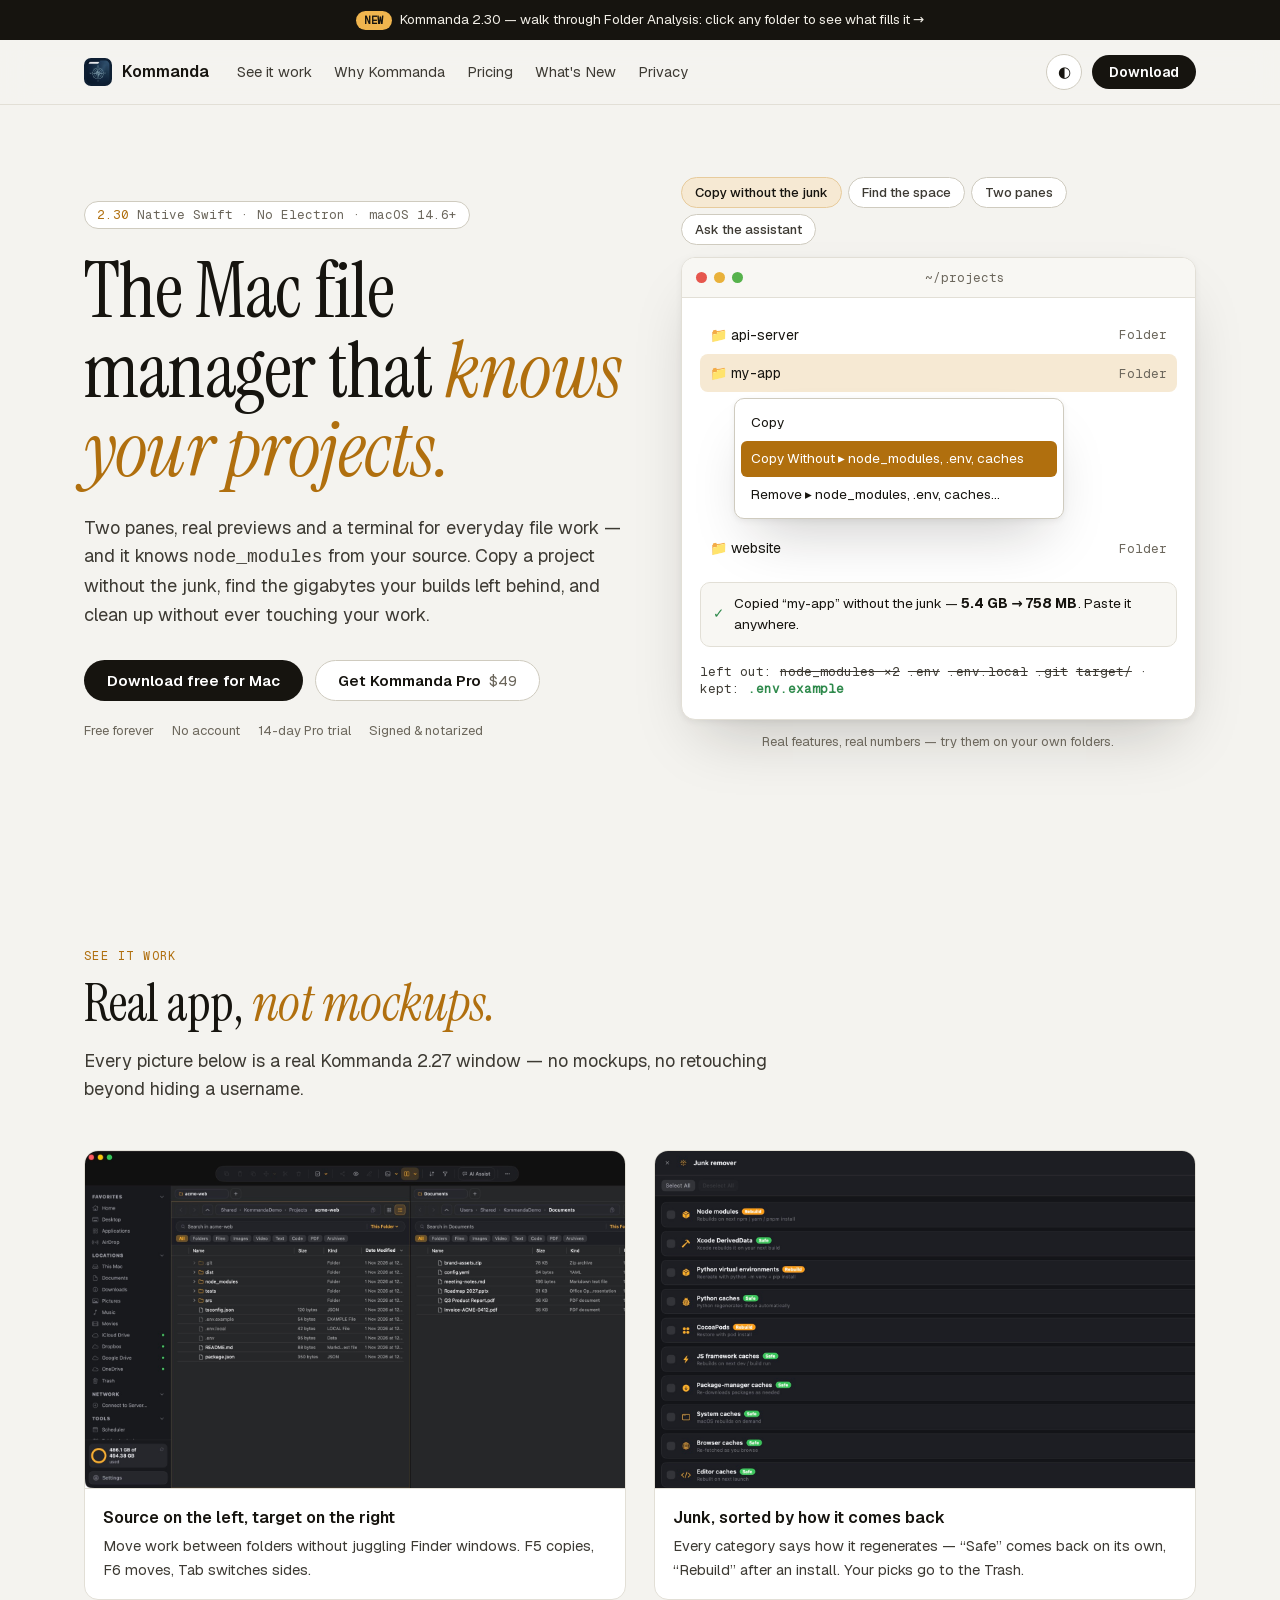
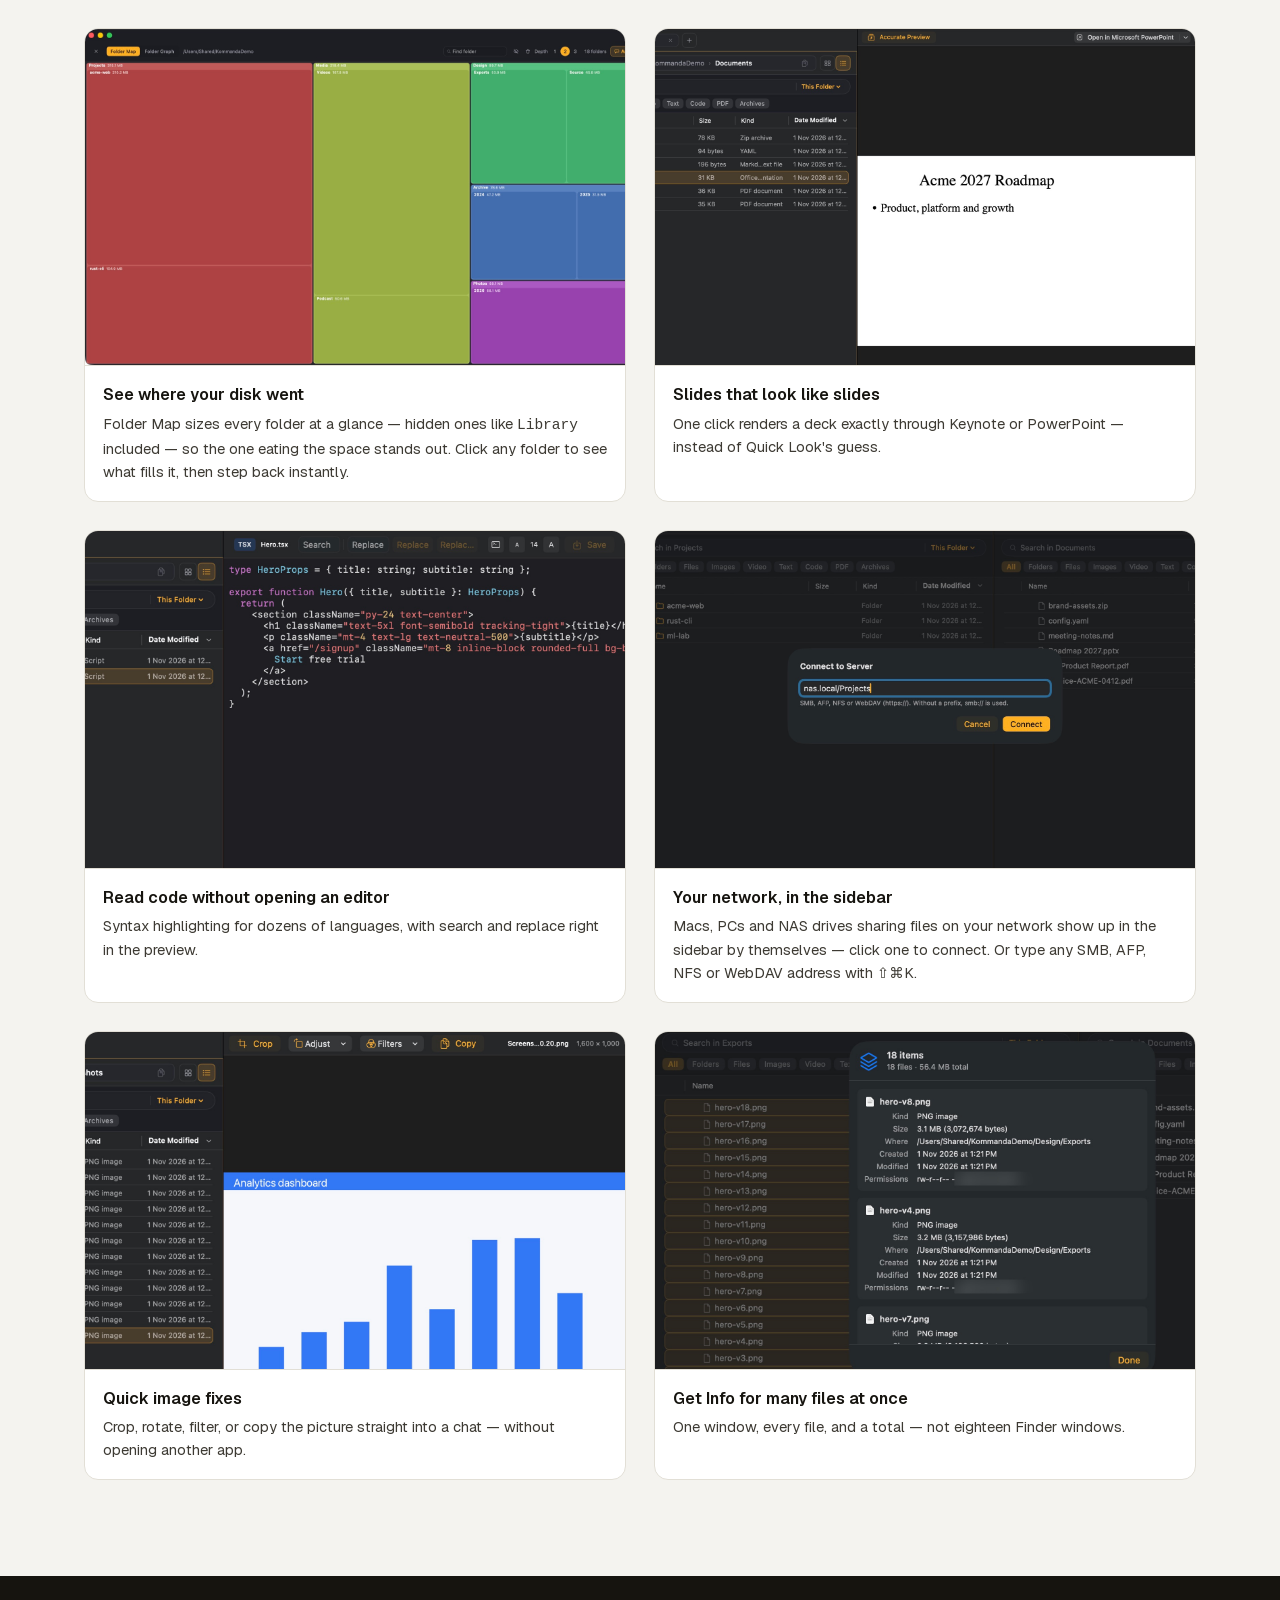
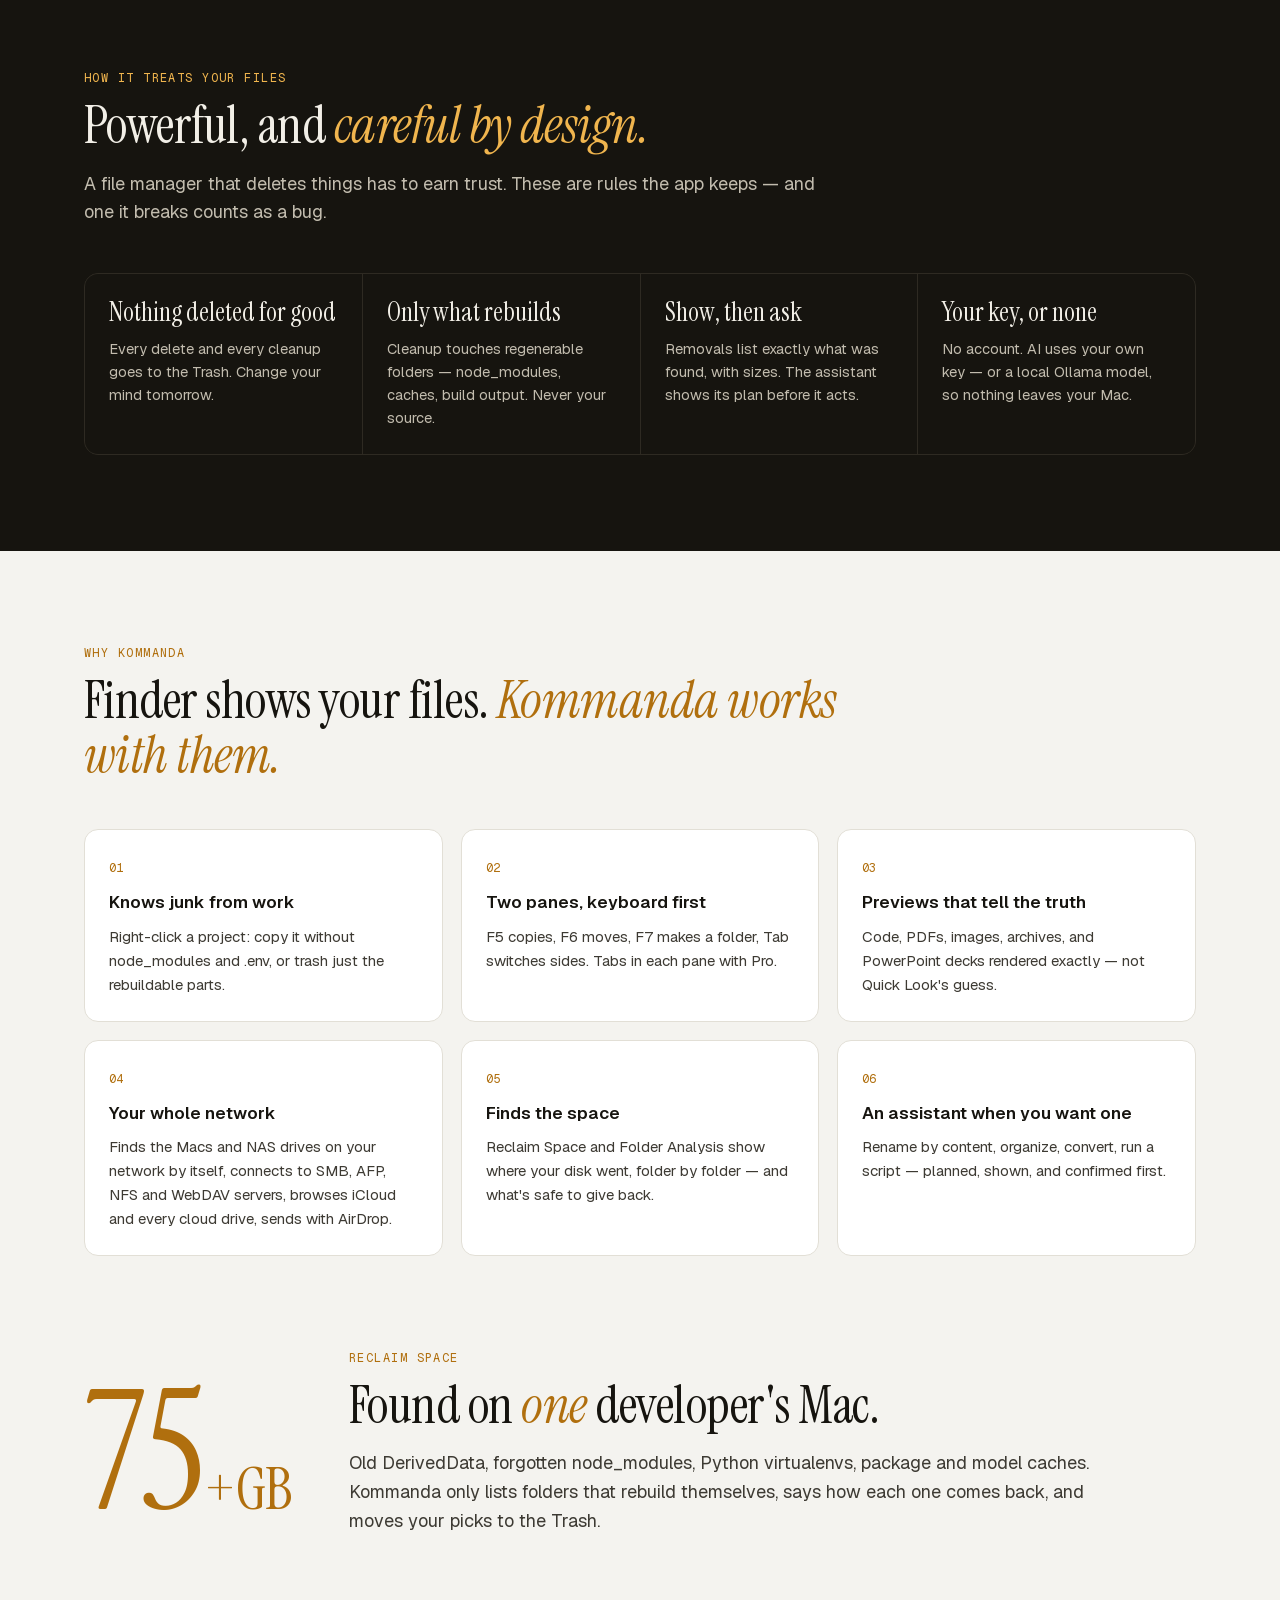
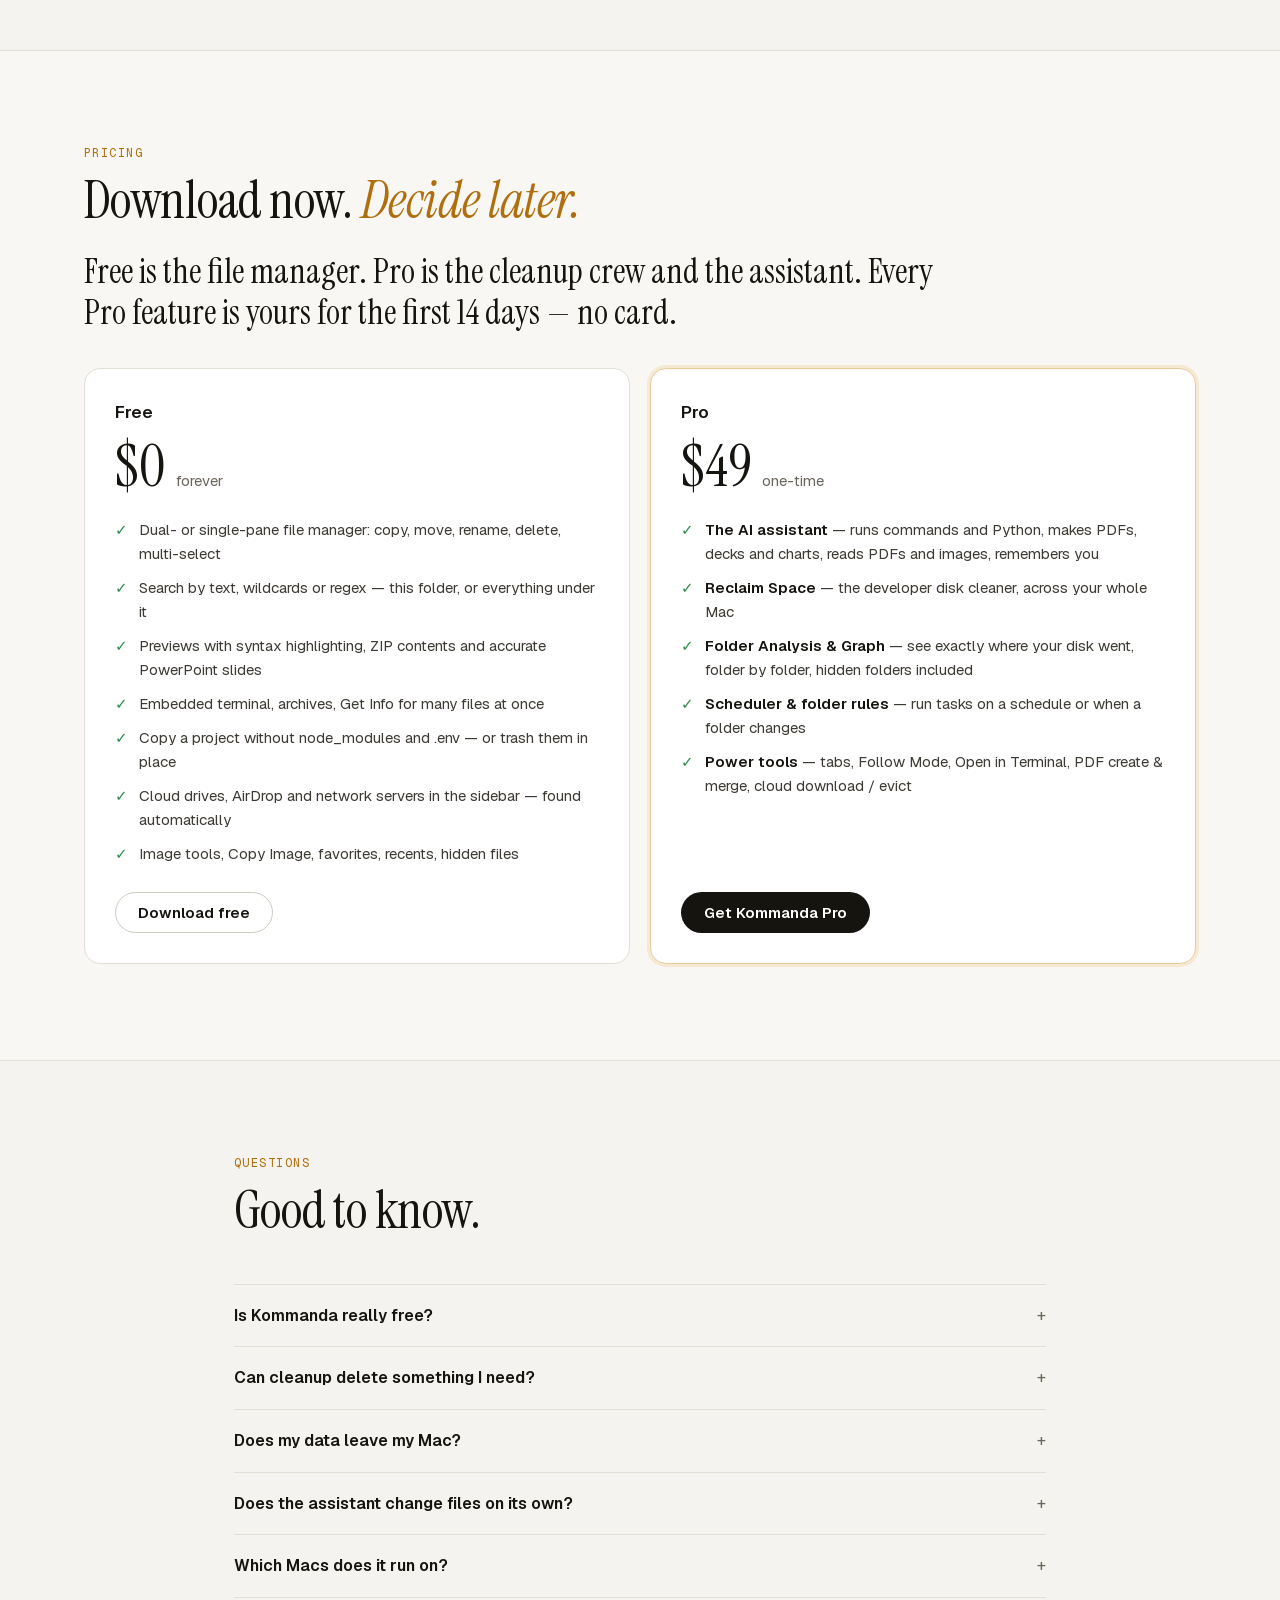
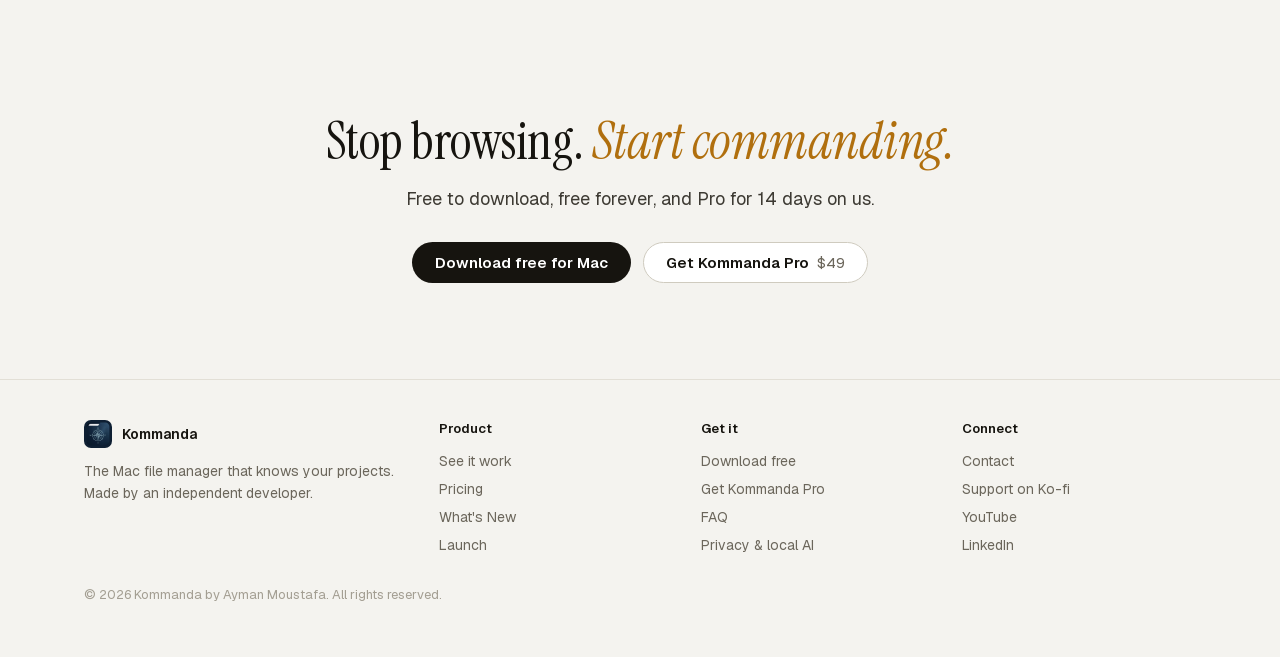
==== commit 95bcea92: "Announce 2.30: walk through Folder Analysis Co-Authored-By: Claude Fable 5.2 <noreply@anthropic.com>" ====
--- a/index.html
+++ b/index.html
@@ -48,7 +48,7 @@
   "name": "Kommanda",
   "applicationCategory": "FileManagerApplication",
   "operatingSystem": "macOS",
-  "softwareVersion": "2.29.1",
+  "softwareVersion": "2.30.0",
   "description": "A native Mac file manager for project folders: two panes, real previews and a terminal — and it knows node_modules from your source. Copy a project without the junk, find the gigabytes your builds left behind, and clean up safely.",
   "url": "https://kommanda.app/",
   "downloadUrl": "https://github.com/ayman3000/kommanda-app/releases/latest/download/Kommanda.dmg",
@@ -101,7 +101,7 @@
 </head>
 <body>
 
-<div class="announce"><a href="https://github.com/ayman3000/kommanda-app/releases/latest" target="_blank" rel="noopener"><span class="tag">NEW</span>Kommanda 2.29 — finds the Macs and NAS drives on your network by itself →</a></div>
+<div class="announce"><a href="https://github.com/ayman3000/kommanda-app/releases/latest" target="_blank" rel="noopener"><span class="tag">NEW</span>Kommanda 2.30 — walk through Folder Analysis: click any folder to see what fills it →</a></div>
 
 <nav class="top"><div class="wrap">
   <a class="brand" href="#"><img src="apple-touch-icon.png" alt="">Kommanda</a>
@@ -116,7 +116,7 @@
 
 <header class="hero"><div class="wrap grid">
   <div>
-    <span class="badge"><b>2.29</b> Native Swift · No Electron · macOS 14.6+</span>
+    <span class="badge"><b>2.30</b> Native Swift · No Electron · macOS 14.6+</span>
     <h1>The Mac file manager that <em class="s">knows your projects.</em></h1>
     <p class="lead">Two panes, real previews and a terminal for everyday file work — and it knows <code>node_modules</code> from your source. Copy a project without the junk, find the gigabytes your builds left behind, and clean up without ever touching your work.</p>
     <div class="cta">
@@ -200,7 +200,7 @@
   <div class="gallery">
     <div class="shot"><img src="assets/images/v2/01-hero-dual.jpg" alt="Kommanda with a project on the left and documents on the right" loading="lazy"><div><b>Source on the left, target on the right</b><p>Move work between folders without juggling Finder windows. F5 copies, F6 moves, Tab switches sides.</p></div></div>
     <div class="shot"><img src="assets/images/v2/10-reclaim-start.jpg" alt="The junk remover listing cleanup categories, each marked Safe or Rebuild" loading="lazy"><div><b>Junk, sorted by how it comes back</b><p>Every category says how it regenerates — “Safe” comes back on its own, “Rebuild” after an install. Your picks go to the Trash.</p></div></div>
-    <div class="shot"><img src="assets/images/v2/09-folder-analysis.jpg" alt="Folder Map showing folders sized by disk use" loading="lazy"><div><b>See where your disk went</b><p>Folder Map sizes every folder at a glance — hidden ones like <code>Library</code> included — so the one eating the space stands out.</p></div></div>
+    <div class="shot"><img src="assets/images/v2/09-folder-analysis.jpg" alt="Folder Map showing folders sized by disk use" loading="lazy"><div><b>See where your disk went</b><p>Folder Map sizes every folder at a glance — hidden ones like <code>Library</code> included — so the one eating the space stands out. Click any folder to see what fills it, then step back instantly.</p></div></div>
     <div class="shot"><img src="assets/images/v2/05-pptx-preview.jpg" alt="A PowerPoint deck in the preview panel with Accurate Preview and Open in PowerPoint" loading="lazy"><div><b>Slides that look like slides</b><p>One click renders a deck exactly through Keynote or PowerPoint — instead of Quick Look's guess.</p></div></div>
     <div class="shot"><img src="assets/images/v2/02-code-preview.jpg" alt="A TypeScript file with syntax highlighting in the preview panel" loading="lazy"><div><b>Read code without opening an editor</b><p>Syntax highlighting for dozens of languages, with search and replace right in the preview.</p></div></div>
     <div class="shot"><img src="assets/images/v2/08-connect-server.jpg" alt="The Connect to Server dialog" loading="lazy"><div><b>Your network, in the sidebar</b><p>Macs, PCs and NAS drives sharing files on your network show up in the sidebar by themselves — click one to connect. Or type any SMB, AFP, NFS or WebDAV address with ⇧⌘K.</p></div></div>
@@ -233,7 +233,7 @@
     <div class="card"><span class="n">02</span><h3>Two panes, keyboard first</h3><p>F5 copies, F6 moves, F7 makes a folder, Tab switches sides. Tabs in each pane with Pro.</p></div>
     <div class="card"><span class="n">03</span><h3>Previews that tell the truth</h3><p>Code, PDFs, images, archives, and PowerPoint decks rendered exactly — not Quick Look's guess.</p></div>
     <div class="card"><span class="n">04</span><h3>Your whole network</h3><p>Finds the Macs and NAS drives on your network by itself, connects to SMB, AFP, NFS and WebDAV servers, browses iCloud and every cloud drive, sends with AirDrop.</p></div>
-    <div class="card"><span class="n">05</span><h3>Finds the space</h3><p>Reclaim Space and Folder Analysis show where your disk went — and what's safe to give back.</p></div>
+    <div class="card"><span class="n">05</span><h3>Finds the space</h3><p>Reclaim Space and Folder Analysis show where your disk went, folder by folder — and what's safe to give back.</p></div>
     <div class="card"><span class="n">06</span><h3>An assistant when you want one</h3><p>Rename by content, organize, convert, run a script — planned, shown, and confirmed first.</p></div>
   </div>
 </div></section>
@@ -274,7 +274,7 @@
       <ul>
         <li><b>The AI assistant</b> — runs commands and Python, makes PDFs, decks and charts, reads PDFs and images, remembers you</li>
         <li><b>Reclaim Space</b> — the developer disk cleaner, across your whole Mac</li>
-        <li><b>Folder Analysis &amp; Graph</b> — see exactly where your disk went, hidden folders included</li>
+        <li><b>Folder Analysis &amp; Graph</b> — see exactly where your disk went, folder by folder, hidden folders included</li>
         <li><b>Scheduler &amp; folder rules</b> — run tasks on a schedule or when a folder changes</li>
         <li><b>Power tools</b> — tabs, Follow Mode, Open in Terminal, PDF create &amp; merge, cloud download / evict</li>
       </ul>
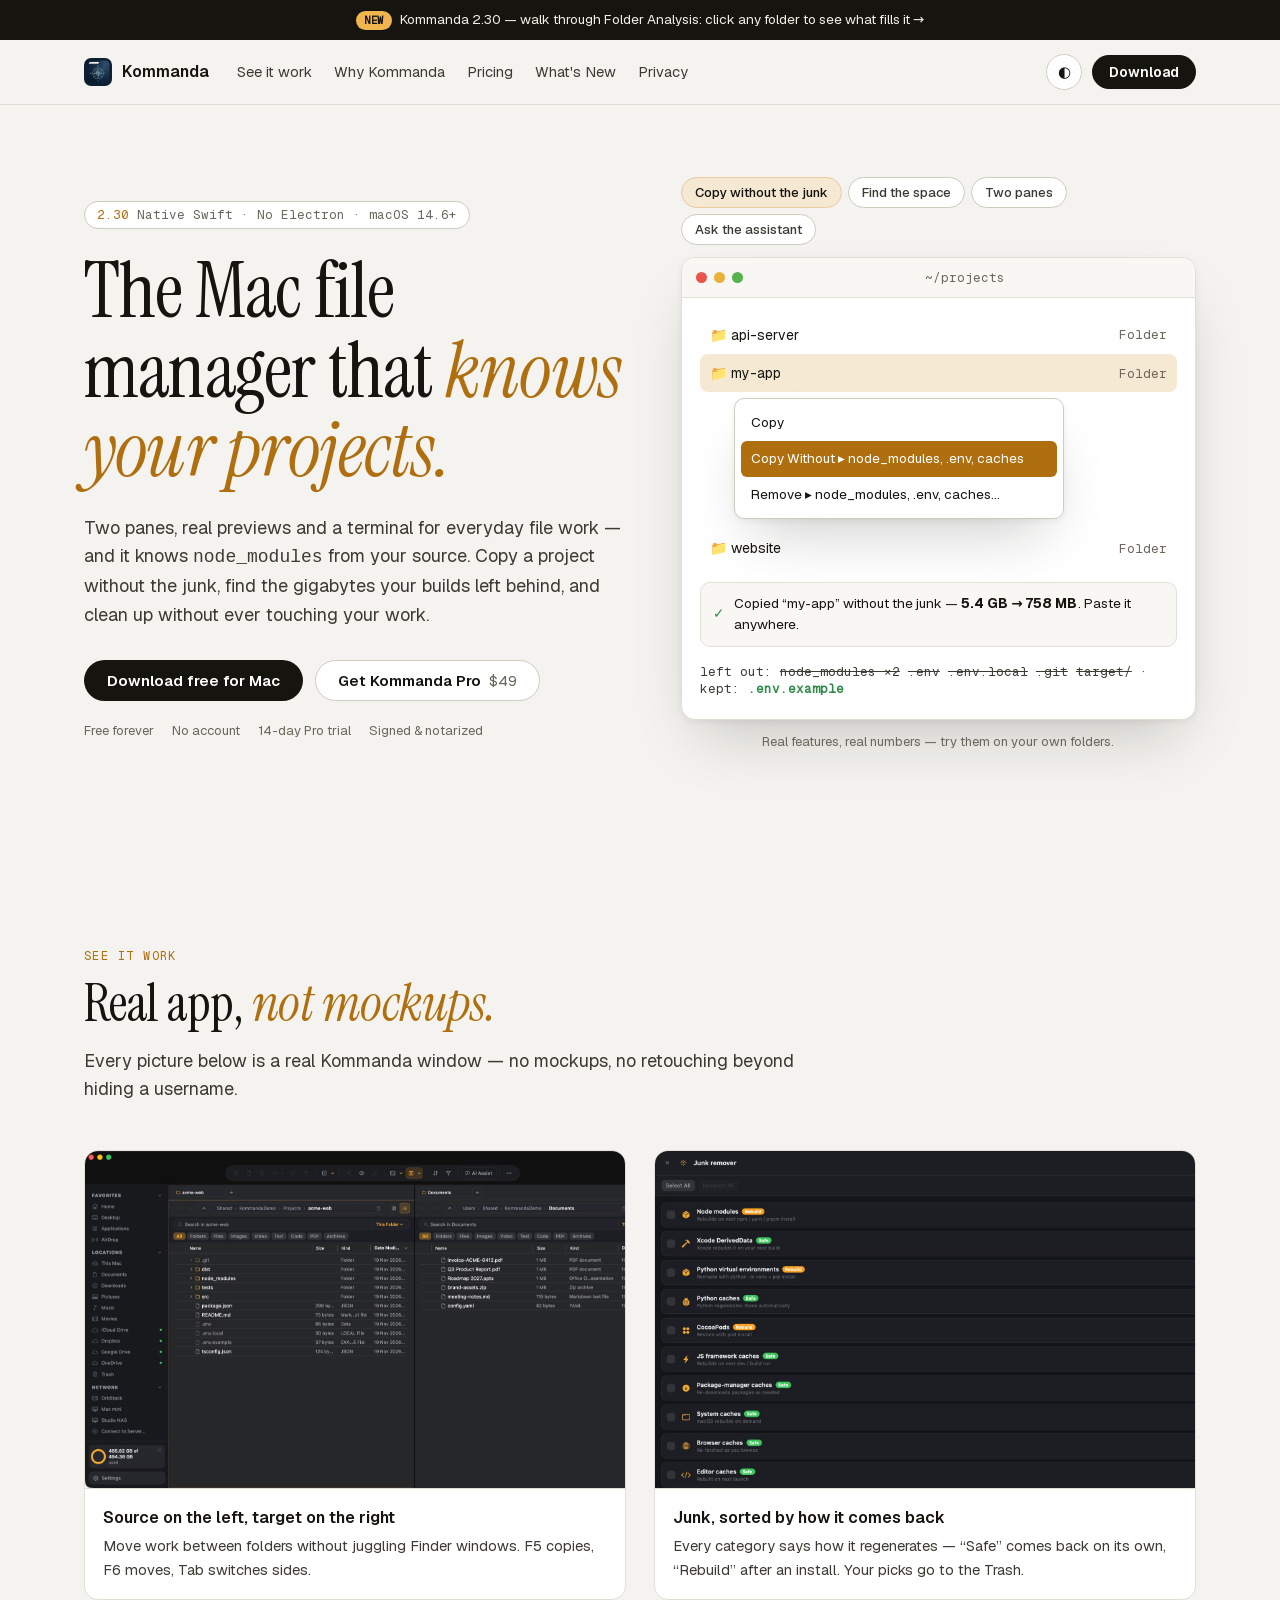
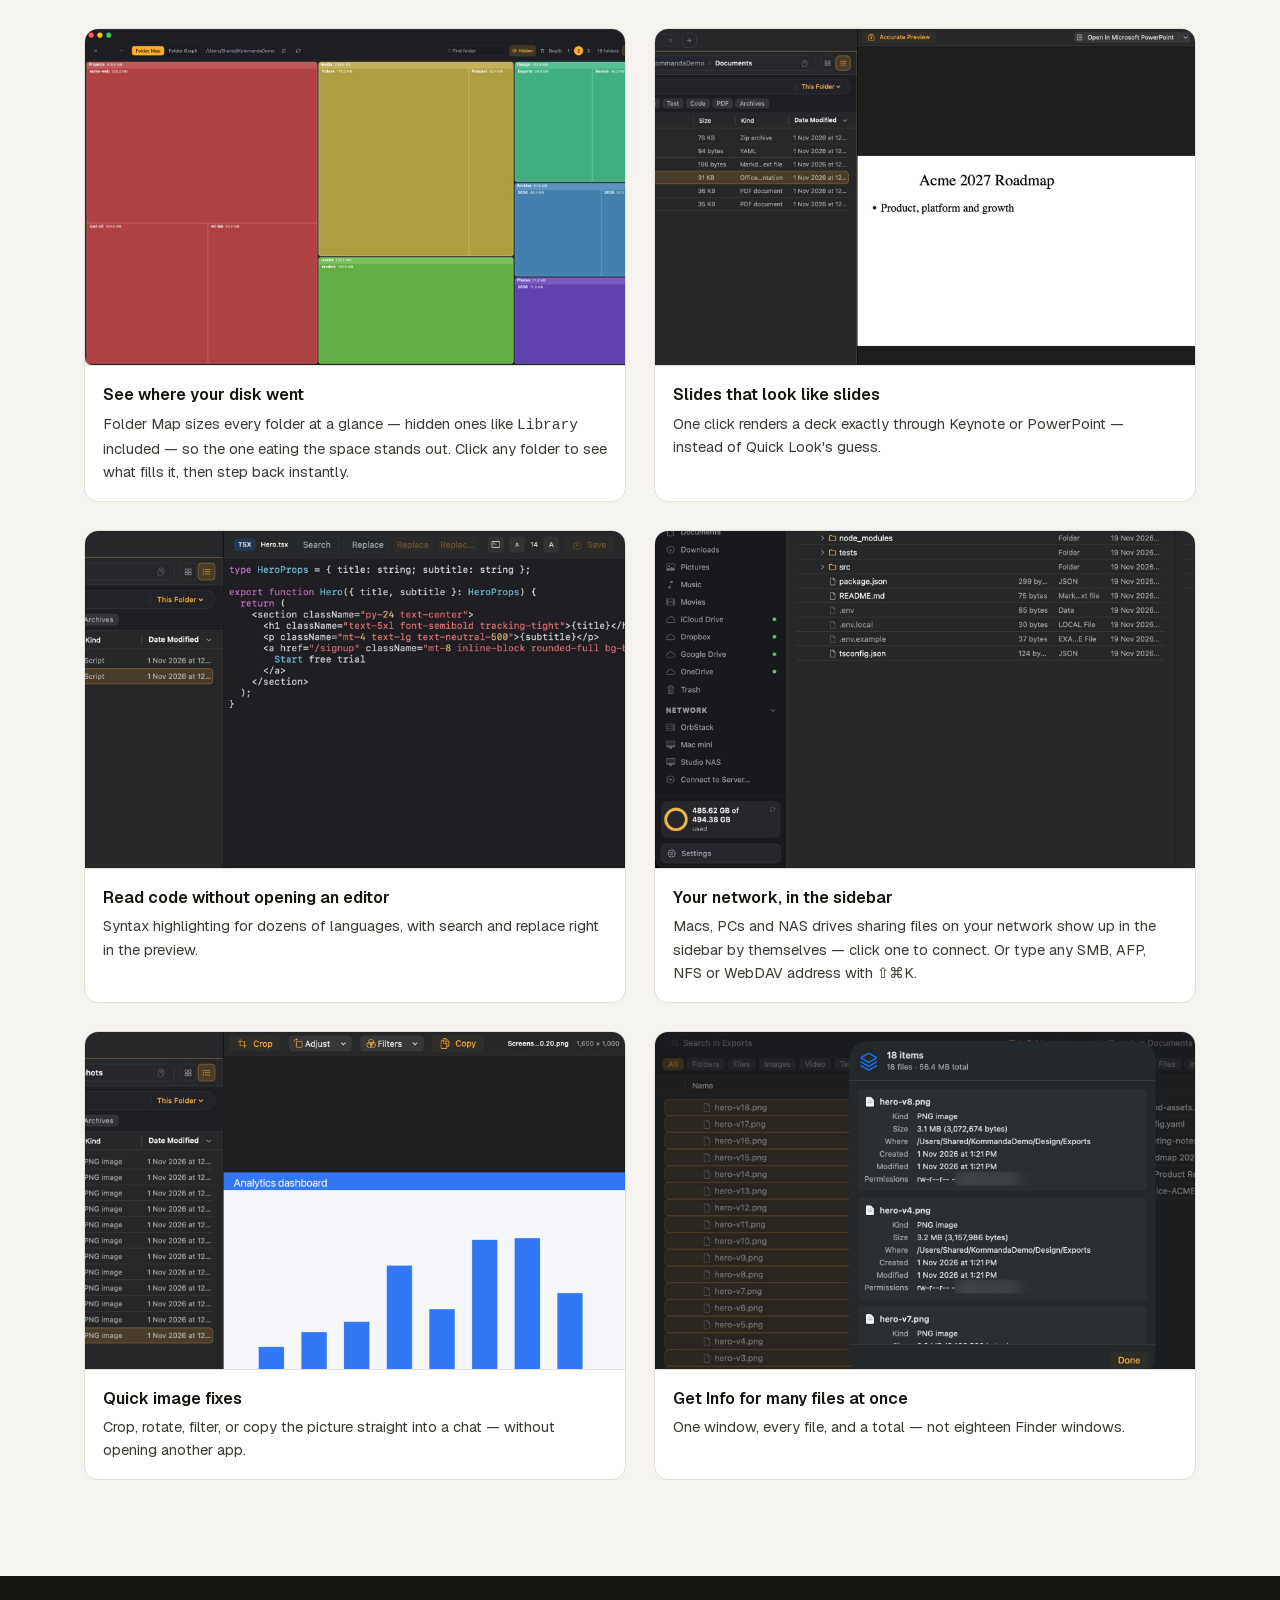
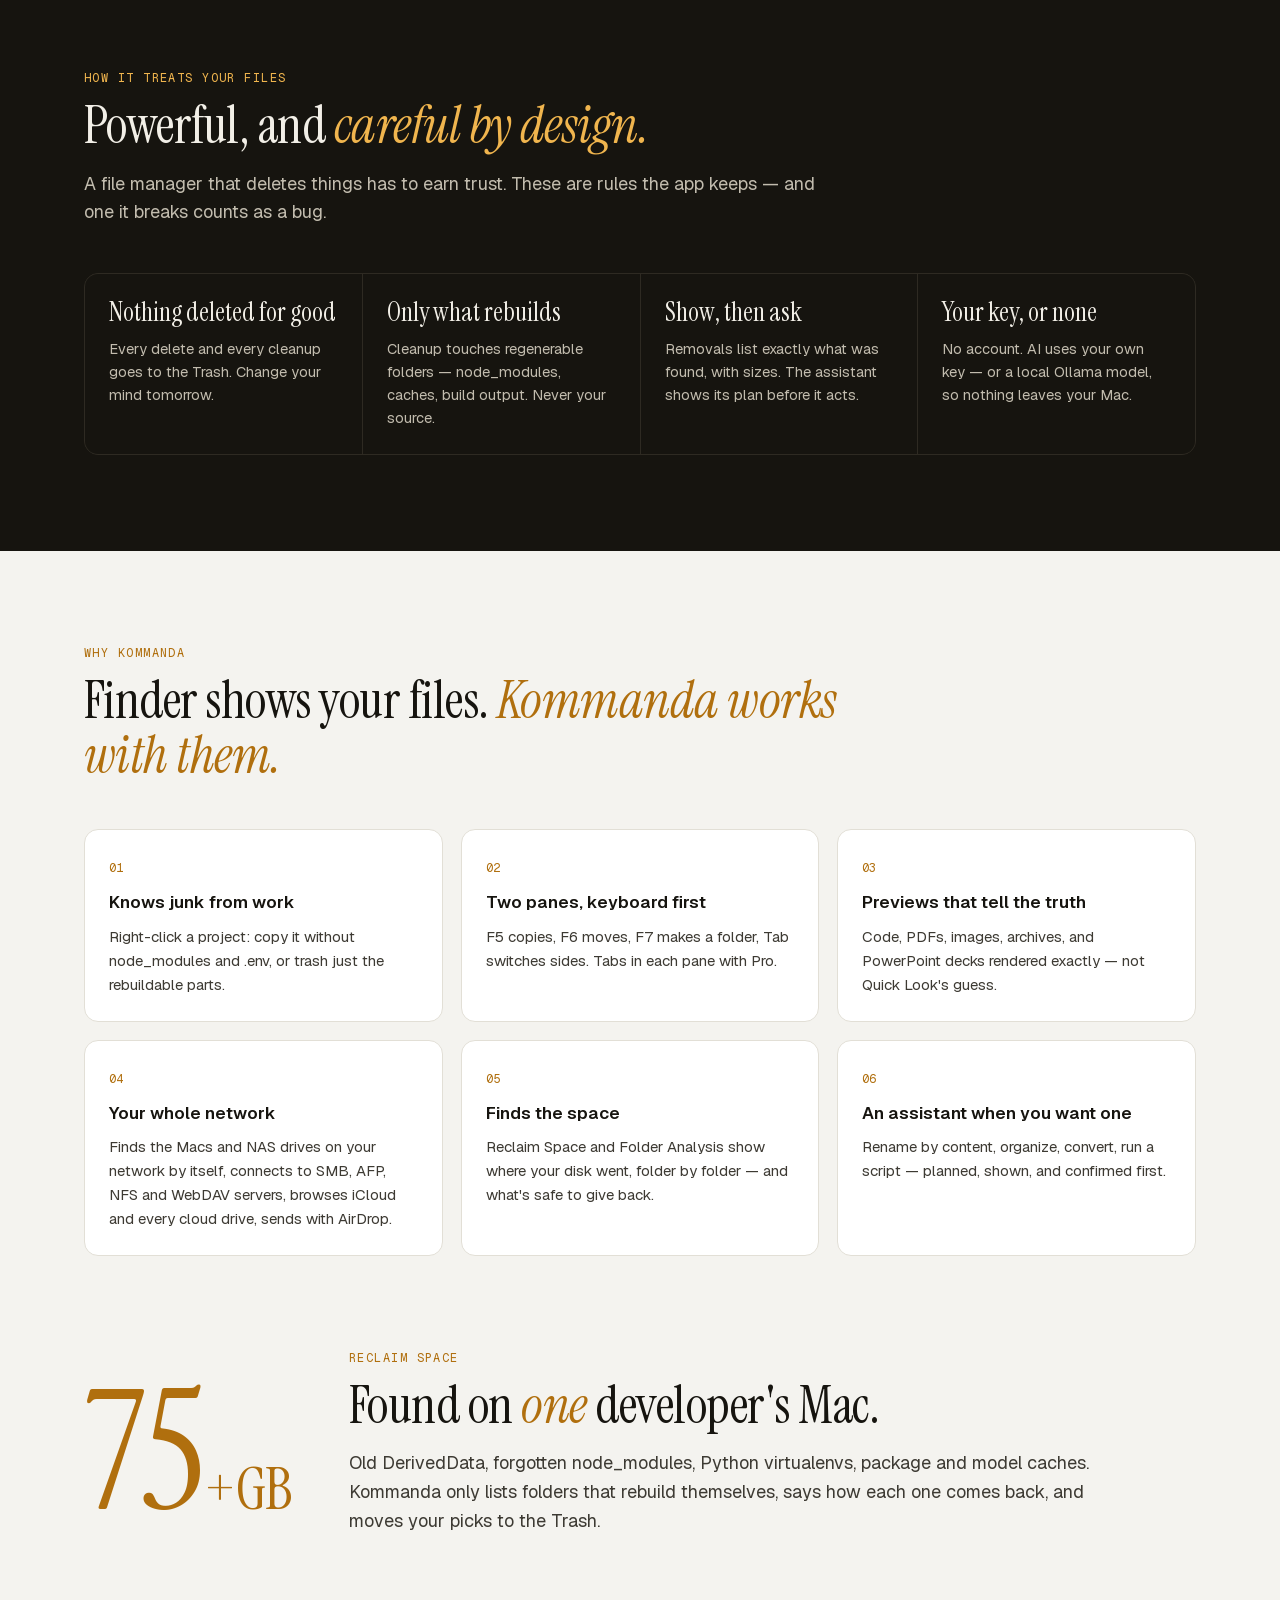
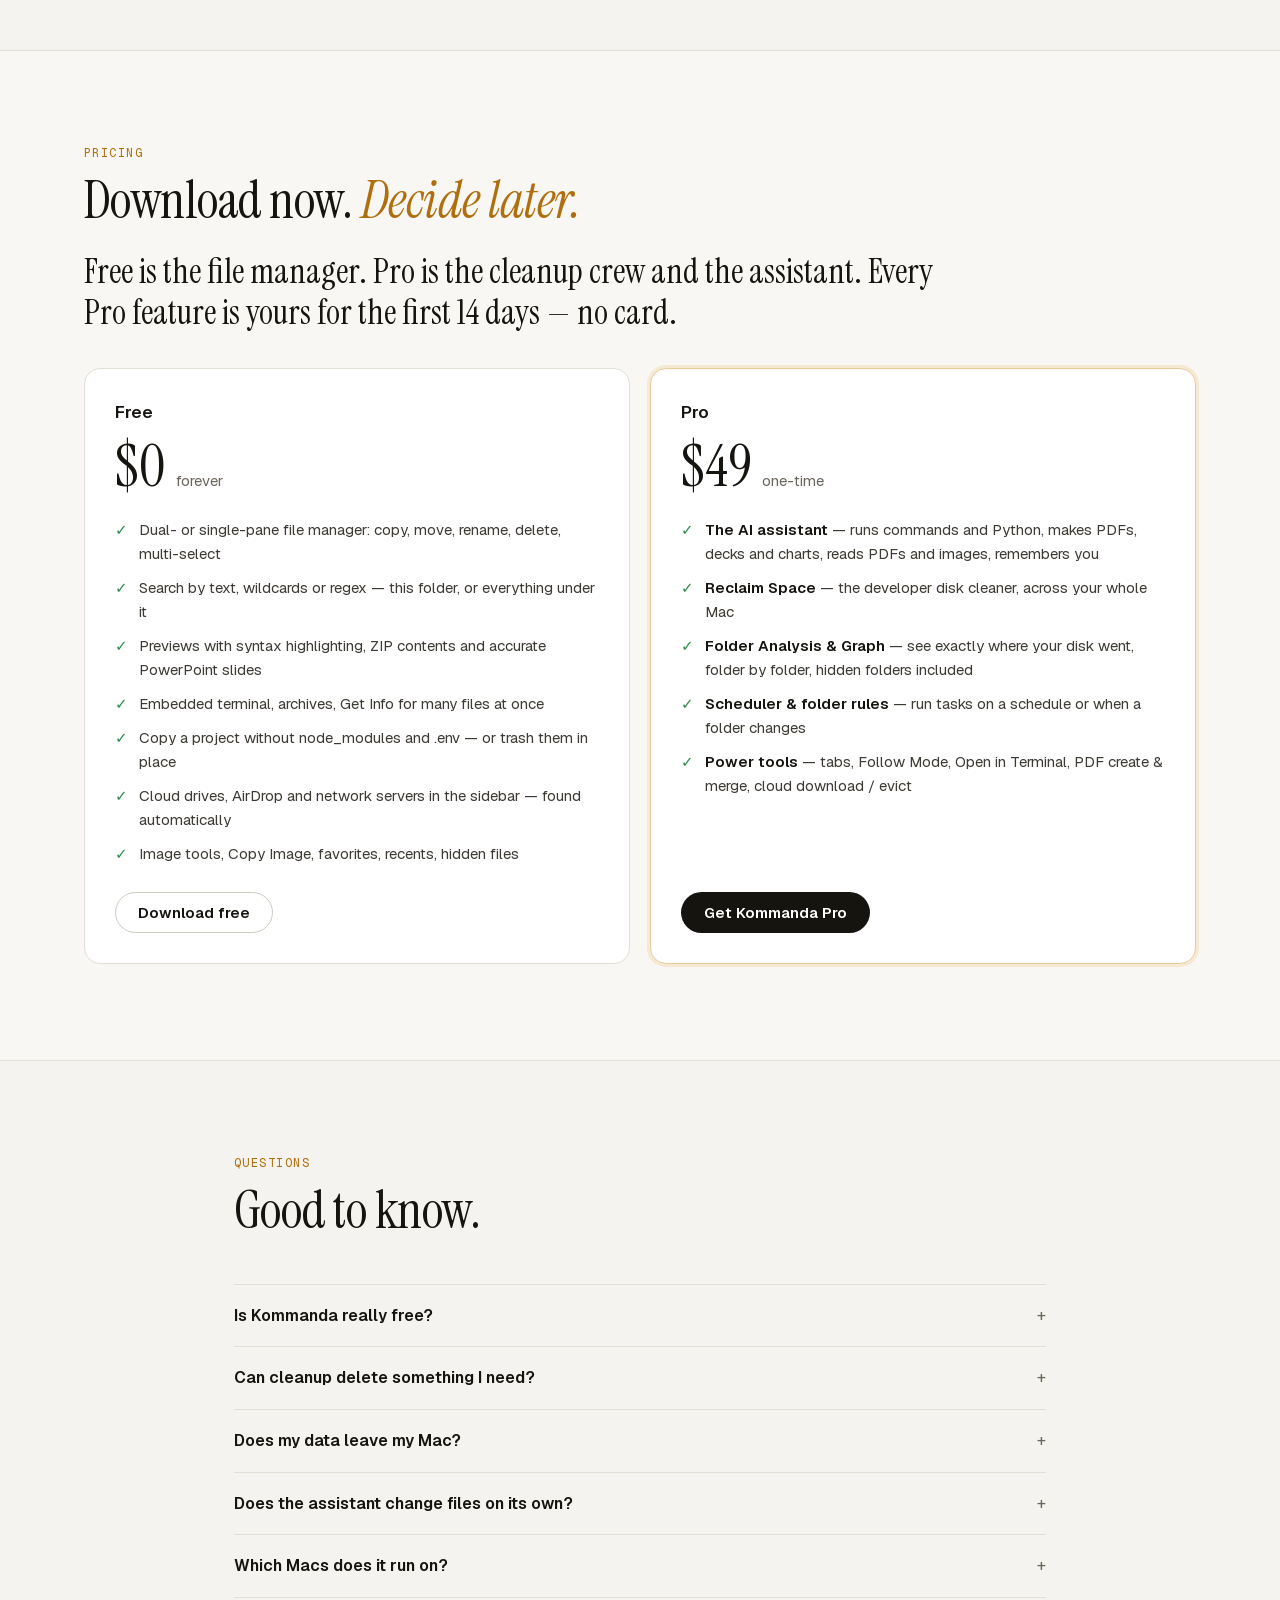
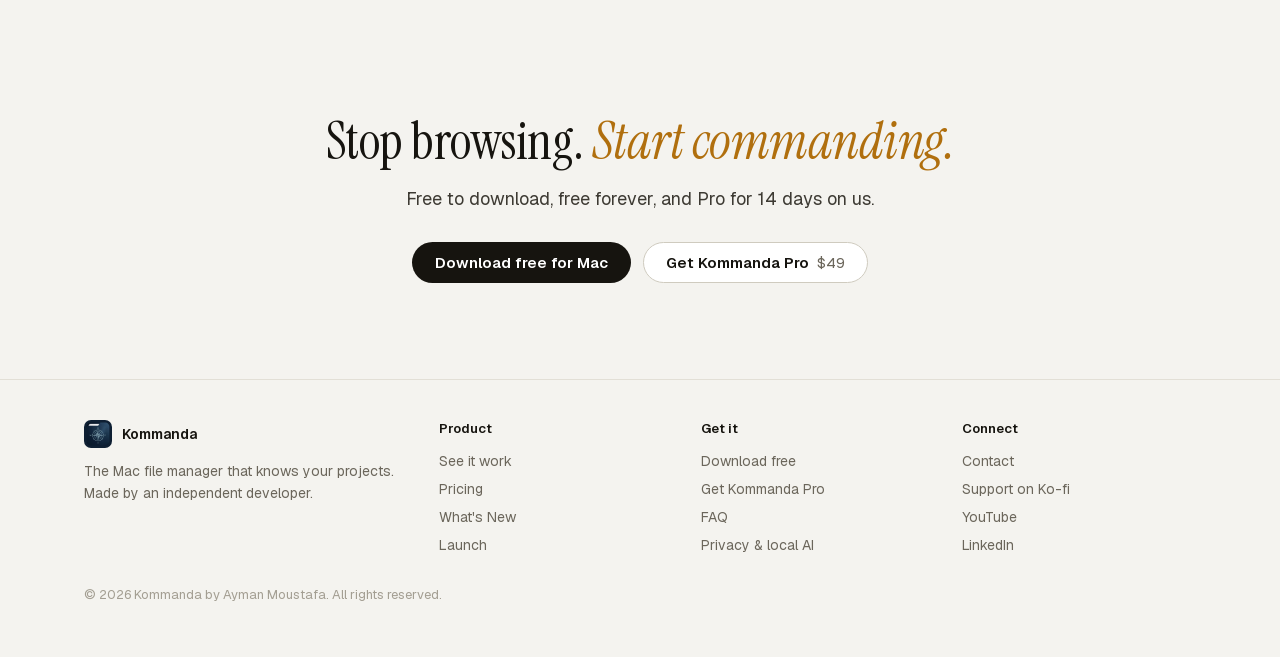
==== commit 88331a39: "Fresh 2.30 screenshots: hero, network sidebar, Folder Analysis Co-Authored-By: Claude Fable 5.2 <nor" ====
--- a/index.html
+++ b/index.html
@@ -195,15 +195,15 @@
   <div class="head">
     <p class="eyebrow">See it work</p>
     <h2>Real app, <em class="s">not mockups.</em></h2>
-    <p class="lead">Every picture below is a real Kommanda 2.27 window — no mockups, no retouching beyond hiding a username.</p>
+    <p class="lead">Every picture below is a real Kommanda window — no mockups, no retouching beyond hiding a username.</p>
   </div>
   <div class="gallery">
     <div class="shot"><img src="assets/images/v2/01-hero-dual.jpg" alt="Kommanda with a project on the left and documents on the right" loading="lazy"><div><b>Source on the left, target on the right</b><p>Move work between folders without juggling Finder windows. F5 copies, F6 moves, Tab switches sides.</p></div></div>
     <div class="shot"><img src="assets/images/v2/10-reclaim-start.jpg" alt="The junk remover listing cleanup categories, each marked Safe or Rebuild" loading="lazy"><div><b>Junk, sorted by how it comes back</b><p>Every category says how it regenerates — “Safe” comes back on its own, “Rebuild” after an install. Your picks go to the Trash.</p></div></div>
-    <div class="shot"><img src="assets/images/v2/09-folder-analysis.jpg" alt="Folder Map showing folders sized by disk use" loading="lazy"><div><b>See where your disk went</b><p>Folder Map sizes every folder at a glance — hidden ones like <code>Library</code> included — so the one eating the space stands out. Click any folder to see what fills it, then step back instantly.</p></div></div>
+    <div class="shot"><img src="assets/images/v2/09-folder-analysis.jpg" alt="Folder Map showing folders sized by disk use, with Back and Up buttons" loading="lazy"><div><b>See where your disk went</b><p>Folder Map sizes every folder at a glance — hidden ones like <code>Library</code> included — so the one eating the space stands out. Click any folder to see what fills it, then step back instantly.</p></div></div>
     <div class="shot"><img src="assets/images/v2/05-pptx-preview.jpg" alt="A PowerPoint deck in the preview panel with Accurate Preview and Open in PowerPoint" loading="lazy"><div><b>Slides that look like slides</b><p>One click renders a deck exactly through Keynote or PowerPoint — instead of Quick Look's guess.</p></div></div>
     <div class="shot"><img src="assets/images/v2/02-code-preview.jpg" alt="A TypeScript file with syntax highlighting in the preview panel" loading="lazy"><div><b>Read code without opening an editor</b><p>Syntax highlighting for dozens of languages, with search and replace right in the preview.</p></div></div>
-    <div class="shot"><img src="assets/images/v2/08-connect-server.jpg" alt="The Connect to Server dialog" loading="lazy"><div><b>Your network, in the sidebar</b><p>Macs, PCs and NAS drives sharing files on your network show up in the sidebar by themselves — click one to connect. Or type any SMB, AFP, NFS or WebDAV address with ⇧⌘K.</p></div></div>
+    <div class="shot"><img src="assets/images/v2/08-connect-server.jpg" alt="The sidebar Network section listing a Mac mini and a NAS found on the network" loading="lazy"><div><b>Your network, in the sidebar</b><p>Macs, PCs and NAS drives sharing files on your network show up in the sidebar by themselves — click one to connect. Or type any SMB, AFP, NFS or WebDAV address with ⇧⌘K.</p></div></div>
     <div class="shot"><img src="assets/images/v2/06-image-preview.jpg" alt="An image in the preview with Crop, Adjust, Filters and Copy" loading="lazy"><div><b>Quick image fixes</b><p>Crop, rotate, filter, or copy the picture straight into a chat — without opening another app.</p></div></div>
     <div class="shot"><img src="assets/images/v2/12-get-info.jpg" alt="Get Info for 18 selected files at once" loading="lazy"><div><b>Get Info for many files at once</b><p>One window, every file, and a total — not eighteen Finder windows.</p></div></div>
   </div>
